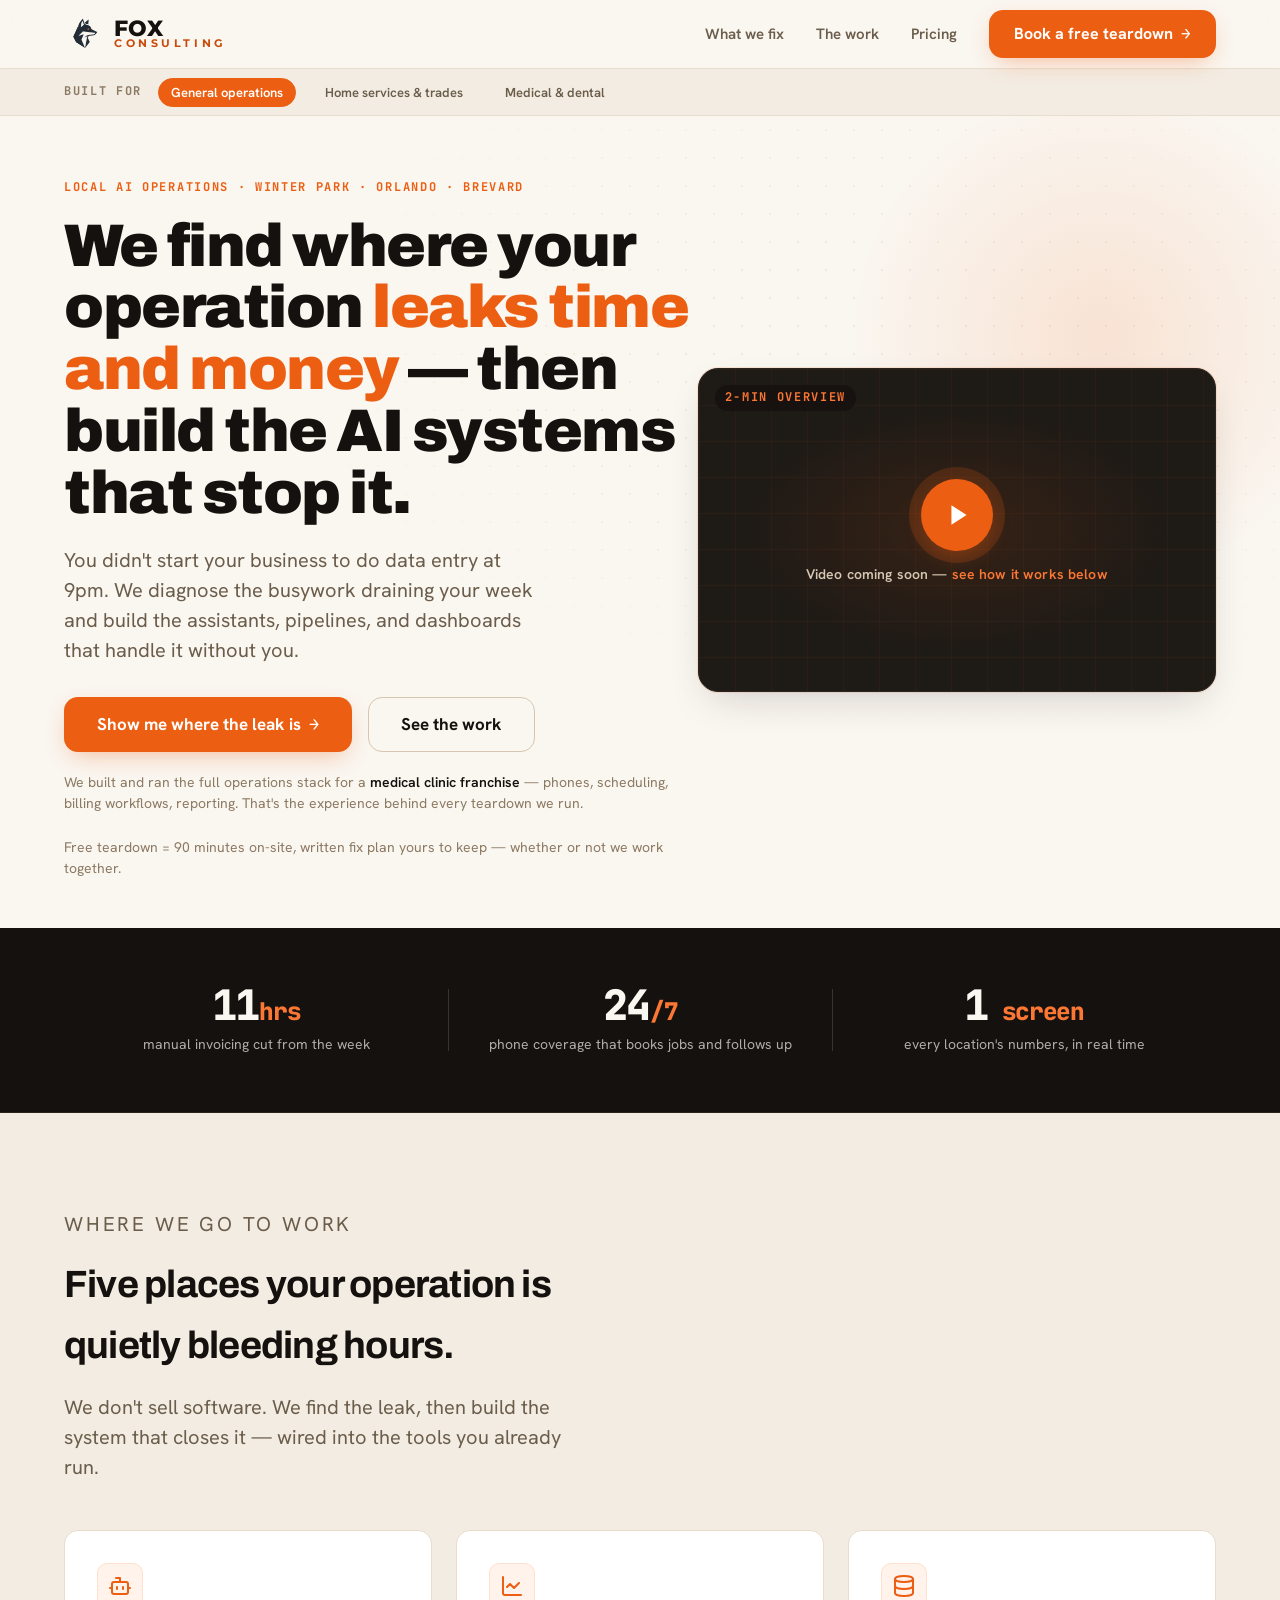
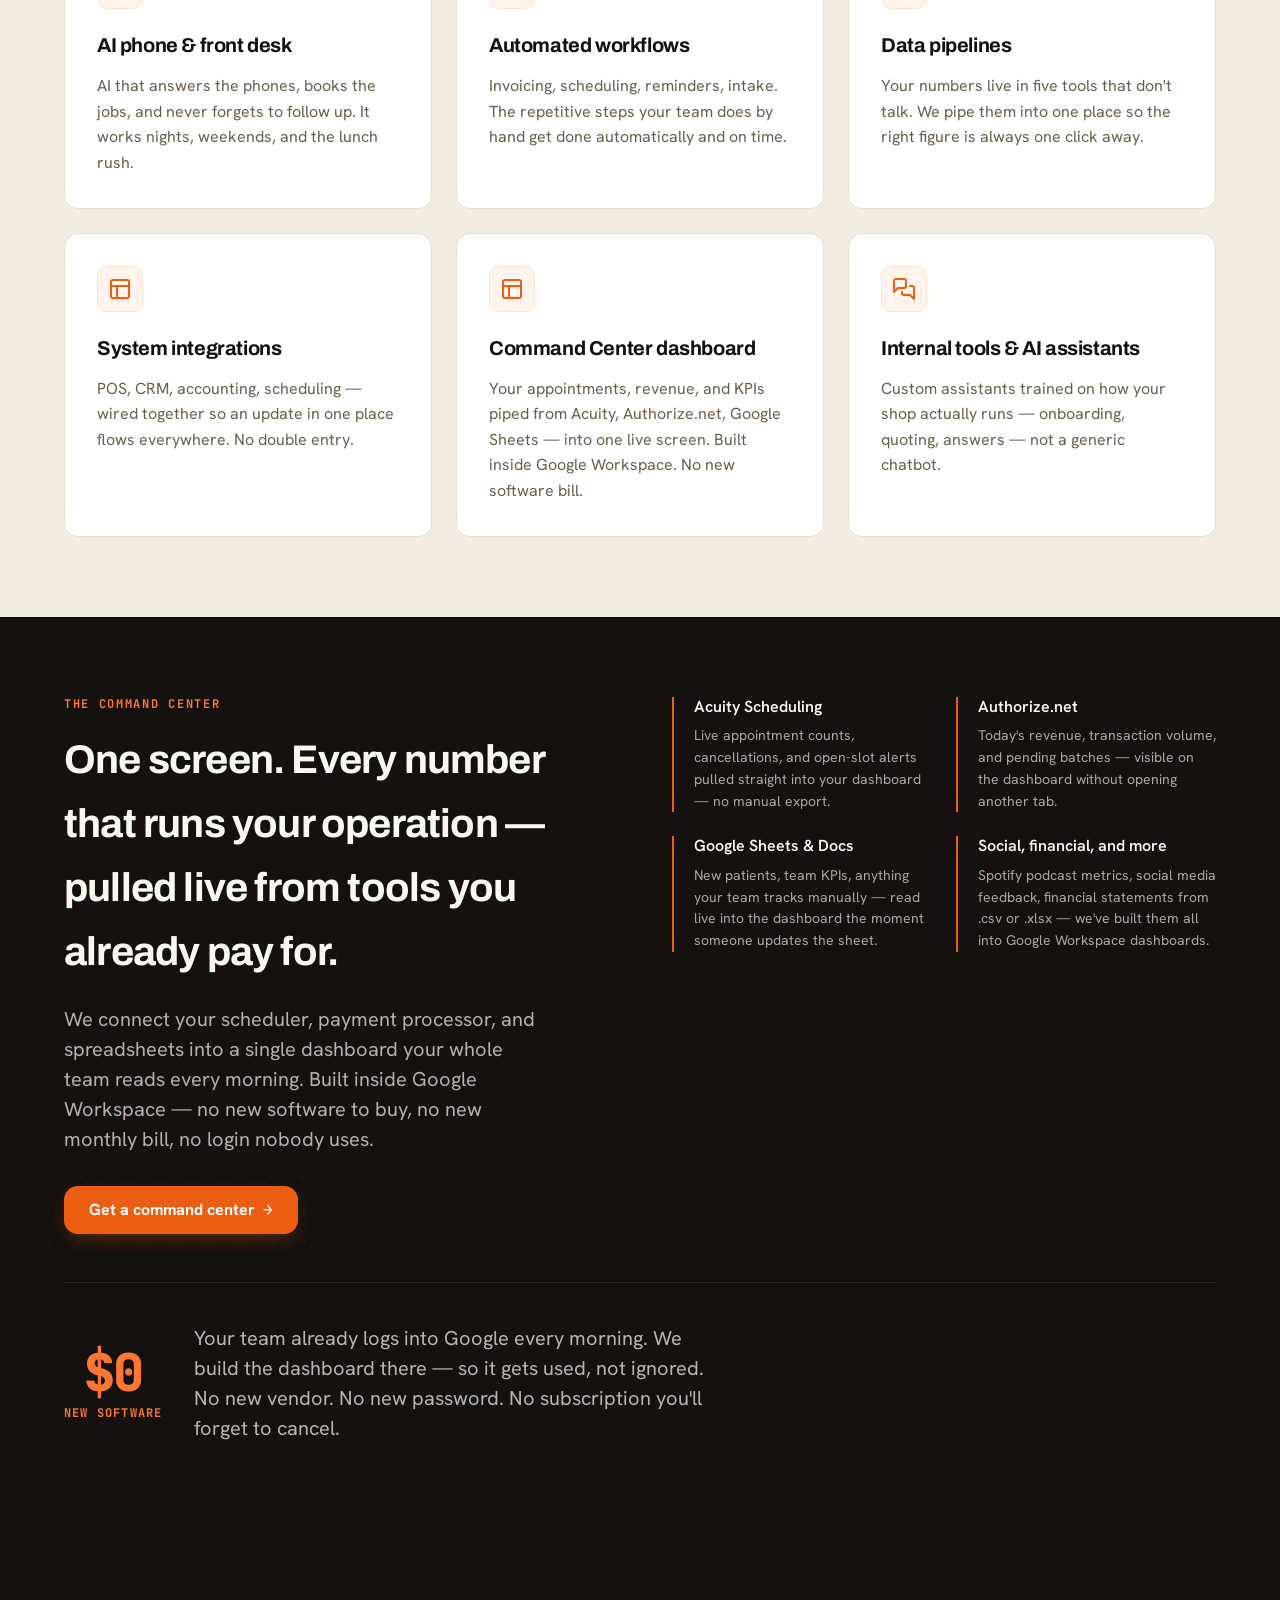
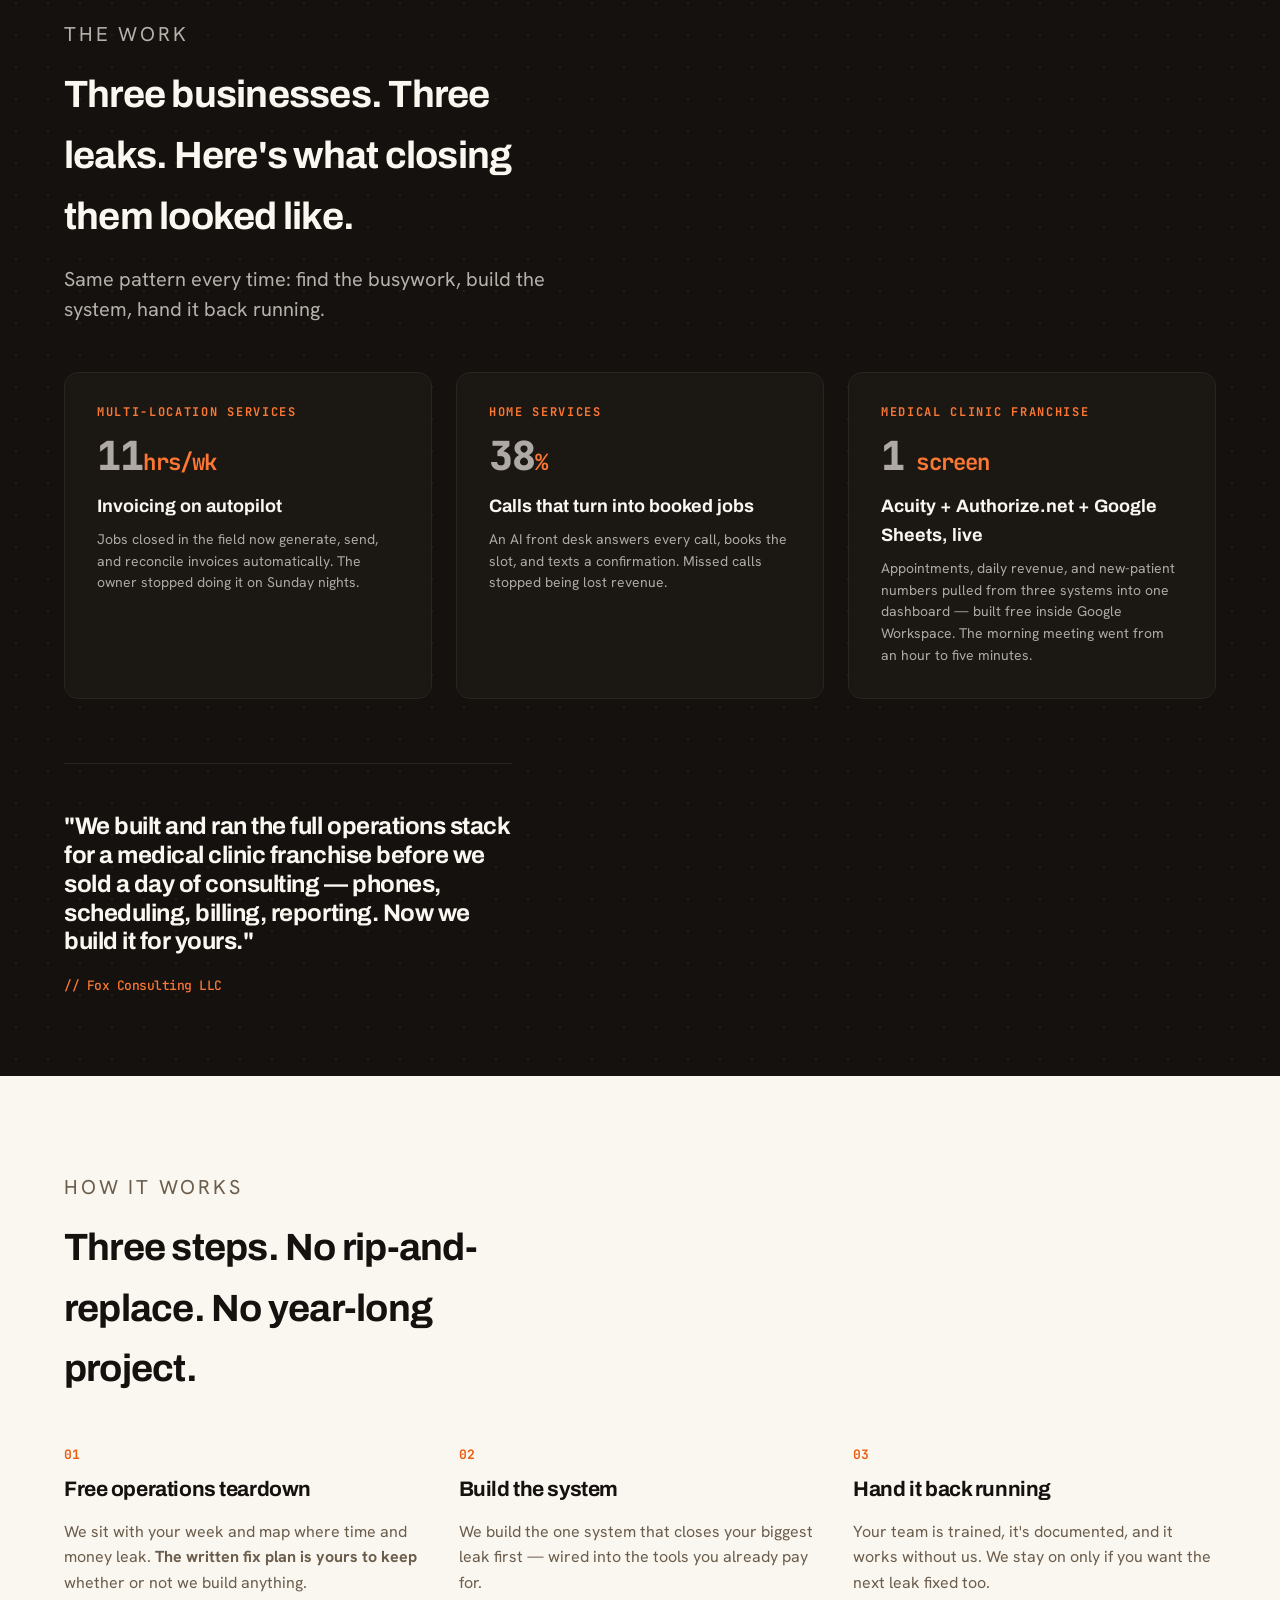
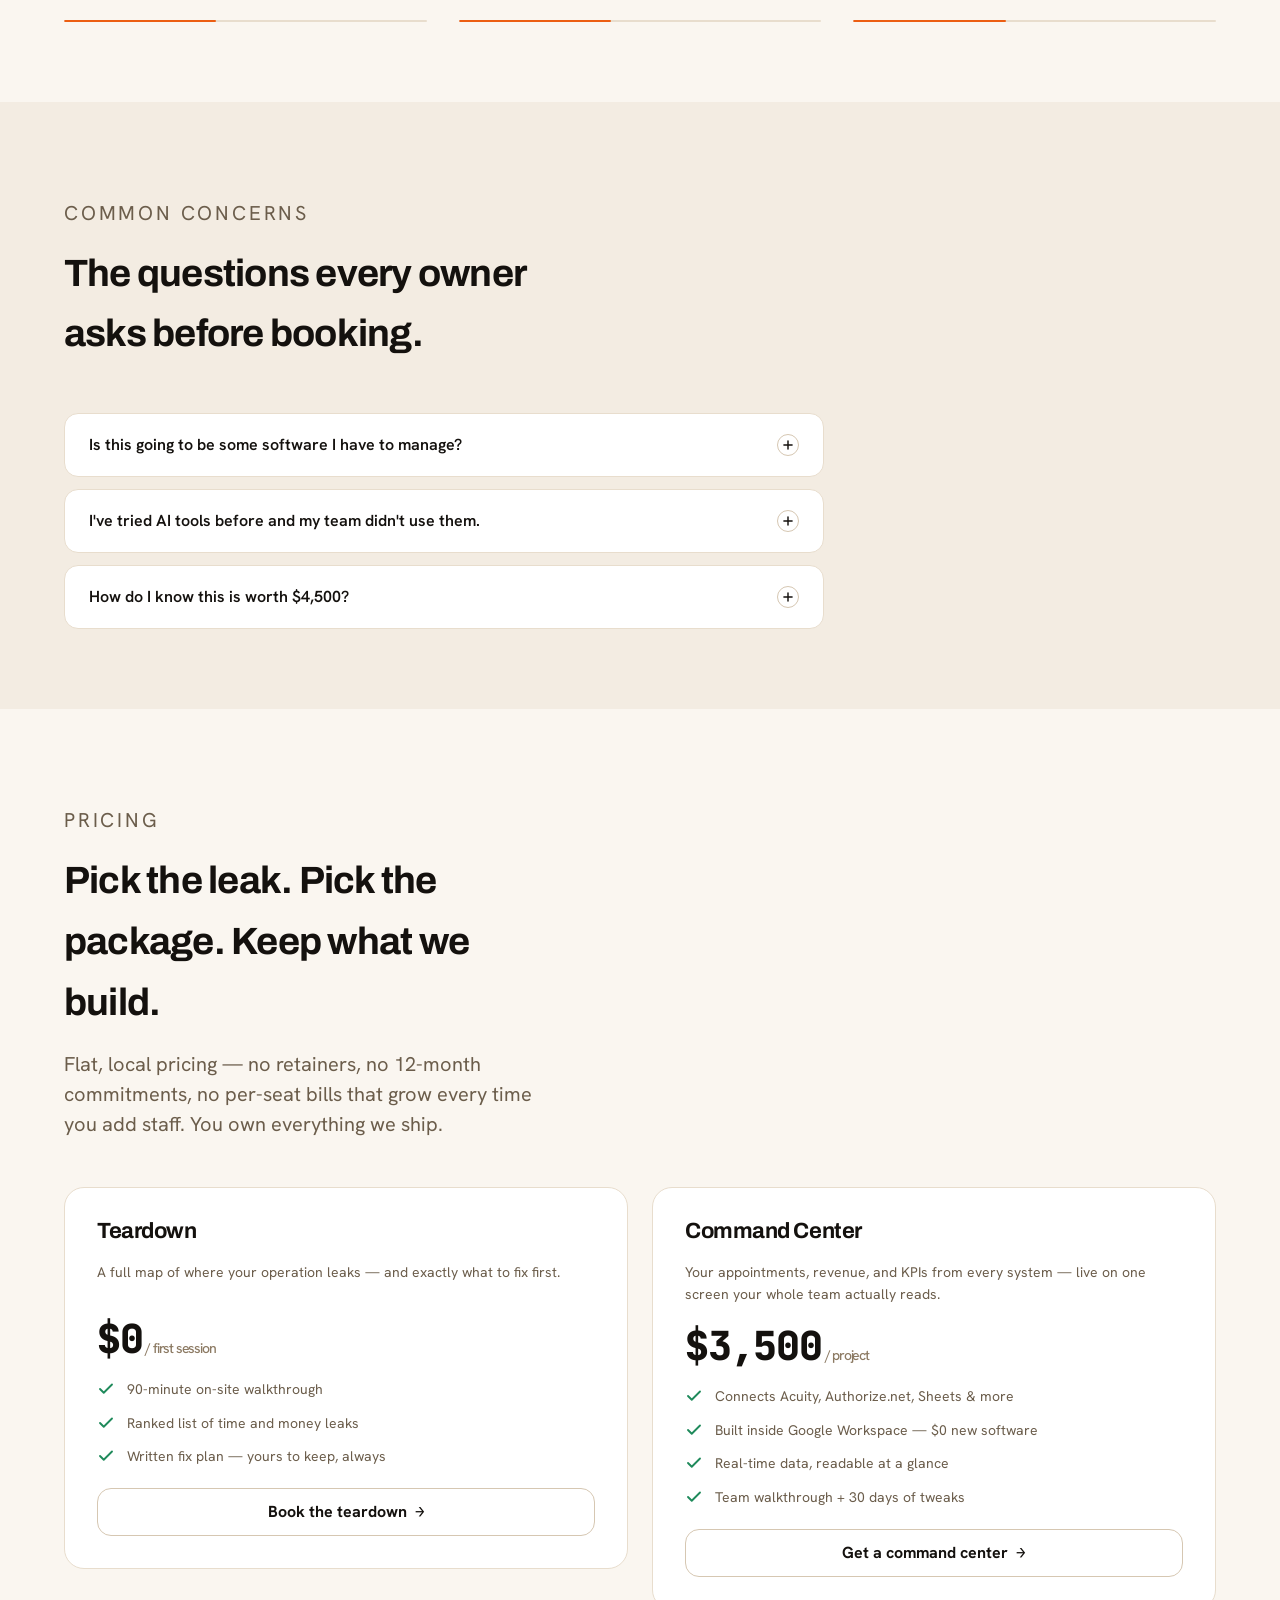
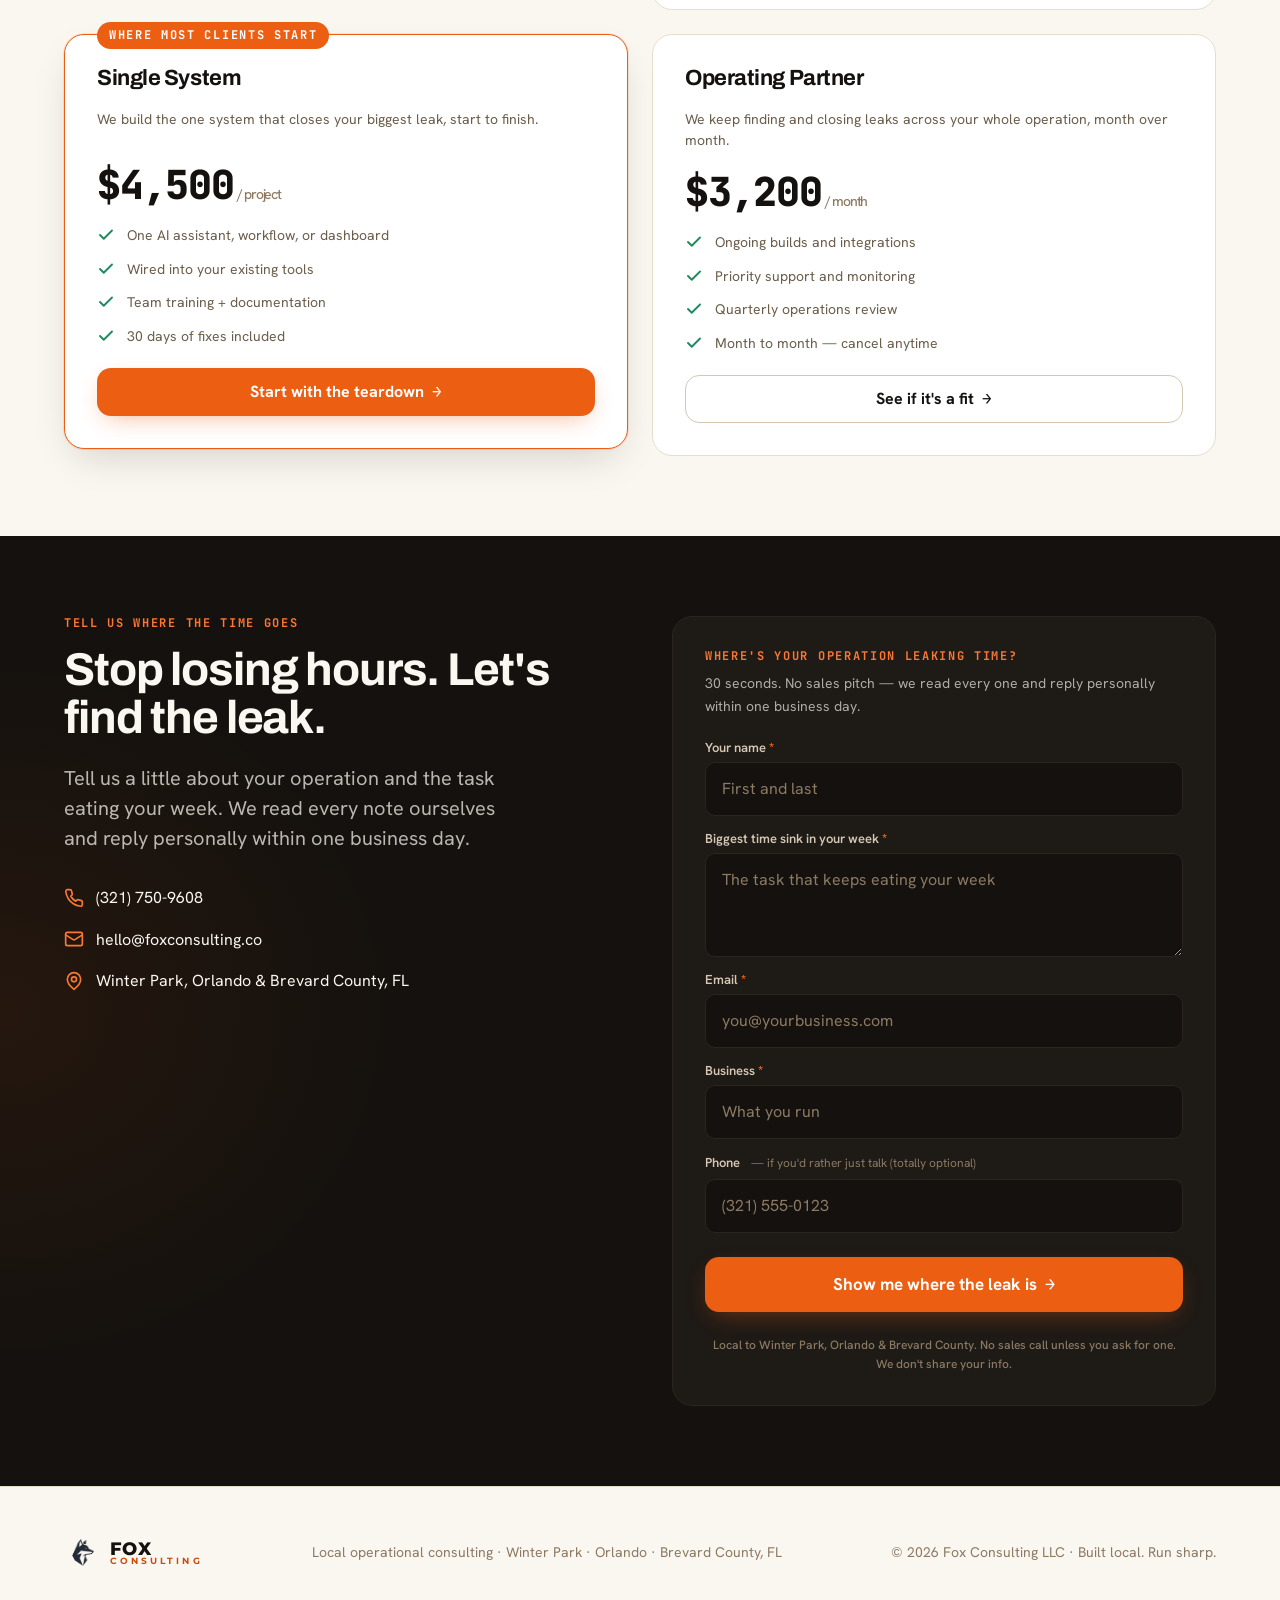
==== index.html @ 926ef81b "Add Command Center: dashboard offer, section, and pricing tier - New mid-page Command Center section" ====
<!DOCTYPE html>
<html lang="en">
<head>
  <meta charset="UTF-8">
  <meta name="viewport" content="width=device-width, initial-scale=1.0">
  <title id="pageTitle">Fox Consulting — AI-enabled operations for local businesses</title>
  <meta id="metaDesc" name="description" content="Fox Consulting finds where your operation leaks time and money, then builds the AI systems that stop it. Local to Winter Park, Orlando, and Brevard County, FL.">
  <meta property="og:title" content="Fox Consulting — stop losing hours to manual work">
  <meta property="og:description" content="We find where your operation leaks time and money, then build the AI systems that stop it. Book a free operations teardown.">
  <meta property="og:type" content="website">

  <!-- ============================================================
       ANALYTICS — paste your IDs to activate. See README at bottom
       of this file for how to get your GA4 and Meta Pixel IDs.
       ============================================================ -->
  <script>
    window.FOX_ANALYTICS = {
      GA4_ID: "",            // e.g. "G-XXXXXXXXXX"
      META_PIXEL_ID: ""      // e.g. "1234567890123456"
    };
  </script>
  <script>
    (function () {
      var cfg = window.FOX_ANALYTICS || {};
      var params = new URLSearchParams(location.search);
      // ---- Google Analytics 4 ----
      if (cfg.GA4_ID) {
        var s = document.createElement('script'); s.async = true;
        s.src = 'https://www.googletagmanager.com/gtag/js?id=' + cfg.GA4_ID;
        document.head.appendChild(s);
        window.dataLayer = window.dataLayer || [];
        window.gtag = function () { dataLayer.push(arguments); };
        gtag('js', new Date());
        gtag('config', cfg.GA4_ID);
      }
      // ---- Meta (Facebook) Pixel ----
      if (cfg.META_PIXEL_ID) {
        !function(f,b,e,v,n,t,s){if(f.fbq)return;n=f.fbq=function(){n.callMethod?n.callMethod.apply(n,arguments):n.queue.push(arguments)};if(!f._fbq)f._fbq=n;n.push=n;n.loaded=!0;n.version='2.0';n.queue=[];t=b.createElement(e);t.async=!0;t.src=v;s=b.getElementsByTagName(e)[0];s.parentNode.insertBefore(t,s)}(window,document,'script','https://connect.facebook.net/en_US/fbevents.js');
        fbq('init', cfg.META_PIXEL_ID);
        fbq('track', 'PageView');
      }
    })();
  </script>

  <!-- ============================================================
       VIDEO — paste your Loom or YouTube embed URL to activate.
       Loom:    https://www.loom.com/embed/YOUR_ID
       YouTube: https://www.youtube.com/embed/YOUR_ID
       ============================================================ -->
  <script>
    window.FOX_VIDEO_URL = ""; // e.g. "https://www.loom.com/embed/abc123"
  </script>

  <link rel="preconnect" href="https://fonts.googleapis.com">
  <link rel="preconnect" href="https://fonts.gstatic.com" crossorigin>
  <link rel="stylesheet" href="colors_and_type.css">

  <style>
    *, *::before, *::after { box-sizing: border-box; }
    html { scroll-behavior: smooth; }
    body {
      margin: 0; background: var(--bg); color: var(--fg); font: var(--text-body);
      -webkit-font-smoothing: antialiased; text-rendering: optimizeLegibility;
      overflow-x: hidden;
    }
    a { color: inherit; }
    img { max-width: 100%; display: block; }
    .wrap { width: 100%; max-width: 1200px; margin: 0 auto; padding: 0 var(--space-6); }

    .overline { font: var(--text-overline); letter-spacing: var(--tracking-overline); text-transform: uppercase; color: var(--accent); margin: 0 0 var(--space-4); }
    h1, h2, h3 { font-family: var(--font-display); margin: 0; }
    p { margin: 0; }

    /* ---- buttons ---- */
    .btn {
      display: inline-flex; align-items: center; gap: var(--space-2);
      font: 700 16px/1 var(--font-body); padding: 15px var(--space-6);
      border-radius: var(--radius-lg); border: 1px solid transparent;
      cursor: pointer; text-decoration: none;
      transition: transform .18s cubic-bezier(.2,.8,.2,1), background .18s, box-shadow .18s;
    }
    .btn-primary { background: var(--accent); color: var(--accent-fg); box-shadow: var(--shadow-accent); }
    .btn-primary:hover { background: var(--accent-hover); transform: translate(2px,-2px); box-shadow: 0 12px 32px -8px rgba(236,94,18,.55); }
    .btn-primary:active { transform: scale(.98); box-shadow: var(--shadow-sm); }
    .btn-ghost { background: transparent; color: var(--fg); border-color: var(--border-strong); }
    .btn-ghost:hover { background: var(--sand-100); }
    .btn-lg { padding: 18px var(--space-8); font-size: 17px; }
    .btn-sm { padding: 10px 18px; font-size: 14px; }
    .btn .arrow { font-family: var(--font-mono); transition: transform .18s cubic-bezier(.2,.8,.2,1); }
    .btn:hover .arrow { transform: translateX(3px); }

    :where(a,button,input,textarea,select):focus-visible { outline: 3px solid var(--ring); outline-offset: 2px; border-radius: var(--radius-sm); }

    /* ---- nav ---- */
    header.nav {
      position: sticky; top: 0; z-index: 50;
      background: color-mix(in srgb, var(--sand-50) 85%, transparent);
      backdrop-filter: blur(12px); -webkit-backdrop-filter: blur(12px);
      border-bottom: 1px solid var(--border);
    }
    .nav-inner { display: flex; align-items: center; justify-content: space-between; height: 68px; }
    .logo { display: flex; align-items: center; gap: 10px; text-decoration: none; }
    .logo img { width: 40px; height: 40px; display: block; flex: none; }
    .logo-type { font-family: var(--font-logo); line-height: .92; }
    .logo .fox { font-weight: 800; font-size: 22px; letter-spacing: .02em; color: var(--char-950); display: block; }
    .logo .consulting { font-weight: 700; font-size: 10.5px; letter-spacing: .34em; color: var(--fox-600); display: block; }
    .nav-links { display: flex; align-items: center; gap: var(--space-8); }
    .nav-links a.txt { font: 600 15px/1 var(--font-body); text-decoration: none; color: var(--fg-secondary); transition: color .15s; }
    .nav-links a.txt:hover { color: var(--fg); }
    /* mobile: CTA always visible outside hamburger */
    .nav-cta-mobile { display: none; }
    .nav-toggle { display: none; }

    /* ---- niche switcher — hidden for paid traffic ---- */
    .switch { border-bottom: 1px solid var(--border); background: var(--bg-sunken); }
    .switch-inner { display: flex; align-items: center; gap: var(--space-4); height: 46px; flex-wrap: wrap; }
    .switch .lbl { font: var(--text-overline); letter-spacing: var(--tracking-overline); text-transform: uppercase; color: var(--fg-muted); }
    .switch a { font: 600 13px/1 var(--font-body); text-decoration: none; color: var(--fg-secondary); padding: 7px 12px; border-radius: var(--radius-pill); border: 1px solid transparent; transition: all .15s; }
    .switch a:hover { color: var(--fg); background: var(--sand-200); }
    .switch a[aria-current="true"] { color: var(--accent-fg); background: var(--accent); border-color: var(--accent); }

    /* ---- hero ---- */
    .hero {
      position: relative; padding: var(--space-16) 0 var(--space-12); overflow: hidden;
    }
    /* warm dot grid */
    .hero::before {
      content:""; position:absolute; inset:0; z-index:0;
      background-image: radial-gradient(var(--sand-300) 1px, transparent 1px);
      background-size: 28px 28px; opacity:.28;
      -webkit-mask-image: radial-gradient(ellipse 80% 70% at 70% 30%, #000 20%, transparent 70%);
              mask-image: radial-gradient(ellipse 80% 70% at 70% 30%, #000 20%, transparent 70%);
      pointer-events:none;
    }
    /* warm orange glow orb behind the video */
    .hero::after {
      content:""; position:absolute; right:-80px; top:-40px; z-index:0;
      width: 520px; height: 520px; border-radius: 50%;
      background: radial-gradient(circle, rgba(236,94,18,.13) 0%, transparent 68%);
      pointer-events:none;
    }
    .hero-grid { position: relative; z-index: 1; display: grid; grid-template-columns: 1.1fr .9fr; gap: var(--space-14); align-items: center; }
    .hero h1 { font-weight: 900; font-size: clamp(36px, 5.2vw, 60px); line-height: 1.03; letter-spacing: var(--tracking-display); margin: var(--space-5) 0; }
    .hero h1 .ink { color: var(--accent); }
    .hero .lead { font: var(--text-lead); color: var(--fg-secondary); max-width: 44ch; margin-bottom: var(--space-8); }
    .hero-cta { display: flex; flex-wrap: wrap; gap: var(--space-4); align-items: center; }
    .hero-note { font: var(--text-small); color: var(--fg-muted); margin-top: var(--space-5); line-height: 1.55; }
    .hero-note b { color: var(--fg); font-weight: 600; }

    /* ---- video player ---- */
    .video-wrap {
      position: relative; border-radius: var(--radius-xl);
      background: var(--char-900); border: 1px solid var(--border-inverse);
      overflow: hidden; cursor: pointer;
      box-shadow: var(--shadow-lg), 0 0 0 1px rgba(236,94,18,.12);
      transition: transform .2s cubic-bezier(.2,.8,.2,1), box-shadow .2s;
      aspect-ratio: 16/10;
    }
    .video-wrap:hover { transform: translate(2px,-3px); box-shadow: var(--shadow-lg), 0 0 0 1px rgba(236,94,18,.28), 0 24px 48px -16px rgba(20,17,14,.3); }
    .video-poster {
      width: 100%; height: 100%; object-fit: cover; display: block; opacity: .72;
      background: linear-gradient(135deg, var(--char-900) 0%, var(--char-800) 50%, color-mix(in srgb, var(--fox-900) 60%, var(--char-900)) 100%);
    }
    /* grid lines on the poster */
    .video-poster-art {
      position: absolute; inset: 0;
      background-image:
        linear-gradient(rgba(236,94,18,.06) 1px, transparent 1px),
        linear-gradient(90deg, rgba(236,94,18,.06) 1px, transparent 1px);
      background-size: 36px 36px;
    }
    .video-poster-art::after {
      content: ""; position: absolute; inset: 0;
      background: radial-gradient(ellipse 60% 55% at 50% 50%, rgba(236,94,18,.12) 0%, transparent 70%);
    }
    .video-play {
      position: absolute; inset: 0; display: flex; flex-direction: column; align-items: center; justify-content: center; gap: var(--space-4);
    }
    .play-btn {
      width: 72px; height: 72px; border-radius: 50%;
      background: var(--accent); display: flex; align-items: center; justify-content: center;
      box-shadow: 0 0 0 12px rgba(236,94,18,.18), var(--shadow-accent);
      transition: transform .2s cubic-bezier(.2,.8,.2,1), box-shadow .2s;
      flex: none;
    }
    .video-wrap:hover .play-btn { transform: scale(1.08); box-shadow: 0 0 0 18px rgba(236,94,18,.14), 0 12px 32px -8px rgba(236,94,18,.55); }
    .play-btn svg { margin-left: 4px; }
    .video-label { font: 600 14px/1 var(--font-body); color: var(--sand-300); letter-spacing: .01em; }
    .video-label em { color: var(--fox-400); font-style: normal; }
    .video-tag {
      position: absolute; top: var(--space-4); left: var(--space-4);
      font: var(--text-overline); letter-spacing: var(--tracking-overline); text-transform: uppercase;
      color: var(--fox-400); background: rgba(20,17,14,.7); padding: 5px 10px; border-radius: var(--radius-pill);
      backdrop-filter: blur(4px);
    }

    /* ---- video modal ---- */
    .video-modal {
      display: none; position: fixed; inset: 0; z-index: 999;
      background: rgba(20,17,14,.88); backdrop-filter: blur(6px);
      align-items: center; justify-content: center; padding: var(--space-6);
    }
    .video-modal.open { display: flex; }
    .modal-inner { position: relative; width: 100%; max-width: 860px; aspect-ratio: 16/9; border-radius: var(--radius-xl); overflow: hidden; box-shadow: var(--shadow-lg); }
    .modal-inner iframe { position: absolute; inset: 0; width: 100%; height: 100%; border: 0; }
    .modal-close {
      position: absolute; top: -48px; right: 0;
      background: transparent; border: 1px solid rgba(255,255,255,.18); border-radius: var(--radius-md);
      color: var(--sand-50); cursor: pointer; padding: 8px 14px;
      font: 600 13px/1 var(--font-body); display: flex; align-items: center; gap: var(--space-2);
      transition: background .15s;
    }
    .modal-close:hover { background: rgba(255,255,255,.1); }

    /* ---- stats band (below hero) ---- */
    .stats-band { background: var(--bg-inverse); padding: var(--space-10) 0; border-bottom: 1px solid var(--char-800); }
    .stats-inner { display: flex; align-items: stretch; justify-content: center; flex-wrap: wrap; gap: 0; }
    .stat-item { flex: 1; min-width: 200px; padding: var(--space-4) var(--space-8); text-align: center; position: relative; }
    .stat-item + .stat-item::before { content:""; position:absolute; left:0; top:20%; bottom:20%; width:1px; background: var(--char-700); }
    .stat-item .num { font: 800 42px/1 var(--font-mono); letter-spacing: -.03em; color: var(--fg-inverse); }
    .stat-item .num .u { color: var(--fox-400); font-size: .58em; }
    .stat-item .lab { font: var(--text-small); color: color-mix(in srgb, var(--sand-50) 68%, transparent); margin-top: var(--space-2); }

    /* ---- sections ---- */
    section { padding: var(--space-20) 0; }
    .sec-head { max-width: 56ch; margin-bottom: var(--space-12); }
    .sec-head h2 { font-size: clamp(28px, 3.6vw, 38px); letter-spacing: var(--tracking-tight); }
    .sec-head p { font: var(--text-lead); color: var(--fg-secondary); margin-top: var(--space-4); }

    /* ---- focus areas ---- */
    .focus { background: var(--bg-sunken); }
    .cards { display: grid; grid-template-columns: repeat(3, 1fr); gap: var(--space-6); }
    .card {
      background: var(--bg-elevated); border-radius: var(--radius-lg); padding: var(--space-8);
      position: relative; overflow: hidden;
      border: 1px solid var(--border);
      transition: transform .22s cubic-bezier(.2,.8,.2,1), box-shadow .22s, border-color .22s;
    }
    /* shimmer border on hover */
    .card::before {
      content:""; position:absolute; inset:0; border-radius: inherit;
      background: linear-gradient(135deg, transparent 40%, rgba(236,94,18,.08) 100%);
      opacity:0; transition: opacity .22s;
    }
    .card:hover { transform: translate(2px,-4px); box-shadow: var(--shadow-md); border-color: var(--border-strong); }
    .card:hover::before { opacity:1; }
    .ic { width: 46px; height: 46px; border-radius: var(--radius-md); display: grid; place-items: center; margin-bottom: var(--space-5); background: var(--fox-50); color: var(--accent); border: 1px solid var(--fox-100); }
    .ic svg { width: 24px; height: 24px; }
    .card h3 { font-size: 20px; letter-spacing: var(--tracking-tight); margin-bottom: var(--space-3); }
    .card p { font: var(--text-body); color: var(--fg-secondary); }

    /* ---- proof / dark statement ---- */
    .proof { background: var(--bg-inverse); color: var(--fg-inverse); position: relative; overflow: hidden; }
    .proof::before {
      content:""; position:absolute; inset:0; pointer-events:none;
      background-image: radial-gradient(var(--char-700) 1px, transparent 1px);
      background-size: 32px 32px; opacity:.4;
    }
    .proof .wrap { position: relative; }
    .proof .overline { color: var(--fox-400); }
    .proof .sec-head h2 { color: var(--fg-inverse); }
    .proof .sec-head p { color: color-mix(in srgb, var(--sand-50) 70%, transparent); }
    .examples { display: grid; grid-template-columns: repeat(3, 1fr); gap: var(--space-6); }
    .ex { border: 1px solid var(--border-inverse); border-radius: var(--radius-lg); padding: var(--space-8); background: color-mix(in srgb, var(--char-900) 70%, transparent); backdrop-filter: blur(2px); transition: border-color .2s, transform .2s cubic-bezier(.2,.8,.2,1); }
    .ex:hover { border-color: rgba(236,94,18,.4); transform: translateY(-3px); }
    .ex .kicker { font: var(--text-overline); letter-spacing: var(--tracking-overline); text-transform: uppercase; color: var(--fox-400); }
    .ex .big { font: 800 40px/1 var(--font-mono); letter-spacing: -.02em; margin: var(--space-4) 0 var(--space-2); }
    .ex .big .u { color: var(--fox-400); font-size: .56em; font-weight: 700; }
    .ex h3 { font-size: 18px; color: var(--fg-inverse); margin: var(--space-4) 0 var(--space-2); }
    .ex p { font: var(--text-small); color: color-mix(in srgb, var(--sand-50) 66%, transparent); }
    .proof-quote { margin-top: var(--space-16); padding-top: var(--space-12); border-top: 1px solid var(--border-inverse); font: var(--text-h3); font-family: var(--font-display); font-weight: 700; letter-spacing: var(--tracking-tight); max-width: 32ch; color: var(--fg-inverse); }
    .proof-quote .by { display: block; font: var(--text-mono); color: var(--fox-400); margin-top: var(--space-5); }

    /* ---- command center section ---- */
    .cmd-ctr { background: var(--bg-inverse); color: var(--fg-inverse); position: relative; overflow: hidden; }
    .cmd-ctr::before {
      content:""; position:absolute; inset:0; pointer-events:none;
      background-image: radial-gradient(var(--char-700) 1px, transparent 1px);
      background-size: 32px 32px; opacity:.4;
    }
    .cmd-ctr .wrap { position: relative; }
    .cmd-grid { display: grid; grid-template-columns: 1fr 1fr; gap: var(--space-16); align-items: start; }
    .cmd-ctr .overline { color: var(--fox-400); }
    .cmd-ctr h2 { color: var(--fg-inverse); font-size: clamp(28px, 3.6vw, 40px); letter-spacing: var(--tracking-tight); margin: var(--space-4) 0 var(--space-5); }
    .cmd-ctr .lead { font: var(--text-lead); color: color-mix(in srgb, var(--sand-50) 70%, transparent); max-width: 44ch; margin-bottom: var(--space-8); }
    .cmd-features { display: grid; grid-template-columns: 1fr 1fr; gap: var(--space-6); }
    .cmd-feat { border-left: 2px solid var(--fox-500); padding-left: var(--space-5); }
    .cmd-feat .feat-h { font: 600 16px/1.3 var(--font-body); color: var(--fg-inverse); margin: 0 0 var(--space-2); }
    .cmd-feat .feat-p { font: var(--text-small); color: color-mix(in srgb, var(--sand-50) 66%, transparent); margin: 0; }
    .cmd-no-software {
      margin-top: var(--space-12); border-top: 1px solid var(--char-800); padding-top: var(--space-10);
      display: flex; align-items: center; gap: var(--space-8); flex-wrap: wrap;
    }
    .cmd-zero { text-align: center; }
    .cmd-zero .big { font: 800 52px/1 var(--font-mono); letter-spacing: -.03em; color: var(--fox-400); }
    .cmd-zero .lab { font: 700 12px/1 var(--font-mono); color: var(--fox-400); text-transform: uppercase; letter-spacing: .1em; margin-top: var(--space-2); }
    .cmd-no-software .body { font: var(--text-lead); color: color-mix(in srgb, var(--sand-50) 72%, transparent); max-width: 48ch; }

    /* ---- how it works ---- */
    .steps { display: grid; grid-template-columns: repeat(3, 1fr); gap: var(--space-8); }
    .step .n { font: 700 13px/1 var(--font-mono); color: var(--accent); }
    .step h3 { font-size: 21px; letter-spacing: var(--tracking-tight); margin: var(--space-3) 0; }
    .step p { color: var(--fg-secondary); }
    .step .bar { height: 2px; background: var(--border); border-radius: var(--radius-pill); margin-top: var(--space-6); position: relative; overflow: hidden; }
    .step .bar::after { content:""; position:absolute; inset:0 58% 0 0; background: var(--accent); border-radius: inherit; }

    /* ---- FAQ / objections ---- */
    .faq-section { background: var(--bg-sunken); }
    .faq-list { display: grid; gap: var(--space-3); max-width: 760px; }
    .faq-item { background: var(--bg-elevated); border: 1px solid var(--border); border-radius: var(--radius-lg); overflow: hidden; transition: border-color .15s; }
    .faq-item:hover { border-color: var(--border-strong); }
    .faq-q {
      width: 100%; text-align: left; background: none; border: none; cursor: pointer;
      display: flex; align-items: center; justify-content: space-between; gap: var(--space-4);
      padding: var(--space-5) var(--space-6); font: 600 16px/1.3 var(--font-body); color: var(--fg);
    }
    .faq-q .icon { flex: none; width: 22px; height: 22px; border-radius: 50%; border: 1px solid var(--border-strong); display: grid; place-items: center; transition: background .15s, border-color .15s; }
    .faq-q .icon svg { width: 14px; height: 14px; transition: transform .25s cubic-bezier(.2,.8,.2,1); }
    .faq-item.open .faq-q .icon { background: var(--accent); border-color: var(--accent); color: #fff; }
    .faq-item.open .faq-q .icon svg { transform: rotate(45deg); }
    .faq-a { max-height: 0; overflow: hidden; transition: max-height .32s cubic-bezier(.2,.8,.2,1); }
    .faq-a-inner { padding: 0 var(--space-6) var(--space-5); font: var(--text-body); color: var(--fg-secondary); line-height: 1.65; }
    .faq-item.open .faq-a { max-height: 300px; }

    /* ---- pricing ---- */
    .pricing { }
    .plans { display: grid; grid-template-columns: repeat(2, 1fr); gap: var(--space-6); align-items: start; }
    .plan { background: var(--bg-elevated); border: 1px solid var(--border); border-radius: var(--radius-xl); padding: var(--space-8); display: flex; flex-direction: column; gap: var(--space-5); }
    .plan.featured { border-color: var(--accent); box-shadow: var(--shadow-lg), 0 0 0 1px rgba(236,94,18,.12); position: relative; }
    .plan.featured .badge { position: absolute; top: -13px; left: var(--space-8); background: var(--accent); color: var(--accent-fg); font: var(--text-overline); letter-spacing: var(--tracking-overline); text-transform: uppercase; padding: 6px 12px; border-radius: var(--radius-pill); }
    .plan .pname { font: 700 22px/1 var(--font-display); letter-spacing: var(--tracking-tight); }
    .plan .ptag { font: var(--text-small); color: var(--fg-secondary); min-height: 2.6em; }
    .plan .price { font: 800 40px/1 var(--font-mono); letter-spacing: -.03em; }
    .plan .price .per { font: 500 14px/1 var(--font-body); color: var(--fg-muted); }
    .plan ul { list-style: none; margin: 0; padding: 0; display: grid; gap: var(--space-3); }
    .plan li { display: flex; gap: var(--space-3); font: var(--text-small); color: var(--fg-secondary); }
    .plan li svg { width: 18px; height: 18px; color: var(--success); flex: none; margin-top: 1px; }
    .plan .btn { width: 100%; justify-content: center; margin-top: auto; }

    /* ---- contact / CTA ---- */
    .contact { background: var(--bg-inverse); color: var(--fg-inverse); position: relative; overflow: hidden; }
    .contact::before {
      content:""; position:absolute; inset:0; pointer-events:none;
      background: radial-gradient(ellipse 50% 60% at 0% 50%, rgba(236,94,18,.08) 0%, transparent 65%);
    }
    .contact-grid { position: relative; display: grid; grid-template-columns: 1fr 1fr; gap: var(--space-16); align-items: start; }
    .contact .overline { color: var(--fox-400); }
    .contact h2 { color: var(--fg-inverse); font-size: clamp(30px, 4vw, 46px); letter-spacing: var(--tracking-display); line-height: 1.04; }
    .contact .lead { font: var(--text-lead); color: color-mix(in srgb, var(--sand-50) 72%, transparent); margin: var(--space-5) 0 var(--space-8); max-width: 40ch; }
    .contact .deet { display: flex; align-items: center; gap: var(--space-3); margin-bottom: var(--space-4); color: var(--fg-inverse); text-decoration: none; }
    .contact .deet svg { width: 20px; height: 20px; color: var(--fox-400); flex: none; }
    .contact .deet:hover span { text-decoration: underline; }

    /* ---- lead form ---- */
    .booking { background: var(--char-900); border: 1px solid var(--border-inverse); border-radius: var(--radius-xl); padding: var(--space-8); }
    .booking .form-kicker { font: var(--text-overline); letter-spacing: var(--tracking-overline); text-transform: uppercase; color: var(--fox-400); margin-bottom: var(--space-2); }
    .booking .form-sub { font: var(--text-small); color: color-mix(in srgb, var(--sand-50) 66%, transparent); margin-bottom: var(--space-6); line-height: 1.6; }
    form#leadForm { display: grid; gap: var(--space-4); }
    .field { display: grid; gap: var(--space-2); }
    .field label { font: 600 13px/1 var(--font-body); color: var(--sand-300); }
    .field label .req { color: var(--fox-400); }
    .field .hint { font: var(--text-caption); color: var(--sand-500); display: inline; margin-left: var(--space-2); font-weight: 400; }
    .field input, .field textarea {
      font: var(--text-body); color: var(--fg-inverse);
      background: var(--char-950); border: 1px solid var(--border-inverse);
      border-radius: var(--radius-md); padding: 13px var(--space-4); width: 100%;
      transition: border-color .15s;
    }
    .field input::placeholder, .field textarea::placeholder { color: var(--sand-500); }
    .field input:focus, .field textarea:focus { border-color: var(--accent); outline: none; }
    .field input.invalid, .field textarea.invalid { border-color: var(--danger); }
    #leadForm .btn { width: 100%; justify-content: center; margin-top: var(--space-2); }
    .form-reassure { font: var(--text-caption); color: var(--sand-500); text-align: center; margin-top: var(--space-2); line-height: 1.55; }
    .form-success { display: none; text-align: center; padding: var(--space-10) var(--space-4); }
    .form-success.show { display: block; }
    .form-success .check { width: 56px; height: 56px; border-radius: 50%; display: grid; place-items: center; margin: 0 auto var(--space-5); background: color-mix(in srgb, var(--success) 22%, transparent); color: #7BD6A8; }
    .form-success .check svg { width: 28px; height: 28px; }
    .form-success h3 { color: var(--fg-inverse); font-size: 24px; letter-spacing: var(--tracking-tight); margin-bottom: var(--space-3); }
    .form-success p { color: color-mix(in srgb, var(--sand-50) 72%, transparent); font: var(--text-body); max-width: 34ch; margin: 0 auto; }

    /* ---- footer ---- */
    footer { background: var(--bg); border-top: 1px solid var(--border); padding: var(--space-12) 0; }
    .foot { display: flex; align-items: center; justify-content: space-between; gap: var(--space-6); flex-wrap: wrap; }
    .foot small { font: var(--text-small); color: var(--fg-muted); }
    .foot .logo img { width: 36px; height: 36px; }
    .foot .logo .fox { font-size: 18px; }
    .foot .logo .consulting { font-size: 9px; }

    /* ---- scroll reveal ---- */
    .reveal { opacity: 0; transform: translateY(14px); transition: opacity .45s cubic-bezier(.2,.8,.2,1), transform .45s cubic-bezier(.2,.8,.2,1); }
    .reveal.in { opacity: 1; transform: none; }

    /* ---- floating mobile CTA (appears after hero) ---- */
    .float-cta {
      display: none; position: fixed; bottom: var(--space-5); left: 50%; transform: translateX(-50%);
      z-index: 40; white-space: nowrap;
      box-shadow: 0 8px 32px -8px rgba(20,17,14,.4), var(--shadow-accent);
      transition: opacity .3s, transform .3s cubic-bezier(.2,.8,.2,1);
      opacity: 0; pointer-events: none;
    }
    .float-cta.visible { opacity: 1; pointer-events: auto; }

    /* ---- responsive ---- */
    @media (max-width: 900px) {
      .hero-grid { grid-template-columns: 1fr; gap: var(--space-10); }
      .cards, .examples, .steps, .plans, .cmd-grid, .cmd-features { grid-template-columns: 1fr; }
      .contact-grid { grid-template-columns: 1fr; gap: var(--space-10); }
      .stats-inner { gap: var(--space-2); }
      .stat-item + .stat-item::before { display: none; }
      .stat-item { border-top: 1px solid var(--char-800); padding: var(--space-5) var(--space-4); }
      /* mobile nav: show CTA always, hamburger for links */
      .nav-cta-mobile { display: flex; }
      .nav-links { display: none; }
      .nav-links.open { display: flex; position: absolute; top: 68px; left: 0; right: 0; flex-direction: column; align-items: flex-start; gap: var(--space-5); background: var(--bg); padding: var(--space-6); border-bottom: 1px solid var(--border); z-index: 49; }
      .nav-links .btn { display: none; } /* hide the desktop CTA inside the menu */
      .nav-toggle { display: inline-grid; place-items: center; width: 44px; height: 44px; background: transparent; border: 1px solid var(--border-strong); border-radius: var(--radius-md); cursor: pointer; color: var(--fg); }
      .float-cta { display: flex; }
      .faq-list { max-width: 100%; }
    }
    @media (prefers-reduced-motion: reduce) {
      * { animation: none !important; transition: none !important; scroll-behavior: auto !important; }
      .reveal { opacity: 1; transform: none; }
      .float-cta { transition: none; }
    }
  </style>
</head>
<body>

  <!-- ===================== NAV ===================== -->
  <header class="nav">
    <div class="wrap nav-inner">
      <a class="logo" href="#top" aria-label="Fox Consulting home">
        <img src="assets/fox-mark.png" width="40" height="40" alt="">
        <span class="logo-type"><span class="fox">FOX</span><span class="consulting">CONSULTING</span></span>
      </a>
      <!-- mobile CTA always visible -->
      <a class="btn btn-primary btn-sm nav-cta-mobile" data-book href="#contact">Book teardown</a>
      <nav class="nav-links" id="navlinks">
        <a class="txt" href="#focus">What we fix</a>
        <a class="txt" href="#work">The work</a>
        <a class="txt" href="#pricing">Pricing</a>
        <a class="btn btn-primary" data-book href="#contact">Book a free teardown <span class="arrow">&rarr;</span></a>
      </nav>
      <button class="nav-toggle" id="navToggle" aria-label="Toggle menu" aria-expanded="false">
        <svg xmlns="http://www.w3.org/2000/svg" width="22" height="22" viewBox="0 0 24 24" fill="none" stroke="currentColor" stroke-width="2" stroke-linecap="round"><line x1="4" y1="7" x2="20" y2="7"/><line x1="4" y1="12" x2="20" y2="12"/><line x1="4" y1="17" x2="20" y2="17"/></svg>
      </button>
    </div>
  </header>

  <!-- ===================== NICHE SWITCHER (hidden for paid traffic) ===================== -->
  <div class="switch" id="nicheSwitcher">
    <div class="wrap switch-inner">
      <span class="lbl">Built for</span>
      <a href="?niche=general" data-niche="general">General operations</a>
      <a href="?niche=home-services" data-niche="home-services">Home services &amp; trades</a>
      <a href="?niche=medical" data-niche="medical">Medical &amp; dental</a>
    </div>
  </div>

  <!-- ===================== HERO ===================== -->
  <a id="top"></a>
  <section class="hero" id="heroSection">
    <div class="wrap hero-grid">
      <div>
        <!-- Pre-populated with general variant — JS overwrites for niche-specific -->
        <p class="overline" id="heroOverline">LOCAL AI OPERATIONS &middot; WINTER PARK &middot; ORLANDO &middot; BREVARD</p>
        <h1 id="heroH1">We find where your operation <span class="ink">leaks time and money</span> — then build the AI systems that stop it.</h1>
        <p class="lead" id="heroLead">You didn't start your business to do data entry at 9pm. We diagnose the busywork draining your week and build the assistants, pipelines, and dashboards that handle it without you.</p>
        <div class="hero-cta">
          <a class="btn btn-primary btn-lg" data-book href="#contact" id="heroCta">Show me where the leak is <span class="arrow">&rarr;</span></a>
          <a class="btn btn-ghost btn-lg" href="#work">See the work</a>
        </div>
        <p class="hero-note" id="heroNote">We built and ran the full operations stack for a <b>medical clinic franchise</b> — phones, scheduling, billing workflows, reporting. <b>That's the experience behind every teardown we run.</b><br><br><em style="font-style:normal;color:var(--fg-muted);">Free teardown = 90 minutes on-site, written fix plan yours to keep — whether or not we work together.</em></p>
      </div>

      <!-- VIDEO PLAYER -->
      <div class="video-wrap" id="videoWrap" role="button" aria-label="Watch the 2-minute overview" tabindex="0">
        <div class="video-poster-art"></div>
        <span class="video-tag">2-min overview</span>
        <div class="video-play">
          <div class="play-btn">
            <svg width="26" height="26" viewBox="0 0 24 24" fill="white"><polygon points="5 3 19 12 5 21 5 3"/></svg>
          </div>
          <span class="video-label" id="videoLabel">Watch how it works <em>&rarr;</em></span>
        </div>
      </div>
    </div>
  </section>

  <!-- video modal -->
  <div class="video-modal" id="videoModal" role="dialog" aria-modal="true" aria-label="Video player">
    <div class="modal-inner">
      <button class="modal-close" id="modalClose">Close &times;</button>
      <iframe id="videoFrame" src="" allowfullscreen allow="autoplay"></iframe>
    </div>
  </div>

  <!-- ===================== STATS BAND ===================== -->
  <div class="stats-band">
    <div class="wrap">
      <div class="stats-inner" id="statRows">
        <!-- populated by JS -->
        <div class="stat-item"><span class="num">11<span class="u">hrs</span></span><p class="lab">manual invoicing cut from the week</p></div>
        <div class="stat-item"><span class="num">24<span class="u">/7</span></span><p class="lab">phone coverage that books jobs and follows up</p></div>
        <div class="stat-item"><span class="num">1<span class="u"> screen</span></span><p class="lab">every location's numbers, in real time</p></div>
      </div>
    </div>
  </div>

  <!-- ===================== FOCUS AREAS ===================== -->
  <section class="focus" id="focus">
    <div class="wrap">
      <div class="sec-head reveal">
        <p class="overline">Where we go to work</p>
        <h2 id="focusH2">Five places your operation is quietly bleeding hours.</h2>
        <p id="focusP">We don't sell software. We find the leak, then build the system that closes it — wired into the tools you already run.</p>
      </div>
      <div class="cards" id="focusCards"></div>
    </div>
  </section>

  <!-- ===================== COMMAND CENTER ===================== -->
  <section class="cmd-ctr">
    <div class="wrap">
      <div class="cmd-grid">
        <div class="reveal">
          <p class="overline">The Command Center</p>
          <h2>One screen. Every number that runs your operation — pulled live from tools you already pay for.</h2>
          <p class="lead">We connect your scheduler, payment processor, and spreadsheets into a single dashboard your whole team reads every morning. Built inside Google Workspace — no new software to buy, no new monthly bill, no login nobody uses.</p>
          <a class="btn btn-primary" data-book href="#contact">Get a command center <span class="arrow">&rarr;</span></a>
        </div>
        <div class="cmd-features">
          <div class="cmd-feat reveal">
            <p class="feat-h">Acuity Scheduling</p>
            <p class="feat-p">Live appointment counts, cancellations, and open-slot alerts pulled straight into your dashboard — no manual export.</p>
          </div>
          <div class="cmd-feat reveal">
            <p class="feat-h">Authorize.net</p>
            <p class="feat-p">Today's revenue, transaction volume, and pending batches — visible on the dashboard without opening another tab.</p>
          </div>
          <div class="cmd-feat reveal">
            <p class="feat-h">Google Sheets & Docs</p>
            <p class="feat-p">New patients, team KPIs, anything your team tracks manually — read live into the dashboard the moment someone updates the sheet.</p>
          </div>
          <div class="cmd-feat reveal">
            <p class="feat-h">Social, financial, and more</p>
            <p class="feat-p">Spotify podcast metrics, social media feedback, financial statements from .csv or .xlsx — we've built them all into Google Workspace dashboards.</p>
          </div>
        </div>
      </div>
      <div class="cmd-no-software reveal">
        <div class="cmd-zero">
          <p class="big">$0</p>
          <p class="lab">new software</p>
        </div>
        <p class="body">Your team already logs into Google every morning. We build the dashboard there — so it gets used, not ignored. No new vendor. No new password. No subscription you'll forget to cancel.</p>
      </div>
    </div>
  </section>

  <!-- ===================== PROOF (dark) ===================== -->
  <section class="proof" id="work">
    <div class="wrap">
      <div class="sec-head reveal">
        <p class="overline">The work</p>
        <h2>Three businesses. Three leaks. Here's what closing them looked like.</h2>
        <p>Same pattern every time: find the busywork, build the system, hand it back running.</p>
      </div>
      <div class="examples" id="exampleCards"></div>
      <p class="proof-quote reveal">"<span id="proofText"></span>"<span class="by">// Fox Consulting LLC</span></p>
    </div>
  </section>

  <!-- ===================== HOW IT WORKS ===================== -->
  <section id="how">
    <div class="wrap">
      <div class="sec-head reveal">
        <p class="overline">How it works</p>
        <h2>Three steps. No rip-and-replace. No year-long project.</h2>
      </div>
      <div class="steps">
        <div class="step reveal">
          <p class="n">01</p>
          <h3>Free operations teardown</h3>
          <p>We sit with your week and map where time and money leak. <b>The written fix plan is yours to keep</b> whether or not we build anything.</p>
          <div class="bar"></div>
        </div>
        <div class="step reveal">
          <p class="n">02</p>
          <h3>Build the system</h3>
          <p>We build the one system that closes your biggest leak first — wired into the tools you already pay for.</p>
          <div class="bar"></div>
        </div>
        <div class="step reveal">
          <p class="n">03</p>
          <h3>Hand it back running</h3>
          <p>Your team is trained, it's documented, and it works without us. We stay on only if you want the next leak fixed too.</p>
          <div class="bar"></div>
        </div>
      </div>
    </div>
  </section>

  <!-- ===================== FAQ / OBJECTIONS ===================== -->
  <section class="faq-section" id="faq">
    <div class="wrap">
      <div class="sec-head reveal">
        <p class="overline">Common concerns</p>
        <h2 id="faqH2">The questions every owner asks before booking.</h2>
      </div>
      <div class="faq-list reveal" id="faqList"></div>
    </div>
  </section>

  <!-- ===================== PRICING ===================== -->
  <section id="pricing">
    <div class="wrap">
      <div class="sec-head reveal">
        <p class="overline">Pricing</p>
        <h2>Pick the leak. Pick the package. Keep what we build.</h2>
        <p>Flat, local pricing — no retainers, no 12-month commitments, no per-seat bills that grow every time you add staff. You own everything we ship.</p>
      </div>
      <div class="plans">
        <article class="plan reveal">
          <p class="pname">Teardown</p>
          <p class="ptag">A full map of where your operation leaks — and exactly what to fix first.</p>
          <p class="price">$0<span class="per"> / first session</span></p>
          <ul>
            <li><svg viewBox="0 0 24 24" fill="none" stroke="currentColor" stroke-width="2.5" stroke-linecap="round" stroke-linejoin="round"><polyline points="20 6 9 17 4 12"/></svg> 90-minute on-site walkthrough</li>
            <li><svg viewBox="0 0 24 24" fill="none" stroke="currentColor" stroke-width="2.5" stroke-linecap="round" stroke-linejoin="round"><polyline points="20 6 9 17 4 12"/></svg> Ranked list of time and money leaks</li>
            <li><svg viewBox="0 0 24 24" fill="none" stroke="currentColor" stroke-width="2.5" stroke-linecap="round" stroke-linejoin="round"><polyline points="20 6 9 17 4 12"/></svg> Written fix plan — yours to keep, always</li>
          </ul>
          <a class="btn btn-ghost" data-book href="#contact">Book the teardown <span class="arrow">&rarr;</span></a>
        </article>
        <article class="plan reveal">
          <p class="pname">Command Center</p>
          <p class="ptag">Your appointments, revenue, and KPIs from every system — live on one screen your whole team actually reads.</p>
          <p class="price">$3,500<span class="per"> / project</span></p>
          <ul>
            <li><svg viewBox="0 0 24 24" fill="none" stroke="currentColor" stroke-width="2.5" stroke-linecap="round" stroke-linejoin="round"><polyline points="20 6 9 17 4 12"/></svg> Connects Acuity, Authorize.net, Sheets &amp; more</li>
            <li><svg viewBox="0 0 24 24" fill="none" stroke="currentColor" stroke-width="2.5" stroke-linecap="round" stroke-linejoin="round"><polyline points="20 6 9 17 4 12"/></svg> Built inside Google Workspace — $0 new software</li>
            <li><svg viewBox="0 0 24 24" fill="none" stroke="currentColor" stroke-width="2.5" stroke-linecap="round" stroke-linejoin="round"><polyline points="20 6 9 17 4 12"/></svg> Real-time data, readable at a glance</li>
            <li><svg viewBox="0 0 24 24" fill="none" stroke="currentColor" stroke-width="2.5" stroke-linecap="round" stroke-linejoin="round"><polyline points="20 6 9 17 4 12"/></svg> Team walkthrough + 30 days of tweaks</li>
          </ul>
          <a class="btn btn-ghost" data-book href="#contact">Get a command center <span class="arrow">&rarr;</span></a>
        </article>
        <article class="plan featured reveal">
          <span class="badge">Where most clients start</span>
          <p class="pname">Single System</p>
          <p class="ptag">We build the one system that closes your biggest leak, start to finish.</p>
          <p class="price">$4,500<span class="per"> / project</span></p>
          <ul>
            <li><svg viewBox="0 0 24 24" fill="none" stroke="currentColor" stroke-width="2.5" stroke-linecap="round" stroke-linejoin="round"><polyline points="20 6 9 17 4 12"/></svg> One AI assistant, workflow, or dashboard</li>
            <li><svg viewBox="0 0 24 24" fill="none" stroke="currentColor" stroke-width="2.5" stroke-linecap="round" stroke-linejoin="round"><polyline points="20 6 9 17 4 12"/></svg> Wired into your existing tools</li>
            <li><svg viewBox="0 0 24 24" fill="none" stroke="currentColor" stroke-width="2.5" stroke-linecap="round" stroke-linejoin="round"><polyline points="20 6 9 17 4 12"/></svg> Team training + documentation</li>
            <li><svg viewBox="0 0 24 24" fill="none" stroke="currentColor" stroke-width="2.5" stroke-linecap="round" stroke-linejoin="round"><polyline points="20 6 9 17 4 12"/></svg> 30 days of fixes included</li>
          </ul>
          <a class="btn btn-primary" data-book href="#contact">Start with the teardown <span class="arrow">&rarr;</span></a>
        </article>
        <article class="plan reveal">
          <p class="pname">Operating Partner</p>
          <p class="ptag">We keep finding and closing leaks across your whole operation, month over month.</p>
          <p class="price">$3,200<span class="per"> / month</span></p>
          <ul>
            <li><svg viewBox="0 0 24 24" fill="none" stroke="currentColor" stroke-width="2.5" stroke-linecap="round" stroke-linejoin="round"><polyline points="20 6 9 17 4 12"/></svg> Ongoing builds and integrations</li>
            <li><svg viewBox="0 0 24 24" fill="none" stroke="currentColor" stroke-width="2.5" stroke-linecap="round" stroke-linejoin="round"><polyline points="20 6 9 17 4 12"/></svg> Priority support and monitoring</li>
            <li><svg viewBox="0 0 24 24" fill="none" stroke="currentColor" stroke-width="2.5" stroke-linecap="round" stroke-linejoin="round"><polyline points="20 6 9 17 4 12"/></svg> Quarterly operations review</li>
            <li><svg viewBox="0 0 24 24" fill="none" stroke="currentColor" stroke-width="2.5" stroke-linecap="round" stroke-linejoin="round"><polyline points="20 6 9 17 4 12"/></svg> Month to month — cancel anytime</li>
          </ul>
          <a class="btn btn-ghost" data-book href="#contact">See if it's a fit <span class="arrow">&rarr;</span></a>
        </article>
      </div>
    </div>
  </section>

  <!-- ===================== CONTACT / FORM ===================== -->
  <section class="contact" id="contact">
    <div class="wrap contact-grid">
      <div class="reveal">
        <p class="overline" id="ctaOverline">TELL US WHERE THE TIME GOES</p>
        <h2 id="ctaH2">Stop losing hours. Let's find the leak.</h2>
        <p class="lead" id="ctaLead">Tell us a little about your operation and the task eating your week. We read every note ourselves and reply personally within one business day.</p>
        <a class="deet" href="tel:+13217509608"><svg viewBox="0 0 24 24" fill="none" stroke="currentColor" stroke-width="2" stroke-linecap="round" stroke-linejoin="round"><path d="M22 16.92v3a2 2 0 0 1-2.18 2 19.79 19.79 0 0 1-8.63-3.07 19.5 19.5 0 0 1-6-6 19.79 19.79 0 0 1-3.07-8.67A2 2 0 0 1 4.11 2h3a2 2 0 0 1 2 1.72c.13.96.36 1.9.7 2.81a2 2 0 0 1-.45 2.11L8.09 9.91a16 16 0 0 0 6 6l1.27-1.27a2 2 0 0 1 2.11-.45c.91.34 1.85.57 2.81.7A2 2 0 0 1 22 16.92z"/></svg><span>(321) 750-9608</span></a>
        <a class="deet" href="mailto:hello@foxconsulting.co"><svg viewBox="0 0 24 24" fill="none" stroke="currentColor" stroke-width="2" stroke-linecap="round" stroke-linejoin="round"><rect width="20" height="16" x="2" y="4" rx="2"/><path d="m22 7-8.97 5.7a1.94 1.94 0 0 1-2.06 0L2 7"/></svg><span>hello@foxconsulting.co</span></a>
        <a class="deet" href="#"><svg viewBox="0 0 24 24" fill="none" stroke="currentColor" stroke-width="2" stroke-linecap="round" stroke-linejoin="round"><path d="M20 10c0 6-8 12-8 12s-8-6-8-12a8 8 0 0 1 16 0Z"/><circle cx="12" cy="10" r="3"/></svg><span>Winter Park, Orlando &amp; Brevard County, FL</span></a>
      </div>

      <div class="booking">
        <p class="form-kicker" id="formKicker">Where's your operation leaking time?</p>
        <p class="form-sub" id="formSub">30 seconds. No sales pitch — we read every one and reply personally within one business day.</p>
        <form id="leadForm" novalidate>
          <!-- field order: name → time sink → email → business → phone -->
          <div class="field">
            <label for="name">Your name <span class="req">*</span></label>
            <input id="name" name="name" type="text" autocomplete="name" placeholder="First and last" required>
          </div>
          <div class="field">
            <label for="headache" id="headacheLabel">Biggest time sink in your week <span class="req">*</span></label>
            <textarea id="headache" name="headache" rows="3" placeholder="The task that keeps eating your week" required></textarea>
          </div>
          <div class="field">
            <label for="email">Email <span class="req">*</span></label>
            <input id="email" name="email" type="email" autocomplete="email" placeholder="you@yourbusiness.com" required>
          </div>
          <div class="field">
            <label for="business" id="businessLabel">Business <span class="req">*</span></label>
            <input id="business" name="business" type="text" autocomplete="organization" placeholder="What you run" required>
          </div>
          <div class="field">
            <label for="phone">Phone <span class="hint">— if you'd rather just talk (totally optional)</span></label>
            <input id="phone" name="phone" type="tel" autocomplete="tel" placeholder="(321) 555-0123">
          </div>
          <input type="hidden" name="niche" id="nicheField" value="general">
          <input type="hidden" name="_utms" id="utmField" value="">
          <input type="text" name="_gotcha" tabindex="-1" autocomplete="off" style="position:absolute;left:-9999px;" aria-hidden="true">
          <button class="btn btn-primary btn-lg" type="submit" id="leadSubmit">Show me where the leak is <span class="arrow">&rarr;</span></button>
          <p class="form-reassure">Local to Winter Park, Orlando &amp; Brevard County. No sales call unless you ask for one. We don't share your info.</p>
        </form>
        <div class="form-success" id="formSuccess" role="status" aria-live="polite">
          <div class="check"><svg viewBox="0 0 24 24" fill="none" stroke="currentColor" stroke-width="2.5" stroke-linecap="round" stroke-linejoin="round"><polyline points="20 6 9 17 4 12"/></svg></div>
          <h3>Got it — we'll be in touch.</h3>
          <p id="successMsg">Thanks. We read every submission and reply personally within one business day.</p>
        </div>
      </div>
    </div>
  </section>

  <!-- ===================== FOOTER ===================== -->
  <footer>
    <div class="wrap foot">
      <a class="logo" href="#top" aria-label="Fox Consulting home">
        <img src="assets/fox-mark.png" width="36" height="36" alt="">
        <span class="logo-type"><span class="fox">FOX</span><span class="consulting">CONSULTING</span></span>
      </a>
      <small>Local operational consulting &middot; Winter Park &middot; Orlando &middot; Brevard County, FL</small>
      <small>&copy; 2026 Fox Consulting LLC &middot; Built local. Run sharp.</small>
    </div>
  </footer>

  <!-- ===================== FLOATING MOBILE CTA ===================== -->
  <a class="btn btn-primary float-cta" id="floatCta" data-book href="#contact">Book a free teardown <span class="arrow">&rarr;</span></a>

  <script>
    /* ============================================================
       CONFIG
       ============================================================ */
    var FORMSPREE_ID = "xeewoyqw";

    var ICONS = {
      phone: '<path d="M12 8V4H8"/><rect width="16" height="12" x="4" y="8" rx="2"/><path d="M2 14h2M20 14h2M15 13v2M9 13v2"/>',
      flow:  '<path d="M3 3v16a2 2 0 0 0 2 2h16"/><path d="m19 9-5 5-4-4-3 3"/>',
      pipe:  '<ellipse cx="12" cy="5" rx="9" ry="3"/><path d="M3 5v14a9 3 0 0 0 18 0V5"/><path d="M3 12a9 3 0 0 0 18 0"/>',
      grid:  '<rect width="18" height="18" x="3" y="3" rx="2"/><path d="M3 9h18M9 21V9"/>',
      chart: '<path d="M3 3v18h18"/><rect width="4" height="7" x="7" y="10"/><rect width="4" height="11" x="15" y="6"/>',
      bot:   '<path d="M14 9a2 2 0 0 1-2 2H6l-4 4V4a2 2 0 0 1 2-2h8a2 2 0 0 1 2 2z"/><path d="M18 9h2a2 2 0 0 1 2 2v11l-4-4h-6a2 2 0 0 1-2-2v-1"/>',
      truck: '<path d="M10 17h4V5H2v12h3"/><path d="M20 17h2v-3.34a4 4 0 0 0-1.17-2.83L19 9h-5v8h1"/><circle cx="7.5" cy="17.5" r="2.5"/><circle cx="17.5" cy="17.5" r="2.5"/>',
      star:  '<polygon points="12 2 15.09 8.26 22 9.27 17 14.14 18.18 21.02 12 17.77 5.82 21.02 7 14.14 2 9.27 8.91 8.26 12 2"/>',
      box:   '<path d="M21 8a2 2 0 0 0-1-1.73l-7-4a2 2 0 0 0-2 0l-7 4A2 2 0 0 0 3 8v8a2 2 0 0 0 1 1.73l7 4a2 2 0 0 0 2 0l7-4A2 2 0 0 0 21 16Z"/><path d="m3.3 7 8.7 5 8.7-5M12 22V12"/>',
      cal:   '<rect width="18" height="18" x="3" y="4" rx="2"/><path d="M16 2v4M8 2v4M3 10h18"/>',
      repeat:'<path d="m17 2 4 4-4 4"/><path d="M3 11v-1a4 4 0 0 1 4-4h14"/><path d="m7 22-4-4 4-4"/><path d="M21 13v1a4 4 0 0 1-4 4H3"/>',
      file:  '<path d="M15 2H6a2 2 0 0 0-2 2v16a2 2 0 0 0 2 2h12a2 2 0 0 0 2-2V7Z"/><path d="M14 2v5h5M9 13h6M9 17h6"/>',
      people:'<path d="M16 21v-2a4 4 0 0 0-4-4H6a4 4 0 0 0-4 4v2"/><circle cx="9" cy="7" r="4"/><path d="M22 21v-2a4 4 0 0 0-3-3.87M16 3.13a4 4 0 0 1 0 7.75"/>'
    };

    /* ============================================================
       NICHE CONTENT
       ============================================================ */
    var NICHE = {
      "general": {
        title: "Fox Consulting — AI-enabled operations for local businesses",
        meta: "Fox Consulting finds where your operation leaks time and money, then builds the AI systems that stop it. Local to Winter Park, Orlando, and Brevard County, FL.",
        overline: "LOCAL AI OPERATIONS &middot; WINTER PARK &middot; ORLANDO &middot; BREVARD",
        h1: 'We find where your operation <span class="ink">leaks time and money</span> — then build the AI systems that stop it.',
        lead: "You didn't start your business to do data entry at 9pm. We diagnose the busywork draining your week and build the assistants, pipelines, and dashboards that handle it without you.",
        cta: 'Show me where the leak is <span class="arrow">&rarr;</span>',
        note: 'We built and ran the full operations stack for a <b>medical clinic franchise</b> — phones, scheduling, billing workflows, reporting. That\'s the experience behind every teardown we run.<br><br><em style="font-style:normal;color:var(--fg-muted);">Free teardown = 90 minutes on-site, written fix plan yours to keep — whether or not we work together.</em>',
        stats: [
          { num:"11", u:"hrs", lab:"manual invoicing cut from the week" },
          { num:"24", u:"/7", lab:"phone coverage that books jobs and follows up" },
          { num:"1", u:"\xa0screen", lab:"every location's numbers, in real time" }
        ],
        focusH2: "Five places your operation is quietly bleeding hours.",
        focusP: "We don't sell software. We find the leak, then build the system that closes it — wired into the tools you already run.",
        focus: [
          { ic:"phone", h:"AI phone & front desk", p:"AI that answers the phones, books the jobs, and never forgets to follow up. It works nights, weekends, and the lunch rush." },
          { ic:"flow",  h:"Automated workflows",   p:"Invoicing, scheduling, reminders, intake. The repetitive steps your team does by hand get done automatically and on time." },
          { ic:"pipe",  h:"Data pipelines",         p:"Your numbers live in five tools that don't talk. We pipe them into one place so the right figure is always one click away." },
          { ic:"grid",  h:"System integrations",    p:"POS, CRM, accounting, scheduling — wired together so an update in one place flows everywhere. No double entry." },
          { ic:"grid",  h:"Command Center dashboard",  p:"Your appointments, revenue, and KPIs piped from Acuity, Authorize.net, Google Sheets — into one live screen. Built inside Google Workspace. No new software bill." },
          { ic:"bot",   h:"Internal tools & AI assistants", p:"Custom assistants trained on how your shop actually runs — onboarding, quoting, answers — not a generic chatbot." }
        ],
        examples: [
          { k:"Multi-location services", big:"11", u:"hrs/wk", h:"Invoicing on autopilot", p:"Jobs closed in the field now generate, send, and reconcile invoices automatically. The owner stopped doing it on Sunday nights." },
          { k:"Home services", big:"38", u:"%", h:"Calls that turn into booked jobs", p:"An AI front desk answers every call, books the slot, and texts a confirmation. Missed calls stopped being lost revenue." },
          { k:"Medical clinic franchise", big:"1", u:"\xa0screen", h:"Acuity + Authorize.net + Google Sheets, live", p:"Appointments, daily revenue, and new-patient numbers pulled from three systems into one dashboard — built free inside Google Workspace. The morning meeting went from an hour to five minutes." }
        ],
        proof: "We built and ran the full operations stack for a medical clinic franchise before we sold a day of consulting — phones, scheduling, billing, reporting. Now we build it for yours.",
        ctaOverline: "TELL US WHERE THE TIME GOES",
        ctaH2: "Stop losing hours. Let's find the leak.",
        ctaLead: "Tell us a little about your operation and the task eating your week. We read every note ourselves and reply personally within one business day.",
        formKicker: "Where's your operation leaking time?",
        bizWord: "Business", bizPlaceholder: "What you run",
        headacheLabel: "Biggest time sink in your week",
        headachePlaceholder: "The task that keeps eating your week",
        submit: 'Show me where the leak is <span class="arrow">&rarr;</span>',
        successMsg: "Thanks. We read every submission and reply personally within one business day with where we'd look first.",
        faqH2: "The questions every owner asks before booking.",
        faq: [
          { q: "Is this going to be some software I have to manage?", a: "No. We don't sell subscriptions or licenses. We build systems that run on tools you already own — your scheduler, your CRM, your phone provider. When we're done, your team runs it. We're not a vendor you depend on forever." },
          { q: "I've tried AI tools before and my team didn't use them.", a: "That's the most common thing we hear — and it's usually because the tool was built for a generic business, not yours. We build to your specific workflow, train your team on it, and don't hand it off until it's actually running. The written fix plan from the teardown is yours regardless." },
          { q: "How do I know this is worth $4,500?", a: "The teardown is free, and the written fix plan is yours to keep whether you hire us or not. Most clients find that a single recovered hour per week or one extra booked job per month more than covers a project at this price. We don't ask you to take that on faith — you'll see the math in the teardown itself." }
        ]
      },

      "home-services": {
        title: "Fox Consulting — AI phone & ops for HVAC, plumbing & roofing",
        meta: "Every missed call is a booked job gone to a competitor. Fox builds the AI phone, dispatch, and invoicing systems that stop the leak. Free teardown.",
        overline: "FOR HVAC, PLUMBING &amp; ROOFING SHOPS &middot; ORLANDO &middot; BREVARD",
        h1: 'That call you just missed? Your competitor picked it up. We build the AI that <span class="ink">answers it, books it, and sends the invoice.</span>',
        lead: "You're under a truck or up on a roof while the phone rings out to voicemail — and that caller already dialed the next company on the list. We install an AI front desk that answers every call, books the slot, and handles the paperwork.",
        cta: 'Find my missed-call leak <span class="arrow">&rarr;</span>',
        note: 'We built the full operations stack for a <b>real multi-location business</b> before we sold a day of it — phones, dispatch, billing, reporting. That\'s the experience behind every fix plan.<br><br><em style="font-style:normal;color:var(--fg-muted);">Free teardown = 90 min on-site, ranked list of where you\'re losing jobs. Yours to keep no matter what.</em>',
        stats: [
          { num:"27", u:"%", lab:"of inbound calls go unanswered at a busy trades shop — each one a job at risk" },
          { num:"9",  u:"hrs", lab:"of dispatch, quoting, and invoicing off the owner's week" },
          { num:"24", u:"/7", lab:"after-hours and overflow call coverage that books the job" }
        ],
        focusH2: "Six places your trucks are quietly leaking jobs and money.",
        focusP: "We don't sell software. We find where your calls and paperwork bleed, then wire the system that books and bills them into the tools you already run.",
        focus: [
          { ic:"phone", h:"Missed calls = lost jobs",      p:"A missed call from a homeowner with a flooded water heater is a $4,000 job that goes to whoever picks up next. AI answers every ring, qualifies the job, and books it." },
          { ic:"truck", h:"Dispatch & scheduling",         p:"Calls get slotted to the right truck by zone and skill. Customers get an automated 'tech is 20 minutes out' text. Your board stops falling apart at 10am." },
          { ic:"flow",  h:"Invoicing & collections",       p:"Jobs closed in the field generate, send, and chase their own invoices. The owner stops reconciling receipts on Sunday night." },
          { ic:"star",  h:"Review generation",             p:"A job that goes well becomes a five-star review automatically — triggered by text the moment the ticket closes. Your Google rank climbs without you nagging anyone." },
          { ic:"box",   h:"Parts & inventory",             p:"Know what's on each truck before the tech rolls. We connect purchasing and job costing so you stop eating the cost of a second trip for a part in the other van." },
          { ic:"chart", h:"Multi-truck reporting",         p:"Revenue per truck, close rate per tech, jobs booked vs. missed — on one live screen. The numbers you guess at on the drive home, in front of you every morning." }
        ],
        examples: [
          { k:"HVAC · multi-truck", big:"$11k", u:"/mo", h:"After-hours calls stopped going to voicemail", p:"A four-truck HVAC shop's nights-and-weekends overflow is now answered, booked, and confirmed automatically. Roughly eleven thousand a month in work that used to ring out." },
          { k:"Plumbing", big:"38", u:"%", h:"More calls turned into booked jobs", p:"Every call gets answered, qualified, and booked with a confirmation text — even mid-job. Inbound booking rate climbed 38% without a single new office hire." },
          { k:"Roofing & exteriors", big:"9", u:"hrs/wk", h:"The owner got his nights back", p:"Quoting, invoicing, and review requests now run off closed jobs automatically. Nine hours of after-dinner admin came off the owner's plate." }
        ],
        proof: "We built and ran the phones, dispatch, and invoicing for a real multi-location operation before we sold a day of it — so we fix your week the way an operator would, not the way a software rep would.",
        ctaOverline: "FIND THE JOBS YOUR PHONE IS LEAKING",
        ctaH2: "Find out exactly how many jobs your phone is losing.",
        ctaLead: "Tell us how your calls, dispatch, and invoicing run today. We'll come back within one business day with where your operation is bleeding work.",
        formKicker: "How many jobs is your phone leaking?",
        bizWord: "Business", bizPlaceholder: "HVAC, plumbing, roofing, etc.",
        headacheLabel: "What's costing you the most jobs?",
        headachePlaceholder: "Missed calls, dispatch chaos, slow invoicing...",
        submit: 'Find my missed-call leak <span class="arrow">&rarr;</span>',
        successMsg: "Thanks. We read every submission and reply personally within one business day with where you're losing the most jobs.",
        faqH2: "What trades owners ask before booking the teardown.",
        faq: [
          { q: "My guys won't use another app. I've been down that road.", a: "Nothing your crew touches changes. The AI front desk answers calls and routes jobs to your existing scheduler. The dashboard reads from tools you already run. We build around your workflow, not against it — and we don't hand it off until your team is actually using it." },
          { q: "I already run ServiceTitan / Housecall Pro / Jobber. Does this replace it?", a: "No. We wire into it. A booked call shows up in your dispatch board automatically. Your invoicing, job costing, and reporting pull from the same system. We add the layer that closes the leaks your platform doesn't cover — primarily the after-hours calls it can't answer and the paperwork it doesn't automate." },
          { q: "What does this actually cost, total — including the AI tools?", a: "The $4,500 project price covers the build, integration, and training. The AI and automation tools we wire in typically run $50–$150/month in platform costs — which you own, not us. Most clients recover that in the first week from reduced missed calls alone. We'll show you the math in the teardown." }
        ]
      },

      "medical": {
        title: "Fox Consulting — fix the front-desk leak at your practice",
        meta: "We find where your practice loses chair time — unbooked slots, no-shows, phone overload — then build the AI systems that stop it. Free teardown, Winter Park FL.",
        overline: "FOR DENTAL &amp; MEDICAL PRACTICES &middot; WINTER PARK &middot; ORLANDO &middot; BREVARD",
        h1: 'Every call that hits voicemail is a chair that stays empty. We build the AI systems that <span class="ink">answer the phones, fill the schedule, and chase the no-shows.</span>',
        lead: "Your front desk can't pick up every line, work the recall list, and run insurance at the same time — so calls go to voicemail and slots go empty. We build the AI phone, reminder, and reactivation systems wired into the tools you already use.",
        cta: 'Find where my chairs go empty <span class="arrow">&rarr;</span>',
        note: 'We built the full operations stack for a <b>medical clinic franchise</b> — phones, scheduling, billing workflows, multi-location reporting. That\'s not a case study. That\'s what we built.<br><br><em style="font-style:normal;color:var(--fg-muted);">Free teardown = 90 min on-site, written fix plan yours to keep. We stay on the scheduling and communications layer — not clinical records.</em>',
        stats: [
          { num:"31", u:"%", lab:"fewer no-shows after automated multi-touch reminders" },
          { num:"14", u:"hrs/wk", lab:"of front-desk phone and follow-up time handed back" },
          { num:"24", u:"/7", lab:"after-hours calls answered and booked into open chairs" }
        ],
        focusH2: "Six places your practice loses chair time every week.",
        focusP: "We don't touch clinical or diagnostic records — ever. We work the scheduling and communications layer: front desk, phone, recall, intake, and reporting.",
        focus: [
          { ic:"phone",  h:"AI phone & front desk",       p:"Answers every line during the lunch rush and after hours, books into your open slots, and texts a confirmation. Calls that used to hit voicemail become appointments." },
          { ic:"cal",    h:"No-show & reminder workflows", p:"Multi-touch text, email, and call reminders before each appointment, with one-tap confirm and reschedule. Empty chairs get backfilled from your waitlist instead of staying dark." },
          { ic:"repeat", h:"Recall & reactivation",       p:"We work your overdue-hygiene and lapsed-patient lists automatically — the outreach your front desk never gets to. Dormant patients come back without anyone combing the schedule." },
          { ic:"file",   h:"Insurance & intake paperwork", p:"New-patient forms, eligibility checks, and intake routing handled before the patient sits down. Your team stops re-keying the same information into three screens." },
          { ic:"chart",  h:"Multi-location reporting",    p:"Production, open slots, no-show rate, and recall numbers for every provider and location on one live screen. The Monday meeting goes from an hour to five minutes." },
          { ic:"people", h:"Internal staff assistant",    p:"A custom assistant trained on how your practice actually runs — insurance rules, scheduling policies, where things live — so new hires stop pulling the office manager." }
        ],
        examples: [
          { k:"Independent dental", big:"31", u:"%", h:"Reminders that actually get answered", p:"A multi-touch text-and-call reminder sequence with one-tap confirm cut no-shows and backfilled cancellations from the waitlist. The schedule stopped collapsing on Mondays." },
          { k:"Multi-provider clinic", big:"22", u:"/wk", h:"The 7pm caller stops going to voicemail", p:"An AI front desk answers overflow and after-hours calls, books into open slots, and confirms by text. Calls that used to be lost revenue became booked appointments." },
          { k:"Medical clinic franchise", big:"9", u:"hrs/wk", h:"Operations stack we built ourselves", p:"Phones, scheduling, billing workflows, and multi-location reporting — built and run by Fox before we offered it as a service. Same system, your practice." }
        ],
        proof: "We built and ran the full operations stack for a medical clinic franchise — phones, scheduling, billing, multi-location reporting. That's not a case study. That's what we built.",
        ctaOverline: "FIND THE CHAIR TIME YOU'RE LOSING",
        ctaH2: "Stop losing chair time to a phone nobody can answer.",
        ctaLead: "Tell us where your week goes — the calls, the no-shows, the recall list. We'll come back within one business day with where we'd look first.",
        formKicker: "Where's your front desk losing chair time?",
        bizWord: "Practice", bizPlaceholder: "Dental, medical, specialty, etc.",
        headacheLabel: "Where's the front desk falling behind?",
        headachePlaceholder: "No-shows, phones ringing out, recall backlog...",
        submit: 'Find where my chairs go empty <span class="arrow">&rarr;</span>',
        successMsg: "Thanks. We read every submission and reply personally within one business day with where your front desk is losing the most time.",
        faqH2: "What practice owners ask before booking.",
        faq: [
          { q: "What about patient privacy? Will this touch clinical records or PHI?", a: "No — and that's not a hedge. We work exclusively at the scheduling and communications layer: phone, appointment booking, reminders, recall outreach, and billing workflow routing. We do not connect to, transmit, or store clinical records, diagnostic data, or PHI. Your EHR stays where it is. If your compliance team wants to review what we build before it goes live, we welcome that." },
          { q: "My front desk is the personal touch. I don't want patients talking to a robot.", a: "The AI takes the overflow — the third line ringing during a root canal, the 7pm callback nobody could return, the no-show text nobody had time to send. Your team handles the people in the chair. The system handles the calls and follow-ups they were already missing. Your patients get a faster response, not a worse one." },
          { q: "We already use a PMS and a reminder add-on. Why isn't that enough?", a: "Those tools store data — they don't work your recall list, answer your overflow calls, or route your intake. We wire what you already run into one system that actually picks up, books, and follows up instead of waiting for your front desk to have a free minute. Usually we're adding capability your current stack doesn't have, not replacing it." }
        ]
      }
    };

    /* ============================================================
       PICK VARIANT — utm_medium=cpc or utm_source=google/facebook
       hides the switcher strip (paid traffic shouldn't see it)
       ============================================================ */
    function getNiche() {
      var p = new URLSearchParams(location.search);
      var n = p.get('niche');
      return NICHE[n] ? n : 'general';
    }
    var current = getNiche();
    var d = NICHE[current];

    // hide switcher for paid traffic
    (function () {
      var p = new URLSearchParams(location.search);
      var src = (p.get('utm_source') || '').toLowerCase();
      var med = (p.get('utm_medium') || '').toLowerCase();
      if (med === 'cpc' || med === 'paid' || src === 'google' || src === 'facebook' || src === 'instagram' || src === 'meta') {
        var sw = document.getElementById('nicheSwitcher');
        if (sw) sw.style.display = 'none';
      }
    })();

    /* ============================================================
       RENDER
       ============================================================ */
    function set(id, html) { var el = document.getElementById(id); if (el) el.innerHTML = html; }
    function icon(name) {
      return '<svg xmlns="http://www.w3.org/2000/svg" viewBox="0 0 24 24" fill="none" stroke="currentColor" stroke-width="2" stroke-linecap="round" stroke-linejoin="round">' + (ICONS[name] || ICONS.flow) + '</svg>';
    }

    document.title = d.title;
    var md = document.getElementById('metaDesc'); if (md) md.setAttribute('content', d.meta);

    set('heroOverline', d.overline);
    set('heroH1', d.h1);
    set('heroLead', d.lead);
    set('heroCta', d.cta);
    set('heroNote', d.note);

    // stats band
    set('statRows', d.stats.map(function(s) {
      return '<div class="stat-item"><div class="num" data-target="' + s.num.replace(/[^0-9]/g,'') + '">' + s.num + '<span class="u">' + s.u + '</span></div><p class="lab">' + s.lab + '</p></div>';
    }).join(''));

    set('focusH2', d.focusH2);
    set('focusP', d.focusP);
    set('focusCards', d.focus.map(function(f) {
      return '<article class="card reveal"><div class="ic">' + icon(f.ic) + '</div><h3>' + f.h + '</h3><p>' + f.p + '</p></article>';
    }).join(''));

    set('exampleCards', d.examples.map(function(e) {
      var unit = e.u ? '<span class="u">' + e.u + '</span>' : '';
      return '<article class="ex reveal"><p class="kicker">' + e.k + '</p><p class="big">' + e.big + unit + '</p><h3>' + e.h + '</h3><p>' + e.p + '</p></article>';
    }).join(''));
    set('proofText', d.proof);

    set('ctaOverline', d.ctaOverline);
    set('ctaH2', d.ctaH2);
    set('ctaLead', d.ctaLead);

    // niche switcher active state
    document.querySelectorAll('.switch a[data-niche]').forEach(function(a) {
      if (a.getAttribute('data-niche') === current) a.setAttribute('aria-current','true');
    });

    // FAQ
    set('faqH2', d.faqH2);
    set('faqList', d.faq.map(function(item, i) {
      return '<div class="faq-item" id="faq'+i+'">' +
        '<button class="faq-q" aria-expanded="false" aria-controls="faqA'+i+'" onclick="toggleFaq('+i+')">' +
        '<span>' + item.q + '</span>' +
        '<span class="icon"><svg viewBox="0 0 24 24" fill="none" stroke="currentColor" stroke-width="2.5" stroke-linecap="round"><line x1="12" y1="5" x2="12" y2="19"/><line x1="5" y1="12" x2="19" y2="12"/></svg></span>' +
        '</button>' +
        '<div class="faq-a" id="faqA'+i+'" role="region"><div class="faq-a-inner">' + item.a + '</div></div>' +
        '</div>';
    }).join(''));

    // form labels/copy
    set('formKicker', d.formKicker);
    set('businessLabel', d.bizWord + ' <span class="req">*</span>');
    var bizInput = document.getElementById('business'); if (bizInput) bizInput.placeholder = d.bizPlaceholder;
    set('headacheLabel', d.headacheLabel + ' <span class="req">*</span>');
    var headInput = document.getElementById('headache'); if (headInput) headInput.placeholder = d.headachePlaceholder;
    set('leadSubmit', d.submit);
    set('successMsg', d.successMsg);
    var nf = document.getElementById('nicheField'); if (nf) nf.value = current;

    // capture UTMs into the form
    (function () {
      var p = new URLSearchParams(location.search);
      var uf = document.getElementById('utmField');
      if (uf) {
        var utms = ['utm_source','utm_medium','utm_campaign','utm_content','utm_term'].map(function(k) {
          return k + '=' + (p.get(k) || '');
        }).join('&');
        uf.value = utms;
      }
    })();

    /* ============================================================
       VIDEO PLAYER
       ============================================================ */
    (function () {
      var videoUrl = window.FOX_VIDEO_URL || '';
      var wrap = document.getElementById('videoWrap');
      var modal = document.getElementById('videoModal');
      var frame = document.getElementById('videoFrame');
      var closeBtn = document.getElementById('modalClose');
      var label = document.getElementById('videoLabel');

      if (!videoUrl && label) {
        label.innerHTML = 'Video coming soon — <em>see how it works below</em>';
      }

      function openVideo() {
        if (!videoUrl) { var el = document.getElementById('how'); if (el) el.scrollIntoView({ behavior:'smooth' }); return; }
        var src = videoUrl + (videoUrl.indexOf('?') > -1 ? '&' : '?') + 'autoplay=1';
        frame.src = src;
        modal.classList.add('open');
        document.body.style.overflow = 'hidden';
      }
      function closeVideo() {
        modal.classList.remove('open');
        frame.src = '';
        document.body.style.overflow = '';
      }

      if (wrap) {
        wrap.addEventListener('click', openVideo);
        wrap.addEventListener('keydown', function(e) { if (e.key === 'Enter' || e.key === ' ') { e.preventDefault(); openVideo(); } });
      }
      if (closeBtn) closeBtn.addEventListener('click', closeVideo);
      if (modal) modal.addEventListener('click', function(e) { if (e.target === modal) closeVideo(); });
      document.addEventListener('keydown', function(e) { if (e.key === 'Escape') closeVideo(); });
    })();

    /* ============================================================
       CTA BUTTONS — scroll to form and focus it
       ============================================================ */
    function scrollToForm(e) {
      if (e) e.preventDefault();
      var sec = document.getElementById('contact');
      if (sec) sec.scrollIntoView({ behavior:'smooth', block:'start' });
      var first = document.getElementById('name');
      if (first) setTimeout(function () { first.focus({ preventScroll:true }); }, 500);
    }
    document.querySelectorAll('[data-book]').forEach(function(b) { b.addEventListener('click', scrollToForm); });

    /* ============================================================
       FAQ ACCORDION
       ============================================================ */
    function toggleFaq(i) {
      var item = document.getElementById('faq'+i);
      var btn  = item ? item.querySelector('.faq-q') : null;
      if (!item || !btn) return;
      var isOpen = item.classList.contains('open');
      // close all
      document.querySelectorAll('.faq-item.open').forEach(function(el) {
        el.classList.remove('open');
        var b = el.querySelector('.faq-q'); if (b) b.setAttribute('aria-expanded','false');
      });
      if (!isOpen) { item.classList.add('open'); btn.setAttribute('aria-expanded','true'); }
    }
    window.toggleFaq = toggleFaq;

    /* ============================================================
       LEAD FORM
       ============================================================ */
    (function () {
      var form = document.getElementById('leadForm');
      if (!form) return;
      var btn = document.getElementById('leadSubmit');

      // GA4 form_start (fires once on first focus)
      var startFired = false;
      form.addEventListener('focusin', function () {
        if (startFired) return; startFired = true;
        if (window.gtag) gtag('event', 'form_start', { niche: current });
        if (window.fbq) fbq('track', 'InitiateCheckout', { content_category: current });
      }, { once: false });

      function showSuccess() {
        window.location.assign('thankyou.html?niche=' + encodeURIComponent(current));
      }

      form.addEventListener('submit', function (e) {
        e.preventDefault();
        if (form.querySelector('[name="_gotcha"]').value) { showSuccess(); return; }
        var ok = true;
        ['name','headache','email','business'].forEach(function(id) {
          var f = document.getElementById(id);
          if (f && !f.checkValidity()) { f.classList.add('invalid'); ok = false; } else if (f) { f.classList.remove('invalid'); }
        });
        if (!ok) { form.reportValidity(); return; }
        var saved = btn ? btn.innerHTML : '';
        if (btn) { btn.disabled = true; btn.textContent = 'Sending...'; }
        if (!FORMSPREE_ID) { setTimeout(showSuccess, 500); return; }
        fetch('https://formspree.io/f/' + FORMSPREE_ID, {
          method: 'POST',
          headers: { 'Accept': 'application/json' },
          body: new FormData(form)
        }).then(function(r) {
          if (r.ok) { showSuccess(); }
          else { throw new Error('bad response'); }
        }).catch(function() {
          if (btn) { btn.disabled = false; btn.innerHTML = saved; }
          alert('Something went wrong sending that. Call or text us directly at (321) 750-9608 and we\'ll jump on it.');
        });
      });
      form.addEventListener('input', function(e) { if (e.target.classList) e.target.classList.remove('invalid'); });
    })();

    /* ============================================================
       MOBILE NAV
       ============================================================ */
    (function () {
      var t = document.getElementById('navToggle'), l = document.getElementById('navlinks');
      if (t && l) {
        t.addEventListener('click', function() { var open = l.classList.toggle('open'); t.setAttribute('aria-expanded', open ? 'true' : 'false'); });
        l.addEventListener('click', function(e) { if (e.target.tagName === 'A') { l.classList.remove('open'); t.setAttribute('aria-expanded','false'); } });
      }
    })();

    /* ============================================================
       FLOATING MOBILE CTA — appears after scrolling past hero
       ============================================================ */
    (function () {
      var cta = document.getElementById('floatCta');
      var hero = document.getElementById('heroSection');
      if (!cta || !hero || !('IntersectionObserver' in window)) return;
      var io = new IntersectionObserver(function(entries) {
        entries.forEach(function(en) { cta.classList.toggle('visible', !en.isIntersecting); });
      }, { threshold: 0.1 });
      io.observe(hero);
    })();

    /* ============================================================
       SCROLL REVEAL
       ============================================================ */
    (function () {
      var reduce = window.matchMedia('(prefers-reduced-motion: reduce)').matches;
      var els = document.querySelectorAll('.reveal');
      if (reduce || !('IntersectionObserver' in window)) { els.forEach(function(el) { el.classList.add('in'); }); return; }
      var io = new IntersectionObserver(function(entries) {
        entries.forEach(function(en) { if (en.isIntersecting) { en.target.classList.add('in'); io.unobserve(en.target); } });
      }, { threshold: 0.1 });
      els.forEach(function(el) { io.observe(el); });
    })();

  </script>
</body>
</html>
---- colors_and_type.css ----
/* ============================================================
   FOX CONSULTING LLC — Core Tokens: Color + Type
   Import this file first. Fonts load from Google Fonts;
   see fonts/README.md to bundle them locally for offline use.
   ============================================================ */

@import url('https://fonts.googleapis.com/css2?family=Archivo:wght@500;600;700;800;900&family=Hanken+Grotesk:wght@400;500;600;700;800&family=JetBrains+Mono:wght@400;500;700&family=Montserrat:wght@600;700;800&display=swap');

:root {
  /* ---------- BRAND COLOR: Fox Orange ---------- */
  --fox-50:  #FFF3EB;
  --fox-100: #FFE0CC;
  --fox-200: #FFBE94;
  --fox-300: #FF995C;
  --fox-400: #FB7733;
  --fox-500: #EC5E12;   /* PRIMARY — the fox */
  --fox-600: #C94B0A;   /* hover / ember */
  --fox-700: #A03B0A;
  --fox-800: #7A2F0D;
  --fox-900: #4D1E0A;

  /* ---------- CHAR: warm near-black ---------- */
  --char-950: #14110E;  /* primary ink / dark surfaces */
  --char-900: #1E1A16;
  --char-800: #2A251F;
  --char-700: #3A332B;
  --char-600: #524A40;

  /* ---------- SAND: warm neutrals ---------- */
  --sand-50:  #FAF6F0;  /* paper / page background */
  --sand-100: #F3ECE2;
  --sand-200: #E8DDCD;  /* hairline borders on light */
  --sand-300: #D6C7B2;
  --sand-400: #B8A488;
  --sand-500: #8C7A63;  /* muted label text */
  --sand-600: #6B5D4B;  /* secondary text */

  /* ---------- SEMANTIC (warm-tuned) ---------- */
  --success: #1F8A5B;
  --success-bg: #E4F3EC;
  --warning: #C98A00;
  --warning-bg: #FBF0D6;
  --danger:  #CF3A2B;
  --danger-bg: #FBE6E3;
  --info:    #2F6FB0;
  --info-bg: #E4EEF8;

  /* ---------- SEMANTIC ROLES ---------- */
  --bg:            var(--sand-50);
  --bg-elevated:   #FFFFFF;
  --bg-sunken:     var(--sand-100);
  --bg-inverse:    var(--char-950);
  --fg:            var(--char-950);   /* primary text */
  --fg-secondary:  var(--sand-600);   /* supporting text */
  --fg-muted:      var(--sand-500);   /* labels / meta */
  --fg-inverse:    var(--sand-50);
  --accent:        var(--fox-500);
  --accent-hover:  var(--fox-600);
  --accent-fg:     #FFFFFF;           /* text on orange */
  --border:        var(--sand-200);
  --border-strong: var(--sand-300);
  --border-inverse:var(--char-800);
  --ring:          color-mix(in oklch, var(--fox-500) 45%, transparent);

  /* ---------- TYPE FAMILIES ---------- */
  --font-display: 'Archivo', system-ui, sans-serif;       /* headlines, the "fox" energy */
  --font-body:    'Hanken Grotesk', system-ui, sans-serif;/* body + UI workhorse */
  --font-mono:    'JetBrains Mono', ui-monospace, monospace; /* data, metrics, automation */
  --font-logo:    'Montserrat', system-ui, sans-serif;    /* the FOX CONSULTING wordmark only */

  /* ---------- TYPE SCALE (fluid-ish, px) ---------- */
  --text-display: 800 64px/1.02 var(--font-display);
  --text-h1:      800 44px/1.06 var(--font-display);
  --text-h2:      700 32px/1.12 var(--font-display);
  --text-h3:      700 24px/1.2  var(--font-display);
  --text-h4:      600 19px/1.3  var(--font-body);
  --text-lead:    400 20px/1.5  var(--font-body);
  --text-body:    400 16px/1.6  var(--font-body);
  --text-small:   400 14px/1.55 var(--font-body);
  --text-caption: 500 12px/1.4  var(--font-body);
  --text-mono:    500 13px/1.5  var(--font-mono);
  --text-overline:700 12px/1.3  var(--font-mono); /* all-caps eyebrow labels */

  /* letter-spacing helpers */
  --tracking-tight:   -0.02em;
  --tracking-display: -0.025em;
  --tracking-overline: 0.14em;

  /* ---------- SPACING (4px base) ---------- */
  --space-1: 4px;   --space-2: 8px;   --space-3: 12px;  --space-4: 16px;
  --space-5: 20px;  --space-6: 24px;  --space-8: 32px;  --space-10: 40px;
  --space-12: 48px; --space-16: 64px; --space-20: 80px; --space-24: 96px;

  /* ---------- RADIUS ---------- */
  --radius-sm: 6px;
  --radius-md: 10px;
  --radius-lg: 14px;
  --radius-xl: 20px;
  --radius-2xl: 28px;
  --radius-pill: 999px;

  /* ---------- SHADOWS (warm-tinted) ---------- */
  --shadow-xs: 0 1px 2px rgba(20,17,14,.06);
  --shadow-sm: 0 2px 6px -1px rgba(20,17,14,.09);
  --shadow-md: 0 6px 18px -6px rgba(20,17,14,.14);
  --shadow-lg: 0 16px 40px -12px rgba(20,17,14,.18);
  --shadow-accent: 0 8px 24px -8px rgba(236,94,18,.45); /* glow under orange CTAs */
  --shadow-inset: inset 0 1px 0 rgba(255,255,255,.5);
}

/* ============================================================
   SEMANTIC ELEMENT DEFAULTS — opt in via .fox-prose or use vars
   ============================================================ */
.fox-type-display { font: var(--text-display); letter-spacing: var(--tracking-display); color: var(--fg); }
.fox-type-h1 { font: var(--text-h1); letter-spacing: var(--tracking-display); color: var(--fg); }
.fox-type-h2 { font: var(--text-h2); letter-spacing: var(--tracking-tight); color: var(--fg); }
.fox-type-h3 { font: var(--text-h3); letter-spacing: var(--tracking-tight); color: var(--fg); }
.fox-type-h4 { font: var(--text-h4); color: var(--fg); }
.fox-type-lead { font: var(--text-lead); color: var(--fg-secondary); }
.fox-type-body { font: var(--text-body); color: var(--fg); }
.fox-type-small { font: var(--text-small); color: var(--fg-secondary); }
.fox-type-mono { font: var(--text-mono); color: var(--fg); }
.fox-overline {
  font: var(--text-overline);
  letter-spacing: var(--tracking-overline);
  text-transform: uppercase;
  color: var(--accent);
}
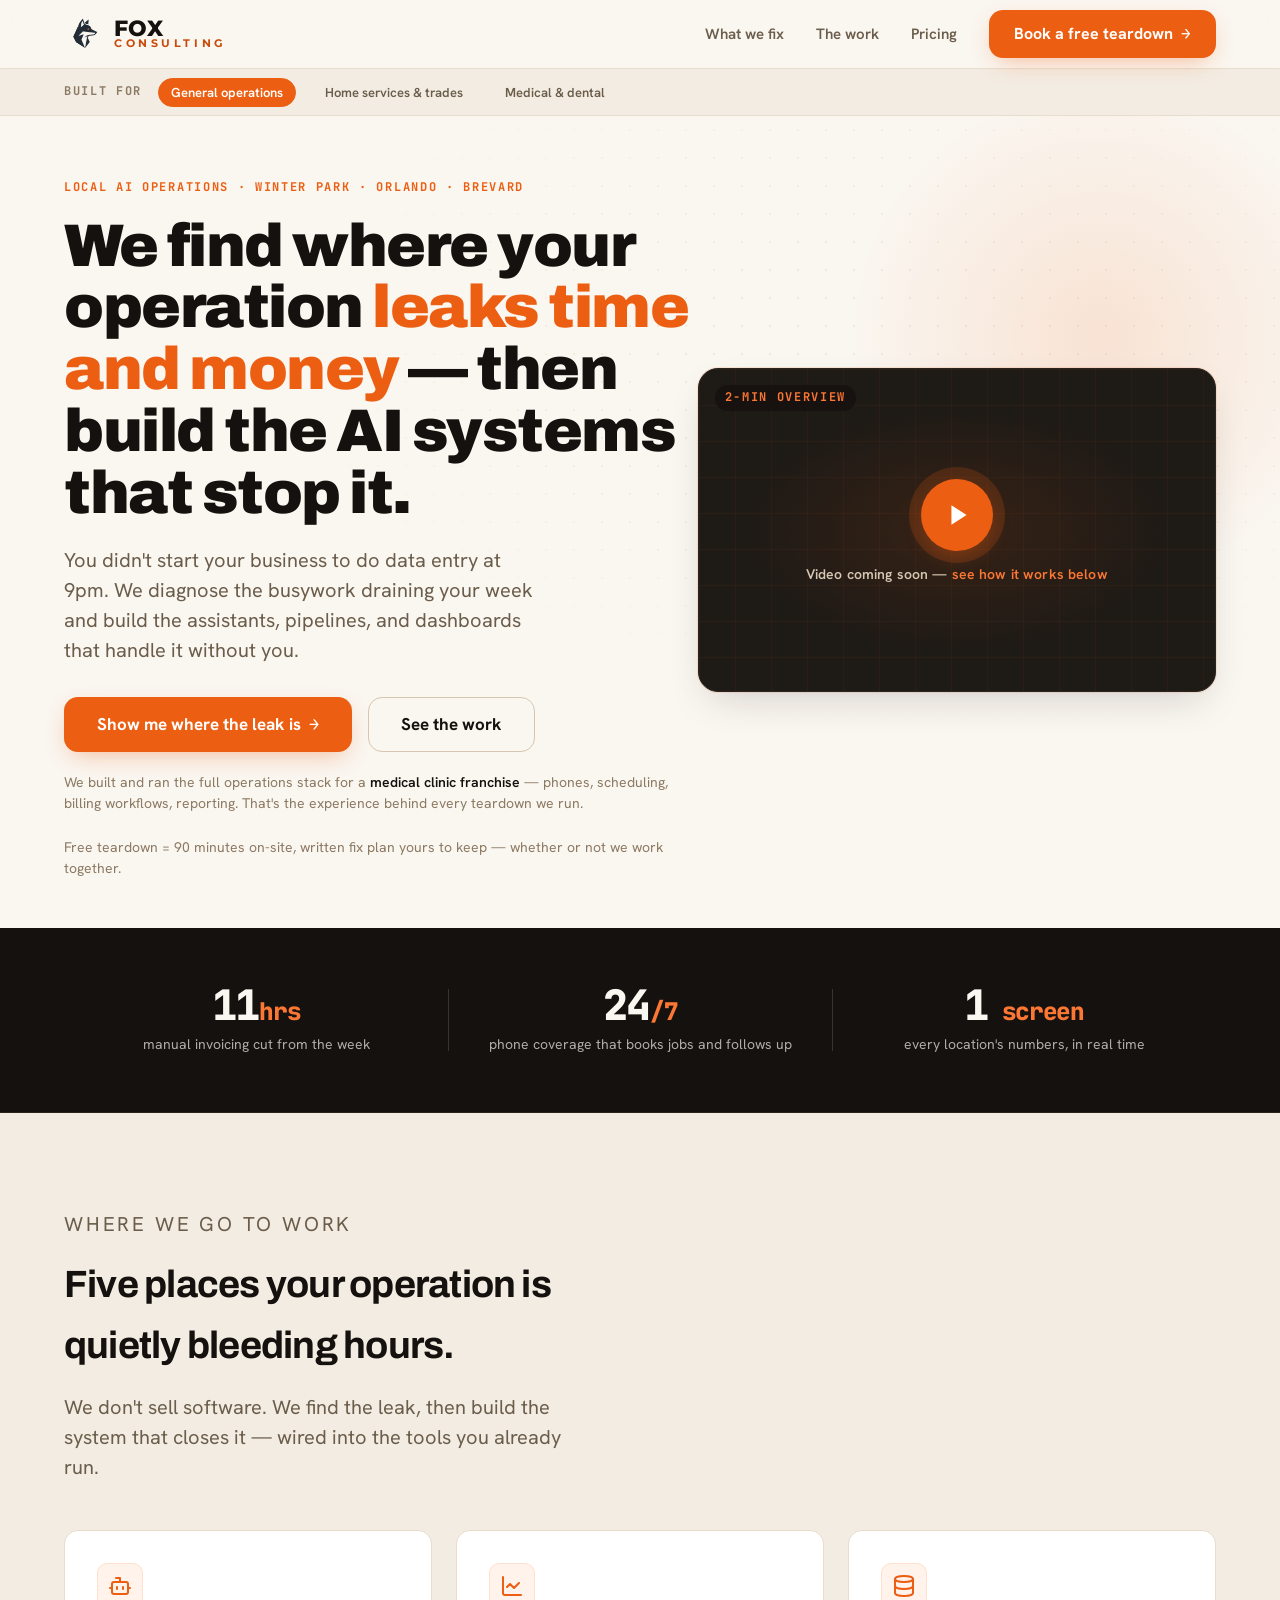
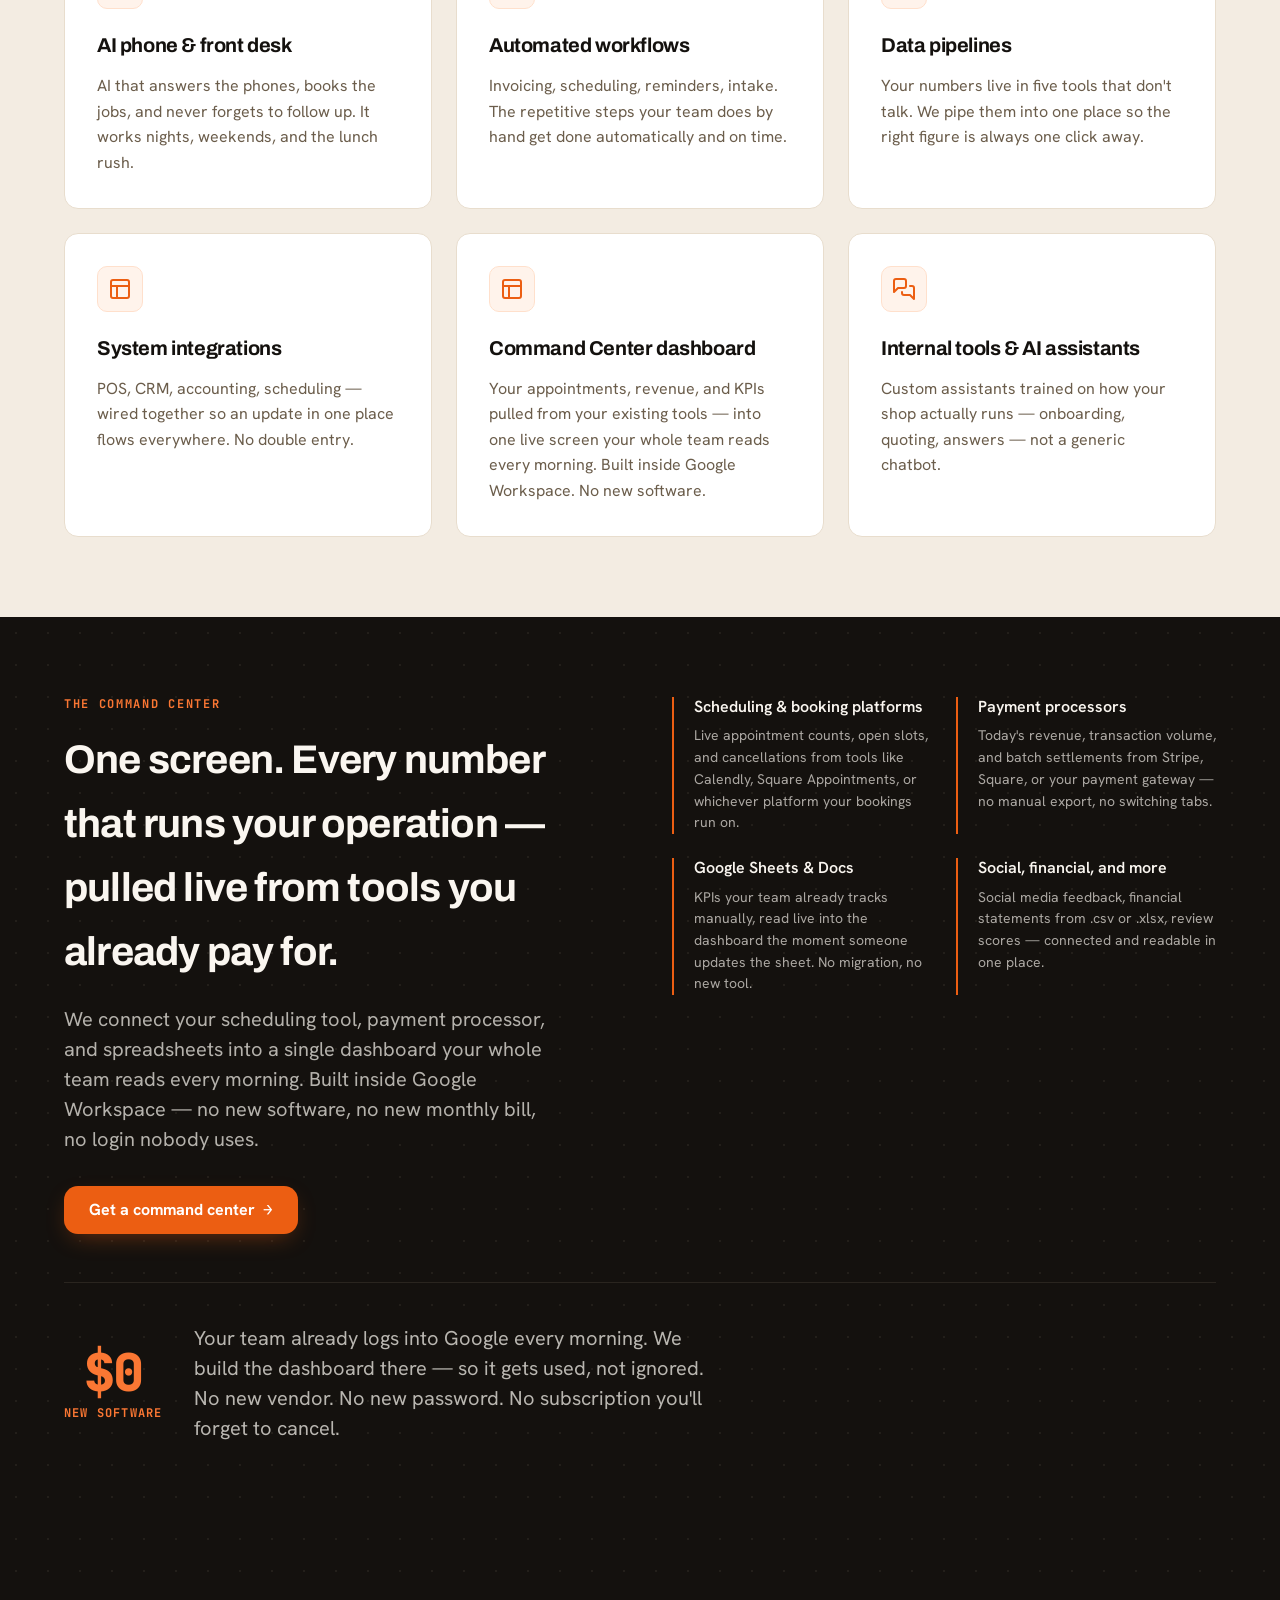
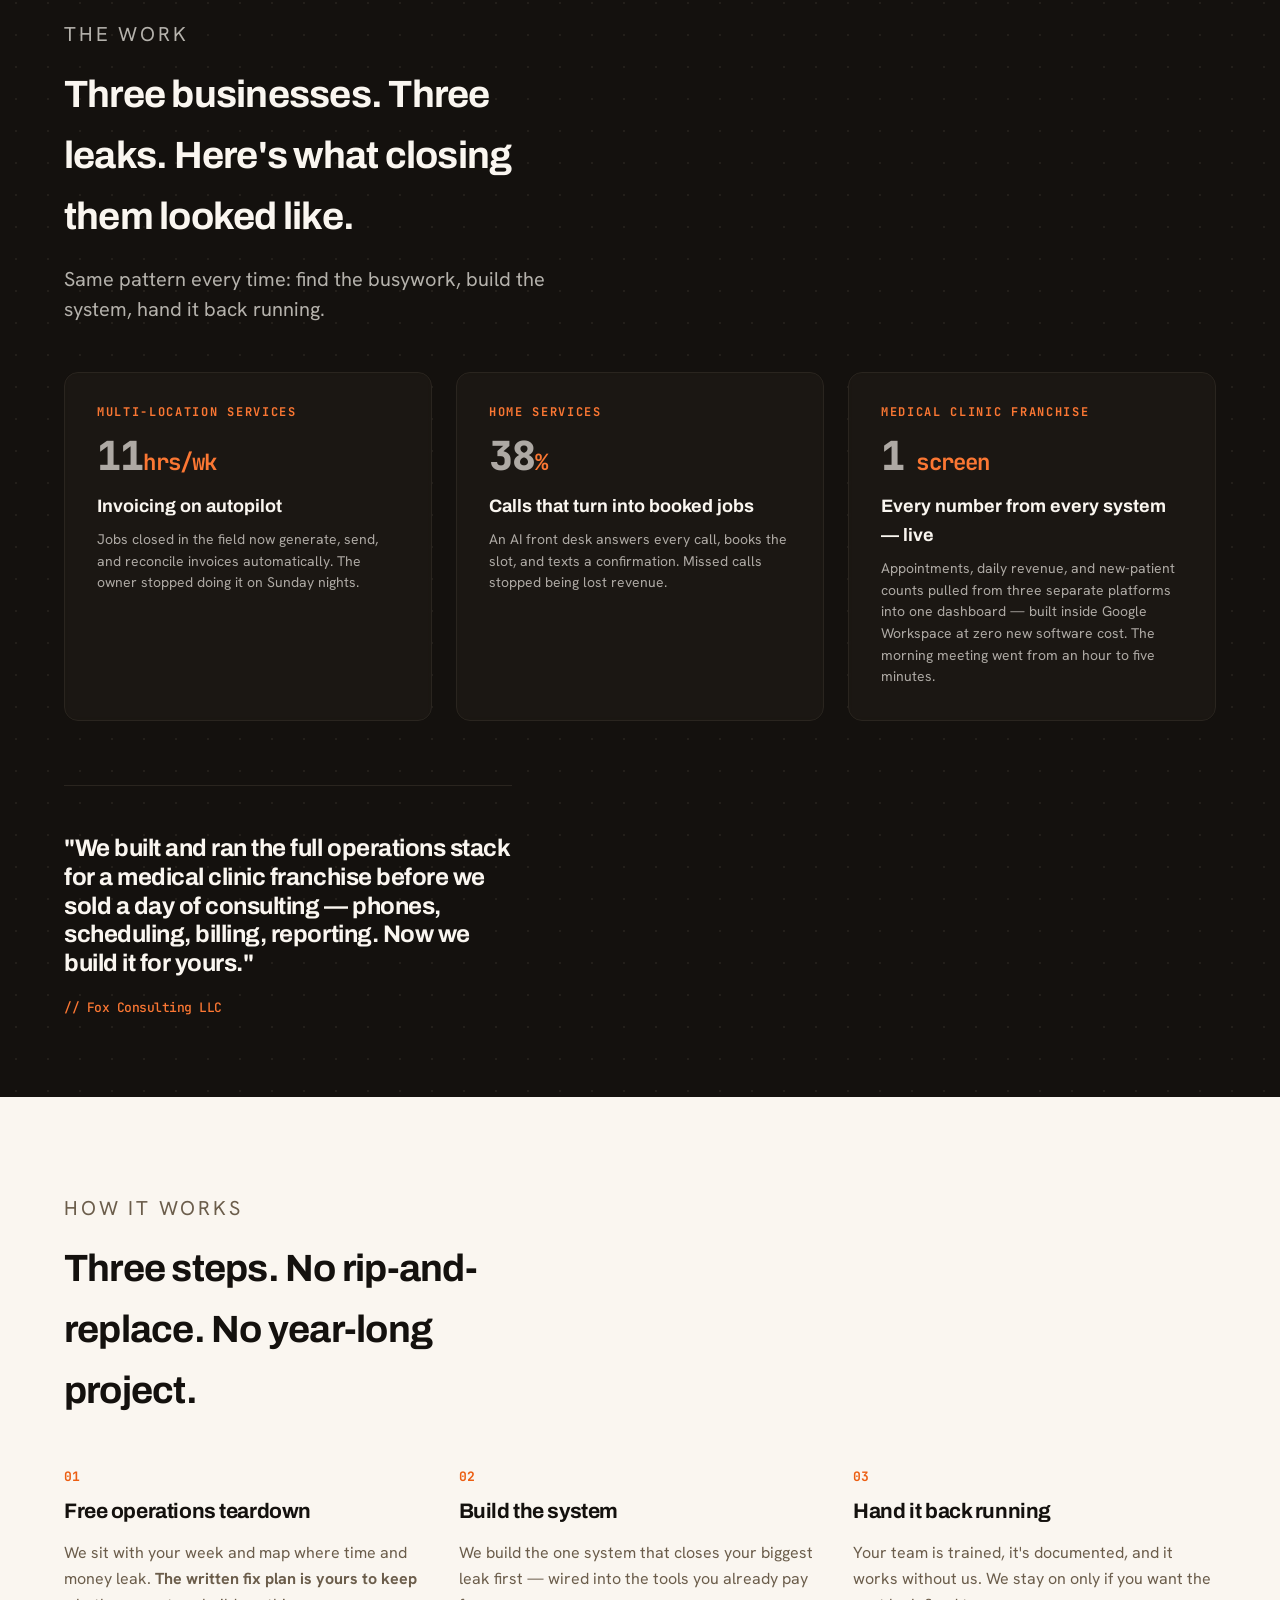
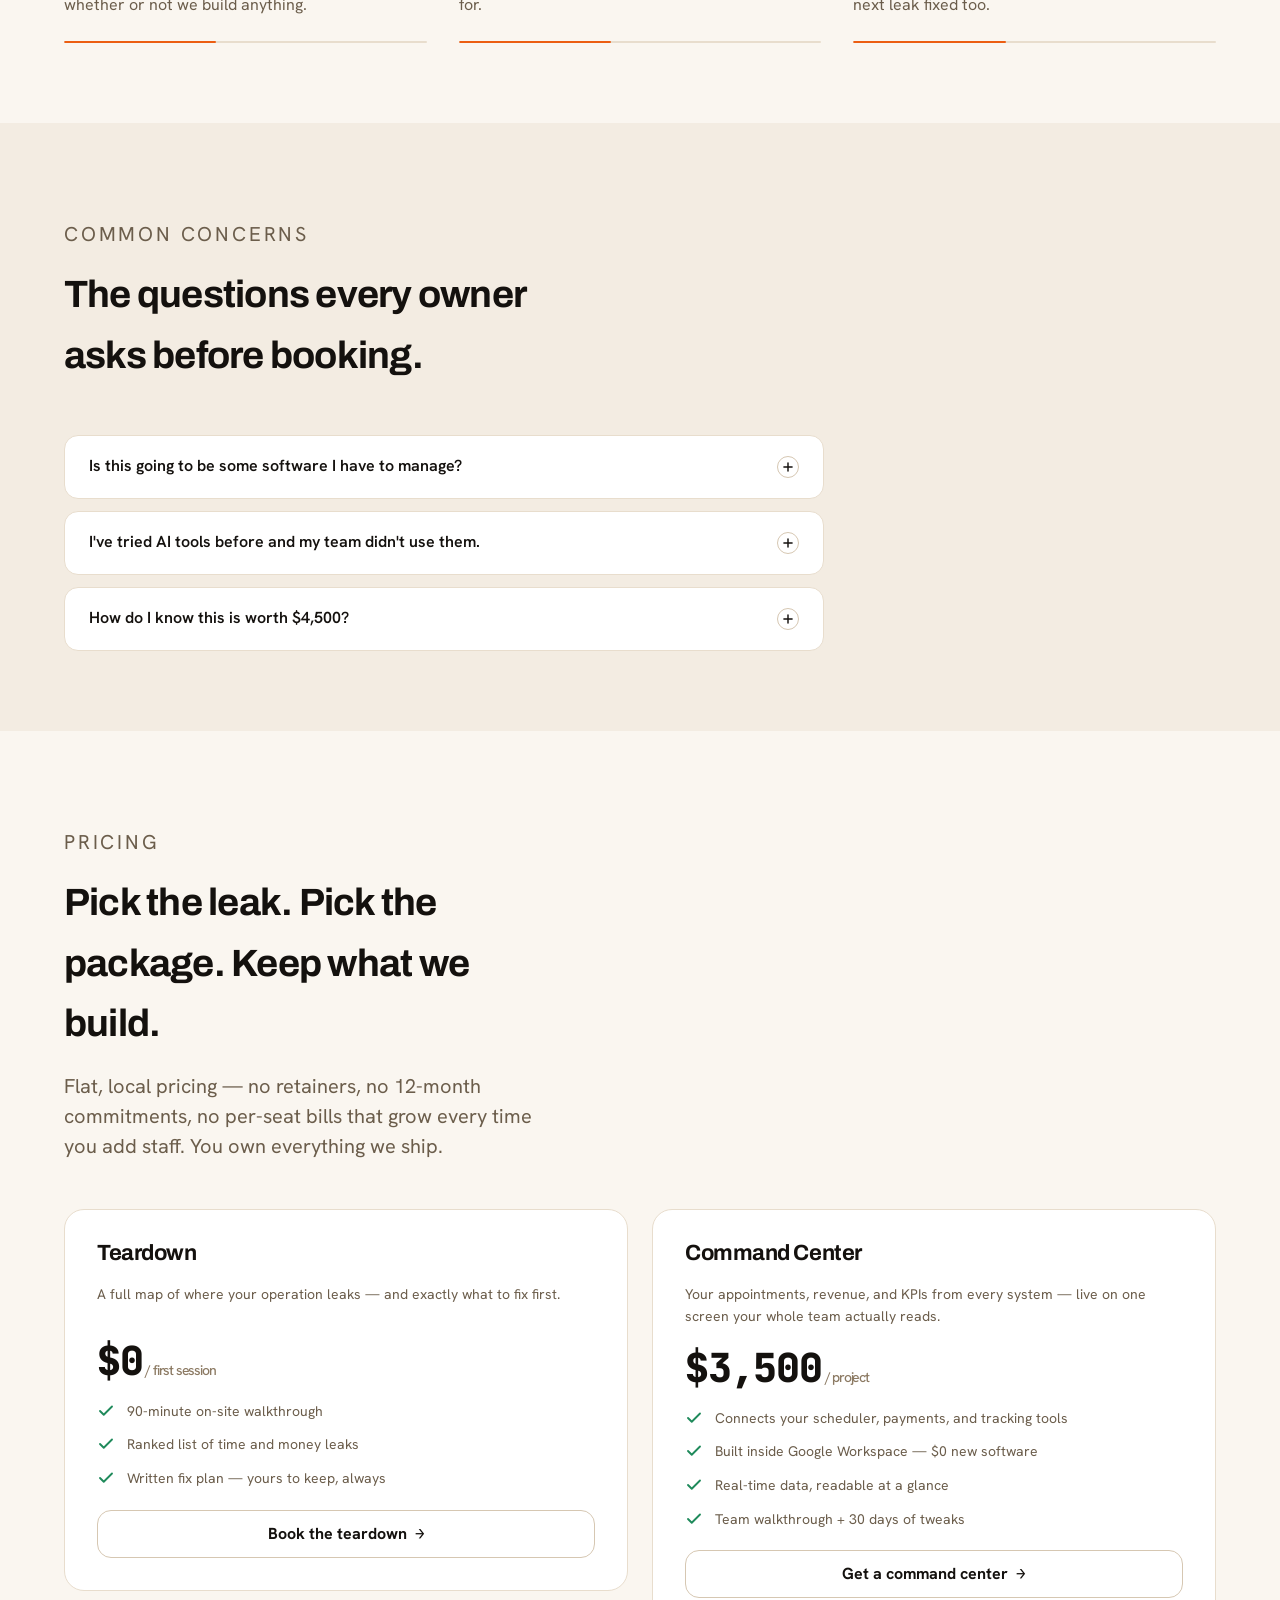
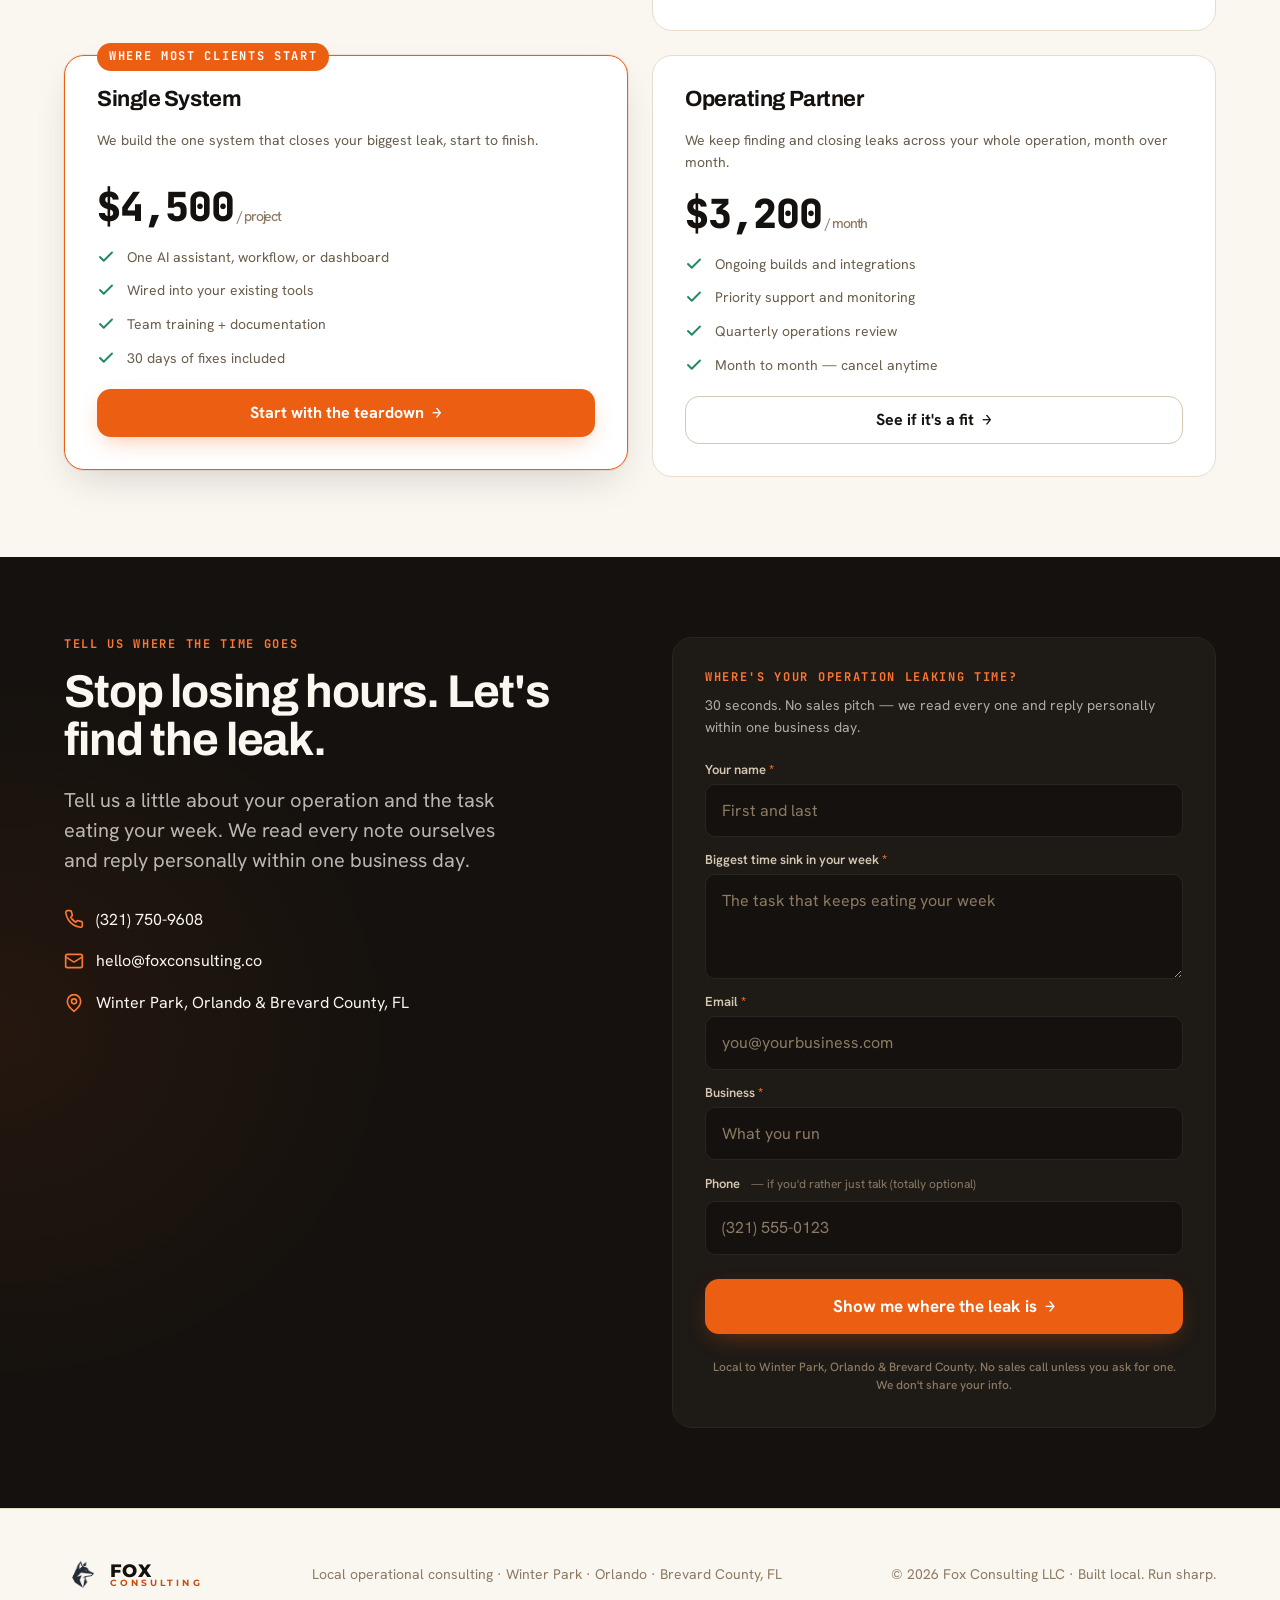
==== commit df05066a: "Make Command Center niche-aware with industry-specific integrations - Command Center section now dri" ====
--- a/index.html
+++ b/index.html
@@ -526,26 +526,11 @@
         <div class="reveal">
           <p class="overline">The Command Center</p>
           <h2>One screen. Every number that runs your operation — pulled live from tools you already pay for.</h2>
-          <p class="lead">We connect your scheduler, payment processor, and spreadsheets into a single dashboard your whole team reads every morning. Built inside Google Workspace — no new software to buy, no new monthly bill, no login nobody uses.</p>
-          <a class="btn btn-primary" data-book href="#contact">Get a command center <span class="arrow">&rarr;</span></a>
+          <p class="lead" id="cmdLead">We connect your scheduler, payment processor, and spreadsheets into a single dashboard your whole team reads every morning. Built inside Google Workspace — no new software to buy, no new monthly bill, no login nobody uses.</p>
+          <a class="btn btn-primary" data-book href="#contact" id="cmdCta">Get a command center <span class="arrow">&rarr;</span></a>
         </div>
-        <div class="cmd-features">
-          <div class="cmd-feat reveal">
-            <p class="feat-h">Acuity Scheduling</p>
-            <p class="feat-p">Live appointment counts, cancellations, and open-slot alerts pulled straight into your dashboard — no manual export.</p>
-          </div>
-          <div class="cmd-feat reveal">
-            <p class="feat-h">Authorize.net</p>
-            <p class="feat-p">Today's revenue, transaction volume, and pending batches — visible on the dashboard without opening another tab.</p>
-          </div>
-          <div class="cmd-feat reveal">
-            <p class="feat-h">Google Sheets & Docs</p>
-            <p class="feat-p">New patients, team KPIs, anything your team tracks manually — read live into the dashboard the moment someone updates the sheet.</p>
-          </div>
-          <div class="cmd-feat reveal">
-            <p class="feat-h">Social, financial, and more</p>
-            <p class="feat-p">Spotify podcast metrics, social media feedback, financial statements from .csv or .xlsx — we've built them all into Google Workspace dashboards.</p>
-          </div>
+        <div class="cmd-features" id="cmdFeatGrid">
+          <!-- populated by JS -->
         </div>
       </div>
       <div class="cmd-no-software reveal">
@@ -637,7 +622,7 @@
           <p class="ptag">Your appointments, revenue, and KPIs from every system — live on one screen your whole team actually reads.</p>
           <p class="price">$3,500<span class="per"> / project</span></p>
           <ul>
-            <li><svg viewBox="0 0 24 24" fill="none" stroke="currentColor" stroke-width="2.5" stroke-linecap="round" stroke-linejoin="round"><polyline points="20 6 9 17 4 12"/></svg> Connects Acuity, Authorize.net, Sheets &amp; more</li>
+            <li><svg viewBox="0 0 24 24" fill="none" stroke="currentColor" stroke-width="2.5" stroke-linecap="round" stroke-linejoin="round"><polyline points="20 6 9 17 4 12"/></svg> Connects your scheduler, payments, and tracking tools</li>
             <li><svg viewBox="0 0 24 24" fill="none" stroke="currentColor" stroke-width="2.5" stroke-linecap="round" stroke-linejoin="round"><polyline points="20 6 9 17 4 12"/></svg> Built inside Google Workspace — $0 new software</li>
             <li><svg viewBox="0 0 24 24" fill="none" stroke="currentColor" stroke-width="2.5" stroke-linecap="round" stroke-linejoin="round"><polyline points="20 6 9 17 4 12"/></svg> Real-time data, readable at a glance</li>
             <li><svg viewBox="0 0 24 24" fill="none" stroke="currentColor" stroke-width="2.5" stroke-linecap="round" stroke-linejoin="round"><polyline points="20 6 9 17 4 12"/></svg> Team walkthrough + 30 days of tweaks</li>
@@ -786,13 +771,13 @@
           { ic:"flow",  h:"Automated workflows",   p:"Invoicing, scheduling, reminders, intake. The repetitive steps your team does by hand get done automatically and on time." },
           { ic:"pipe",  h:"Data pipelines",         p:"Your numbers live in five tools that don't talk. We pipe them into one place so the right figure is always one click away." },
           { ic:"grid",  h:"System integrations",    p:"POS, CRM, accounting, scheduling — wired together so an update in one place flows everywhere. No double entry." },
-          { ic:"grid",  h:"Command Center dashboard",  p:"Your appointments, revenue, and KPIs piped from Acuity, Authorize.net, Google Sheets — into one live screen. Built inside Google Workspace. No new software bill." },
+          { ic:"grid",  h:"Command Center dashboard",  p:"Your appointments, revenue, and KPIs pulled from your existing tools — into one live screen your whole team reads every morning. Built inside Google Workspace. No new software." },
           { ic:"bot",   h:"Internal tools & AI assistants", p:"Custom assistants trained on how your shop actually runs — onboarding, quoting, answers — not a generic chatbot." }
         ],
         examples: [
           { k:"Multi-location services", big:"11", u:"hrs/wk", h:"Invoicing on autopilot", p:"Jobs closed in the field now generate, send, and reconcile invoices automatically. The owner stopped doing it on Sunday nights." },
           { k:"Home services", big:"38", u:"%", h:"Calls that turn into booked jobs", p:"An AI front desk answers every call, books the slot, and texts a confirmation. Missed calls stopped being lost revenue." },
-          { k:"Medical clinic franchise", big:"1", u:"\xa0screen", h:"Acuity + Authorize.net + Google Sheets, live", p:"Appointments, daily revenue, and new-patient numbers pulled from three systems into one dashboard — built free inside Google Workspace. The morning meeting went from an hour to five minutes." }
+          { k:"Medical clinic franchise", big:"1", u:"\xa0screen", h:"Every number from every system — live", p:"Appointments, daily revenue, and new-patient counts pulled from three separate platforms into one dashboard — built inside Google Workspace at zero new software cost. The morning meeting went from an hour to five minutes." }
         ],
         proof: "We built and ran the full operations stack for a medical clinic franchise before we sold a day of consulting — phones, scheduling, billing, reporting. Now we build it for yours.",
         ctaOverline: "TELL US WHERE THE TIME GOES",
@@ -809,7 +794,16 @@
           { q: "Is this going to be some software I have to manage?", a: "No. We don't sell subscriptions or licenses. We build systems that run on tools you already own — your scheduler, your CRM, your phone provider. When we're done, your team runs it. We're not a vendor you depend on forever." },
           { q: "I've tried AI tools before and my team didn't use them.", a: "That's the most common thing we hear — and it's usually because the tool was built for a generic business, not yours. We build to your specific workflow, train your team on it, and don't hand it off until it's actually running. The written fix plan from the teardown is yours regardless." },
           { q: "How do I know this is worth $4,500?", a: "The teardown is free, and the written fix plan is yours to keep whether you hire us or not. Most clients find that a single recovered hour per week or one extra booked job per month more than covers a project at this price. We don't ask you to take that on faith — you'll see the math in the teardown itself." }
-        ]
+        ],
+        cmdCenter: {
+          lead: "We connect your scheduling tool, payment processor, and spreadsheets into a single dashboard your whole team reads every morning. Built inside Google Workspace — no new software, no new monthly bill, no login nobody uses.",
+          features: [
+            { h: "Scheduling & booking platforms", p: "Live appointment counts, open slots, and cancellations from tools like Calendly, Square Appointments, or whichever platform your bookings run on." },
+            { h: "Payment processors", p: "Today's revenue, transaction volume, and batch settlements from Stripe, Square, or your payment gateway — no manual export, no switching tabs." },
+            { h: "Google Sheets & Docs", p: "KPIs your team already tracks manually, read live into the dashboard the moment someone updates the sheet. No migration, no new tool." },
+            { h: "Social, financial, and more", p: "Social media feedback, financial statements from .csv or .xlsx, review scores — connected and readable in one place." }
+          ]
+        }
       },
 
       "home-services": {
@@ -833,7 +827,7 @@
           { ic:"flow",  h:"Invoicing & collections",       p:"Jobs closed in the field generate, send, and chase their own invoices. The owner stops reconciling receipts on Sunday night." },
           { ic:"star",  h:"Review generation",             p:"A job that goes well becomes a five-star review automatically — triggered by text the moment the ticket closes. Your Google rank climbs without you nagging anyone." },
           { ic:"box",   h:"Parts & inventory",             p:"Know what's on each truck before the tech rolls. We connect purchasing and job costing so you stop eating the cost of a second trip for a part in the other van." },
-          { ic:"chart", h:"Multi-truck reporting",         p:"Revenue per truck, close rate per tech, jobs booked vs. missed — on one live screen. The numbers you guess at on the drive home, in front of you every morning." }
+          { ic:"grid",  h:"Command Center dashboard",        p:"Revenue per truck, close rate per tech, and jobs booked vs. missed — pulled from your field service platform into one live screen. Built inside Google Workspace. No new software." }
         ],
         examples: [
           { k:"HVAC · multi-truck", big:"$11k", u:"/mo", h:"After-hours calls stopped going to voicemail", p:"A four-truck HVAC shop's nights-and-weekends overflow is now answered, booked, and confirmed automatically. Roughly eleven thousand a month in work that used to ring out." },
@@ -855,7 +849,16 @@
           { q: "My guys won't use another app. I've been down that road.", a: "Nothing your crew touches changes. The AI front desk answers calls and routes jobs to your existing scheduler. The dashboard reads from tools you already run. We build around your workflow, not against it — and we don't hand it off until your team is actually using it." },
           { q: "I already run ServiceTitan / Housecall Pro / Jobber. Does this replace it?", a: "No. We wire into it. A booked call shows up in your dispatch board automatically. Your invoicing, job costing, and reporting pull from the same system. We add the layer that closes the leaks your platform doesn't cover — primarily the after-hours calls it can't answer and the paperwork it doesn't automate." },
           { q: "What does this actually cost, total — including the AI tools?", a: "The $4,500 project price covers the build, integration, and training. The AI and automation tools we wire in typically run $50–$150/month in platform costs — which you own, not us. Most clients recover that in the first week from reduced missed calls alone. We'll show you the math in the teardown." }
-        ]
+        ],
+        cmdCenter: {
+          lead: "We connect your field service platform, payment system, and job tracking into a single screen every dispatcher and owner reads every morning. Built inside Google Workspace — nothing new to buy, nothing new to log into.",
+          features: [
+            { h: "Field service platforms", p: "Live job counts, open slots, and tech utilization from ServiceTitan, Housecall Pro, Jobber, or whichever platform your dispatch runs on." },
+            { h: "Payment & invoicing", p: "Revenue collected today, open invoices, and aging receivables from Stripe, Square, or QuickBooks — without opening another tab." },
+            { h: "Google Sheets job tracking", p: "Parts inventory, lead sources, or any custom metric your team tracks in a sheet — pulled live into the dashboard automatically." },
+            { h: "Review & call analytics", p: "Google Business profile reviews, missed-call counts, and booking conversion rates — one screen, updated daily." }
+          ]
+        }
       },
 
       "medical": {
@@ -878,7 +881,7 @@
           { ic:"cal",    h:"No-show & reminder workflows", p:"Multi-touch text, email, and call reminders before each appointment, with one-tap confirm and reschedule. Empty chairs get backfilled from your waitlist instead of staying dark." },
           { ic:"repeat", h:"Recall & reactivation",       p:"We work your overdue-hygiene and lapsed-patient lists automatically — the outreach your front desk never gets to. Dormant patients come back without anyone combing the schedule." },
           { ic:"file",   h:"Insurance & intake paperwork", p:"New-patient forms, eligibility checks, and intake routing handled before the patient sits down. Your team stops re-keying the same information into three screens." },
-          { ic:"chart",  h:"Multi-location reporting",    p:"Production, open slots, no-show rate, and recall numbers for every provider and location on one live screen. The Monday meeting goes from an hour to five minutes." },
+          { ic:"grid",   h:"Command Center dashboard",     p:"Production, open slots, no-show rate, and recall numbers for every provider and location — pulled from your practice management system into one live screen. Built inside Google Workspace. No new software." },
           { ic:"people", h:"Internal staff assistant",    p:"A custom assistant trained on how your practice actually runs — insurance rules, scheduling policies, where things live — so new hires stop pulling the office manager." }
         ],
         examples: [
@@ -901,7 +904,16 @@
           { q: "What about patient privacy? Will this touch clinical records or PHI?", a: "No — and that's not a hedge. We work exclusively at the scheduling and communications layer: phone, appointment booking, reminders, recall outreach, and billing workflow routing. We do not connect to, transmit, or store clinical records, diagnostic data, or PHI. Your EHR stays where it is. If your compliance team wants to review what we build before it goes live, we welcome that." },
           { q: "My front desk is the personal touch. I don't want patients talking to a robot.", a: "The AI takes the overflow — the third line ringing during a root canal, the 7pm callback nobody could return, the no-show text nobody had time to send. Your team handles the people in the chair. The system handles the calls and follow-ups they were already missing. Your patients get a faster response, not a worse one." },
           { q: "We already use a PMS and a reminder add-on. Why isn't that enough?", a: "Those tools store data — they don't work your recall list, answer your overflow calls, or route your intake. We wire what you already run into one system that actually picks up, books, and follows up instead of waiting for your front desk to have a free minute. Usually we're adding capability your current stack doesn't have, not replacing it." }
-        ]
+        ],
+        cmdCenter: {
+          lead: "We connect your practice management system, billing platform, and tracking sheets into a single screen your front desk and office manager read every morning. Built inside Google Workspace — no new software, no new login, no new monthly bill.",
+          features: [
+            { h: "Practice management systems", p: "Appointments booked, open slots, no-show rate, and provider production from platforms like Jane, NexHealth, Kareo, or your existing PMS." },
+            { h: "Billing & collections", p: "Charges posted, payments collected, and outstanding claims — pulled from your billing system or payment processor without a manual report." },
+            { h: "Google Sheets & intake data", p: "New patient counts, referral sources, or recall lists your team tracks manually — read live into the dashboard the moment the sheet updates." },
+            { h: "Multi-location rollups", p: "Production, open capacity, and no-show rate for every provider and location on one screen — no more pulling separate reports from separate tabs." }
+          ]
+        }
       }
     };
 
@@ -982,6 +994,14 @@
         '<div class="faq-a" id="faqA'+i+'" role="region"><div class="faq-a-inner">' + item.a + '</div></div>' +
         '</div>';
     }).join(''));
+
+    // command center section
+    if (d.cmdCenter) {
+      set('cmdLead', d.cmdCenter.lead);
+      set('cmdFeatGrid', d.cmdCenter.features.map(function(f) {
+        return '<div class="cmd-feat reveal"><p class="feat-h">' + f.h + '</p><p class="feat-p">' + f.p + '</p></div>';
+      }).join(''));
+    }
 
     // form labels/copy
     set('formKicker', d.formKicker);
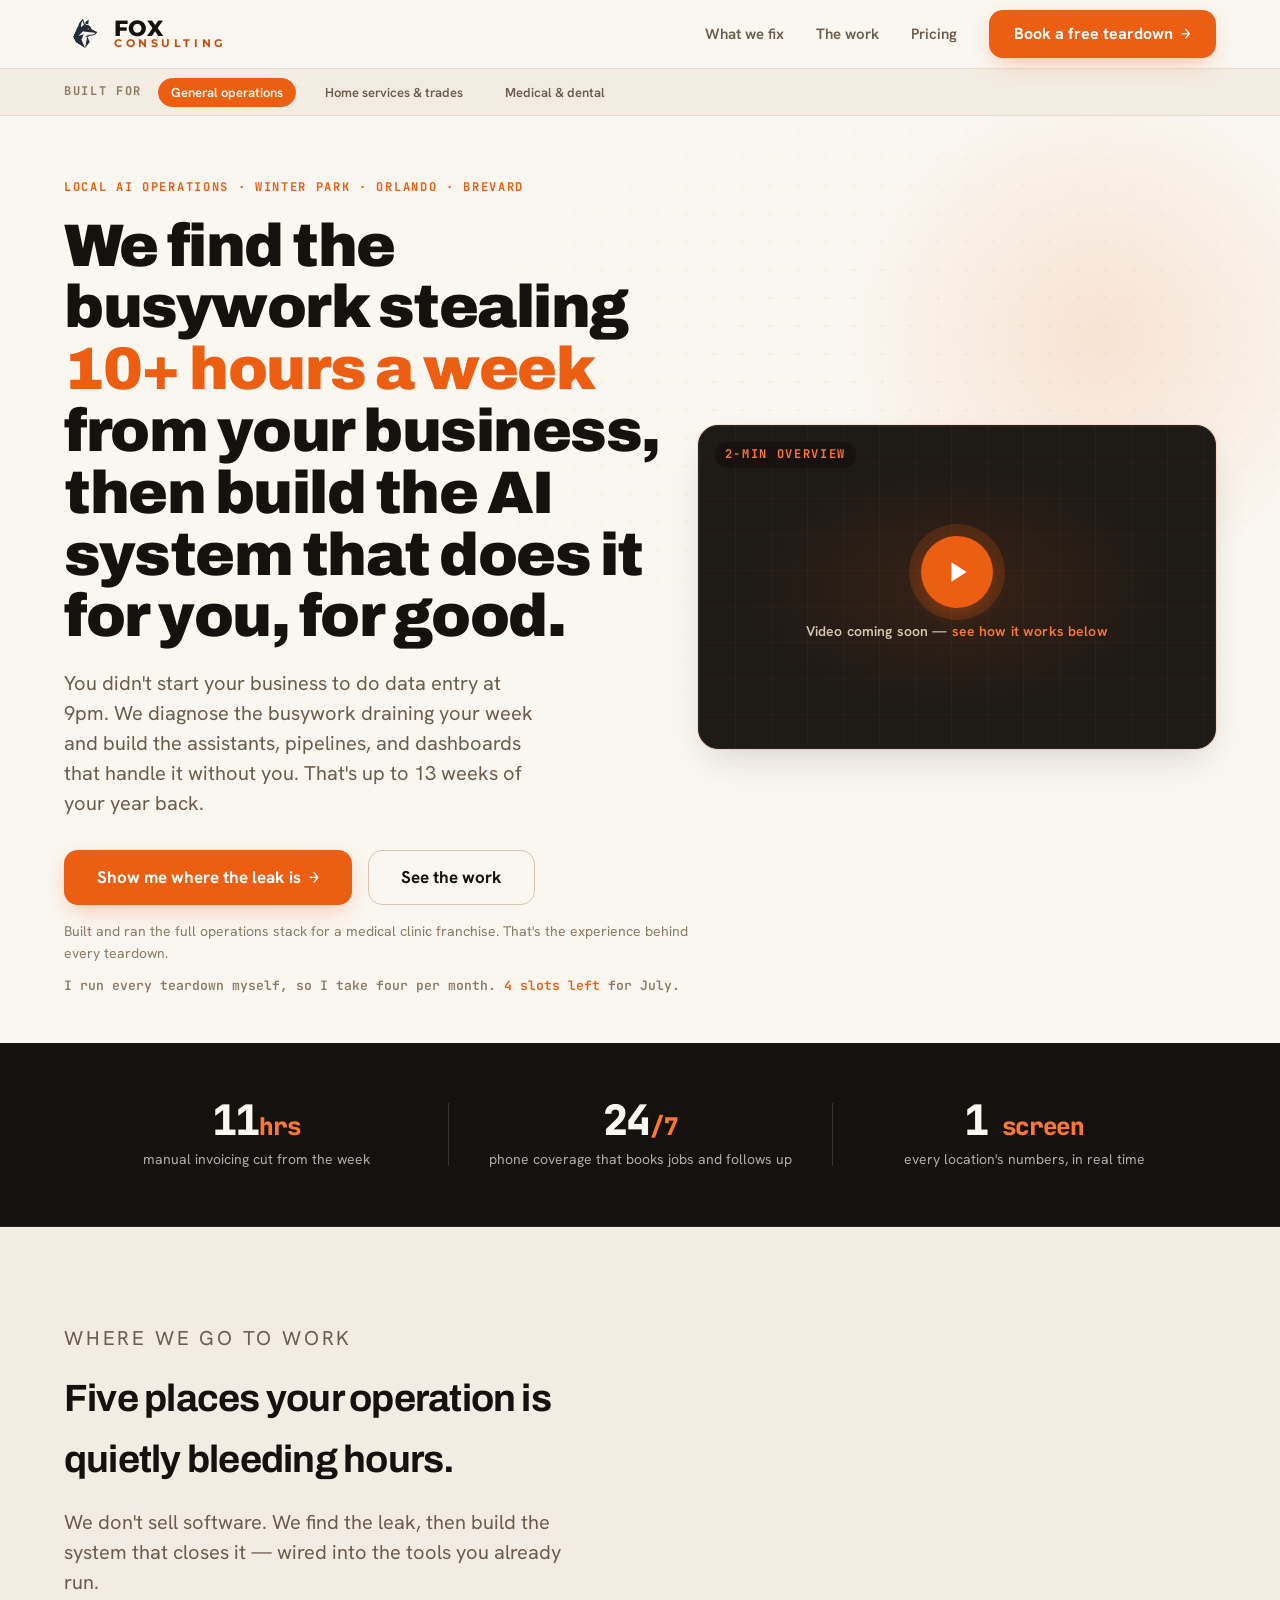
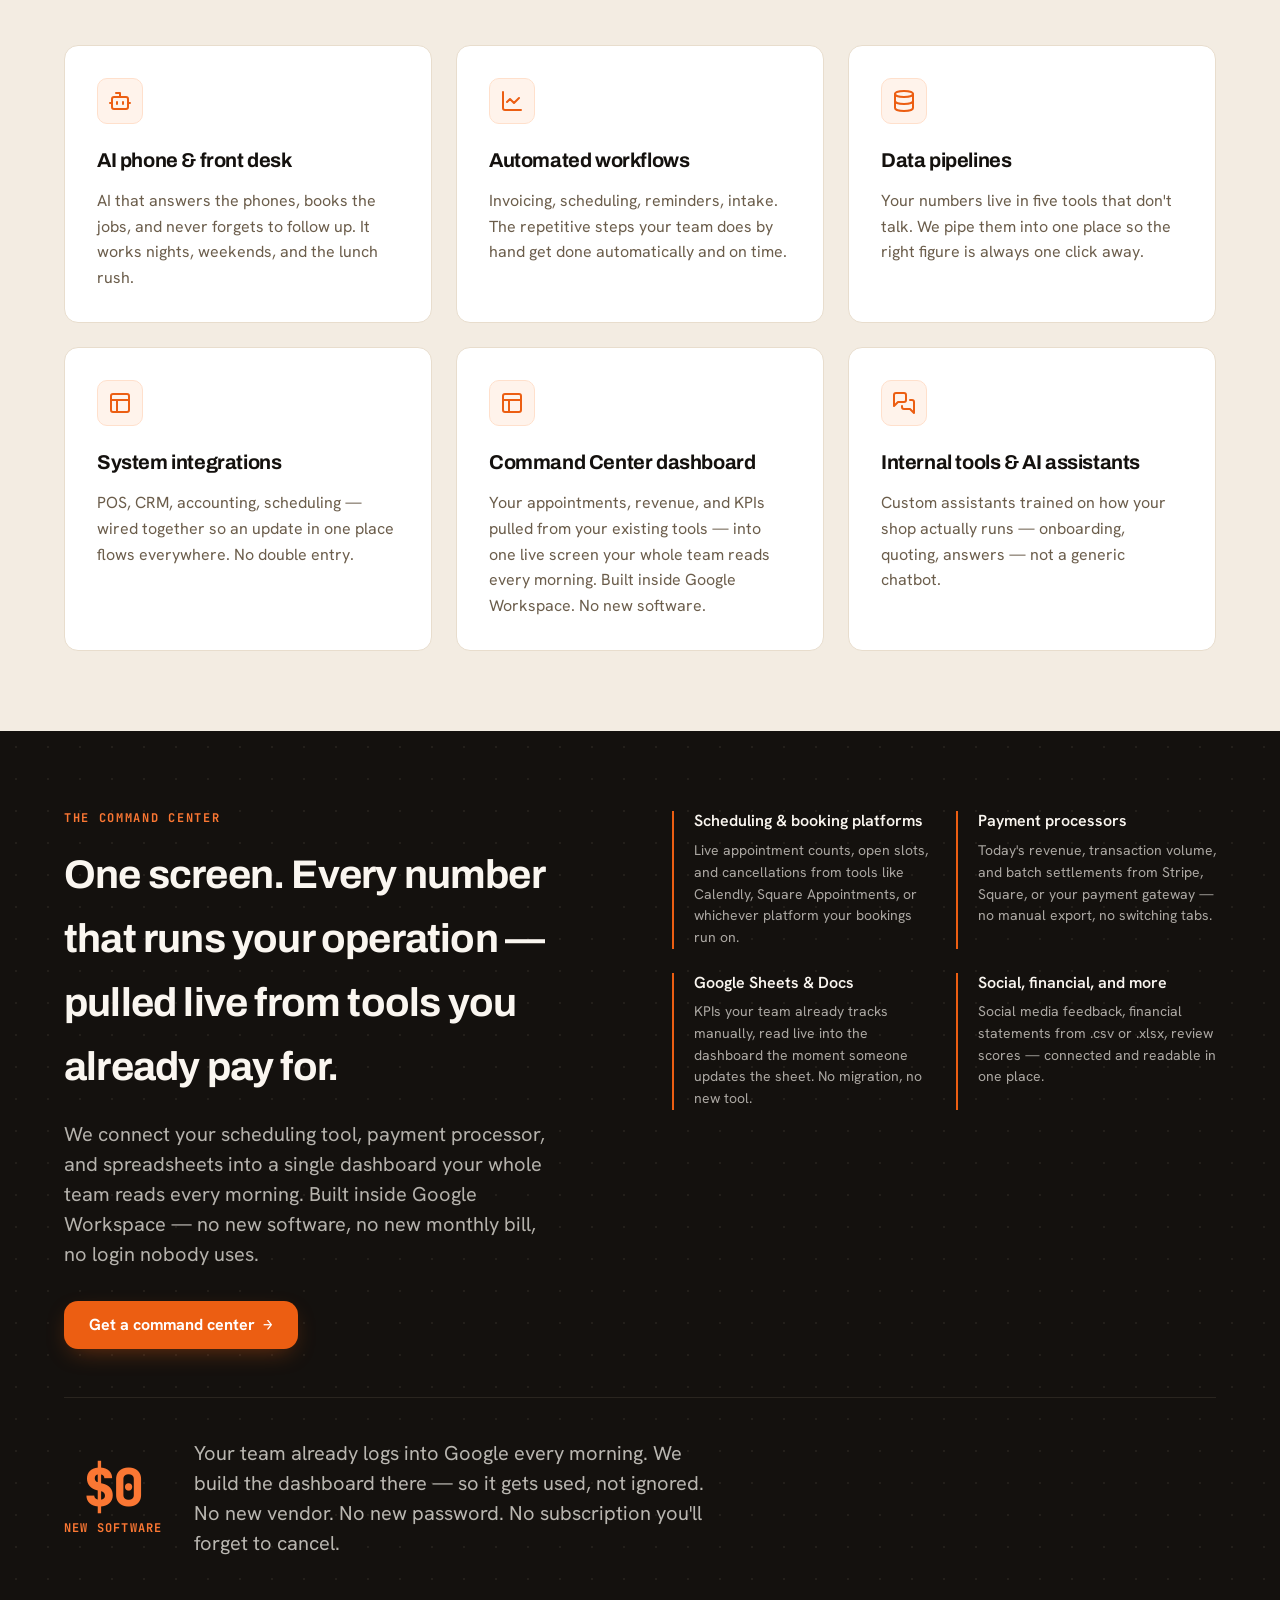
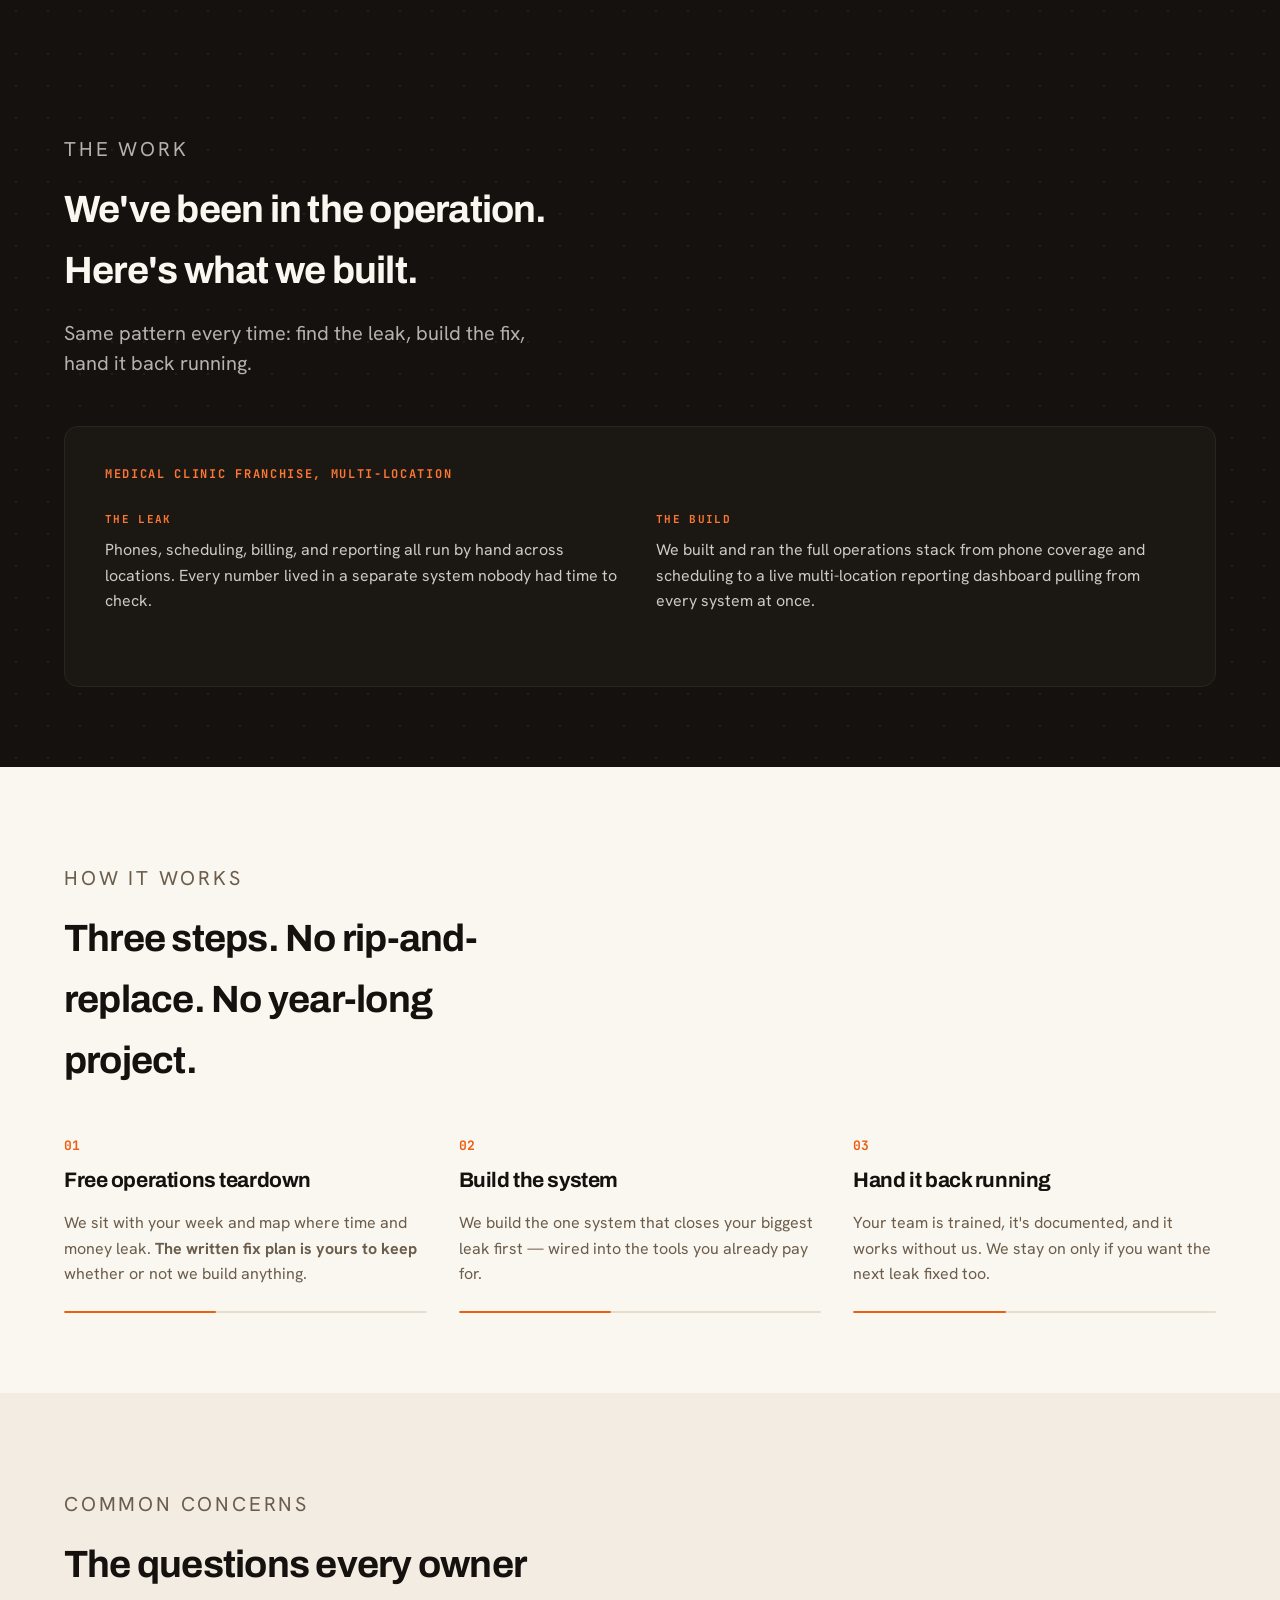
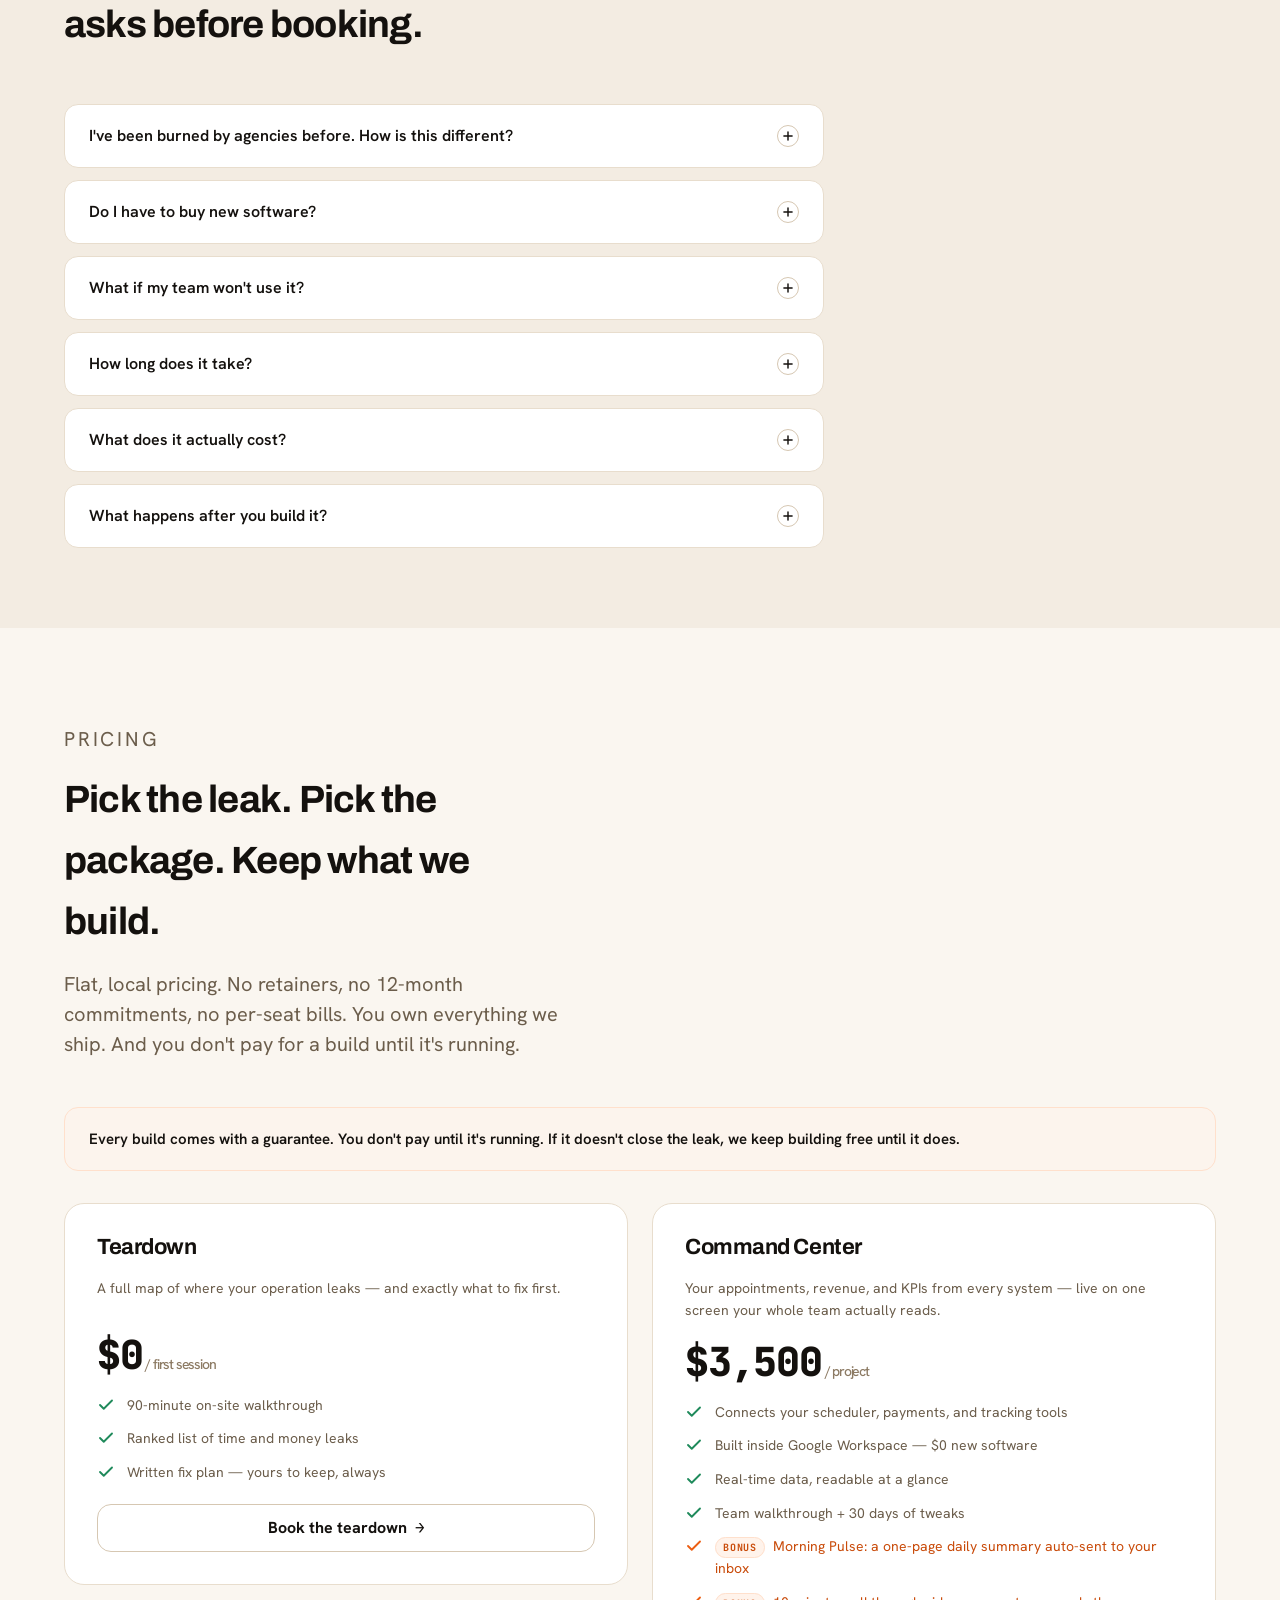
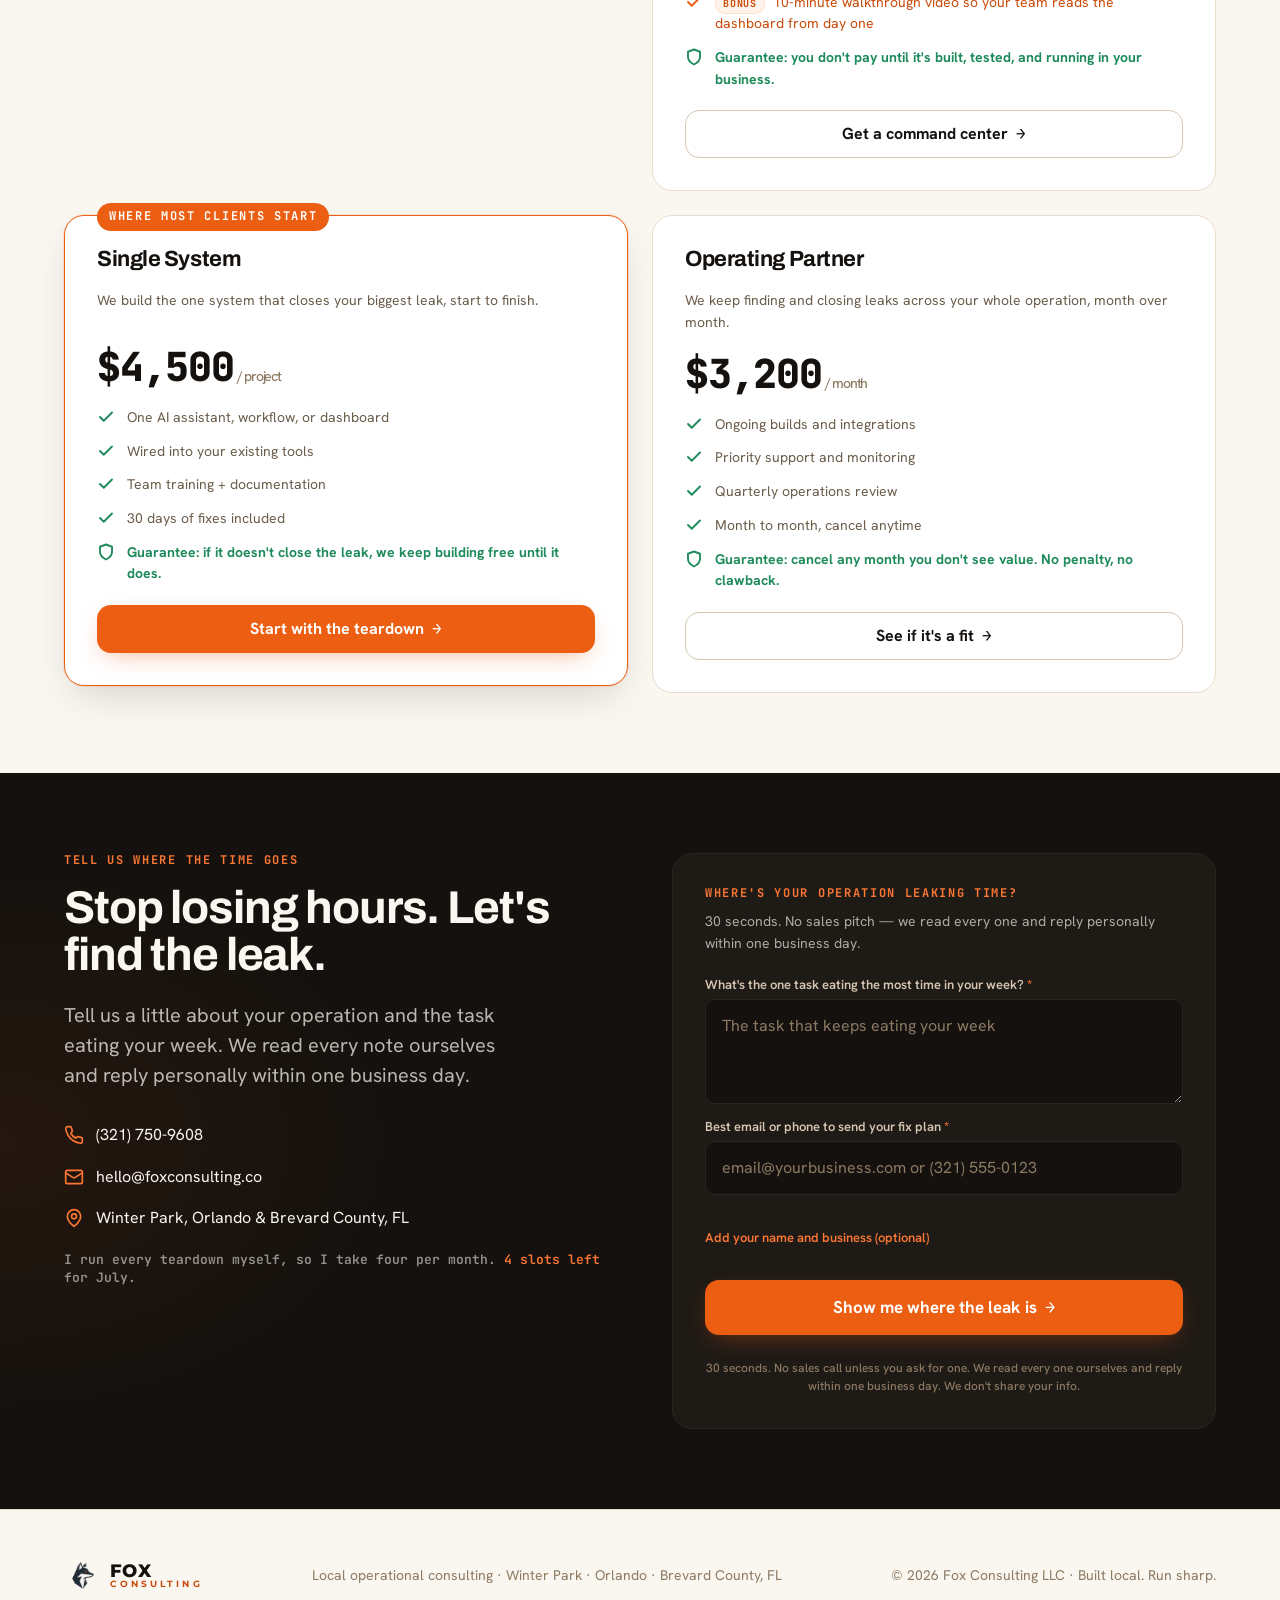
==== commit f355efb0: "Implement full CRO build spec: proof, guarantees, FAQ, hero, scarcity, form Items 1-10 from spec: 1." ====
--- a/index.html
+++ b/index.html
@@ -378,6 +378,39 @@
     .form-success h3 { color: var(--fg-inverse); font-size: 24px; letter-spacing: var(--tracking-tight); margin-bottom: var(--space-3); }
     .form-success p { color: color-mix(in srgb, var(--sand-50) 72%, transparent); font: var(--text-body); max-width: 34ch; margin: 0 auto; }
 
+    /* ---- case study cards ---- */
+    .case-card { border: 1px solid var(--border-inverse); border-radius: var(--radius-lg); padding: var(--space-10); background: color-mix(in srgb, var(--char-900) 70%, transparent); transition: border-color .2s; }
+    .case-card:hover { border-color: rgba(236,94,18,.4); }
+    .case-industry { font: var(--text-overline); letter-spacing: var(--tracking-overline); text-transform: uppercase; color: var(--fox-400); display: block; margin-bottom: var(--space-8); }
+    .case-fields { display: grid; grid-template-columns: 1fr 1fr; gap: var(--space-8); margin-bottom: var(--space-8); }
+    .case-label { font: 700 11px/1 var(--font-mono); text-transform: uppercase; letter-spacing: .12em; color: var(--fox-400); margin: 0 0 var(--space-3); }
+    .case-value { font: var(--text-body); color: color-mix(in srgb, var(--sand-50) 80%, transparent); margin: 0; line-height: 1.6; }
+    .case-result { border-top: 1px solid var(--border-inverse); padding-top: var(--space-8); margin-top: var(--space-2); }
+    .case-result-num { font: 800 38px/1.1 var(--font-mono); color: var(--fg-inverse); margin: var(--space-3) 0 0; letter-spacing: -.02em; }
+    .case-quote { border-left: 2px solid var(--fox-500); margin: var(--space-8) 0 0; padding-left: var(--space-6); font: var(--text-lead); color: color-mix(in srgb, var(--sand-50) 78%, transparent); font-style: normal; }
+    .case-quote cite { display: block; font: var(--text-mono); color: var(--fox-400); margin-top: var(--space-3); font-style: normal; }
+
+    /* ---- guarantee ---- */
+    .guarantee-banner { background: color-mix(in srgb, var(--fox-50) 55%, transparent); border: 1px solid var(--fox-100); border-radius: var(--radius-lg); padding: var(--space-5) var(--space-6); margin-bottom: var(--space-8); }
+    .guarantee-banner p { font: 600 15px/1.5 var(--font-body); color: var(--fg); margin: 0; }
+    .plan .guarantee-line { color: var(--success); font-weight: 700; }
+    .plan .bonus-li { color: var(--fox-600); }
+    .plan .bonus-li svg { color: var(--fox-500); }
+    .bonus-tag { font: 700 10px/1 var(--font-mono); text-transform: uppercase; letter-spacing: .08em; background: var(--fox-50); color: var(--fox-600); border: 1px solid var(--fox-100); border-radius: var(--radius-pill); padding: 3px 7px; margin-right: 4px; flex: none; }
+
+    /* ---- hero proof strip + scarcity ---- */
+    .hero-proof-strip { font: var(--text-small); color: var(--fg-muted); margin-top: var(--space-4); }
+    .scarcity { font: 600 13px/1.4 var(--font-mono); color: var(--fg-muted); margin-top: var(--space-3); }
+    .scarcity .slots { color: var(--accent); }
+    .contact-scarcity { font: 600 13px/1.4 var(--font-mono); color: color-mix(in srgb, var(--sand-50) 56%, transparent); margin-top: var(--space-5); }
+    .contact-scarcity .slots { color: var(--fox-400); }
+
+    /* ---- optional form fields ---- */
+    .form-optional { margin-top: var(--space-2); border: none; padding: 0; }
+    .form-optional summary { font: 600 13px/1 var(--font-body); color: var(--fox-400); cursor: pointer; padding: var(--space-3) 0; list-style: none; }
+    .form-optional summary::-webkit-details-marker { display: none; }
+    .form-optional-body { display: grid; gap: var(--space-4); padding-top: var(--space-3); }
+
     /* ---- footer ---- */
     footer { background: var(--bg); border-top: 1px solid var(--border); padding: var(--space-12) 0; }
     .foot { display: flex; align-items: center; justify-content: space-between; gap: var(--space-6); flex-wrap: wrap; }
@@ -403,7 +436,7 @@
     /* ---- responsive ---- */
     @media (max-width: 900px) {
       .hero-grid { grid-template-columns: 1fr; gap: var(--space-10); }
-      .cards, .examples, .steps, .plans, .cmd-grid, .cmd-features { grid-template-columns: 1fr; }
+      .cards, .examples, .steps, .plans, .cmd-grid, .cmd-features, .case-fields { grid-template-columns: 1fr; }
       .contact-grid { grid-template-columns: 1fr; gap: var(--space-10); }
       .stats-inner { gap: var(--space-2); }
       .stat-item + .stat-item::before { display: none; }
@@ -470,7 +503,8 @@
           <a class="btn btn-primary btn-lg" data-book href="#contact" id="heroCta">Show me where the leak is <span class="arrow">&rarr;</span></a>
           <a class="btn btn-ghost btn-lg" href="#work">See the work</a>
         </div>
-        <p class="hero-note" id="heroNote">We built and ran the full operations stack for a <b>medical clinic franchise</b> — phones, scheduling, billing workflows, reporting. <b>That's the experience behind every teardown we run.</b><br><br><em style="font-style:normal;color:var(--fg-muted);">Free teardown = 90 minutes on-site, written fix plan yours to keep — whether or not we work together.</em></p>
+        <p class="hero-proof-strip" id="heroNote">Built and ran the full operations stack for a medical clinic franchise. That's the experience behind every teardown.</p>
+        <p class="scarcity" id="heroScarcity"></p>
       </div>
 
       <!-- VIDEO PLAYER -->
@@ -548,11 +582,10 @@
     <div class="wrap">
       <div class="sec-head reveal">
         <p class="overline">The work</p>
-        <h2>Three businesses. Three leaks. Here's what closing them looked like.</h2>
-        <p>Same pattern every time: find the busywork, build the system, hand it back running.</p>
-      </div>
-      <div class="examples" id="exampleCards"></div>
-      <p class="proof-quote reveal">"<span id="proofText"></span>"<span class="by">// Fox Consulting LLC</span></p>
+        <h2>We've been in the operation. Here's what we built.</h2>
+        <p>Same pattern every time: find the leak, build the fix, hand it back running.</p>
+      </div>
+      <div id="caseGrid"></div>
     </div>
   </section>
 
@@ -603,7 +636,10 @@
       <div class="sec-head reveal">
         <p class="overline">Pricing</p>
         <h2>Pick the leak. Pick the package. Keep what we build.</h2>
-        <p>Flat, local pricing — no retainers, no 12-month commitments, no per-seat bills that grow every time you add staff. You own everything we ship.</p>
+        <p>Flat, local pricing. No retainers, no 12-month commitments, no per-seat bills. You own everything we ship. And you don't pay for a build until it's running.</p>
+      </div>
+      <div class="guarantee-banner reveal">
+        <p>Every build comes with a guarantee. You don't pay until it's running. If it doesn't close the leak, we keep building free until it does.</p>
       </div>
       <div class="plans">
         <article class="plan reveal">
@@ -626,6 +662,9 @@
             <li><svg viewBox="0 0 24 24" fill="none" stroke="currentColor" stroke-width="2.5" stroke-linecap="round" stroke-linejoin="round"><polyline points="20 6 9 17 4 12"/></svg> Built inside Google Workspace — $0 new software</li>
             <li><svg viewBox="0 0 24 24" fill="none" stroke="currentColor" stroke-width="2.5" stroke-linecap="round" stroke-linejoin="round"><polyline points="20 6 9 17 4 12"/></svg> Real-time data, readable at a glance</li>
             <li><svg viewBox="0 0 24 24" fill="none" stroke="currentColor" stroke-width="2.5" stroke-linecap="round" stroke-linejoin="round"><polyline points="20 6 9 17 4 12"/></svg> Team walkthrough + 30 days of tweaks</li>
+            <li class="bonus-li"><svg viewBox="0 0 24 24" fill="none" stroke="currentColor" stroke-width="2.5" stroke-linecap="round" stroke-linejoin="round"><polyline points="20 6 9 17 4 12"/></svg><span><span class="bonus-tag">Bonus</span> Morning Pulse: a one-page daily summary auto-sent to your inbox</span></li>
+            <li class="bonus-li"><svg viewBox="0 0 24 24" fill="none" stroke="currentColor" stroke-width="2.5" stroke-linecap="round" stroke-linejoin="round"><polyline points="20 6 9 17 4 12"/></svg><span><span class="bonus-tag">Bonus</span> 10-minute walkthrough video so your team reads the dashboard from day one</span></li>
+            <li class="guarantee-line"><svg viewBox="0 0 24 24" fill="none" stroke="currentColor" stroke-width="2.5" stroke-linecap="round" stroke-linejoin="round"><path d="M12 22s8-4 8-10V5l-8-3-8 3v7c0 6 8 10 8 10z"/></svg> Guarantee: you don't pay until it's built, tested, and running in your business.</li>
           </ul>
           <a class="btn btn-ghost" data-book href="#contact">Get a command center <span class="arrow">&rarr;</span></a>
         </article>
@@ -639,6 +678,7 @@
             <li><svg viewBox="0 0 24 24" fill="none" stroke="currentColor" stroke-width="2.5" stroke-linecap="round" stroke-linejoin="round"><polyline points="20 6 9 17 4 12"/></svg> Wired into your existing tools</li>
             <li><svg viewBox="0 0 24 24" fill="none" stroke="currentColor" stroke-width="2.5" stroke-linecap="round" stroke-linejoin="round"><polyline points="20 6 9 17 4 12"/></svg> Team training + documentation</li>
             <li><svg viewBox="0 0 24 24" fill="none" stroke="currentColor" stroke-width="2.5" stroke-linecap="round" stroke-linejoin="round"><polyline points="20 6 9 17 4 12"/></svg> 30 days of fixes included</li>
+            <li class="guarantee-line"><svg viewBox="0 0 24 24" fill="none" stroke="currentColor" stroke-width="2.5" stroke-linecap="round" stroke-linejoin="round"><path d="M12 22s8-4 8-10V5l-8-3-8 3v7c0 6 8 10 8 10z"/></svg> Guarantee: if it doesn't close the leak, we keep building free until it does.</li>
           </ul>
           <a class="btn btn-primary" data-book href="#contact">Start with the teardown <span class="arrow">&rarr;</span></a>
         </article>
@@ -650,7 +690,8 @@
             <li><svg viewBox="0 0 24 24" fill="none" stroke="currentColor" stroke-width="2.5" stroke-linecap="round" stroke-linejoin="round"><polyline points="20 6 9 17 4 12"/></svg> Ongoing builds and integrations</li>
             <li><svg viewBox="0 0 24 24" fill="none" stroke="currentColor" stroke-width="2.5" stroke-linecap="round" stroke-linejoin="round"><polyline points="20 6 9 17 4 12"/></svg> Priority support and monitoring</li>
             <li><svg viewBox="0 0 24 24" fill="none" stroke="currentColor" stroke-width="2.5" stroke-linecap="round" stroke-linejoin="round"><polyline points="20 6 9 17 4 12"/></svg> Quarterly operations review</li>
-            <li><svg viewBox="0 0 24 24" fill="none" stroke="currentColor" stroke-width="2.5" stroke-linecap="round" stroke-linejoin="round"><polyline points="20 6 9 17 4 12"/></svg> Month to month — cancel anytime</li>
+            <li><svg viewBox="0 0 24 24" fill="none" stroke="currentColor" stroke-width="2.5" stroke-linecap="round" stroke-linejoin="round"><polyline points="20 6 9 17 4 12"/></svg> Month to month, cancel anytime</li>
+            <li class="guarantee-line"><svg viewBox="0 0 24 24" fill="none" stroke="currentColor" stroke-width="2.5" stroke-linecap="round" stroke-linejoin="round"><path d="M12 22s8-4 8-10V5l-8-3-8 3v7c0 6 8 10 8 10z"/></svg> Guarantee: cancel any month you don't see value. No penalty, no clawback.</li>
           </ul>
           <a class="btn btn-ghost" data-book href="#contact">See if it's a fit <span class="arrow">&rarr;</span></a>
         </article>
@@ -668,38 +709,39 @@
         <a class="deet" href="tel:+13217509608"><svg viewBox="0 0 24 24" fill="none" stroke="currentColor" stroke-width="2" stroke-linecap="round" stroke-linejoin="round"><path d="M22 16.92v3a2 2 0 0 1-2.18 2 19.79 19.79 0 0 1-8.63-3.07 19.5 19.5 0 0 1-6-6 19.79 19.79 0 0 1-3.07-8.67A2 2 0 0 1 4.11 2h3a2 2 0 0 1 2 1.72c.13.96.36 1.9.7 2.81a2 2 0 0 1-.45 2.11L8.09 9.91a16 16 0 0 0 6 6l1.27-1.27a2 2 0 0 1 2.11-.45c.91.34 1.85.57 2.81.7A2 2 0 0 1 22 16.92z"/></svg><span>(321) 750-9608</span></a>
         <a class="deet" href="mailto:hello@foxconsulting.co"><svg viewBox="0 0 24 24" fill="none" stroke="currentColor" stroke-width="2" stroke-linecap="round" stroke-linejoin="round"><rect width="20" height="16" x="2" y="4" rx="2"/><path d="m22 7-8.97 5.7a1.94 1.94 0 0 1-2.06 0L2 7"/></svg><span>hello@foxconsulting.co</span></a>
         <a class="deet" href="#"><svg viewBox="0 0 24 24" fill="none" stroke="currentColor" stroke-width="2" stroke-linecap="round" stroke-linejoin="round"><path d="M20 10c0 6-8 12-8 12s-8-6-8-12a8 8 0 0 1 16 0Z"/><circle cx="12" cy="10" r="3"/></svg><span>Winter Park, Orlando &amp; Brevard County, FL</span></a>
+        <p class="contact-scarcity" id="contactScarcity"></p>
       </div>
 
       <div class="booking">
         <p class="form-kicker" id="formKicker">Where's your operation leaking time?</p>
         <p class="form-sub" id="formSub">30 seconds. No sales pitch — we read every one and reply personally within one business day.</p>
         <form id="leadForm" novalidate>
-          <!-- field order: name → time sink → email → business → phone -->
           <div class="field">
-            <label for="name">Your name <span class="req">*</span></label>
-            <input id="name" name="name" type="text" autocomplete="name" placeholder="First and last" required>
+            <label for="timesink">What's the one task eating the most time in your week? <span class="req">*</span></label>
+            <textarea id="timesink" name="timesink" rows="3" placeholder="The task that keeps eating your week" required></textarea>
           </div>
           <div class="field">
-            <label for="headache" id="headacheLabel">Biggest time sink in your week <span class="req">*</span></label>
-            <textarea id="headache" name="headache" rows="3" placeholder="The task that keeps eating your week" required></textarea>
+            <label for="contact">Best email or phone to send your fix plan <span class="req">*</span></label>
+            <input id="contact" name="contact" type="text" autocomplete="email" placeholder="email@yourbusiness.com or (321) 555-0123" required>
           </div>
-          <div class="field">
-            <label for="email">Email <span class="req">*</span></label>
-            <input id="email" name="email" type="email" autocomplete="email" placeholder="you@yourbusiness.com" required>
-          </div>
-          <div class="field">
-            <label for="business" id="businessLabel">Business <span class="req">*</span></label>
-            <input id="business" name="business" type="text" autocomplete="organization" placeholder="What you run" required>
-          </div>
-          <div class="field">
-            <label for="phone">Phone <span class="hint">— if you'd rather just talk (totally optional)</span></label>
-            <input id="phone" name="phone" type="tel" autocomplete="tel" placeholder="(321) 555-0123">
-          </div>
+          <details class="form-optional">
+            <summary>Add your name and business (optional)</summary>
+            <div class="form-optional-body">
+              <div class="field">
+                <label for="name">Your name</label>
+                <input id="name" name="name" type="text" autocomplete="name" placeholder="First and last">
+              </div>
+              <div class="field">
+                <label for="business">Business</label>
+                <input id="business" name="business" type="text" autocomplete="organization" placeholder="What you run">
+              </div>
+            </div>
+          </details>
           <input type="hidden" name="niche" id="nicheField" value="general">
           <input type="hidden" name="_utms" id="utmField" value="">
           <input type="text" name="_gotcha" tabindex="-1" autocomplete="off" style="position:absolute;left:-9999px;" aria-hidden="true">
           <button class="btn btn-primary btn-lg" type="submit" id="leadSubmit">Show me where the leak is <span class="arrow">&rarr;</span></button>
-          <p class="form-reassure">Local to Winter Park, Orlando &amp; Brevard County. No sales call unless you ask for one. We don't share your info.</p>
+          <p class="form-reassure">30 seconds. No sales call unless you ask for one. We read every one ourselves and reply within one business day. We don't share your info.</p>
         </form>
         <div class="form-success" id="formSuccess" role="status" aria-live="polite">
           <div class="check"><svg viewBox="0 0 24 24" fill="none" stroke="currentColor" stroke-width="2.5" stroke-linecap="round" stroke-linejoin="round"><polyline points="20 6 9 17 4 12"/></svg></div>
@@ -730,6 +772,29 @@
        CONFIG
        ============================================================ */
     var FORMSPREE_ID = "xeewoyqw";
+
+    /* ============================================================
+       CASE STUDIES — fill in result and quote as you close clients.
+       Leave result/quote as "" to hide those elements entirely.
+       ============================================================ */
+    var CASES = [
+      {
+        industry: "Medical clinic franchise, multi-location",
+        leak: "Phones, scheduling, billing, and reporting all run by hand across locations. Every number lived in a separate system nobody had time to check.",
+        build: "We built and ran the full operations stack from phone coverage and scheduling to a live multi-location reporting dashboard pulling from every system at once.",
+        result: "", // e.g. "11 hrs/week of manual admin eliminated across every location"
+        quote: "",  // e.g. "We finally know what's happening at every location before 9am."
+        quoteName: "" // e.g. "Maria, Practice Director"
+      }
+    ];
+
+    /* ============================================================
+       SCARCITY — update N and Month each month. No auto-countdown.
+       ============================================================ */
+    var SCARCITY = {
+      n: "4",          // slots remaining this month
+      month: "July"    // current month name
+    };
 
     var ICONS = {
       phone: '<path d="M12 8V4H8"/><rect width="16" height="12" x="4" y="8" rx="2"/><path d="M2 14h2M20 14h2M15 13v2M9 13v2"/>',
@@ -755,10 +820,10 @@
         title: "Fox Consulting — AI-enabled operations for local businesses",
         meta: "Fox Consulting finds where your operation leaks time and money, then builds the AI systems that stop it. Local to Winter Park, Orlando, and Brevard County, FL.",
         overline: "LOCAL AI OPERATIONS &middot; WINTER PARK &middot; ORLANDO &middot; BREVARD",
-        h1: 'We find where your operation <span class="ink">leaks time and money</span> — then build the AI systems that stop it.',
-        lead: "You didn't start your business to do data entry at 9pm. We diagnose the busywork draining your week and build the assistants, pipelines, and dashboards that handle it without you.",
+        h1: 'We find the busywork stealing <span class="ink">10+ hours a week</span> from your business, then build the AI system that does it for you, for good.',
+        lead: "You didn't start your business to do data entry at 9pm. We diagnose the busywork draining your week and build the assistants, pipelines, and dashboards that handle it without you. That's up to 13 weeks of your year back.",
         cta: 'Show me where the leak is <span class="arrow">&rarr;</span>',
-        note: 'We built and ran the full operations stack for a <b>medical clinic franchise</b> — phones, scheduling, billing workflows, reporting. That\'s the experience behind every teardown we run.<br><br><em style="font-style:normal;color:var(--fg-muted);">Free teardown = 90 minutes on-site, written fix plan yours to keep — whether or not we work together.</em>',
+        note: 'Built and ran the full operations stack for a medical clinic franchise. That\'s the experience behind every teardown.',
         stats: [
           { num:"11", u:"hrs", lab:"manual invoicing cut from the week" },
           { num:"24", u:"/7", lab:"phone coverage that books jobs and follows up" },
@@ -791,9 +856,12 @@
         successMsg: "Thanks. We read every submission and reply personally within one business day with where we'd look first.",
         faqH2: "The questions every owner asks before booking.",
         faq: [
-          { q: "Is this going to be some software I have to manage?", a: "No. We don't sell subscriptions or licenses. We build systems that run on tools you already own — your scheduler, your CRM, your phone provider. When we're done, your team runs it. We're not a vendor you depend on forever." },
-          { q: "I've tried AI tools before and my team didn't use them.", a: "That's the most common thing we hear — and it's usually because the tool was built for a generic business, not yours. We build to your specific workflow, train your team on it, and don't hand it off until it's actually running. The written fix plan from the teardown is yours regardless." },
-          { q: "How do I know this is worth $4,500?", a: "The teardown is free, and the written fix plan is yours to keep whether you hire us or not. Most clients find that a single recovered hour per week or one extra booked job per month more than covers a project at this price. We don't ask you to take that on faith — you'll see the math in the teardown itself." }
+          { q: "I've been burned by agencies before. How is this different?", a: "Fair. Three differences: you don't pay for a build until it's running, you own everything we ship (no lock-in), and we're local and accountable. If it doesn't close the leak, we keep working until it does." },
+          { q: "Do I have to buy new software?", a: "No. We build inside the Google Workspace you already pay for. No new vendor, no new password, no subscription to forget to cancel." },
+          { q: "What if my team won't use it?", a: "We build it where your team already logs in every morning, and we train them on it. If it doesn't get used, it doesn't count as done." },
+          { q: "How long does it take?", a: "Most single systems are live in about two weeks. The teardown itself is 90 minutes, and you leave with the written fix plan that day." },
+          { q: "What does it actually cost?", a: "Flat project pricing, no retainers. Command Center is $3,500, a Single System is $4,500, ongoing partnership is $3,200/month. See pricing below." },
+          { q: "What happens after you build it?", a: "It's documented and runs without us. Your team owns it. We only stay on if you want the next leak fixed too." }
         ],
         cmdCenter: {
           lead: "We connect your scheduling tool, payment processor, and spreadsheets into a single dashboard your whole team reads every morning. Built inside Google Workspace — no new software, no new monthly bill, no login nobody uses.",
@@ -811,9 +879,9 @@
         meta: "Every missed call is a booked job gone to a competitor. Fox builds the AI phone, dispatch, and invoicing systems that stop the leak. Free teardown.",
         overline: "FOR HVAC, PLUMBING &amp; ROOFING SHOPS &middot; ORLANDO &middot; BREVARD",
         h1: 'That call you just missed? Your competitor picked it up. We build the AI that <span class="ink">answers it, books it, and sends the invoice.</span>',
-        lead: "You're under a truck or up on a roof while the phone rings out to voicemail — and that caller already dialed the next company on the list. We install an AI front desk that answers every call, books the slot, and handles the paperwork.",
+        lead: "You're under a truck or up on a roof while the phone rings out to voicemail, and that caller already dialed the next company on the list. We build the AI front desk that answers every call, books the slot, and handles the paperwork. That's jobs back in your week, for good.",
         cta: 'Find my missed-call leak <span class="arrow">&rarr;</span>',
-        note: 'We built the full operations stack for a <b>real multi-location business</b> before we sold a day of it — phones, dispatch, billing, reporting. That\'s the experience behind every fix plan.<br><br><em style="font-style:normal;color:var(--fg-muted);">Free teardown = 90 min on-site, ranked list of where you\'re losing jobs. Yours to keep no matter what.</em>',
+        note: 'Built and ran the full operations stack for a real multi-location business. That\'s the experience behind every fix plan.',
         stats: [
           { num:"27", u:"%", lab:"of inbound calls go unanswered at a busy trades shop — each one a job at risk" },
           { num:"9",  u:"hrs", lab:"of dispatch, quoting, and invoicing off the owner's week" },
@@ -842,13 +910,16 @@
         bizWord: "Business", bizPlaceholder: "HVAC, plumbing, roofing, etc.",
         headacheLabel: "What's costing you the most jobs?",
         headachePlaceholder: "Missed calls, dispatch chaos, slow invoicing...",
-        submit: 'Find my missed-call leak <span class="arrow">&rarr;</span>',
+        submit: 'Show me where the leak is <span class="arrow">&rarr;</span>',
         successMsg: "Thanks. We read every submission and reply personally within one business day with where you're losing the most jobs.",
-        faqH2: "What trades owners ask before booking the teardown.",
+        faqH2: "The questions every owner asks before booking.",
         faq: [
-          { q: "My guys won't use another app. I've been down that road.", a: "Nothing your crew touches changes. The AI front desk answers calls and routes jobs to your existing scheduler. The dashboard reads from tools you already run. We build around your workflow, not against it — and we don't hand it off until your team is actually using it." },
-          { q: "I already run ServiceTitan / Housecall Pro / Jobber. Does this replace it?", a: "No. We wire into it. A booked call shows up in your dispatch board automatically. Your invoicing, job costing, and reporting pull from the same system. We add the layer that closes the leaks your platform doesn't cover — primarily the after-hours calls it can't answer and the paperwork it doesn't automate." },
-          { q: "What does this actually cost, total — including the AI tools?", a: "The $4,500 project price covers the build, integration, and training. The AI and automation tools we wire in typically run $50–$150/month in platform costs — which you own, not us. Most clients recover that in the first week from reduced missed calls alone. We'll show you the math in the teardown." }
+          { q: "I've been burned by agencies before. How is this different?", a: "Fair. Three differences: you don't pay for a build until it's running, you own everything we ship (no lock-in), and we're local and accountable. If it doesn't close the leak, we keep working until it does." },
+          { q: "Do I have to buy new software?", a: "No. We build inside the Google Workspace you already pay for. No new vendor, no new password, no subscription to forget to cancel." },
+          { q: "What if my team won't use it?", a: "We build it where your team already logs in every morning, and we train them on it. If it doesn't get used, it doesn't count as done." },
+          { q: "How long does it take?", a: "Most single systems are live in about two weeks. The teardown itself is 90 minutes, and you leave with the written fix plan that day." },
+          { q: "What does it actually cost?", a: "Flat project pricing, no retainers. Command Center is $3,500, a Single System is $4,500, ongoing partnership is $3,200/month. See pricing below." },
+          { q: "What happens after you build it?", a: "It's documented and runs without us. Your team owns it. We only stay on if you want the next leak fixed too." }
         ],
         cmdCenter: {
           lead: "We connect your field service platform, payment system, and job tracking into a single screen every dispatcher and owner reads every morning. Built inside Google Workspace — nothing new to buy, nothing new to log into.",
@@ -866,9 +937,9 @@
         meta: "We find where your practice loses chair time — unbooked slots, no-shows, phone overload — then build the AI systems that stop it. Free teardown, Winter Park FL.",
         overline: "FOR DENTAL &amp; MEDICAL PRACTICES &middot; WINTER PARK &middot; ORLANDO &middot; BREVARD",
         h1: 'Every call that hits voicemail is a chair that stays empty. We build the AI systems that <span class="ink">answer the phones, fill the schedule, and chase the no-shows.</span>',
-        lead: "Your front desk can't pick up every line, work the recall list, and run insurance at the same time — so calls go to voicemail and slots go empty. We build the AI phone, reminder, and reactivation systems wired into the tools you already use.",
+        lead: "Your front desk can't pick up every line, work the recall list, and run insurance at the same time, so calls go to voicemail and slots go empty. We build the AI phone, reminder, and reactivation systems wired into the tools you already use. That's fewer empty chairs and less overtime, every week.",
         cta: 'Find where my chairs go empty <span class="arrow">&rarr;</span>',
-        note: 'We built the full operations stack for a <b>medical clinic franchise</b> — phones, scheduling, billing workflows, multi-location reporting. That\'s not a case study. That\'s what we built.<br><br><em style="font-style:normal;color:var(--fg-muted);">Free teardown = 90 min on-site, written fix plan yours to keep. We stay on the scheduling and communications layer — not clinical records.</em>',
+        note: 'Built and ran the full operations stack for a medical clinic franchise. That\'s not a case study. That\'s what we built.',
         stats: [
           { num:"31", u:"%", lab:"fewer no-shows after automated multi-touch reminders" },
           { num:"14", u:"hrs/wk", lab:"of front-desk phone and follow-up time handed back" },
@@ -897,13 +968,16 @@
         bizWord: "Practice", bizPlaceholder: "Dental, medical, specialty, etc.",
         headacheLabel: "Where's the front desk falling behind?",
         headachePlaceholder: "No-shows, phones ringing out, recall backlog...",
-        submit: 'Find where my chairs go empty <span class="arrow">&rarr;</span>',
+        submit: 'Show me where the leak is <span class="arrow">&rarr;</span>',
         successMsg: "Thanks. We read every submission and reply personally within one business day with where your front desk is losing the most time.",
-        faqH2: "What practice owners ask before booking.",
+        faqH2: "The questions every owner asks before booking.",
         faq: [
-          { q: "What about patient privacy? Will this touch clinical records or PHI?", a: "No — and that's not a hedge. We work exclusively at the scheduling and communications layer: phone, appointment booking, reminders, recall outreach, and billing workflow routing. We do not connect to, transmit, or store clinical records, diagnostic data, or PHI. Your EHR stays where it is. If your compliance team wants to review what we build before it goes live, we welcome that." },
-          { q: "My front desk is the personal touch. I don't want patients talking to a robot.", a: "The AI takes the overflow — the third line ringing during a root canal, the 7pm callback nobody could return, the no-show text nobody had time to send. Your team handles the people in the chair. The system handles the calls and follow-ups they were already missing. Your patients get a faster response, not a worse one." },
-          { q: "We already use a PMS and a reminder add-on. Why isn't that enough?", a: "Those tools store data — they don't work your recall list, answer your overflow calls, or route your intake. We wire what you already run into one system that actually picks up, books, and follows up instead of waiting for your front desk to have a free minute. Usually we're adding capability your current stack doesn't have, not replacing it." }
+          { q: "I've been burned by agencies before. How is this different?", a: "Fair. Three differences: you don't pay for a build until it's running, you own everything we ship (no lock-in), and we're local and accountable. If it doesn't close the leak, we keep working until it does." },
+          { q: "Do I have to buy new software?", a: "No. We build inside the Google Workspace you already pay for. No new vendor, no new password, no subscription to forget to cancel." },
+          { q: "What if my team won't use it?", a: "We build it where your team already logs in every morning, and we train them on it. If it doesn't get used, it doesn't count as done." },
+          { q: "How long does it take?", a: "Most single systems are live in about two weeks. The teardown itself is 90 minutes, and you leave with the written fix plan that day." },
+          { q: "What does it actually cost?", a: "Flat project pricing, no retainers. Command Center is $3,500, a Single System is $4,500, ongoing partnership is $3,200/month. See pricing below." },
+          { q: "What happens after you build it?", a: "It's documented and runs without us. Your team owns it. We only stay on if you want the next leak fixed too." }
         ],
         cmdCenter: {
           lead: "We connect your practice management system, billing platform, and tracking sheets into a single screen your front desk and office manager read every morning. Built inside Google Workspace — no new software, no new login, no new monthly bill.",
@@ -1003,12 +1077,33 @@
       }).join(''));
     }
 
-    // form labels/copy
+    // case studies
+    (function () {
+      var ck = '<svg viewBox="0 0 24 24" fill="none" stroke="currentColor" stroke-width="2.5" stroke-linecap="round" stroke-linejoin="round" style="width:18px;height:18px;color:var(--success);flex:none;margin-top:1px"><polyline points="20 6 9 17 4 12"/></svg>';
+      var html = CASES.map(function(c) {
+        var result = c.result ? '<div class="case-result reveal"><p class="case-label">The result</p><p class="case-result-num">' + c.result + '</p></div>' : '';
+        var quote = (c.quote && c.quoteName) ? '<blockquote class="case-quote reveal">' + ck + ' "' + c.quote + '"<cite>' + c.quoteName + '</cite></blockquote>' : '';
+        return '<article class="case-card reveal">' +
+          '<span class="case-industry">' + c.industry + '</span>' +
+          '<div class="case-fields">' +
+            '<div><p class="case-label">The leak</p><p class="case-value">' + c.leak + '</p></div>' +
+            '<div><p class="case-label">The build</p><p class="case-value">' + c.build + '</p></div>' +
+          '</div>' +
+          result + quote +
+          '</article>';
+      }).join('');
+      set('caseGrid', html);
+    })();
+
+    // scarcity lines
+    (function () {
+      var txt = 'I run every teardown myself, so I take four per month. <span class="slots">' + SCARCITY.n + ' slots left</span> for ' + SCARCITY.month + '.';
+      set('heroScarcity', txt);
+      set('contactScarcity', txt);
+    })();
+
+    // form copy
     set('formKicker', d.formKicker);
-    set('businessLabel', d.bizWord + ' <span class="req">*</span>');
-    var bizInput = document.getElementById('business'); if (bizInput) bizInput.placeholder = d.bizPlaceholder;
-    set('headacheLabel', d.headacheLabel + ' <span class="req">*</span>');
-    var headInput = document.getElementById('headache'); if (headInput) headInput.placeholder = d.headachePlaceholder;
     set('leadSubmit', d.submit);
     set('successMsg', d.successMsg);
     var nf = document.getElementById('nicheField'); if (nf) nf.value = current;
@@ -1069,7 +1164,7 @@
       if (e) e.preventDefault();
       var sec = document.getElementById('contact');
       if (sec) sec.scrollIntoView({ behavior:'smooth', block:'start' });
-      var first = document.getElementById('name');
+      var first = document.getElementById('timesink');
       if (first) setTimeout(function () { first.focus({ preventScroll:true }); }, 500);
     }
     document.querySelectorAll('[data-book]').forEach(function(b) { b.addEventListener('click', scrollToForm); });
@@ -1115,11 +1210,11 @@
         e.preventDefault();
         if (form.querySelector('[name="_gotcha"]').value) { showSuccess(); return; }
         var ok = true;
-        ['name','headache','email','business'].forEach(function(id) {
+        ['timesink','contact'].forEach(function(id) {
           var f = document.getElementById(id);
-          if (f && !f.checkValidity()) { f.classList.add('invalid'); ok = false; } else if (f) { f.classList.remove('invalid'); }
+          if (f && !f.value.trim()) { f.classList.add('invalid'); ok = false; } else if (f) { f.classList.remove('invalid'); }
         });
-        if (!ok) { form.reportValidity(); return; }
+        if (!ok) { var inv = form.querySelector('.invalid'); if (inv) inv.focus(); return; }
         var saved = btn ? btn.innerHTML : '';
         if (btn) { btn.disabled = true; btn.textContent = 'Sending...'; }
         if (!FORMSPREE_ID) { setTimeout(showSuccess, 500); return; }
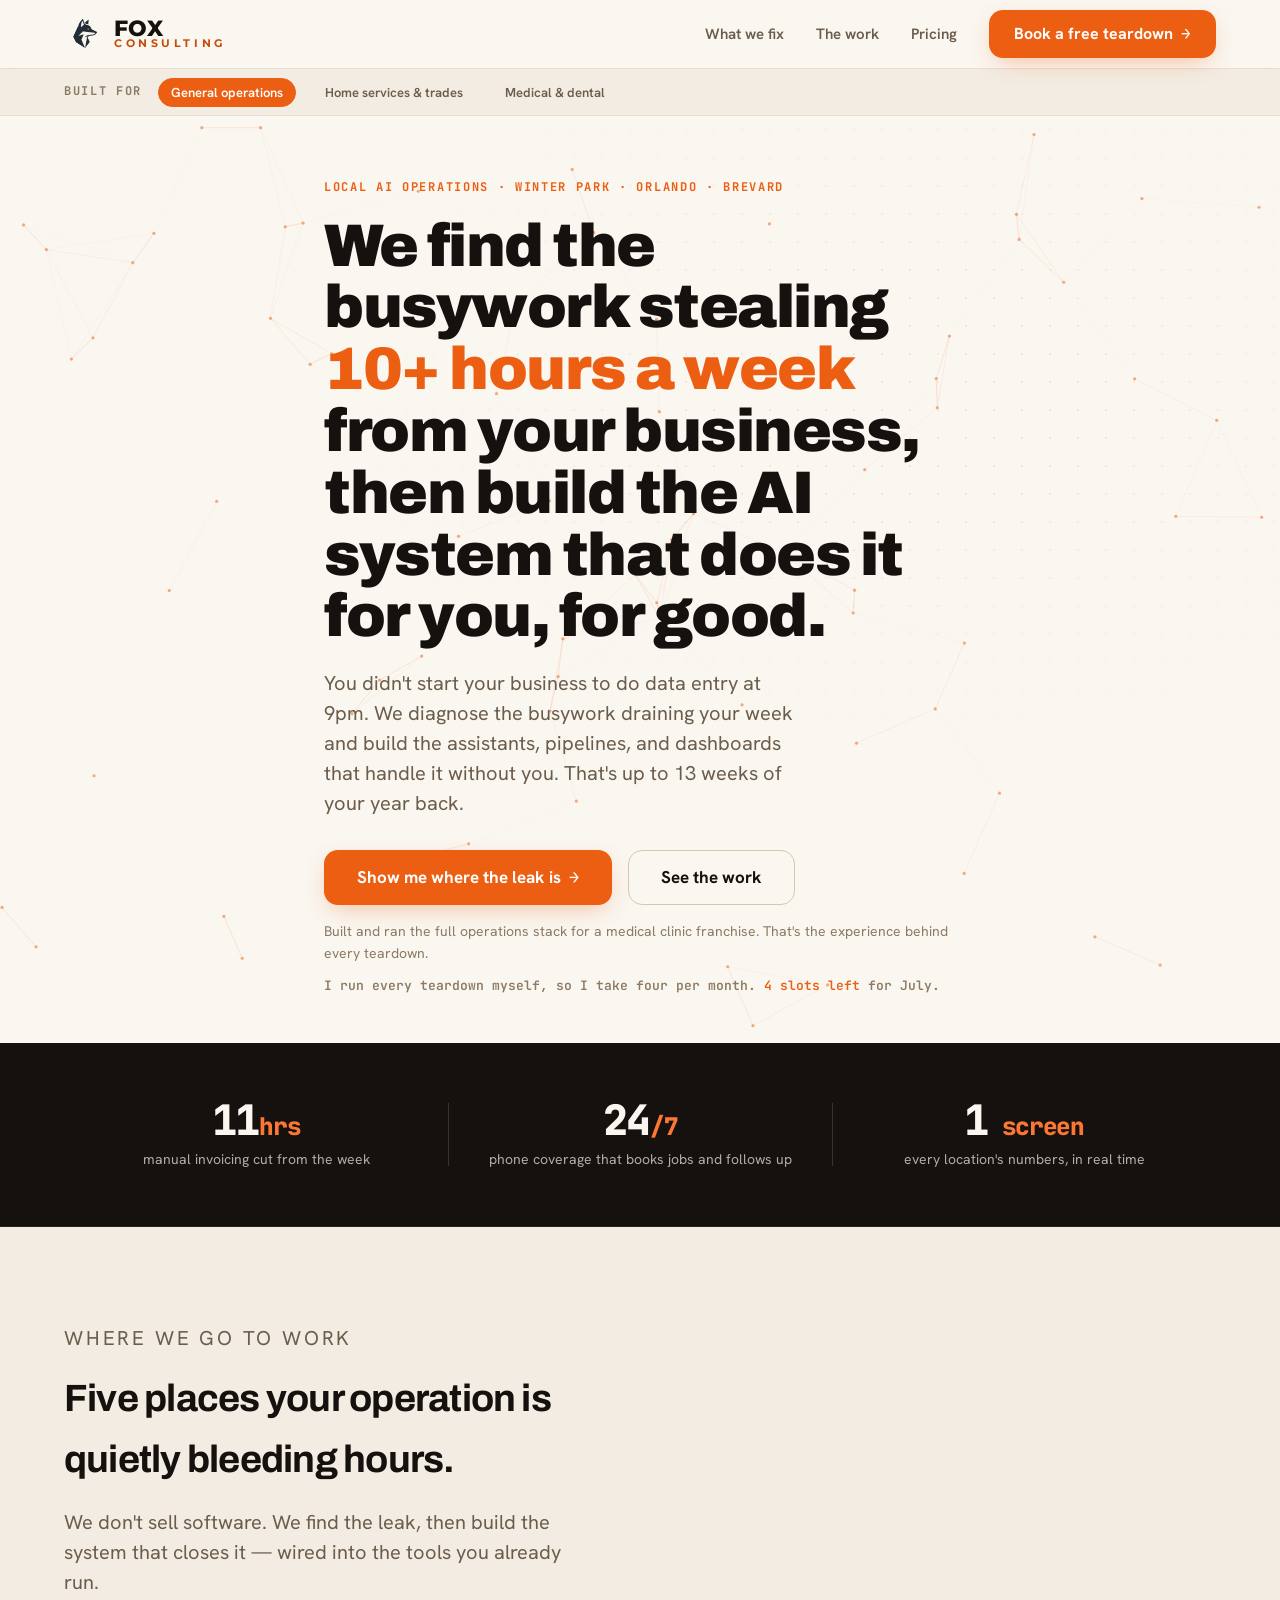
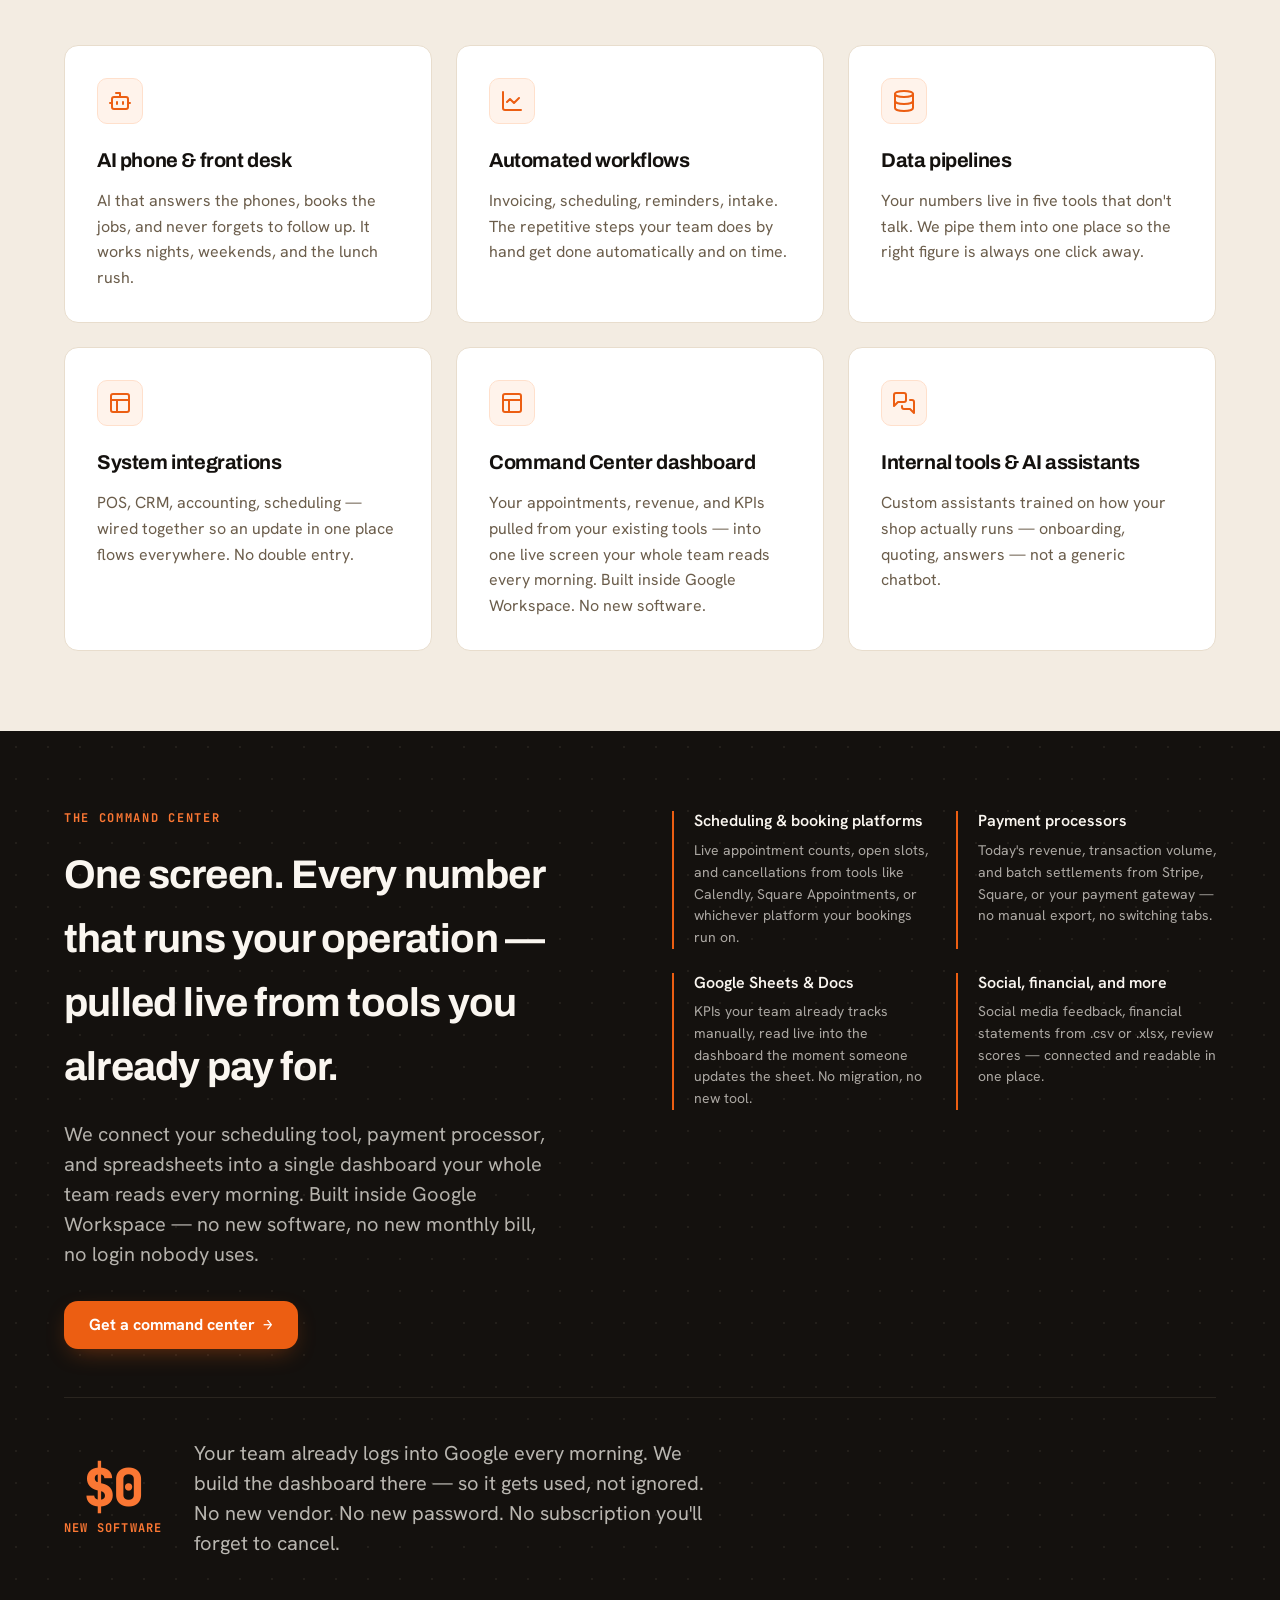
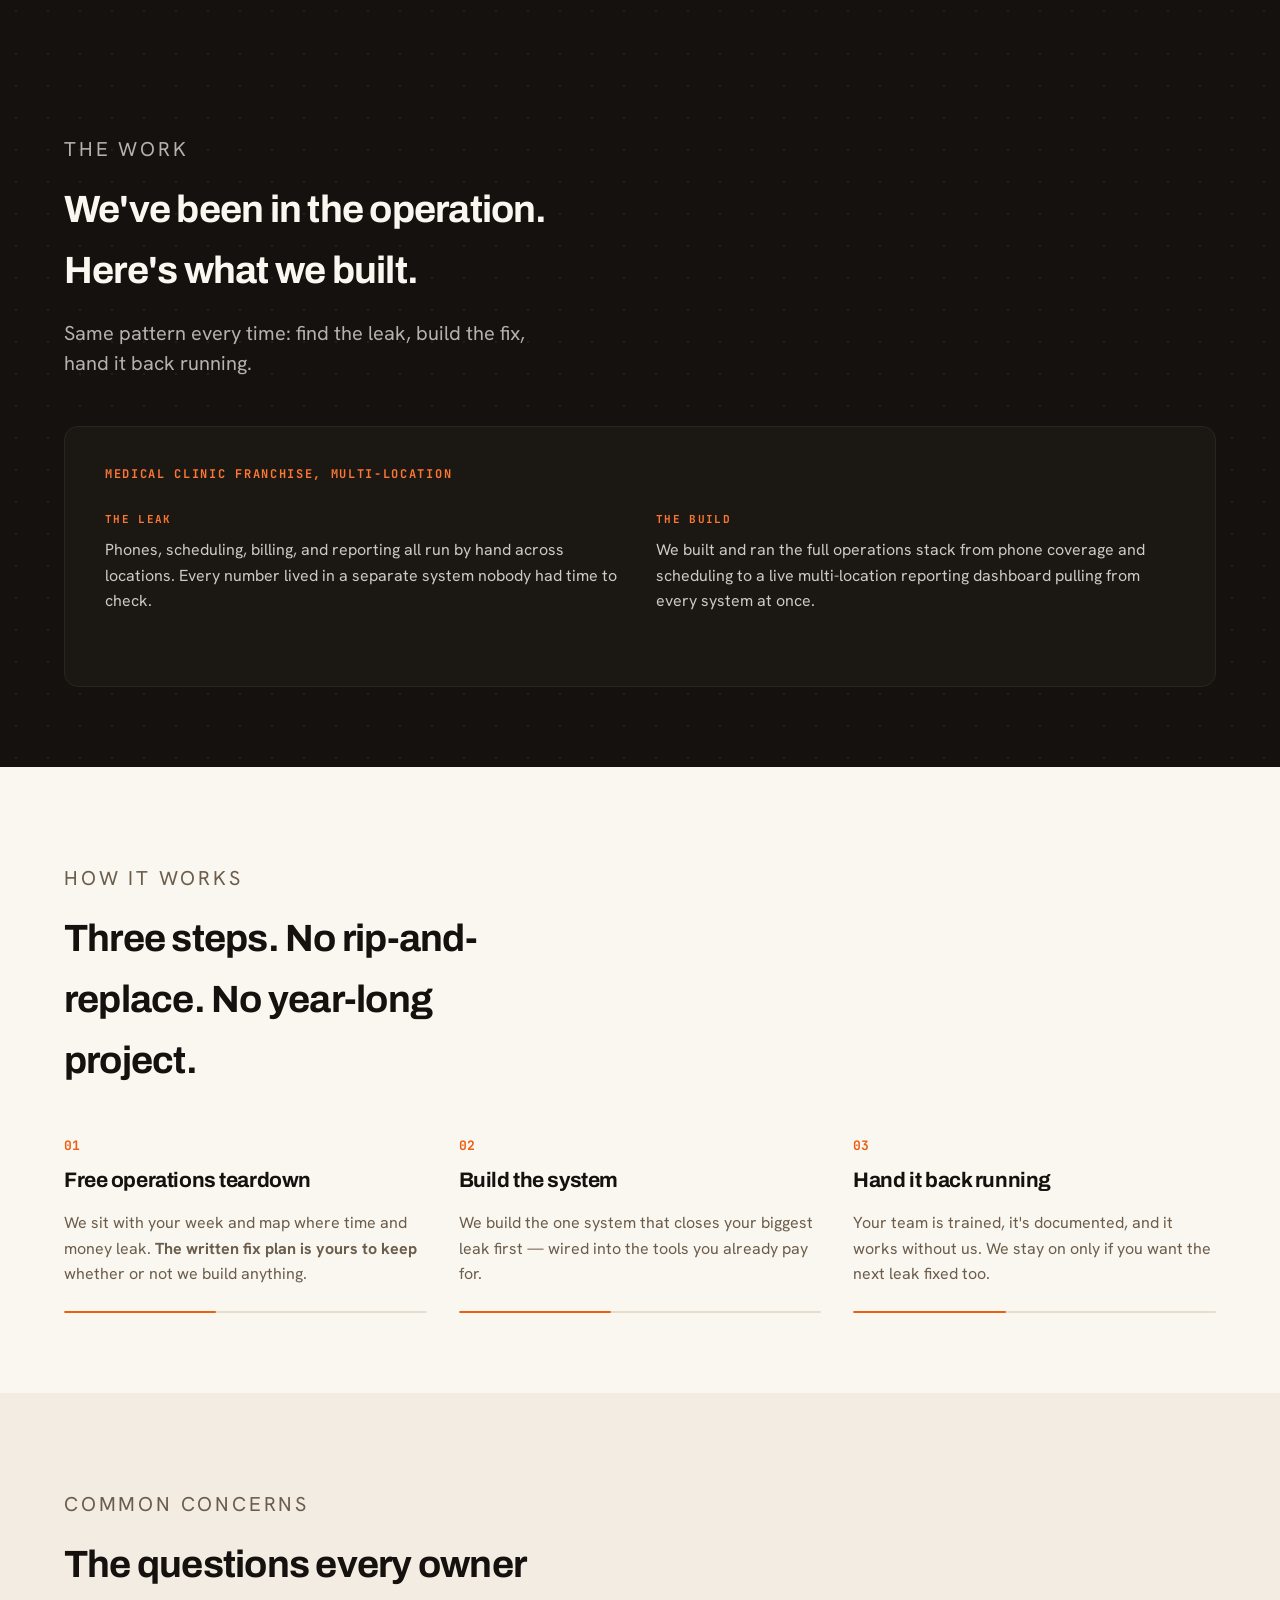
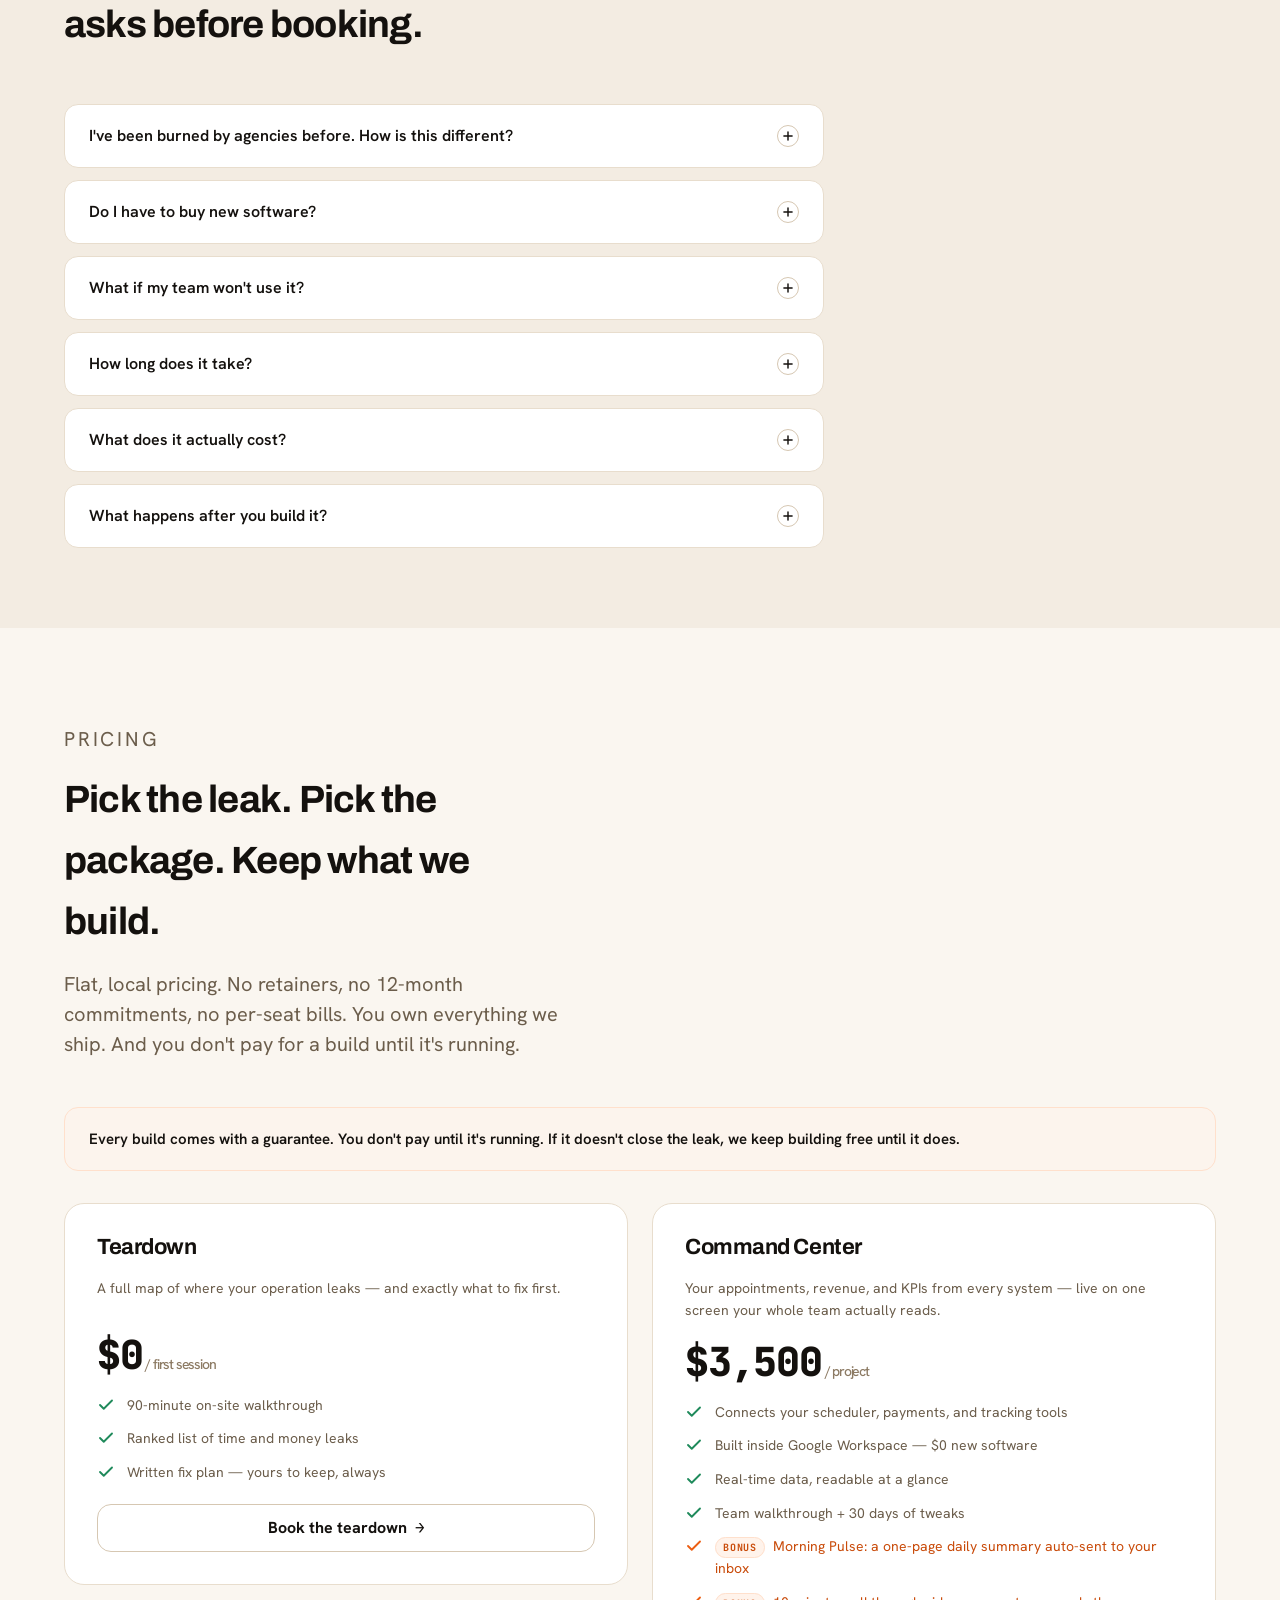
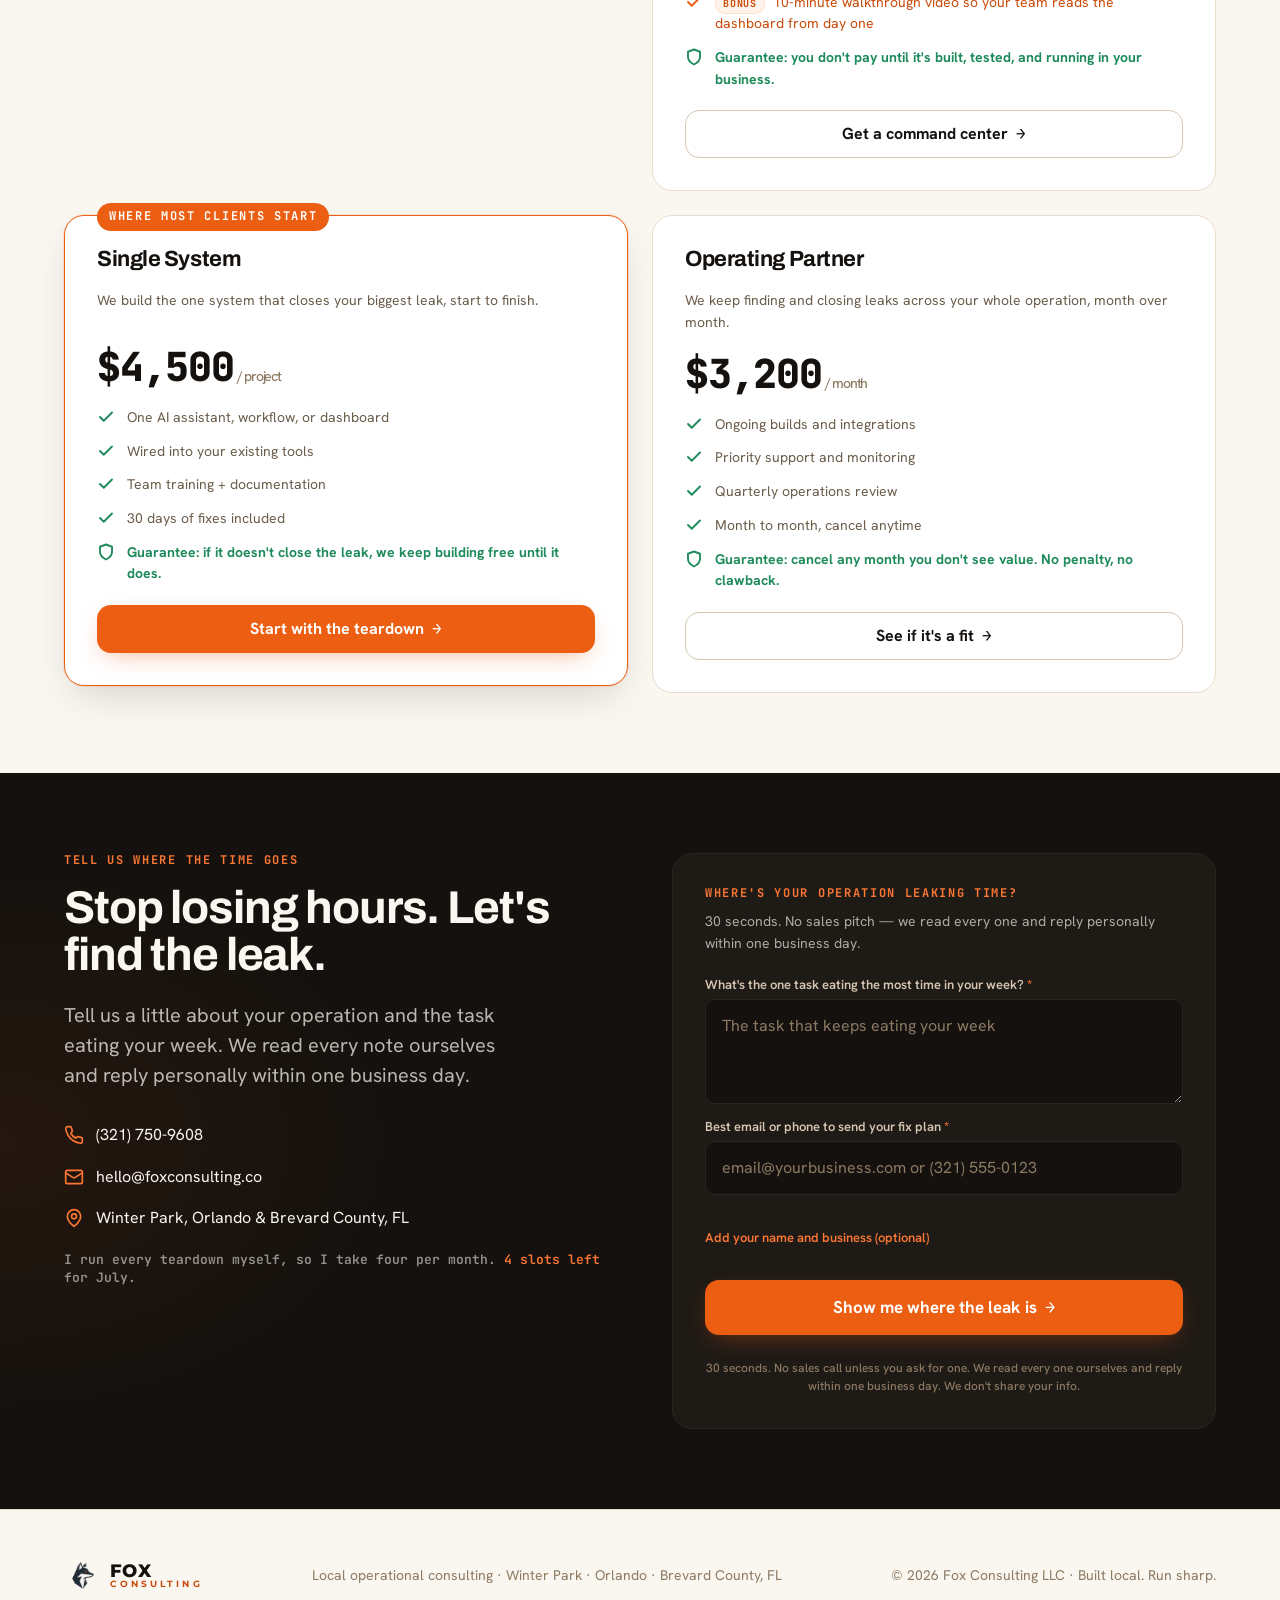
==== commit f7d22cc9: "Round 2: remove video, add canvas particle hero, fix dead set() calls - R5: Remove VIDEO PLAYER JS b" ====
--- a/index.html
+++ b/index.html
@@ -42,15 +42,6 @@
     })();
   </script>
 
-  <!-- ============================================================
-       VIDEO — paste your Loom or YouTube embed URL to activate.
-       Loom:    https://www.loom.com/embed/YOUR_ID
-       YouTube: https://www.youtube.com/embed/YOUR_ID
-       ============================================================ -->
-  <script>
-    window.FOX_VIDEO_URL = ""; // e.g. "https://www.loom.com/embed/abc123"
-  </script>
-
   <link rel="preconnect" href="https://fonts.googleapis.com">
   <link rel="preconnect" href="https://fonts.gstatic.com" crossorigin>
   <link rel="stylesheet" href="colors_and_type.css">
@@ -132,85 +123,18 @@
               mask-image: radial-gradient(ellipse 80% 70% at 70% 30%, #000 20%, transparent 70%);
       pointer-events:none;
     }
-    /* warm orange glow orb behind the video */
-    .hero::after {
-      content:""; position:absolute; right:-80px; top:-40px; z-index:0;
-      width: 520px; height: 520px; border-radius: 50%;
-      background: radial-gradient(circle, rgba(236,94,18,.13) 0%, transparent 68%);
-      pointer-events:none;
-    }
-    .hero-grid { position: relative; z-index: 1; display: grid; grid-template-columns: 1.1fr .9fr; gap: var(--space-14); align-items: center; }
+    /* canvas particle background */
+    #hero-bg { position: absolute; inset: 0; width: 100%; height: 100%; z-index: 0; pointer-events: none; }
+    .hero > *:not(#hero-bg) { position: relative; z-index: 1; }
+    @media (prefers-reduced-motion: reduce) { #hero-bg { opacity: 0.4; } }
+
+    .hero-grid { position: relative; z-index: 1; max-width: 680px; }
     .hero h1 { font-weight: 900; font-size: clamp(36px, 5.2vw, 60px); line-height: 1.03; letter-spacing: var(--tracking-display); margin: var(--space-5) 0; }
     .hero h1 .ink { color: var(--accent); }
     .hero .lead { font: var(--text-lead); color: var(--fg-secondary); max-width: 44ch; margin-bottom: var(--space-8); }
     .hero-cta { display: flex; flex-wrap: wrap; gap: var(--space-4); align-items: center; }
     .hero-note { font: var(--text-small); color: var(--fg-muted); margin-top: var(--space-5); line-height: 1.55; }
     .hero-note b { color: var(--fg); font-weight: 600; }
-
-    /* ---- video player ---- */
-    .video-wrap {
-      position: relative; border-radius: var(--radius-xl);
-      background: var(--char-900); border: 1px solid var(--border-inverse);
-      overflow: hidden; cursor: pointer;
-      box-shadow: var(--shadow-lg), 0 0 0 1px rgba(236,94,18,.12);
-      transition: transform .2s cubic-bezier(.2,.8,.2,1), box-shadow .2s;
-      aspect-ratio: 16/10;
-    }
-    .video-wrap:hover { transform: translate(2px,-3px); box-shadow: var(--shadow-lg), 0 0 0 1px rgba(236,94,18,.28), 0 24px 48px -16px rgba(20,17,14,.3); }
-    .video-poster {
-      width: 100%; height: 100%; object-fit: cover; display: block; opacity: .72;
-      background: linear-gradient(135deg, var(--char-900) 0%, var(--char-800) 50%, color-mix(in srgb, var(--fox-900) 60%, var(--char-900)) 100%);
-    }
-    /* grid lines on the poster */
-    .video-poster-art {
-      position: absolute; inset: 0;
-      background-image:
-        linear-gradient(rgba(236,94,18,.06) 1px, transparent 1px),
-        linear-gradient(90deg, rgba(236,94,18,.06) 1px, transparent 1px);
-      background-size: 36px 36px;
-    }
-    .video-poster-art::after {
-      content: ""; position: absolute; inset: 0;
-      background: radial-gradient(ellipse 60% 55% at 50% 50%, rgba(236,94,18,.12) 0%, transparent 70%);
-    }
-    .video-play {
-      position: absolute; inset: 0; display: flex; flex-direction: column; align-items: center; justify-content: center; gap: var(--space-4);
-    }
-    .play-btn {
-      width: 72px; height: 72px; border-radius: 50%;
-      background: var(--accent); display: flex; align-items: center; justify-content: center;
-      box-shadow: 0 0 0 12px rgba(236,94,18,.18), var(--shadow-accent);
-      transition: transform .2s cubic-bezier(.2,.8,.2,1), box-shadow .2s;
-      flex: none;
-    }
-    .video-wrap:hover .play-btn { transform: scale(1.08); box-shadow: 0 0 0 18px rgba(236,94,18,.14), 0 12px 32px -8px rgba(236,94,18,.55); }
-    .play-btn svg { margin-left: 4px; }
-    .video-label { font: 600 14px/1 var(--font-body); color: var(--sand-300); letter-spacing: .01em; }
-    .video-label em { color: var(--fox-400); font-style: normal; }
-    .video-tag {
-      position: absolute; top: var(--space-4); left: var(--space-4);
-      font: var(--text-overline); letter-spacing: var(--tracking-overline); text-transform: uppercase;
-      color: var(--fox-400); background: rgba(20,17,14,.7); padding: 5px 10px; border-radius: var(--radius-pill);
-      backdrop-filter: blur(4px);
-    }
-
-    /* ---- video modal ---- */
-    .video-modal {
-      display: none; position: fixed; inset: 0; z-index: 999;
-      background: rgba(20,17,14,.88); backdrop-filter: blur(6px);
-      align-items: center; justify-content: center; padding: var(--space-6);
-    }
-    .video-modal.open { display: flex; }
-    .modal-inner { position: relative; width: 100%; max-width: 860px; aspect-ratio: 16/9; border-radius: var(--radius-xl); overflow: hidden; box-shadow: var(--shadow-lg); }
-    .modal-inner iframe { position: absolute; inset: 0; width: 100%; height: 100%; border: 0; }
-    .modal-close {
-      position: absolute; top: -48px; right: 0;
-      background: transparent; border: 1px solid rgba(255,255,255,.18); border-radius: var(--radius-md);
-      color: var(--sand-50); cursor: pointer; padding: 8px 14px;
-      font: 600 13px/1 var(--font-body); display: flex; align-items: center; gap: var(--space-2);
-      transition: background .15s;
-    }
-    .modal-close:hover { background: rgba(255,255,255,.1); }
 
     /* ---- stats band (below hero) ---- */
     .stats-band { background: var(--bg-inverse); padding: var(--space-10) 0; border-bottom: 1px solid var(--char-800); }
@@ -493,41 +417,19 @@
   <!-- ===================== HERO ===================== -->
   <a id="top"></a>
   <section class="hero" id="heroSection">
+    <canvas id="hero-bg" aria-hidden="true"></canvas>
     <div class="wrap hero-grid">
-      <div>
-        <!-- Pre-populated with general variant — JS overwrites for niche-specific -->
-        <p class="overline" id="heroOverline">LOCAL AI OPERATIONS &middot; WINTER PARK &middot; ORLANDO &middot; BREVARD</p>
-        <h1 id="heroH1">We find where your operation <span class="ink">leaks time and money</span> — then build the AI systems that stop it.</h1>
-        <p class="lead" id="heroLead">You didn't start your business to do data entry at 9pm. We diagnose the busywork draining your week and build the assistants, pipelines, and dashboards that handle it without you.</p>
-        <div class="hero-cta">
-          <a class="btn btn-primary btn-lg" data-book href="#contact" id="heroCta">Show me where the leak is <span class="arrow">&rarr;</span></a>
-          <a class="btn btn-ghost btn-lg" href="#work">See the work</a>
-        </div>
-        <p class="hero-proof-strip" id="heroNote">Built and ran the full operations stack for a medical clinic franchise. That's the experience behind every teardown.</p>
-        <p class="scarcity" id="heroScarcity"></p>
-      </div>
-
-      <!-- VIDEO PLAYER -->
-      <div class="video-wrap" id="videoWrap" role="button" aria-label="Watch the 2-minute overview" tabindex="0">
-        <div class="video-poster-art"></div>
-        <span class="video-tag">2-min overview</span>
-        <div class="video-play">
-          <div class="play-btn">
-            <svg width="26" height="26" viewBox="0 0 24 24" fill="white"><polygon points="5 3 19 12 5 21 5 3"/></svg>
-          </div>
-          <span class="video-label" id="videoLabel">Watch how it works <em>&rarr;</em></span>
-        </div>
-      </div>
+      <p class="overline" id="heroOverline">LOCAL AI OPERATIONS &middot; WINTER PARK &middot; ORLANDO &middot; BREVARD</p>
+      <h1 id="heroH1">We find the busywork stealing <span class="ink">10+ hours a week</span> from your business, then build the AI system that does it for you, for good.</h1>
+      <p class="lead" id="heroLead">You didn't start your business to do data entry at 9pm. We diagnose the busywork draining your week and build the assistants, pipelines, and dashboards that handle it without you. That's up to 13 weeks of your year back.</p>
+      <div class="hero-cta">
+        <a class="btn btn-primary btn-lg" data-book href="#contact" id="heroCta">Show me where the leak is <span class="arrow">&rarr;</span></a>
+        <a class="btn btn-ghost btn-lg" href="#work">See the work</a>
+      </div>
+      <p class="hero-proof-strip" id="heroNote">Built and ran the full operations stack for a medical clinic franchise. That's the experience behind every teardown.</p>
+      <p class="scarcity" id="heroScarcity"></p>
     </div>
   </section>
-
-  <!-- video modal -->
-  <div class="video-modal" id="videoModal" role="dialog" aria-modal="true" aria-label="Video player">
-    <div class="modal-inner">
-      <button class="modal-close" id="modalClose">Close &times;</button>
-      <iframe id="videoFrame" src="" allowfullscreen allow="autoplay"></iframe>
-    </div>
-  </div>
 
   <!-- ===================== STATS BAND ===================== -->
   <div class="stats-band">
@@ -1042,12 +944,6 @@
       return '<article class="card reveal"><div class="ic">' + icon(f.ic) + '</div><h3>' + f.h + '</h3><p>' + f.p + '</p></article>';
     }).join(''));
 
-    set('exampleCards', d.examples.map(function(e) {
-      var unit = e.u ? '<span class="u">' + e.u + '</span>' : '';
-      return '<article class="ex reveal"><p class="kicker">' + e.k + '</p><p class="big">' + e.big + unit + '</p><h3>' + e.h + '</h3><p>' + e.p + '</p></article>';
-    }).join(''));
-    set('proofText', d.proof);
-
     set('ctaOverline', d.ctaOverline);
     set('ctaH2', d.ctaH2);
     set('ctaLead', d.ctaLead);
@@ -1118,43 +1014,6 @@
         }).join('&');
         uf.value = utms;
       }
-    })();
-
-    /* ============================================================
-       VIDEO PLAYER
-       ============================================================ */
-    (function () {
-      var videoUrl = window.FOX_VIDEO_URL || '';
-      var wrap = document.getElementById('videoWrap');
-      var modal = document.getElementById('videoModal');
-      var frame = document.getElementById('videoFrame');
-      var closeBtn = document.getElementById('modalClose');
-      var label = document.getElementById('videoLabel');
-
-      if (!videoUrl && label) {
-        label.innerHTML = 'Video coming soon — <em>see how it works below</em>';
-      }
-
-      function openVideo() {
-        if (!videoUrl) { var el = document.getElementById('how'); if (el) el.scrollIntoView({ behavior:'smooth' }); return; }
-        var src = videoUrl + (videoUrl.indexOf('?') > -1 ? '&' : '?') + 'autoplay=1';
-        frame.src = src;
-        modal.classList.add('open');
-        document.body.style.overflow = 'hidden';
-      }
-      function closeVideo() {
-        modal.classList.remove('open');
-        frame.src = '';
-        document.body.style.overflow = '';
-      }
-
-      if (wrap) {
-        wrap.addEventListener('click', openVideo);
-        wrap.addEventListener('keydown', function(e) { if (e.key === 'Enter' || e.key === ' ') { e.preventDefault(); openVideo(); } });
-      }
-      if (closeBtn) closeBtn.addEventListener('click', closeVideo);
-      if (modal) modal.addEventListener('click', function(e) { if (e.target === modal) closeVideo(); });
-      document.addEventListener('keydown', function(e) { if (e.key === 'Escape') closeVideo(); });
     })();
 
     /* ============================================================
@@ -1271,5 +1130,89 @@
     })();
 
   </script>
+  <script>
+  (function () {
+    var canvas = document.getElementById('hero-bg');
+    if (!canvas) return;
+    var ctx = canvas.getContext('2d');
+    var ACCENT = getComputedStyle(document.documentElement)
+                   .getPropertyValue('--accent') || '#EC5E12';
+    ACCENT = ACCENT.trim() || '#EC5E12';
+
+    var reduce = window.matchMedia('(prefers-reduced-motion: reduce)').matches;
+    var DPR = Math.min(window.devicePixelRatio || 1, 2);
+    var hero = canvas.parentElement;
+    var particles = [];
+    var mouse = { x: -9999, y: -9999 };
+    var raf = null, running = false;
+
+    function size() {
+      var w = hero.clientWidth, h = hero.clientHeight;
+      canvas.width = w * DPR; canvas.height = h * DPR;
+      canvas.style.width = w + 'px'; canvas.style.height = h + 'px';
+      ctx.setTransform(DPR, 0, 0, DPR, 0, 0);
+      var target = Math.min(90, Math.floor((w * h) / 16000));
+      if (w < 700) target = Math.floor(target * 0.5);
+      particles = [];
+      for (var i = 0; i < target; i++) {
+        particles.push({
+          x: Math.random() * w, y: Math.random() * h,
+          vx: (Math.random() - 0.5) * 0.3, vy: (Math.random() - 0.5) * 0.3
+        });
+      }
+    }
+
+    function frame() {
+      var w = hero.clientWidth, h = hero.clientHeight;
+      ctx.clearRect(0, 0, w, h);
+      for (var i = 0; i < particles.length; i++) {
+        var p = particles[i];
+        p.x += p.vx; p.y += p.vy;
+        if (p.x < 0 || p.x > w) p.vx *= -1;
+        if (p.y < 0 || p.y > h) p.vy *= -1;
+        var dxm = p.x - mouse.x, dym = p.y - mouse.y;
+        var dm = Math.sqrt(dxm * dxm + dym * dym);
+        if (dm < 120 && dm > 0) { p.x += (dxm / dm) * 0.6; p.y += (dym / dm) * 0.6; }
+        ctx.beginPath();
+        ctx.arc(p.x, p.y, 1.6, 0, Math.PI * 2);
+        ctx.fillStyle = ACCENT; ctx.globalAlpha = 0.5; ctx.fill();
+      }
+      for (var a = 0; a < particles.length; a++) {
+        for (var b = a + 1; b < particles.length; b++) {
+          var dx = particles[a].x - particles[b].x, dy = particles[a].y - particles[b].y;
+          var d = Math.sqrt(dx * dx + dy * dy);
+          if (d < 130) {
+            ctx.beginPath();
+            ctx.moveTo(particles[a].x, particles[a].y);
+            ctx.lineTo(particles[b].x, particles[b].y);
+            ctx.strokeStyle = ACCENT; ctx.globalAlpha = (1 - d / 130) * 0.18;
+            ctx.lineWidth = 1; ctx.stroke();
+          }
+        }
+      }
+      ctx.globalAlpha = 1;
+      raf = requestAnimationFrame(frame);
+    }
+
+    function start() { if (!running && !reduce) { running = true; frame(); } }
+    function stop() { running = false; if (raf) cancelAnimationFrame(raf); }
+
+    size();
+    if (reduce) { frame(); }
+    else {
+      window.addEventListener('resize', function () { size(); });
+      hero.addEventListener('mousemove', function (e) {
+        var r = hero.getBoundingClientRect();
+        mouse.x = e.clientX - r.left; mouse.y = e.clientY - r.top;
+      });
+      hero.addEventListener('mouseleave', function () { mouse.x = -9999; mouse.y = -9999; });
+      if ('IntersectionObserver' in window) {
+        new IntersectionObserver(function (es) {
+          es[0].isIntersecting ? start() : stop();
+        }, { threshold: 0.05 }).observe(hero);
+      } else { start(); }
+    }
+  })();
+  </script>
 </body>
 </html>
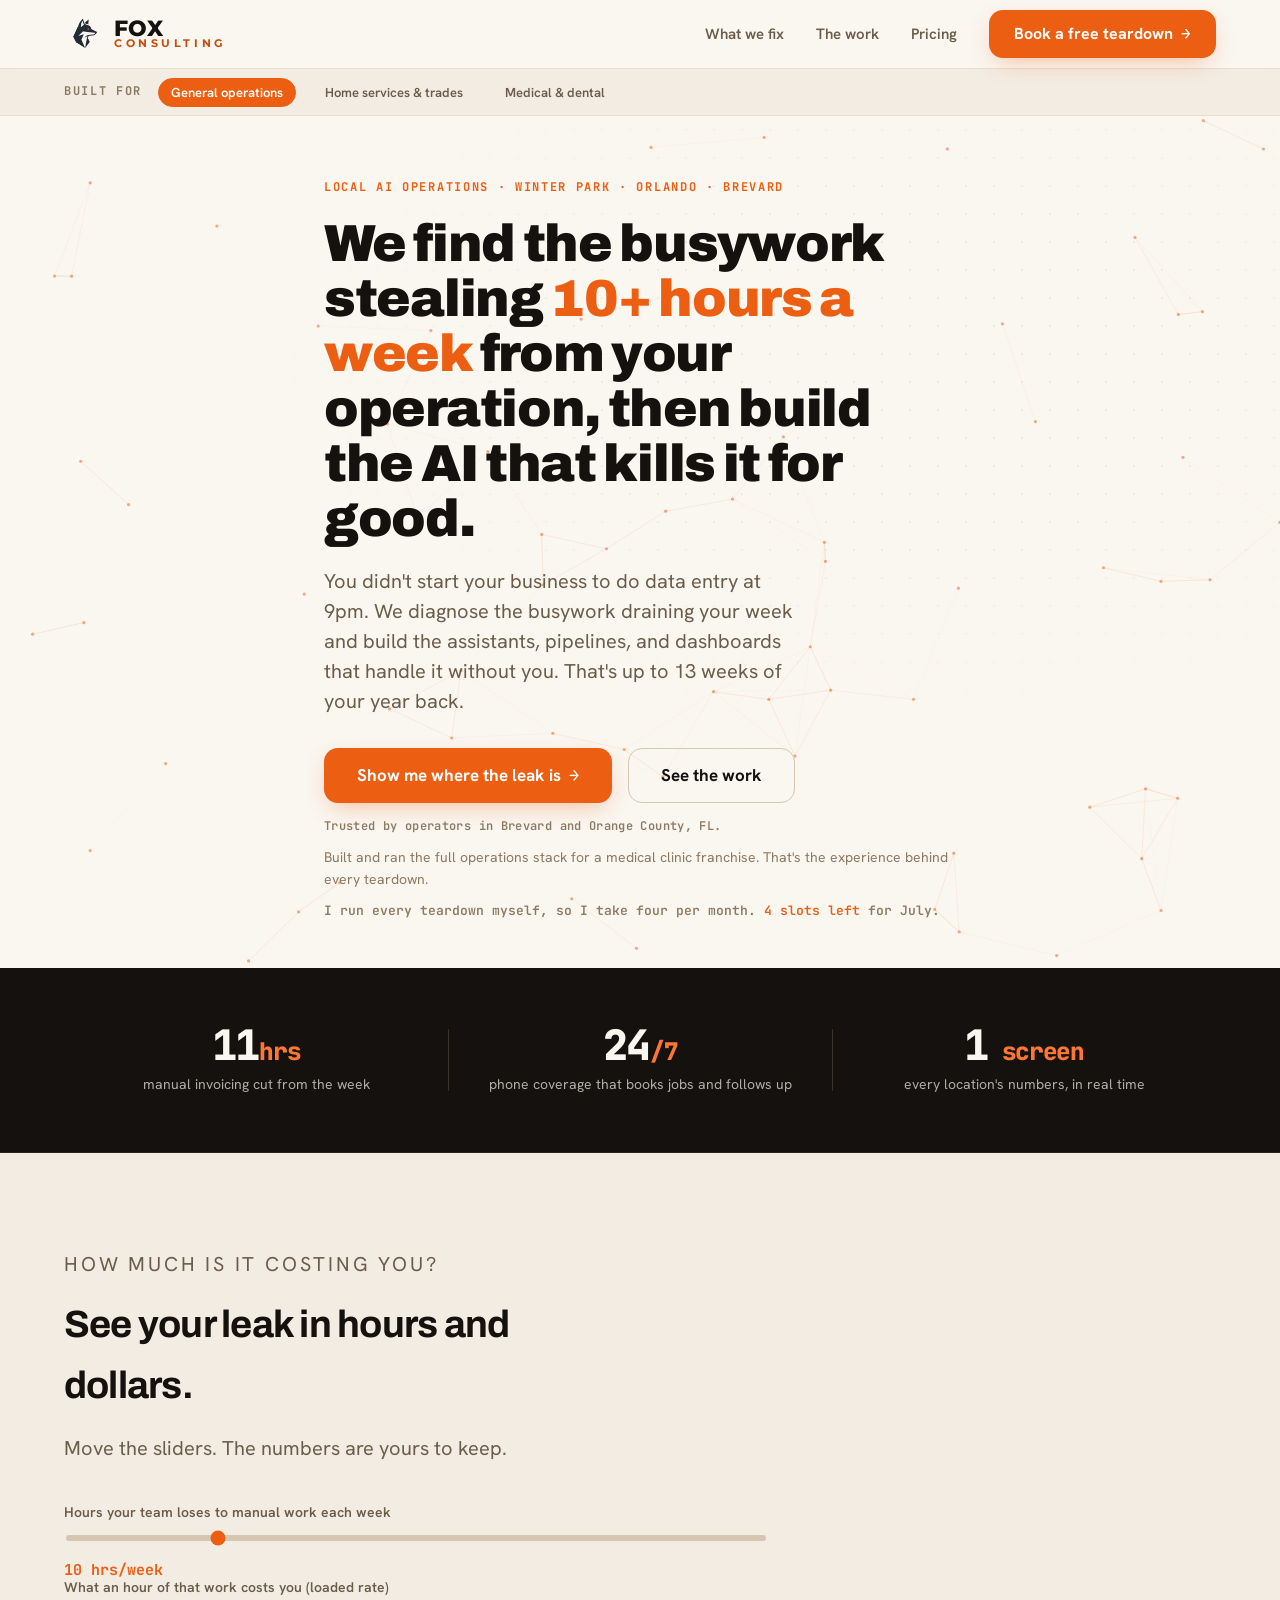
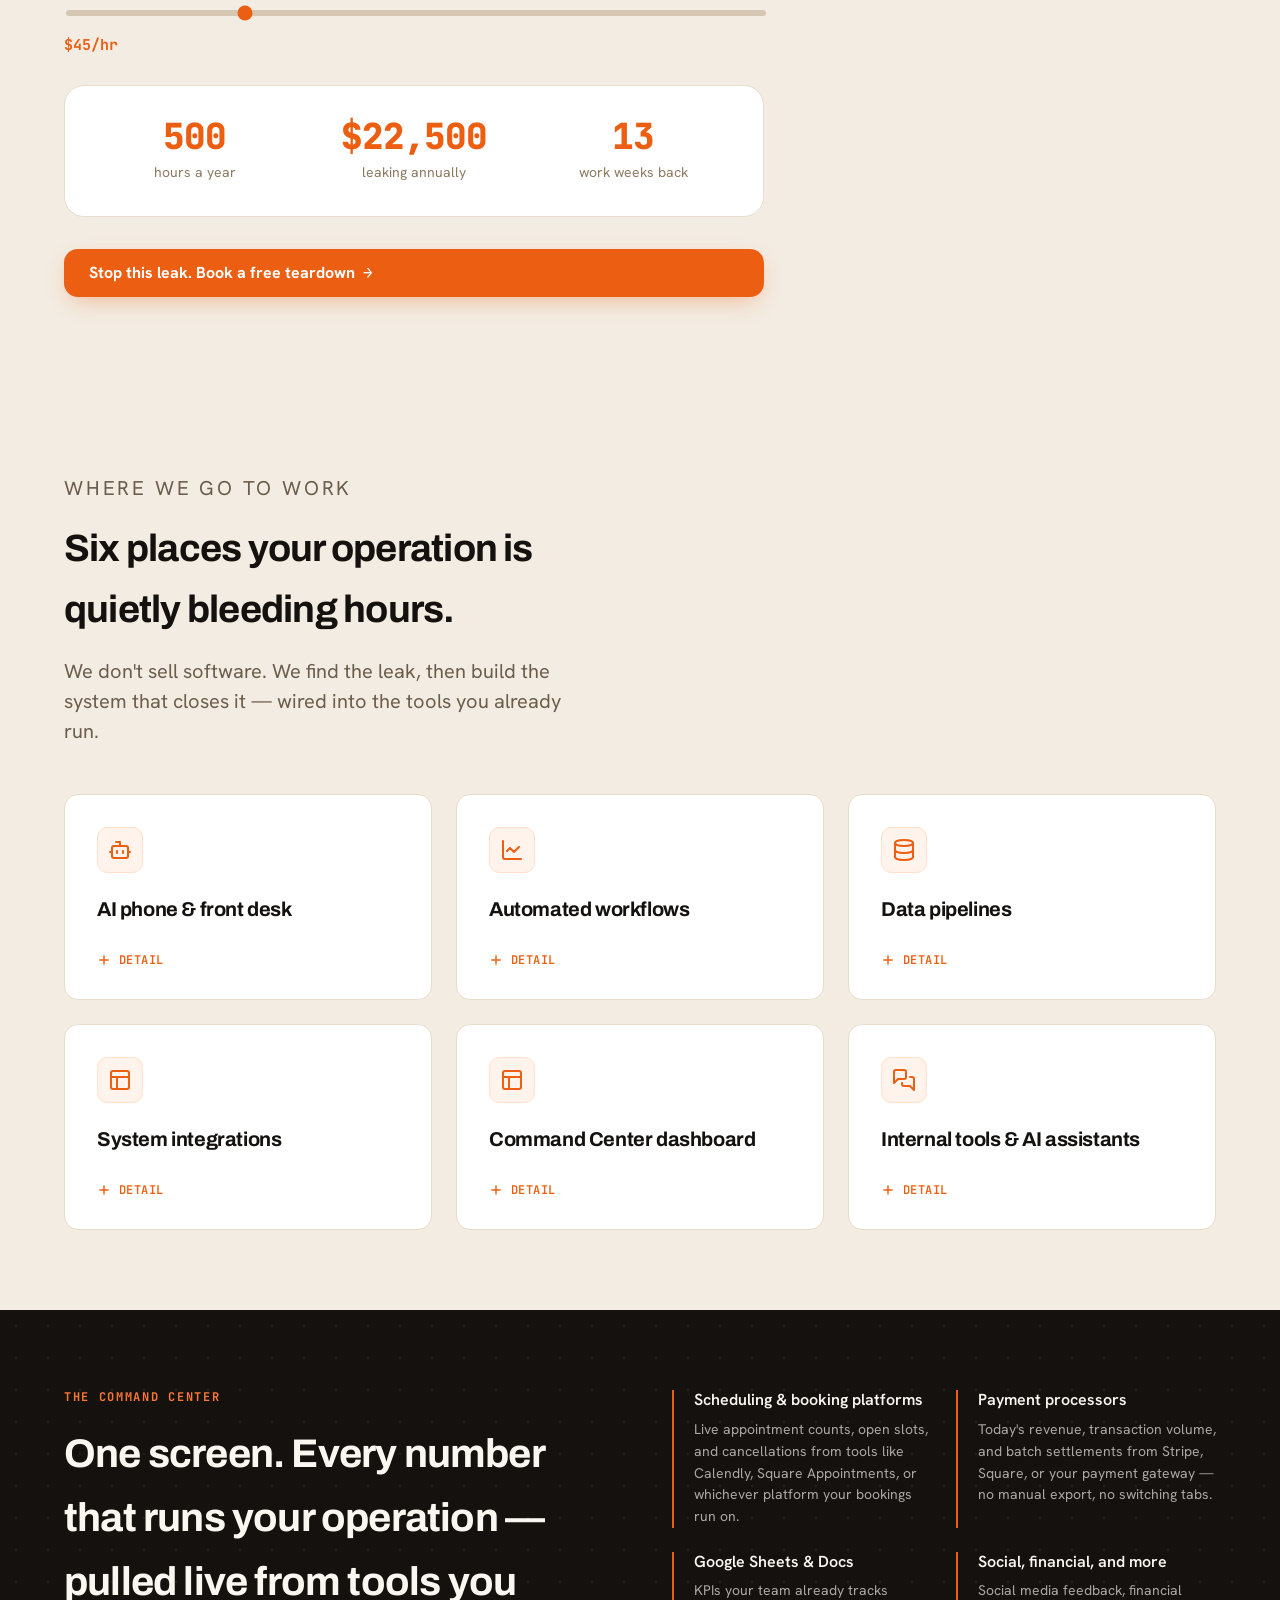
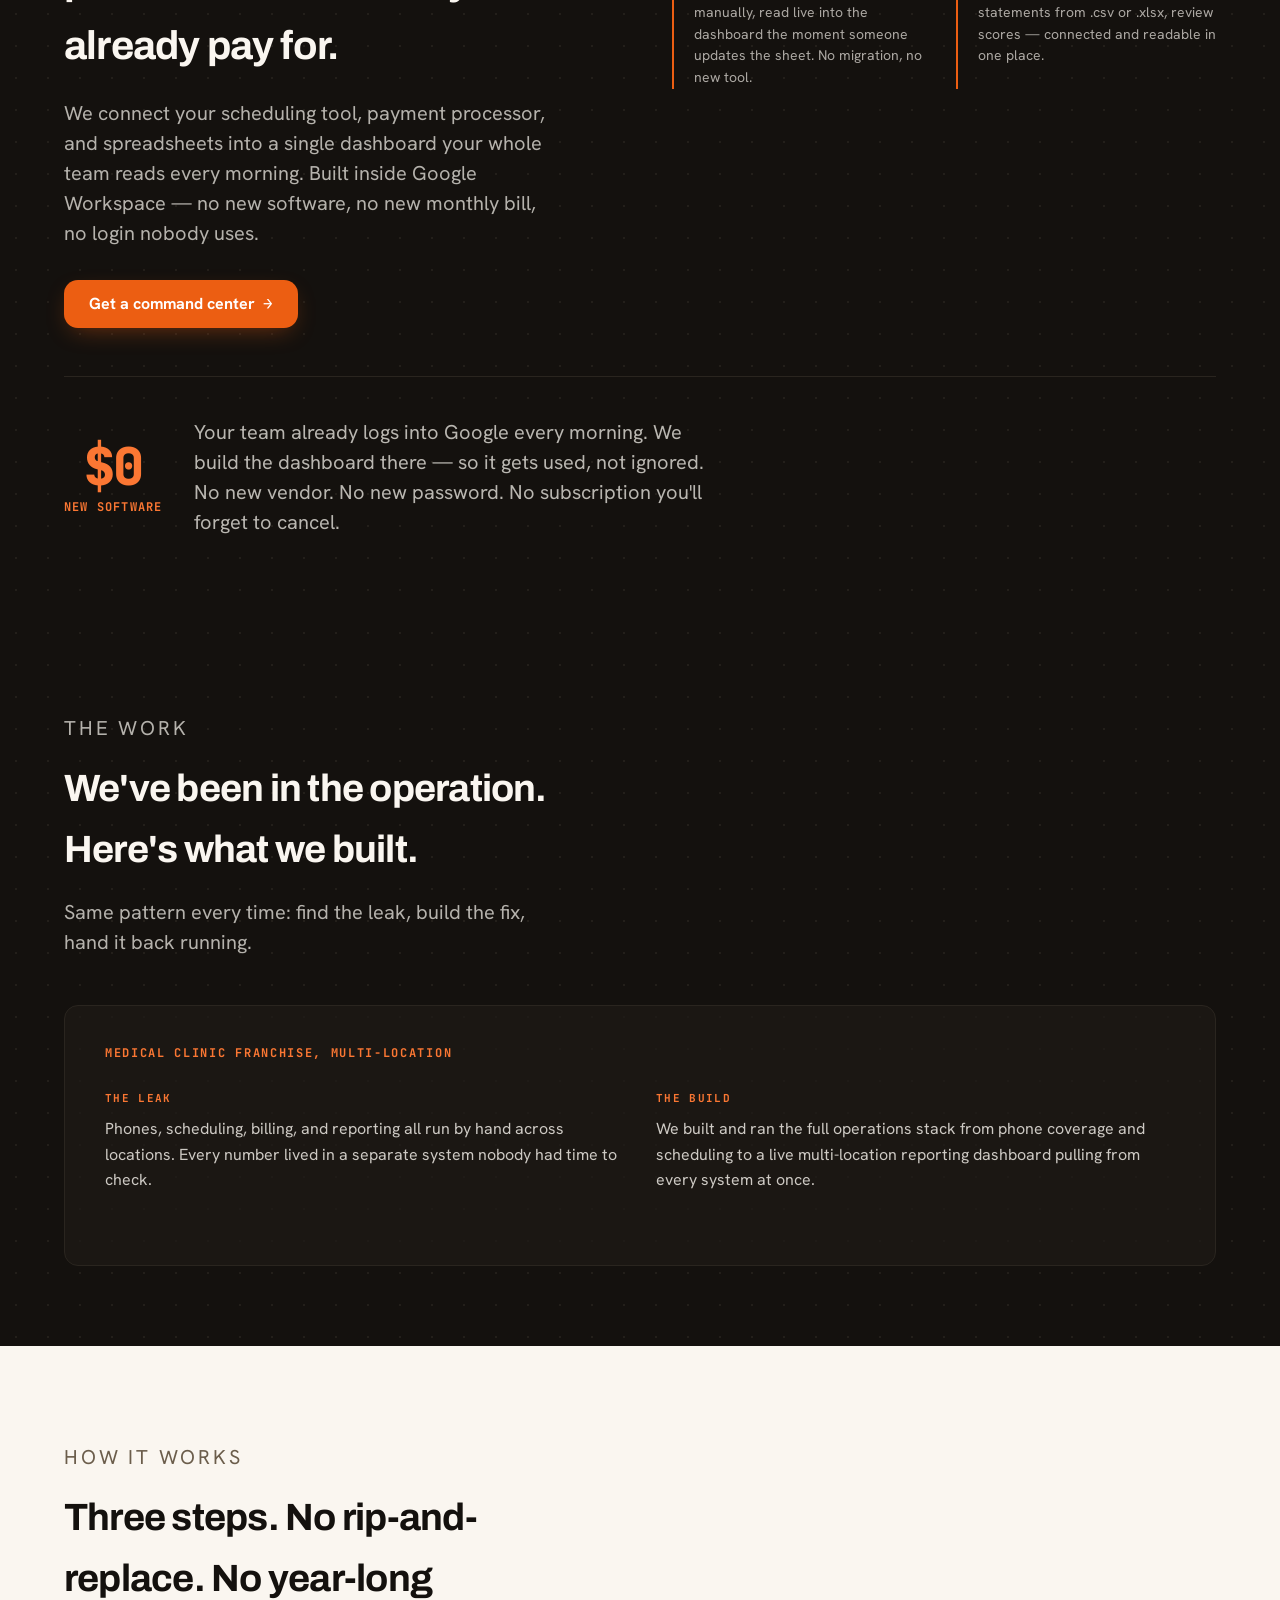
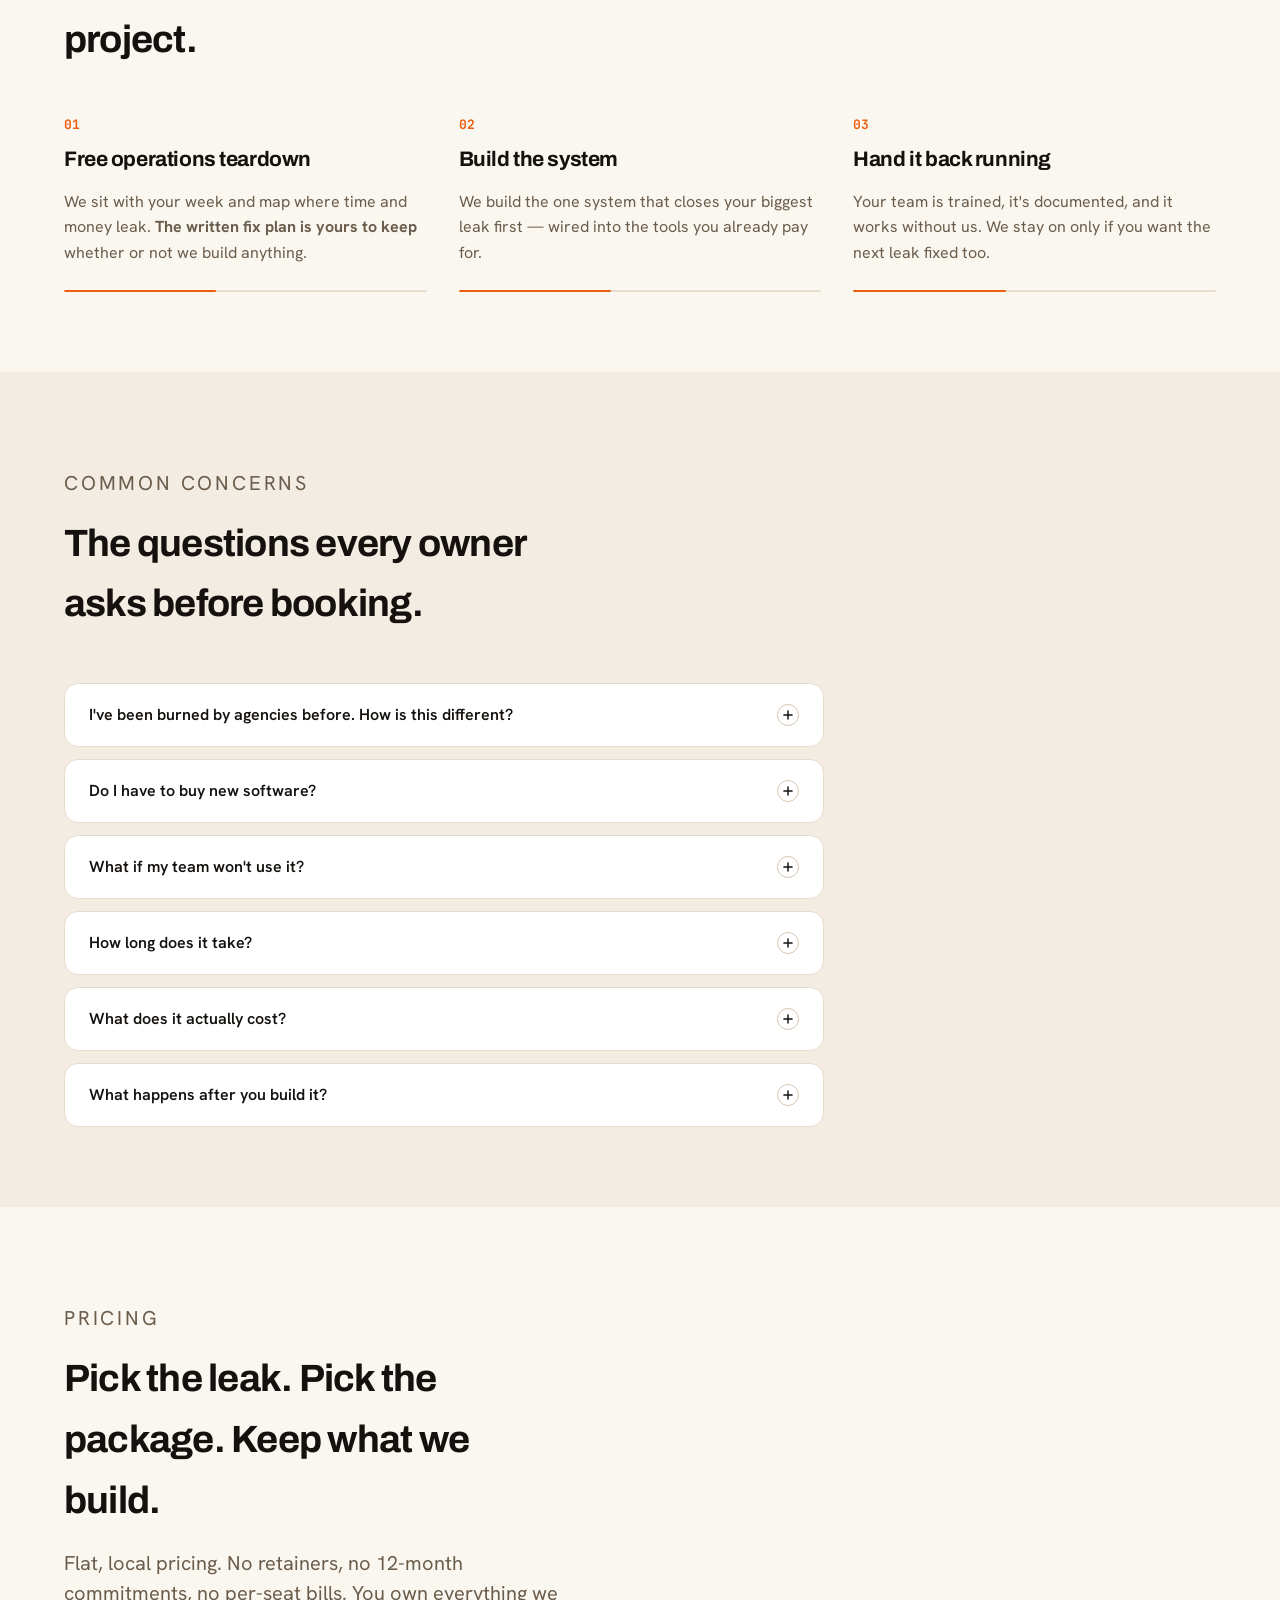
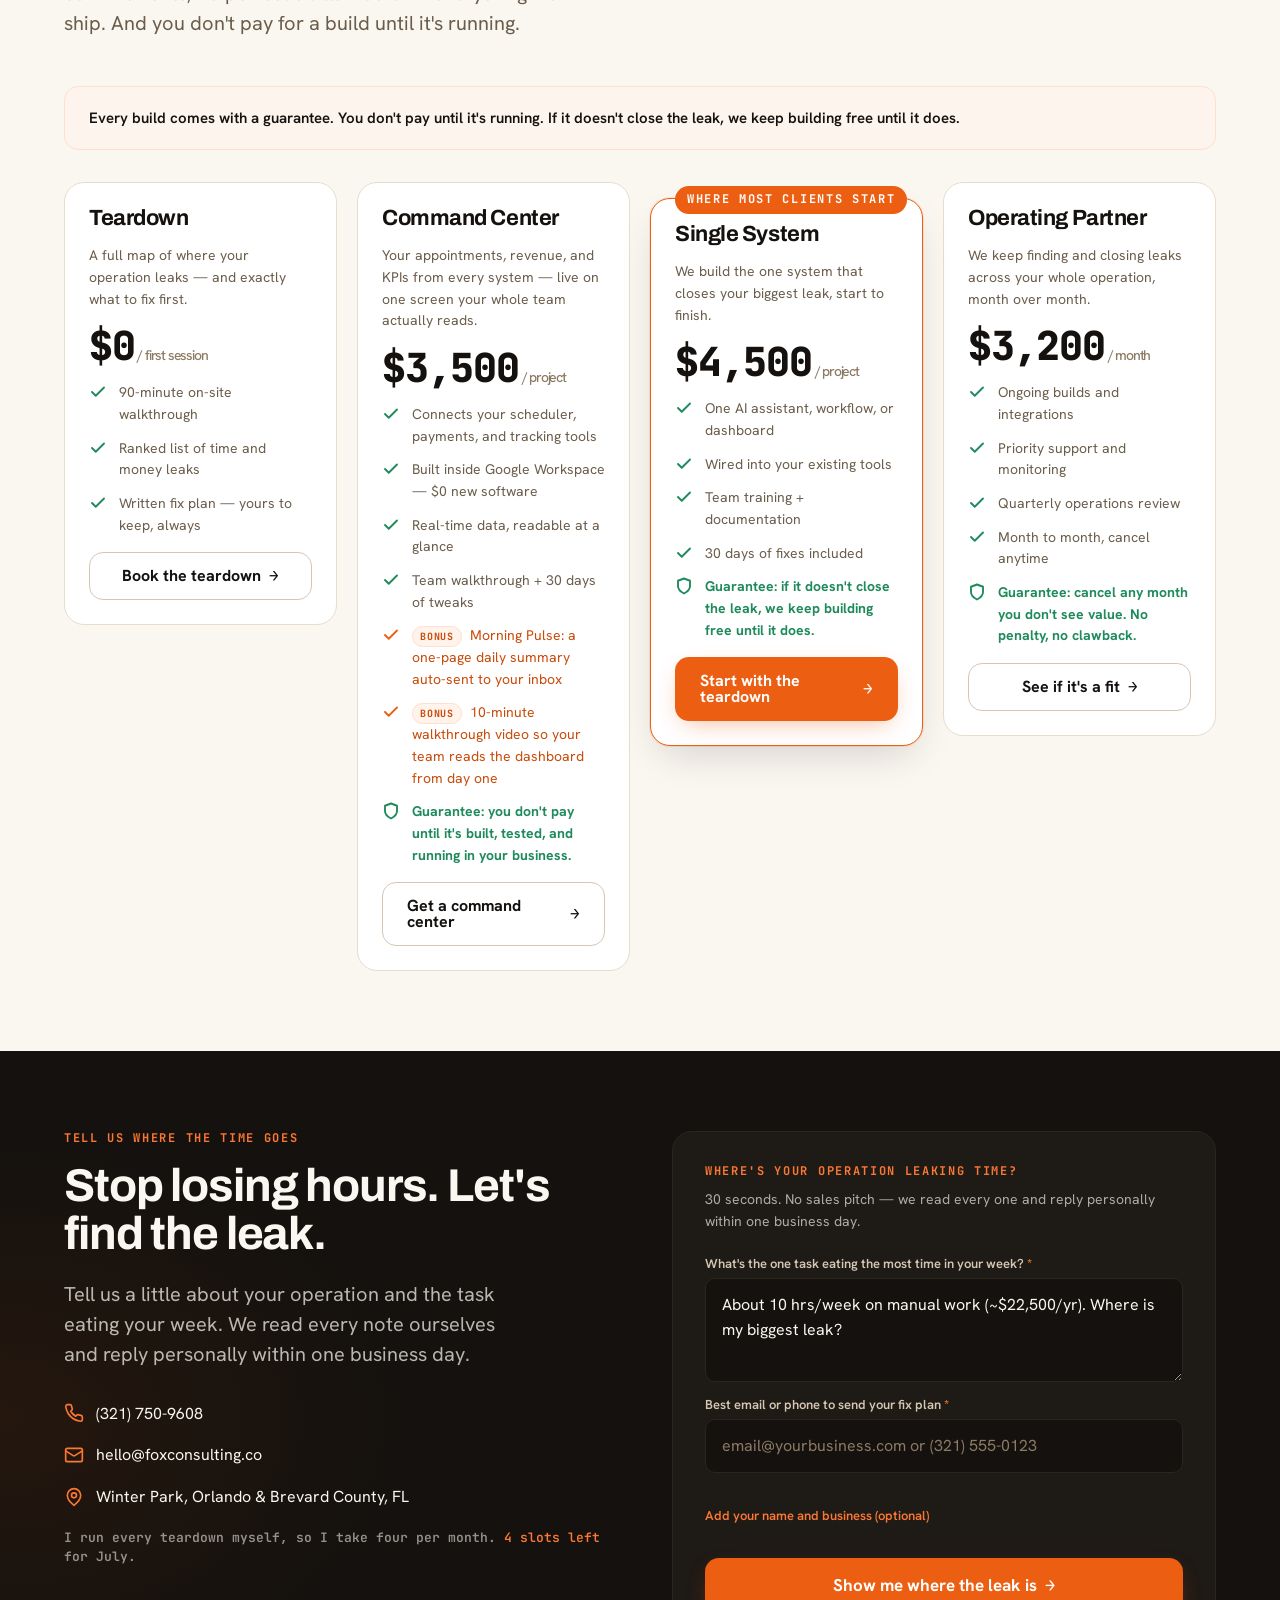
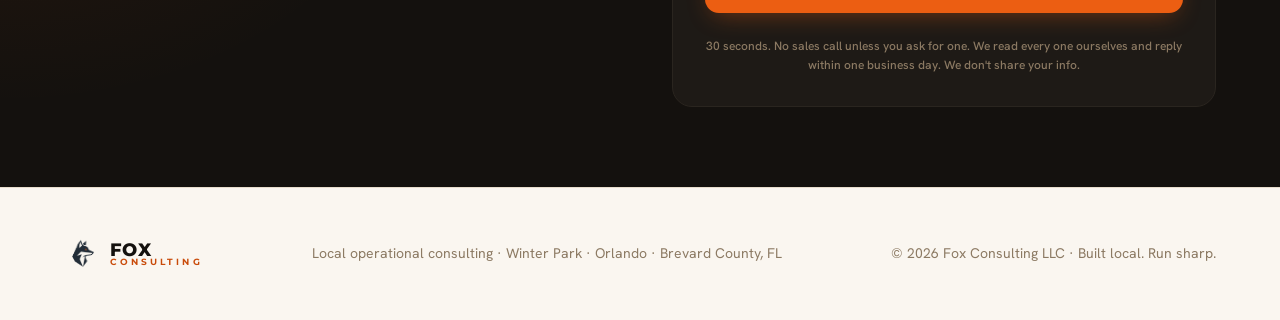
==== commit 0bba7aea: "Round 3: niche SPA switching, hero fold, calculator, pricing row, card expand P2 (Path B): refactor " ====
--- a/index.html
+++ b/index.html
@@ -129,7 +129,7 @@
     @media (prefers-reduced-motion: reduce) { #hero-bg { opacity: 0.4; } }
 
     .hero-grid { position: relative; z-index: 1; max-width: 680px; }
-    .hero h1 { font-weight: 900; font-size: clamp(36px, 5.2vw, 60px); line-height: 1.03; letter-spacing: var(--tracking-display); margin: var(--space-5) 0; }
+    .hero h1 { font-weight: 900; font-size: clamp(32px, 4.4vw, 52px); line-height: 1.06; letter-spacing: var(--tracking-display); margin: var(--space-5) 0; }
     .hero h1 .ink { color: var(--accent); }
     .hero .lead { font: var(--text-lead); color: var(--fg-secondary); max-width: 44ch; margin-bottom: var(--space-8); }
     .hero-cta { display: flex; flex-wrap: wrap; gap: var(--space-4); align-items: center; }
@@ -246,12 +246,46 @@
     .faq-a-inner { padding: 0 var(--space-6) var(--space-5); font: var(--text-body); color: var(--fg-secondary); line-height: 1.65; }
     .faq-item.open .faq-a { max-height: 300px; }
 
+    /* ---- time leak calculator ---- */
+    .calc-section { background: var(--bg-sunken); }
+    .calc-wrap { max-width: 700px; }
+    .calc-body { display: grid; gap: var(--space-8); }
+    .calc-sliders { display: grid; gap: var(--space-7); }
+    .calc-label { display: grid; gap: var(--space-3); cursor: default; }
+    .calc-lbl-text { font: 600 14px/1.3 var(--font-body); color: var(--fg-secondary); }
+    .calc-label input[type=range] {
+      -webkit-appearance: none; appearance: none;
+      width: 100%; height: 6px; border-radius: var(--radius-pill);
+      background: var(--border-strong); cursor: pointer; outline: none;
+      accent-color: var(--accent);
+    }
+    .calc-label input[type=range]:focus-visible { outline: 2px solid var(--accent); outline-offset: 4px; }
+    .calc-output { font: 700 15px/1 var(--font-mono); color: var(--accent); display: block; margin-top: var(--space-2); }
+    .calc-result {
+      display: grid; grid-template-columns: repeat(3, 1fr);
+      gap: var(--space-6);
+      background: var(--bg-elevated); border: 1px solid var(--border);
+      border-radius: var(--radius-xl); padding: var(--space-8);
+      text-align: center;
+    }
+    .calc-stat strong { display: block; font: 800 36px/1 var(--font-mono); letter-spacing: -.03em; color: var(--accent); }
+    .calc-stat span { font: var(--text-small); color: var(--fg-muted); margin-top: var(--space-2); display: block; }
+
+    /* ---- focus area cards — interactive expand ---- */
+    .card { cursor: pointer; }
+    .card .card-expand { display: flex; align-items: center; gap: var(--space-2); margin-top: var(--space-4); font: 600 12px/1 var(--font-mono); color: var(--accent); letter-spacing: .04em; text-transform: uppercase; }
+    .card .card-expand svg { width: 14px; height: 14px; transition: transform .2s; flex: none; }
+    .card.open .card-expand svg { transform: rotate(45deg); }
+    .card .card-detail { max-height: 0; overflow: hidden; transition: max-height .3s cubic-bezier(.2,.8,.2,1); }
+    .card.open .card-detail { max-height: 200px; }
+    .card.open { border-color: rgba(236,94,18,.35); box-shadow: var(--shadow-md); }
+
     /* ---- pricing ---- */
     .pricing { }
-    .plans { display: grid; grid-template-columns: repeat(2, 1fr); gap: var(--space-6); align-items: start; }
-    .plan { background: var(--bg-elevated); border: 1px solid var(--border); border-radius: var(--radius-xl); padding: var(--space-8); display: flex; flex-direction: column; gap: var(--space-5); }
-    .plan.featured { border-color: var(--accent); box-shadow: var(--shadow-lg), 0 0 0 1px rgba(236,94,18,.12); position: relative; }
-    .plan.featured .badge { position: absolute; top: -13px; left: var(--space-8); background: var(--accent); color: var(--accent-fg); font: var(--text-overline); letter-spacing: var(--tracking-overline); text-transform: uppercase; padding: 6px 12px; border-radius: var(--radius-pill); }
+    .plans { display: grid; grid-template-columns: repeat(4, 1fr); gap: var(--space-5); align-items: start; }
+    .plan { background: var(--bg-elevated); border: 1px solid var(--border); border-radius: var(--radius-xl); padding: var(--space-6); display: flex; flex-direction: column; gap: var(--space-4); }
+    .plan.featured { border-color: var(--accent); box-shadow: var(--shadow-lg), 0 0 0 1px rgba(236,94,18,.12); position: relative; margin-top: var(--space-4); }
+    .plan.featured .badge { position: absolute; top: -13px; left: var(--space-6); background: var(--accent); color: var(--accent-fg); font: var(--text-overline); letter-spacing: var(--tracking-overline); text-transform: uppercase; padding: 6px 12px; border-radius: var(--radius-pill); }
     .plan .pname { font: 700 22px/1 var(--font-display); letter-spacing: var(--tracking-tight); }
     .plan .ptag { font: var(--text-small); color: var(--fg-secondary); min-height: 2.6em; }
     .plan .price { font: 800 40px/1 var(--font-mono); letter-spacing: -.03em; }
@@ -322,8 +356,11 @@
     .plan .bonus-li svg { color: var(--fox-500); }
     .bonus-tag { font: 700 10px/1 var(--font-mono); text-transform: uppercase; letter-spacing: .08em; background: var(--fox-50); color: var(--fox-600); border: 1px solid var(--fox-100); border-radius: var(--radius-pill); padding: 3px 7px; margin-right: 4px; flex: none; }
 
+    /* ---- hero trust strip ---- */
+    .hero-trust { font: 600 12px/1.3 var(--font-mono); color: var(--fg-muted); margin-top: var(--space-4); letter-spacing: .03em; }
+
     /* ---- hero proof strip + scarcity ---- */
-    .hero-proof-strip { font: var(--text-small); color: var(--fg-muted); margin-top: var(--space-4); }
+    .hero-proof-strip { font: var(--text-small); color: var(--fg-muted); margin-top: var(--space-3); }
     .scarcity { font: 600 13px/1.4 var(--font-mono); color: var(--fg-muted); margin-top: var(--space-3); }
     .scarcity .slots { color: var(--accent); }
     .contact-scarcity { font: 600 13px/1.4 var(--font-mono); color: color-mix(in srgb, var(--sand-50) 56%, transparent); margin-top: var(--space-5); }
@@ -358,10 +395,15 @@
     .float-cta.visible { opacity: 1; pointer-events: auto; }
 
     /* ---- responsive ---- */
+    @media (max-width: 1100px) {
+      .plans { grid-template-columns: repeat(2, 1fr); gap: var(--space-6); }
+      .plan.featured { margin-top: 0; }
+    }
     @media (max-width: 900px) {
       .hero-grid { grid-template-columns: 1fr; gap: var(--space-10); }
       .cards, .examples, .steps, .plans, .cmd-grid, .cmd-features, .case-fields { grid-template-columns: 1fr; }
       .contact-grid { grid-template-columns: 1fr; gap: var(--space-10); }
+      .calc-result { grid-template-columns: 1fr; gap: var(--space-4); }
       .stats-inner { gap: var(--space-2); }
       .stat-item + .stat-item::before { display: none; }
       .stat-item { border-top: 1px solid var(--char-800); padding: var(--space-5) var(--space-4); }
@@ -426,6 +468,7 @@
         <a class="btn btn-primary btn-lg" data-book href="#contact" id="heroCta">Show me where the leak is <span class="arrow">&rarr;</span></a>
         <a class="btn btn-ghost btn-lg" href="#work">See the work</a>
       </div>
+      <p class="hero-trust" id="heroTrust">Trusted by operators in Brevard and Orange County, FL.</p>
       <p class="hero-proof-strip" id="heroNote">Built and ran the full operations stack for a medical clinic franchise. That's the experience behind every teardown.</p>
       <p class="scarcity" id="heroScarcity"></p>
     </div>
@@ -443,12 +486,54 @@
     </div>
   </div>
 
+  <!-- ===================== TIME LEAK CALCULATOR ===================== -->
+  <section id="leak-calc" class="calc-section">
+    <div class="wrap">
+      <div class="calc-wrap reveal">
+        <div class="sec-head" style="margin-bottom:var(--space-10)">
+          <p class="overline">How much is it costing you?</p>
+          <h2>See your leak in hours and dollars.</h2>
+          <p>Move the sliders. The numbers are yours to keep.</p>
+        </div>
+        <div class="calc-body">
+          <div class="calc-sliders">
+            <label class="calc-label">
+              <span class="calc-lbl-text">Hours your team loses to manual work each week</span>
+              <input type="range" id="lc-hours" min="2" max="40" value="10" step="1" aria-label="Hours per week on manual work">
+              <output id="lc-hours-out" class="calc-output">10 hrs/week</output>
+            </label>
+            <label class="calc-label">
+              <span class="calc-lbl-text">What an hour of that work costs you (loaded rate)</span>
+              <input type="range" id="lc-rate" min="20" max="120" value="45" step="5" aria-label="Hourly cost of manual work">
+              <output id="lc-rate-out" class="calc-output">$45/hr</output>
+            </label>
+          </div>
+          <div class="calc-result">
+            <div class="calc-stat">
+              <strong id="lc-year-hours">500</strong>
+              <span>hours a year</span>
+            </div>
+            <div class="calc-stat">
+              <strong id="lc-year-cost">$22,500</strong>
+              <span>leaking annually</span>
+            </div>
+            <div class="calc-stat">
+              <strong id="lc-weeks">12</strong>
+              <span>work weeks back</span>
+            </div>
+          </div>
+          <a href="#contact" class="btn btn-primary" id="lc-cta">Stop this leak. Book a free teardown <span class="arrow">&rarr;</span></a>
+        </div>
+      </div>
+    </div>
+  </section>
+
   <!-- ===================== FOCUS AREAS ===================== -->
   <section class="focus" id="focus">
     <div class="wrap">
       <div class="sec-head reveal">
         <p class="overline">Where we go to work</p>
-        <h2 id="focusH2">Five places your operation is quietly bleeding hours.</h2>
+        <h2 id="focusH2">Six places your operation is quietly bleeding hours.</h2>
         <p id="focusP">We don't sell software. We find the leak, then build the system that closes it — wired into the tools you already run.</p>
       </div>
       <div class="cards" id="focusCards"></div>
@@ -722,7 +807,7 @@
         title: "Fox Consulting — AI-enabled operations for local businesses",
         meta: "Fox Consulting finds where your operation leaks time and money, then builds the AI systems that stop it. Local to Winter Park, Orlando, and Brevard County, FL.",
         overline: "LOCAL AI OPERATIONS &middot; WINTER PARK &middot; ORLANDO &middot; BREVARD",
-        h1: 'We find the busywork stealing <span class="ink">10+ hours a week</span> from your business, then build the AI system that does it for you, for good.',
+        h1: 'We find the busywork stealing <span class="ink">10+ hours a week</span> from your operation, then build the AI that kills it for good.',
         lead: "You didn't start your business to do data entry at 9pm. We diagnose the busywork draining your week and build the assistants, pipelines, and dashboards that handle it without you. That's up to 13 weeks of your year back.",
         cta: 'Show me where the leak is <span class="arrow">&rarr;</span>',
         note: 'Built and ran the full operations stack for a medical clinic franchise. That\'s the experience behind every teardown.',
@@ -731,7 +816,7 @@
           { num:"24", u:"/7", lab:"phone coverage that books jobs and follows up" },
           { num:"1", u:"\xa0screen", lab:"every location's numbers, in real time" }
         ],
-        focusH2: "Five places your operation is quietly bleeding hours.",
+        focusH2: "Six places your operation is quietly bleeding hours.",
         focusP: "We don't sell software. We find the leak, then build the system that closes it — wired into the tools you already run.",
         focus: [
           { ic:"phone", h:"AI phone & front desk", p:"AI that answers the phones, books the jobs, and never forgets to follow up. It works nights, weekends, and the lunch rush." },
@@ -789,7 +874,7 @@
           { num:"9",  u:"hrs", lab:"of dispatch, quoting, and invoicing off the owner's week" },
           { num:"24", u:"/7", lab:"after-hours and overflow call coverage that books the job" }
         ],
-        focusH2: "Six places your trucks are quietly leaking jobs and money.",
+        focusH2: "Six places your trucks are leaking jobs and money.",
         focusP: "We don't sell software. We find where your calls and paperwork bleed, then wire the system that books and bills them into the tools you already run.",
         focus: [
           { ic:"phone", h:"Missed calls = lost jobs",      p:"A missed call from a homeowner with a flooded water heater is a $4,000 job that goes to whoever picks up next. AI answers every ring, qualifies the job, and books it." },
@@ -902,8 +987,6 @@
       var n = p.get('niche');
       return NICHE[n] ? n : 'general';
     }
-    var current = getNiche();
-    var d = NICHE[current];
 
     // hide switcher for paid traffic
     (function () {
@@ -917,63 +1000,99 @@
     })();
 
     /* ============================================================
-       RENDER
+       RENDER — callable on load and on niche tab switch
        ============================================================ */
     function set(id, html) { var el = document.getElementById(id); if (el) el.innerHTML = html; }
     function icon(name) {
       return '<svg xmlns="http://www.w3.org/2000/svg" viewBox="0 0 24 24" fill="none" stroke="currentColor" stroke-width="2" stroke-linecap="round" stroke-linejoin="round">' + (ICONS[name] || ICONS.flow) + '</svg>';
     }
 
-    document.title = d.title;
-    var md = document.getElementById('metaDesc'); if (md) md.setAttribute('content', d.meta);
-
-    set('heroOverline', d.overline);
-    set('heroH1', d.h1);
-    set('heroLead', d.lead);
-    set('heroCta', d.cta);
-    set('heroNote', d.note);
-
-    // stats band
-    set('statRows', d.stats.map(function(s) {
-      return '<div class="stat-item"><div class="num" data-target="' + s.num.replace(/[^0-9]/g,'') + '">' + s.num + '<span class="u">' + s.u + '</span></div><p class="lab">' + s.lab + '</p></div>';
-    }).join(''));
-
-    set('focusH2', d.focusH2);
-    set('focusP', d.focusP);
-    set('focusCards', d.focus.map(function(f) {
-      return '<article class="card reveal"><div class="ic">' + icon(f.ic) + '</div><h3>' + f.h + '</h3><p>' + f.p + '</p></article>';
-    }).join(''));
-
-    set('ctaOverline', d.ctaOverline);
-    set('ctaH2', d.ctaH2);
-    set('ctaLead', d.ctaLead);
-
-    // niche switcher active state
-    document.querySelectorAll('.switch a[data-niche]').forEach(function(a) {
-      if (a.getAttribute('data-niche') === current) a.setAttribute('aria-current','true');
-    });
-
-    // FAQ
-    set('faqH2', d.faqH2);
-    set('faqList', d.faq.map(function(item, i) {
-      return '<div class="faq-item" id="faq'+i+'">' +
-        '<button class="faq-q" aria-expanded="false" aria-controls="faqA'+i+'" onclick="toggleFaq('+i+')">' +
-        '<span>' + item.q + '</span>' +
-        '<span class="icon"><svg viewBox="0 0 24 24" fill="none" stroke="currentColor" stroke-width="2.5" stroke-linecap="round"><line x1="12" y1="5" x2="12" y2="19"/><line x1="5" y1="12" x2="19" y2="12"/></svg></span>' +
-        '</button>' +
-        '<div class="faq-a" id="faqA'+i+'" role="region"><div class="faq-a-inner">' + item.a + '</div></div>' +
-        '</div>';
-    }).join(''));
-
-    // command center section
-    if (d.cmdCenter) {
-      set('cmdLead', d.cmdCenter.lead);
-      set('cmdFeatGrid', d.cmdCenter.features.map(function(f) {
-        return '<div class="cmd-feat reveal"><p class="feat-h">' + f.h + '</p><p class="feat-p">' + f.p + '</p></div>';
+    function renderNiche(niche) {
+      var d = NICHE[niche] || NICHE['general'];
+
+      document.title = d.title;
+      var md = document.getElementById('metaDesc'); if (md) md.setAttribute('content', d.meta);
+
+      set('heroOverline', d.overline);
+      set('heroH1', d.h1);
+      set('heroLead', d.lead);
+      set('heroCta', d.cta);
+      set('heroNote', d.note);
+
+      // stats band
+      set('statRows', d.stats.map(function(s) {
+        return '<div class="stat-item"><div class="num" data-target="' + s.num.replace(/[^0-9]/g,'') + '">' + s.num + '<span class="u">' + s.u + '</span></div><p class="lab">' + s.lab + '</p></div>';
       }).join(''));
-    }
-
-    // case studies
+
+      set('focusH2', d.focusH2);
+      set('focusP', d.focusP);
+      set('focusCards', d.focus.map(function(f) {
+        return '<article class="card reveal"><div class="ic">' + icon(f.ic) + '</div>' +
+          '<h3>' + f.h + '</h3>' +
+          '<div class="card-detail"><p>' + f.p + '</p></div>' +
+          '<span class="card-expand" aria-hidden="true">' +
+            '<svg viewBox="0 0 24 24" fill="none" stroke="currentColor" stroke-width="2.5" stroke-linecap="round"><line x1="12" y1="5" x2="12" y2="19"/><line x1="5" y1="12" x2="19" y2="12"/></svg>' +
+            'Detail' +
+          '</span>' +
+          '</article>';
+      }).join(''));
+
+      // wire card expand after render
+      setTimeout(function () {
+        document.querySelectorAll('#focusCards .card').forEach(function(card) {
+          if (!card.dataset.expandBound) {
+            card.dataset.expandBound = '1';
+            card.addEventListener('click', function () { card.classList.toggle('open'); });
+            card.addEventListener('keydown', function (e) {
+              if (e.key === 'Enter' || e.key === ' ') { e.preventDefault(); card.classList.toggle('open'); }
+            });
+            card.setAttribute('tabindex', '0');
+            card.setAttribute('role', 'button');
+          }
+        });
+      }, 0);
+
+      set('ctaOverline', d.ctaOverline);
+      set('ctaH2', d.ctaH2);
+      set('ctaLead', d.ctaLead);
+
+      // niche switcher active state
+      document.querySelectorAll('.switch a[data-niche]').forEach(function(a) {
+        if (a.getAttribute('data-niche') === niche) {
+          a.setAttribute('aria-current', 'true');
+        } else {
+          a.removeAttribute('aria-current');
+        }
+      });
+
+      // FAQ
+      set('faqH2', d.faqH2);
+      set('faqList', d.faq.map(function(item, i) {
+        return '<div class="faq-item" id="faq'+i+'">' +
+          '<button class="faq-q" aria-expanded="false" aria-controls="faqA'+i+'" onclick="toggleFaq('+i+')">' +
+          '<span>' + item.q + '</span>' +
+          '<span class="icon"><svg viewBox="0 0 24 24" fill="none" stroke="currentColor" stroke-width="2.5" stroke-linecap="round"><line x1="12" y1="5" x2="12" y2="19"/><line x1="5" y1="12" x2="19" y2="12"/></svg></span>' +
+          '</button>' +
+          '<div class="faq-a" id="faqA'+i+'" role="region"><div class="faq-a-inner">' + item.a + '</div></div>' +
+          '</div>';
+      }).join(''));
+
+      // command center section
+      if (d.cmdCenter) {
+        set('cmdLead', d.cmdCenter.lead);
+        set('cmdFeatGrid', d.cmdCenter.features.map(function(f) {
+          return '<div class="cmd-feat reveal"><p class="feat-h">' + f.h + '</p><p class="feat-p">' + f.p + '</p></div>';
+        }).join(''));
+      }
+
+      // form copy
+      set('formKicker', d.formKicker);
+      set('leadSubmit', d.submit);
+      set('successMsg', d.successMsg);
+      var nf = document.getElementById('nicheField'); if (nf) nf.value = niche;
+    }
+
+    // case studies — rendered once (not niche-specific)
     (function () {
       var ck = '<svg viewBox="0 0 24 24" fill="none" stroke="currentColor" stroke-width="2.5" stroke-linecap="round" stroke-linejoin="round" style="width:18px;height:18px;color:var(--success);flex:none;margin-top:1px"><polyline points="20 6 9 17 4 12"/></svg>';
       var html = CASES.map(function(c) {
@@ -991,18 +1110,16 @@
       set('caseGrid', html);
     })();
 
-    // scarcity lines
+    // scarcity lines — rendered once
     (function () {
       var txt = 'I run every teardown myself, so I take four per month. <span class="slots">' + SCARCITY.n + ' slots left</span> for ' + SCARCITY.month + '.';
       set('heroScarcity', txt);
       set('contactScarcity', txt);
     })();
 
-    // form copy
-    set('formKicker', d.formKicker);
-    set('leadSubmit', d.submit);
-    set('successMsg', d.successMsg);
-    var nf = document.getElementById('nicheField'); if (nf) nf.value = current;
+    // initial render
+    var current = getNiche();
+    renderNiche(current);
 
     // capture UTMs into the form
     (function () {
@@ -1015,6 +1132,17 @@
         uf.value = utms;
       }
     })();
+
+    // niche tab SPA switching — update content without full page reload
+    document.querySelectorAll('.switch a[data-niche]').forEach(function(a) {
+      a.addEventListener('click', function(e) {
+        e.preventDefault();
+        var n = a.getAttribute('data-niche');
+        history.pushState({ niche: n }, '', '?niche=' + n);
+        renderNiche(n);
+        window.scrollTo({ top: 0, behavior: 'smooth' });
+      });
+    });
 
     /* ============================================================
        CTA BUTTONS — scroll to form and focus it
@@ -1129,6 +1257,34 @@
       els.forEach(function(el) { io.observe(el); });
     })();
 
+  </script>
+  <script>
+  /* ---- Time Leak Calculator ---- */
+  (function () {
+    var h = document.getElementById('lc-hours');
+    var r = document.getElementById('lc-rate');
+    if (!h || !r) return;
+    var fmt = function (n) { return '$' + Math.round(n).toLocaleString(); };
+    function update() {
+      var hrs = +h.value, rate = +r.value;
+      var yearHours = hrs * 50;
+      var yearCost = yearHours * rate;
+      var weeks = Math.round(yearHours / 40);
+      document.getElementById('lc-hours-out').textContent = hrs + ' hrs/week';
+      document.getElementById('lc-rate-out').textContent = '$' + rate + '/hr';
+      document.getElementById('lc-year-hours').textContent = yearHours.toLocaleString();
+      document.getElementById('lc-year-cost').textContent = fmt(yearCost);
+      document.getElementById('lc-weeks').textContent = weeks;
+      var note = document.querySelector('#contact textarea');
+      if (note && !note.dataset.touched) {
+        note.value = 'About ' + hrs + ' hrs/week on manual work (~' + fmt(yearCost) + '/yr). Where is my biggest leak?';
+      }
+    }
+    [h, r].forEach(function (el) { el.addEventListener('input', update); });
+    var note = document.querySelector('#contact textarea');
+    if (note) note.addEventListener('input', function () { note.dataset.touched = '1'; });
+    update();
+  })();
   </script>
   <script>
   (function () {
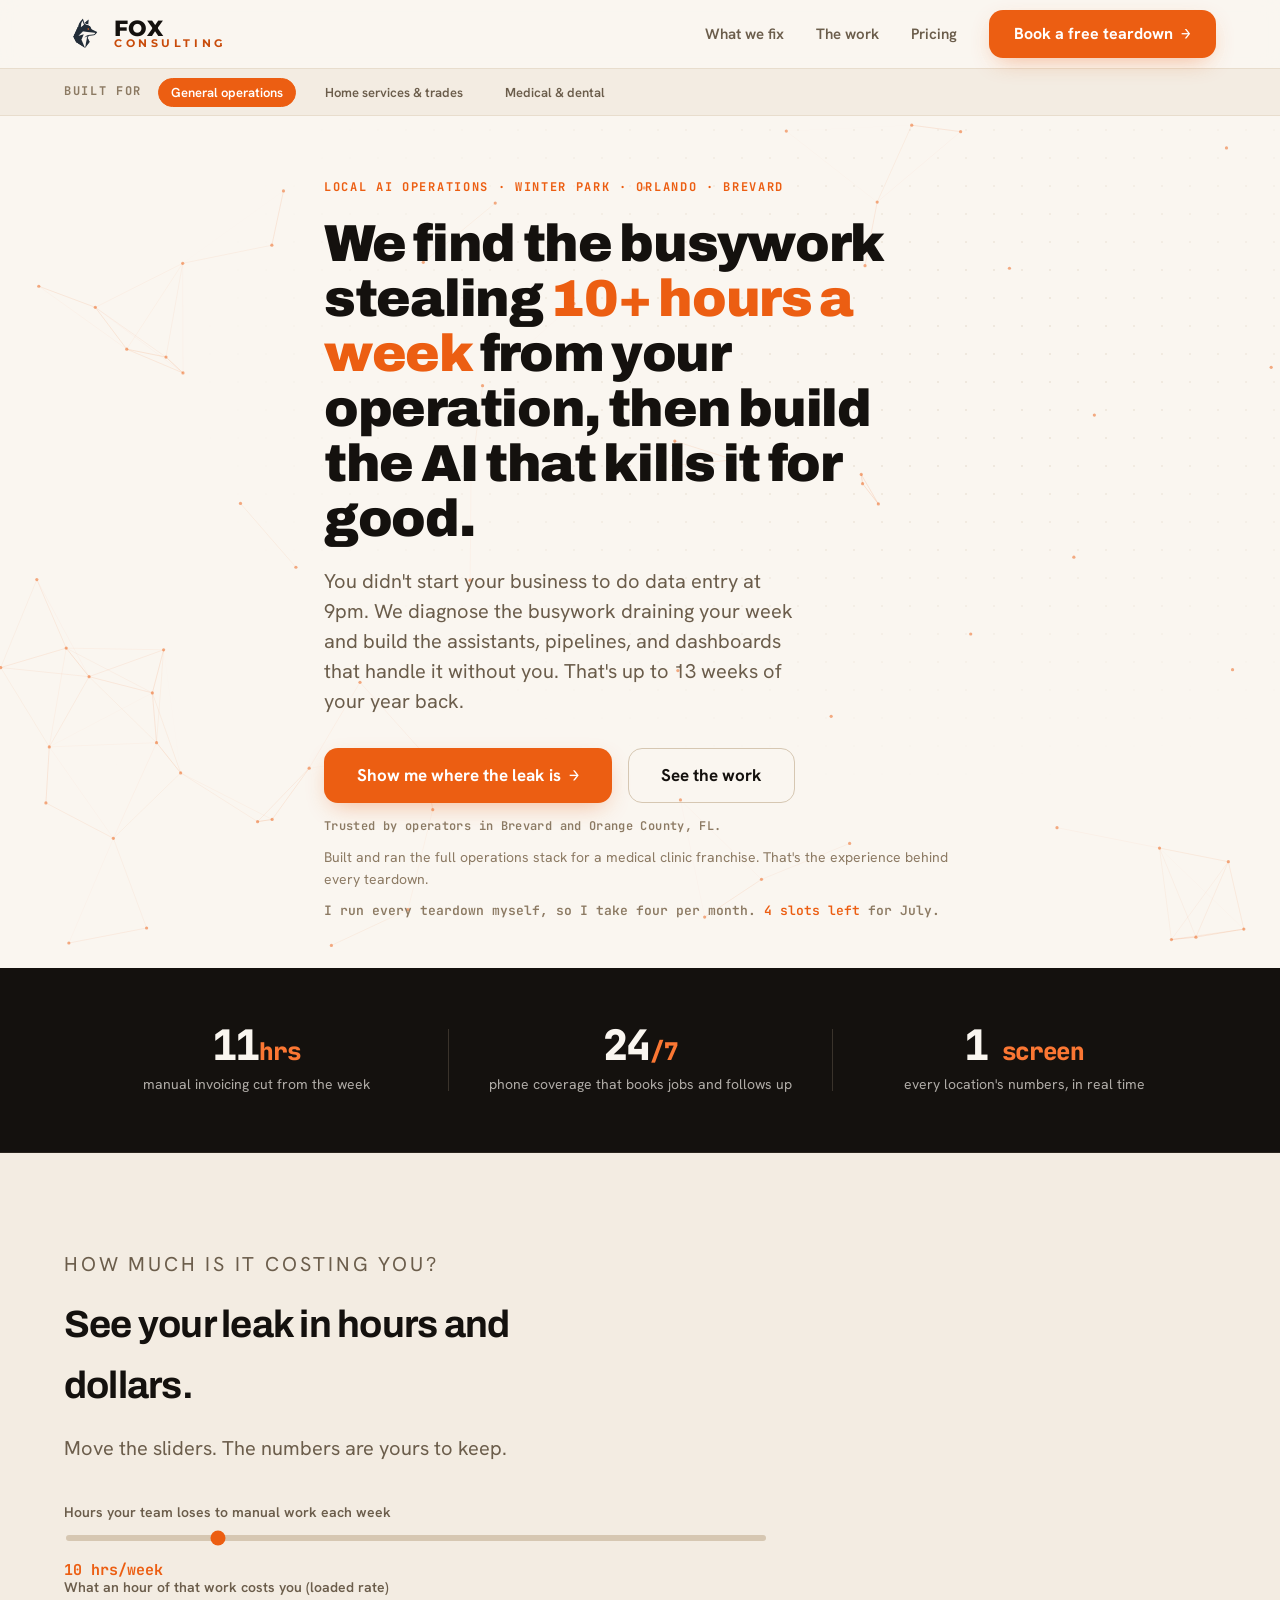
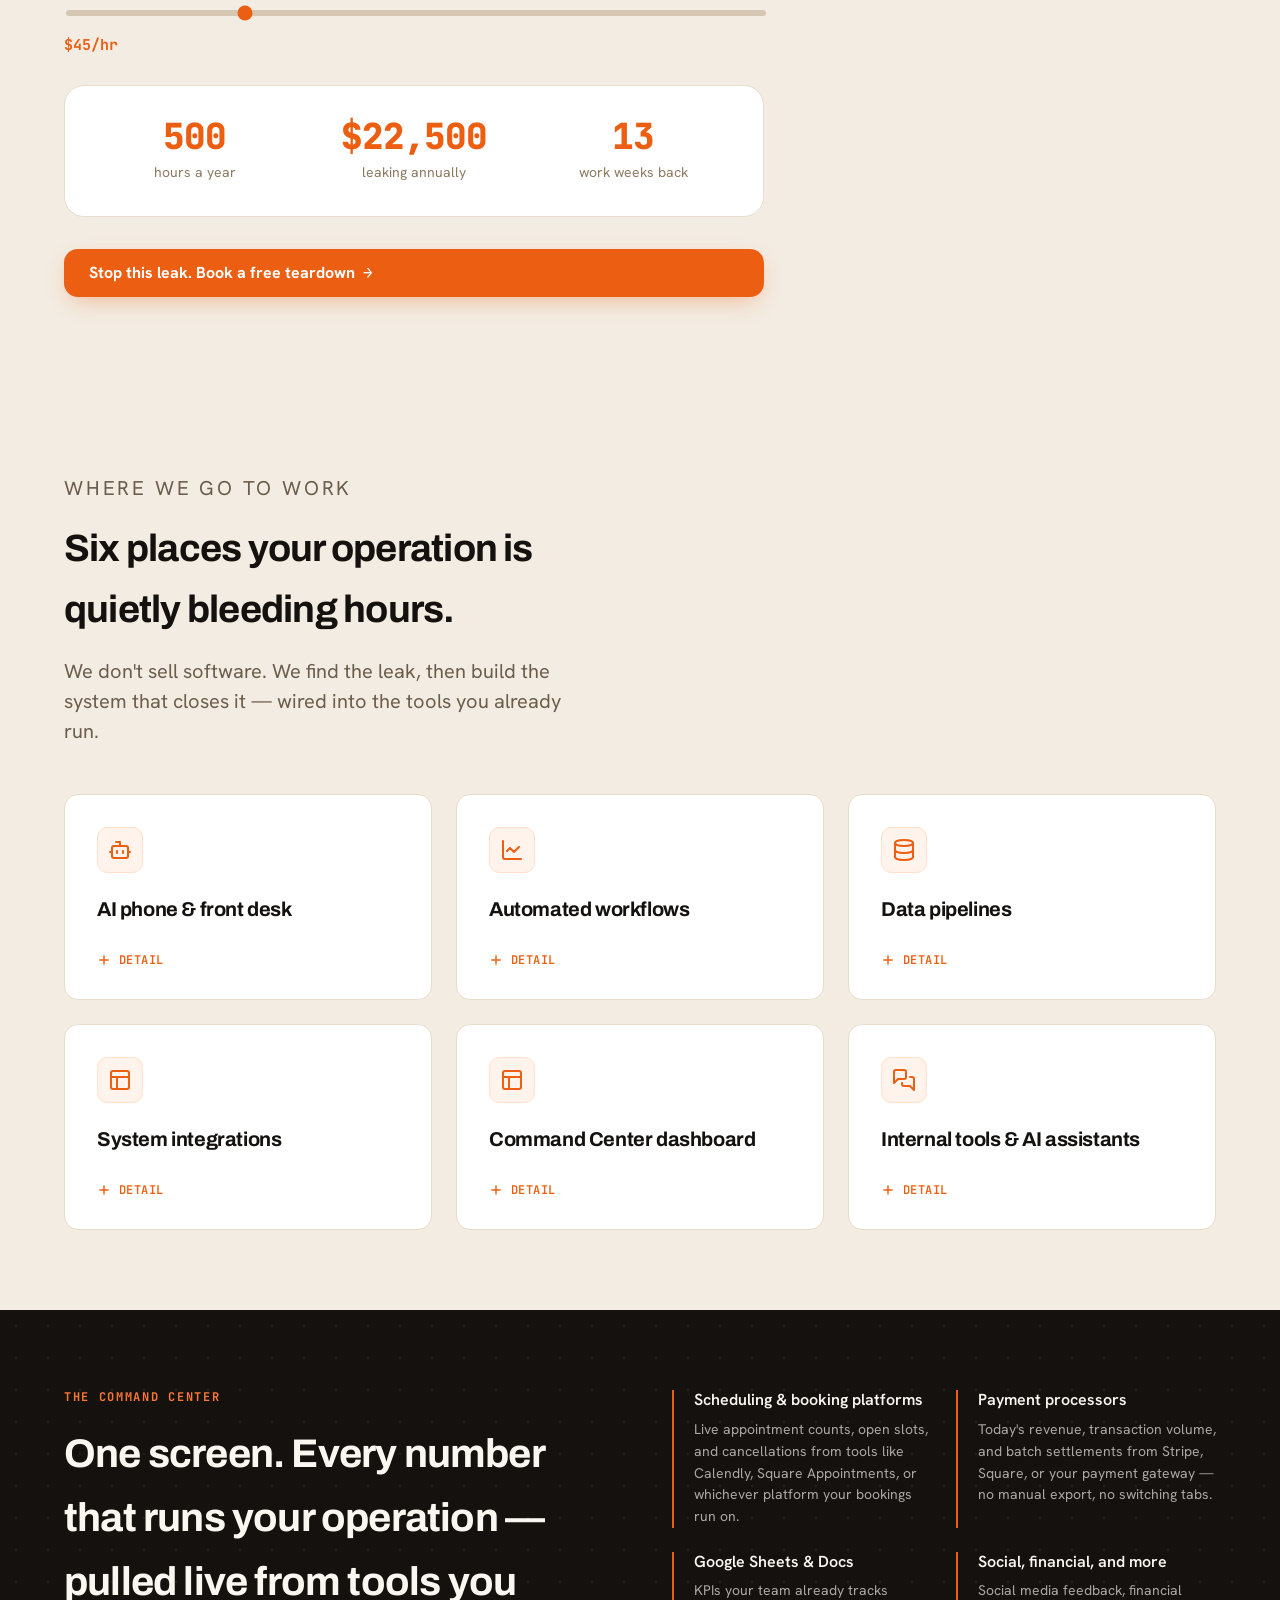
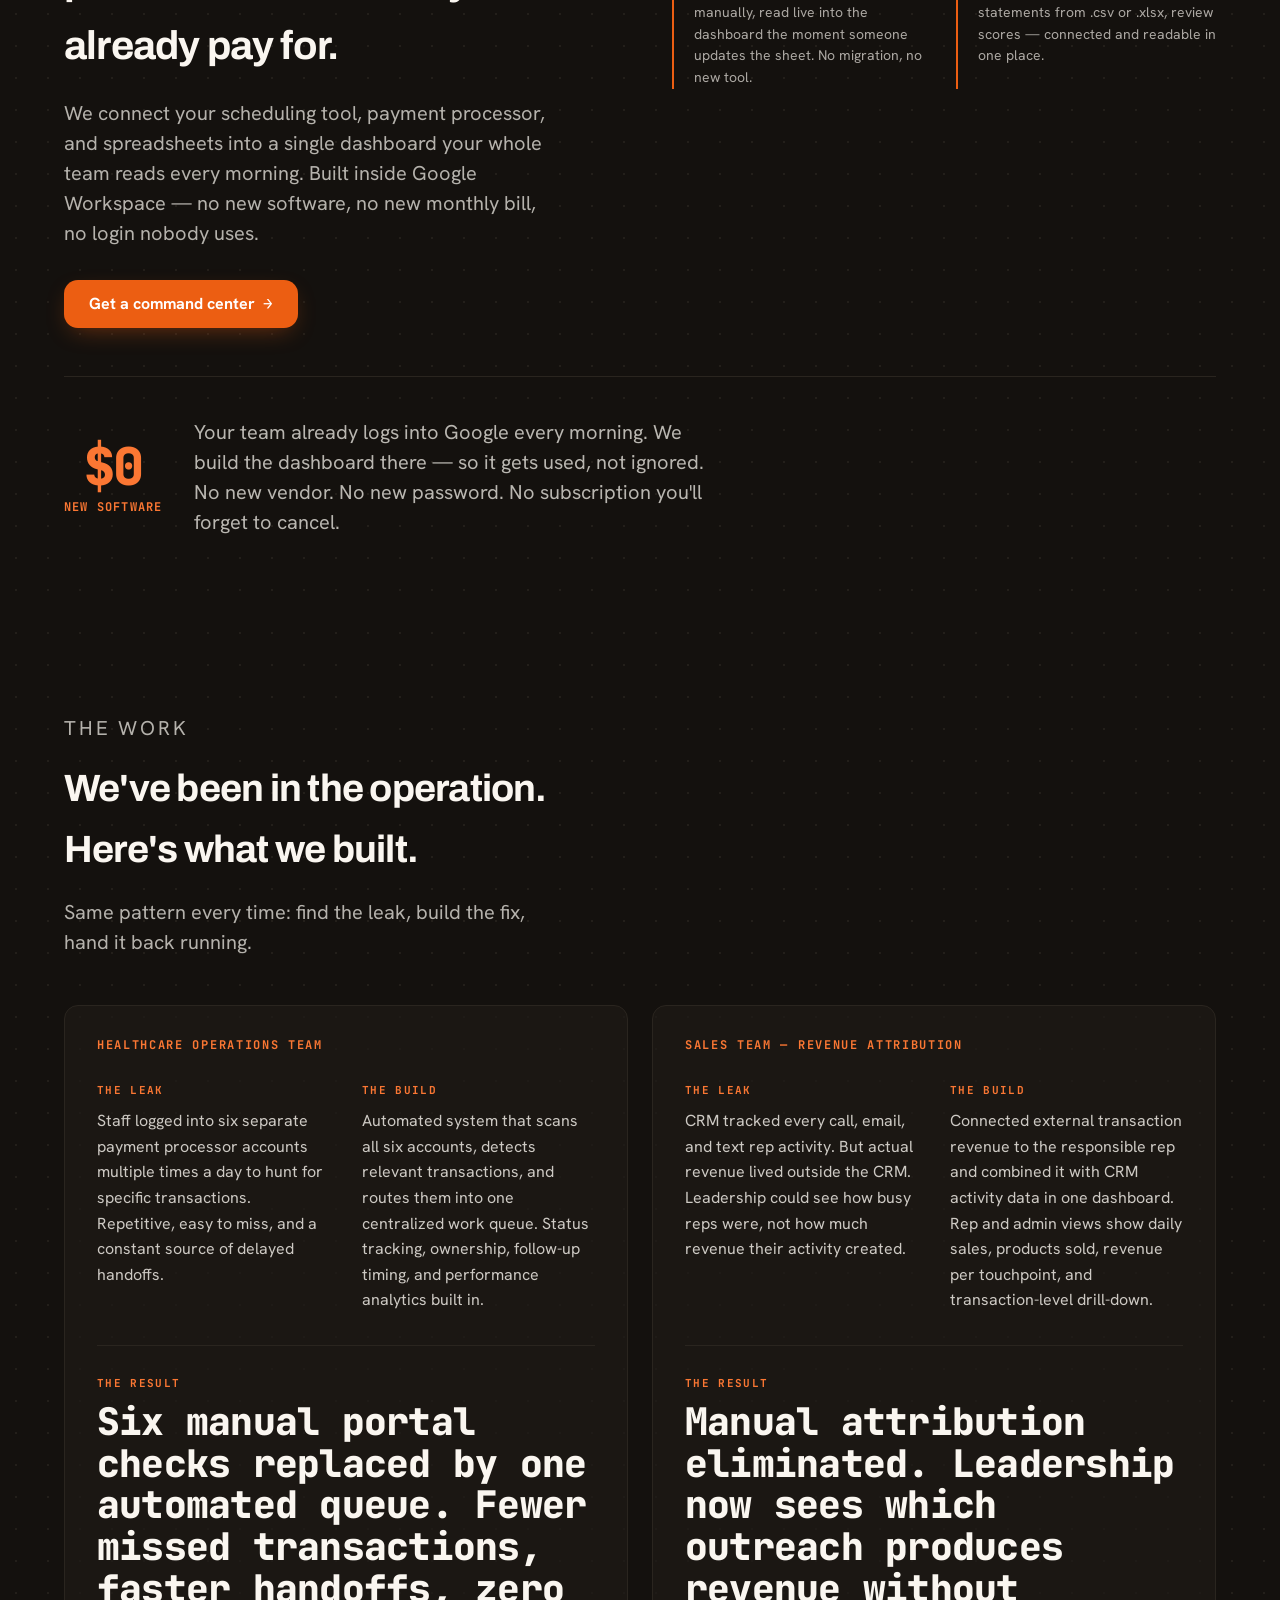
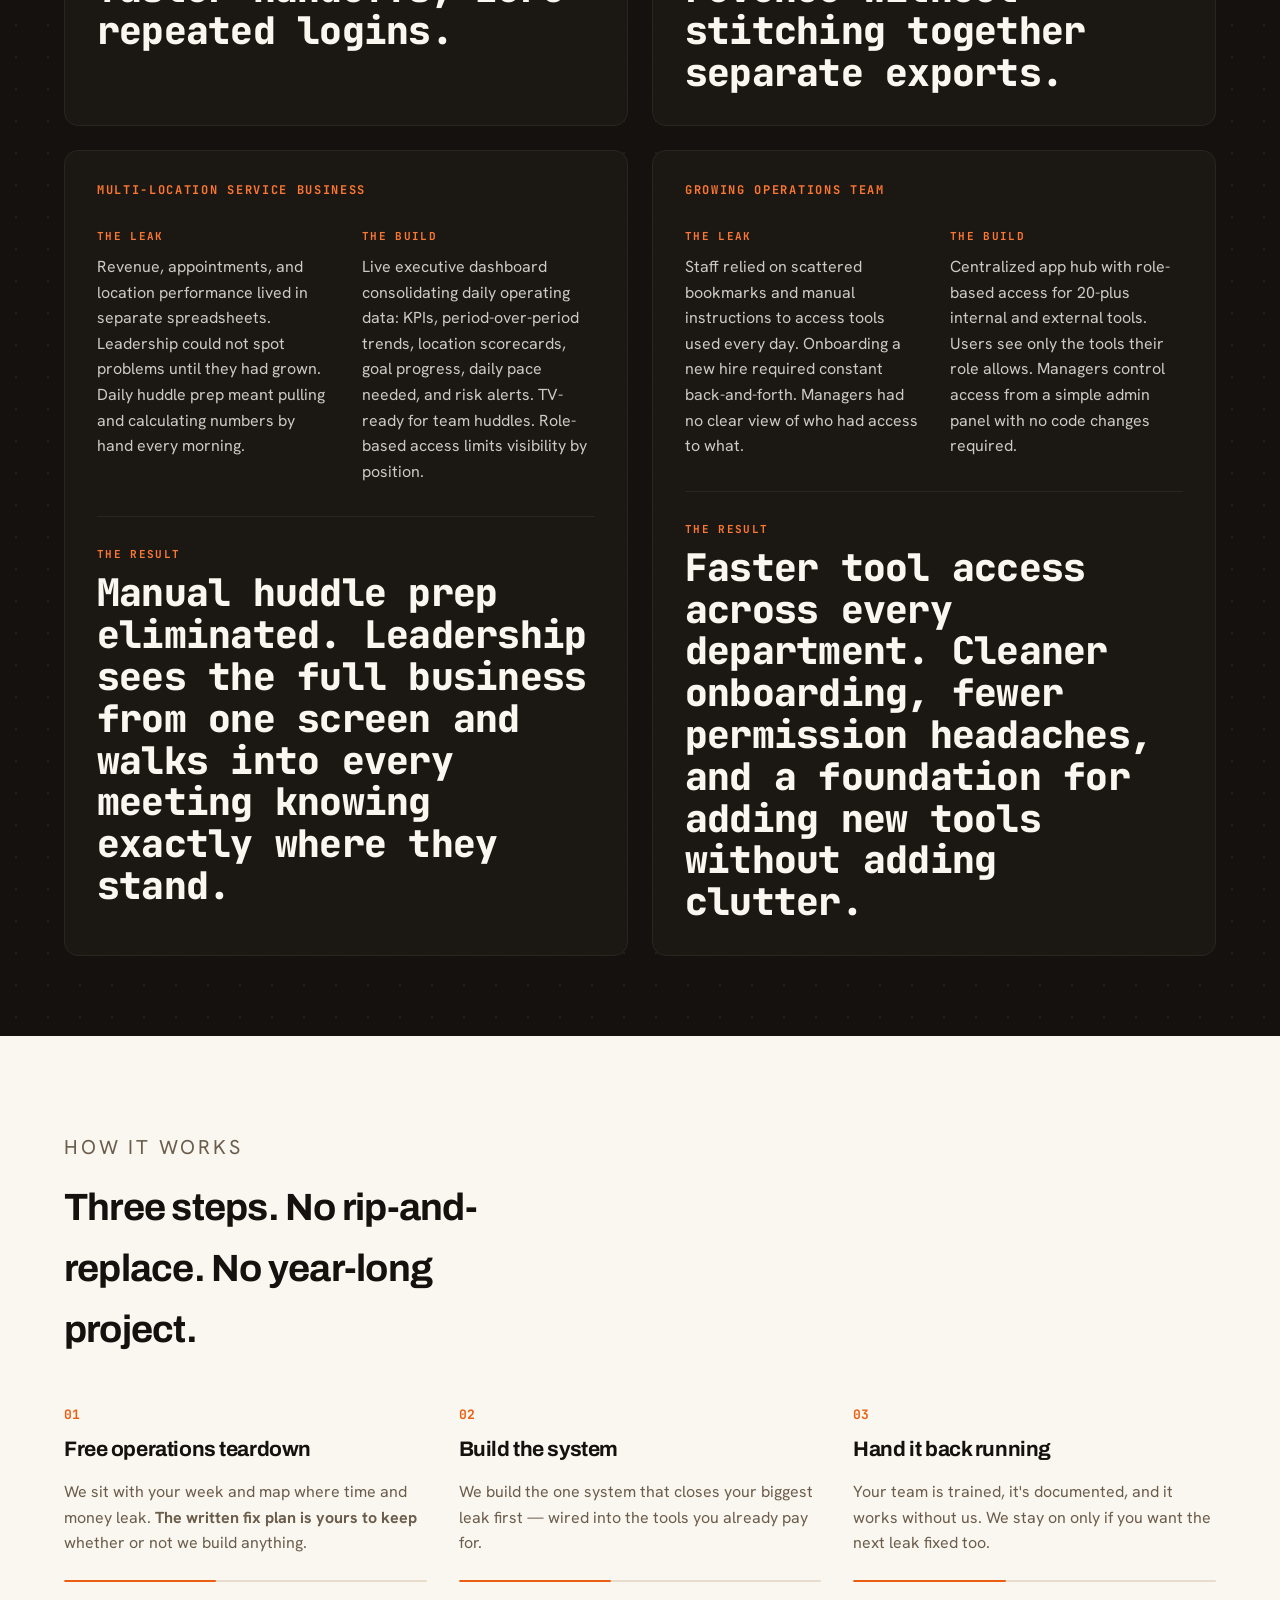
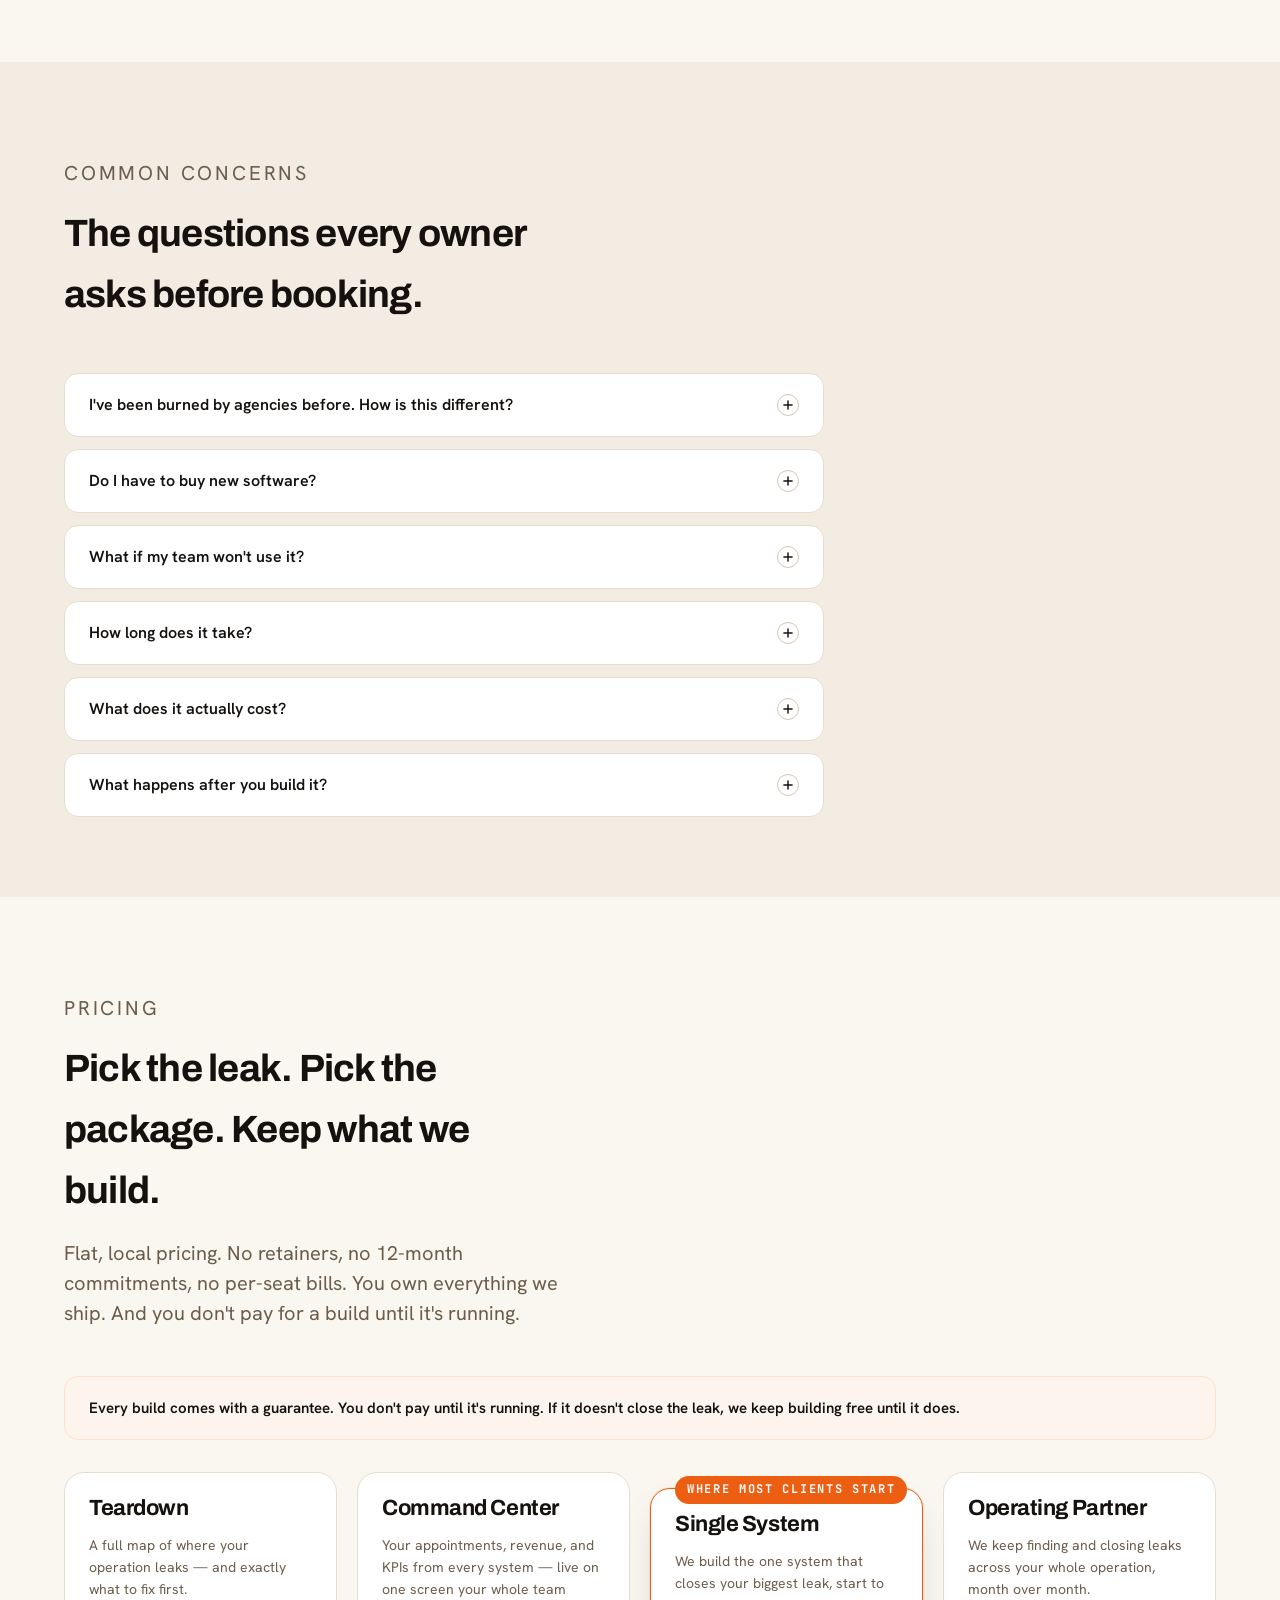
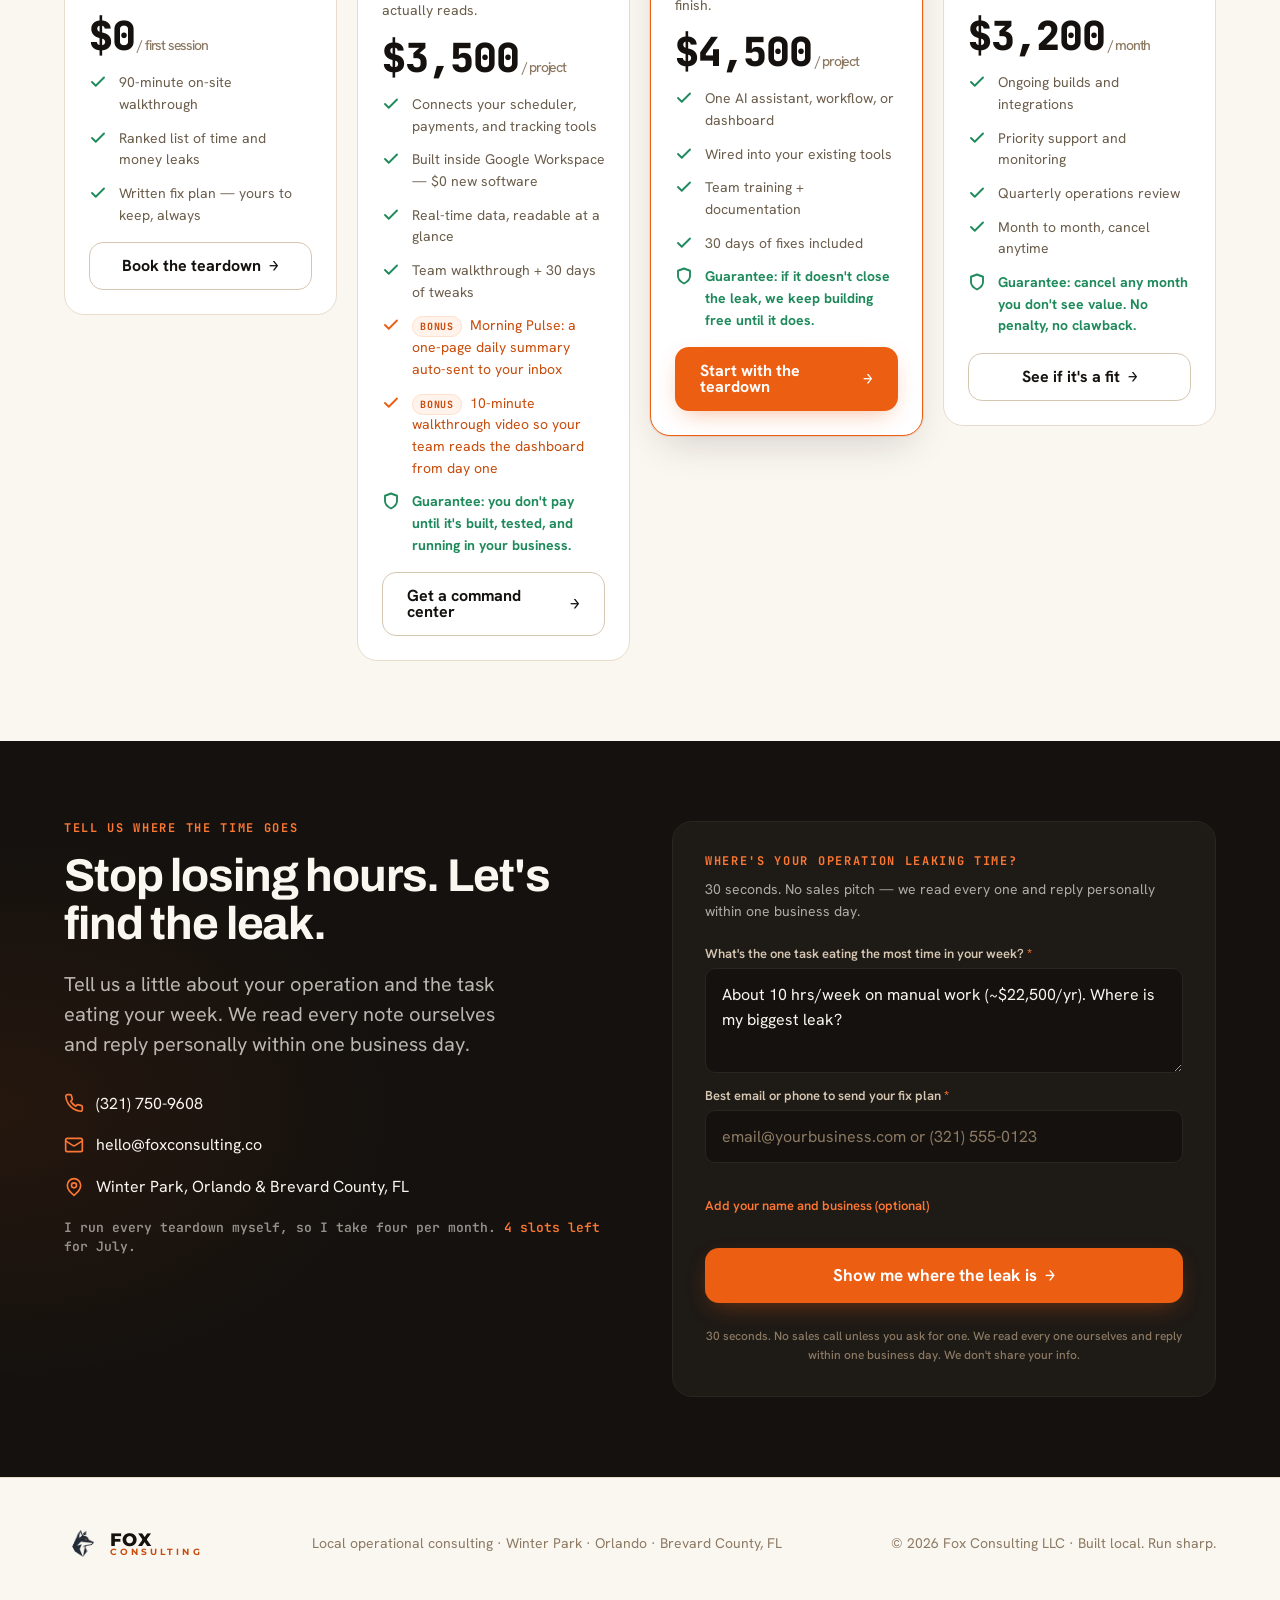
==== commit e9a76327: "Add four real case studies with results; 2-column case grid Replace placeholder medical clinic case " ====
--- a/index.html
+++ b/index.html
@@ -337,7 +337,8 @@
     .form-success p { color: color-mix(in srgb, var(--sand-50) 72%, transparent); font: var(--text-body); max-width: 34ch; margin: 0 auto; }
 
     /* ---- case study cards ---- */
-    .case-card { border: 1px solid var(--border-inverse); border-radius: var(--radius-lg); padding: var(--space-10); background: color-mix(in srgb, var(--char-900) 70%, transparent); transition: border-color .2s; }
+    #caseGrid { display: grid; grid-template-columns: 1fr 1fr; gap: var(--space-6); }
+    .case-card { border: 1px solid var(--border-inverse); border-radius: var(--radius-lg); padding: var(--space-8); background: color-mix(in srgb, var(--char-900) 70%, transparent); transition: border-color .2s; }
     .case-card:hover { border-color: rgba(236,94,18,.4); }
     .case-industry { font: var(--text-overline); letter-spacing: var(--tracking-overline); text-transform: uppercase; color: var(--fox-400); display: block; margin-bottom: var(--space-8); }
     .case-fields { display: grid; grid-template-columns: 1fr 1fr; gap: var(--space-8); margin-bottom: var(--space-8); }
@@ -401,7 +402,7 @@
     }
     @media (max-width: 900px) {
       .hero-grid { grid-template-columns: 1fr; gap: var(--space-10); }
-      .cards, .examples, .steps, .plans, .cmd-grid, .cmd-features, .case-fields { grid-template-columns: 1fr; }
+      .cards, .examples, .steps, .plans, .cmd-grid, .cmd-features, .case-fields, #caseGrid { grid-template-columns: 1fr; }
       .contact-grid { grid-template-columns: 1fr; gap: var(--space-10); }
       .calc-result { grid-template-columns: 1fr; gap: var(--space-4); }
       .stats-inner { gap: var(--space-2); }
@@ -761,17 +762,41 @@
     var FORMSPREE_ID = "xeewoyqw";
 
     /* ============================================================
-       CASE STUDIES — fill in result and quote as you close clients.
-       Leave result/quote as "" to hide those elements entirely.
+       CASE STUDIES — add quote/quoteName when you have them.
+       Leave those fields as "" to hide them.
        ============================================================ */
     var CASES = [
       {
-        industry: "Medical clinic franchise, multi-location",
-        leak: "Phones, scheduling, billing, and reporting all run by hand across locations. Every number lived in a separate system nobody had time to check.",
-        build: "We built and ran the full operations stack from phone coverage and scheduling to a live multi-location reporting dashboard pulling from every system at once.",
-        result: "", // e.g. "11 hrs/week of manual admin eliminated across every location"
-        quote: "",  // e.g. "We finally know what's happening at every location before 9am."
-        quoteName: "" // e.g. "Maria, Practice Director"
+        industry: "Healthcare operations team",
+        leak: "Staff logged into six separate payment processor accounts multiple times a day to hunt for specific transactions. Repetitive, easy to miss, and a constant source of delayed handoffs.",
+        build: "Automated system that scans all six accounts, detects relevant transactions, and routes them into one centralized work queue. Status tracking, ownership, follow-up timing, and performance analytics built in.",
+        result: "Six manual portal checks replaced by one automated queue. Fewer missed transactions, faster handoffs, zero repeated logins.",
+        quote: "",
+        quoteName: ""
+      },
+      {
+        industry: "Sales team — revenue attribution",
+        leak: "CRM tracked every call, email, and text rep activity. But actual revenue lived outside the CRM. Leadership could see how busy reps were, not how much revenue their activity created.",
+        build: "Connected external transaction revenue to the responsible rep and combined it with CRM activity data in one dashboard. Rep and admin views show daily sales, products sold, revenue per touchpoint, and transaction-level drill-down.",
+        result: "Manual attribution eliminated. Leadership now sees which outreach produces revenue without stitching together separate exports.",
+        quote: "",
+        quoteName: ""
+      },
+      {
+        industry: "Multi-location service business",
+        leak: "Revenue, appointments, and location performance lived in separate spreadsheets. Leadership could not spot problems until they had grown. Daily huddle prep meant pulling and calculating numbers by hand every morning.",
+        build: "Live executive dashboard consolidating daily operating data: KPIs, period-over-period trends, location scorecards, goal progress, daily pace needed, and risk alerts. TV-ready for team huddles. Role-based access limits visibility by position.",
+        result: "Manual huddle prep eliminated. Leadership sees the full business from one screen and walks into every meeting knowing exactly where they stand.",
+        quote: "",
+        quoteName: ""
+      },
+      {
+        industry: "Growing operations team",
+        leak: "Staff relied on scattered bookmarks and manual instructions to access tools used every day. Onboarding a new hire required constant back-and-forth. Managers had no clear view of who had access to what.",
+        build: "Centralized app hub with role-based access for 20-plus internal and external tools. Users see only the tools their role allows. Managers control access from a simple admin panel with no code changes required.",
+        result: "Faster tool access across every department. Cleaner onboarding, fewer permission headaches, and a foundation for adding new tools without adding clutter.",
+        quote: "",
+        quoteName: ""
       }
     ];
 
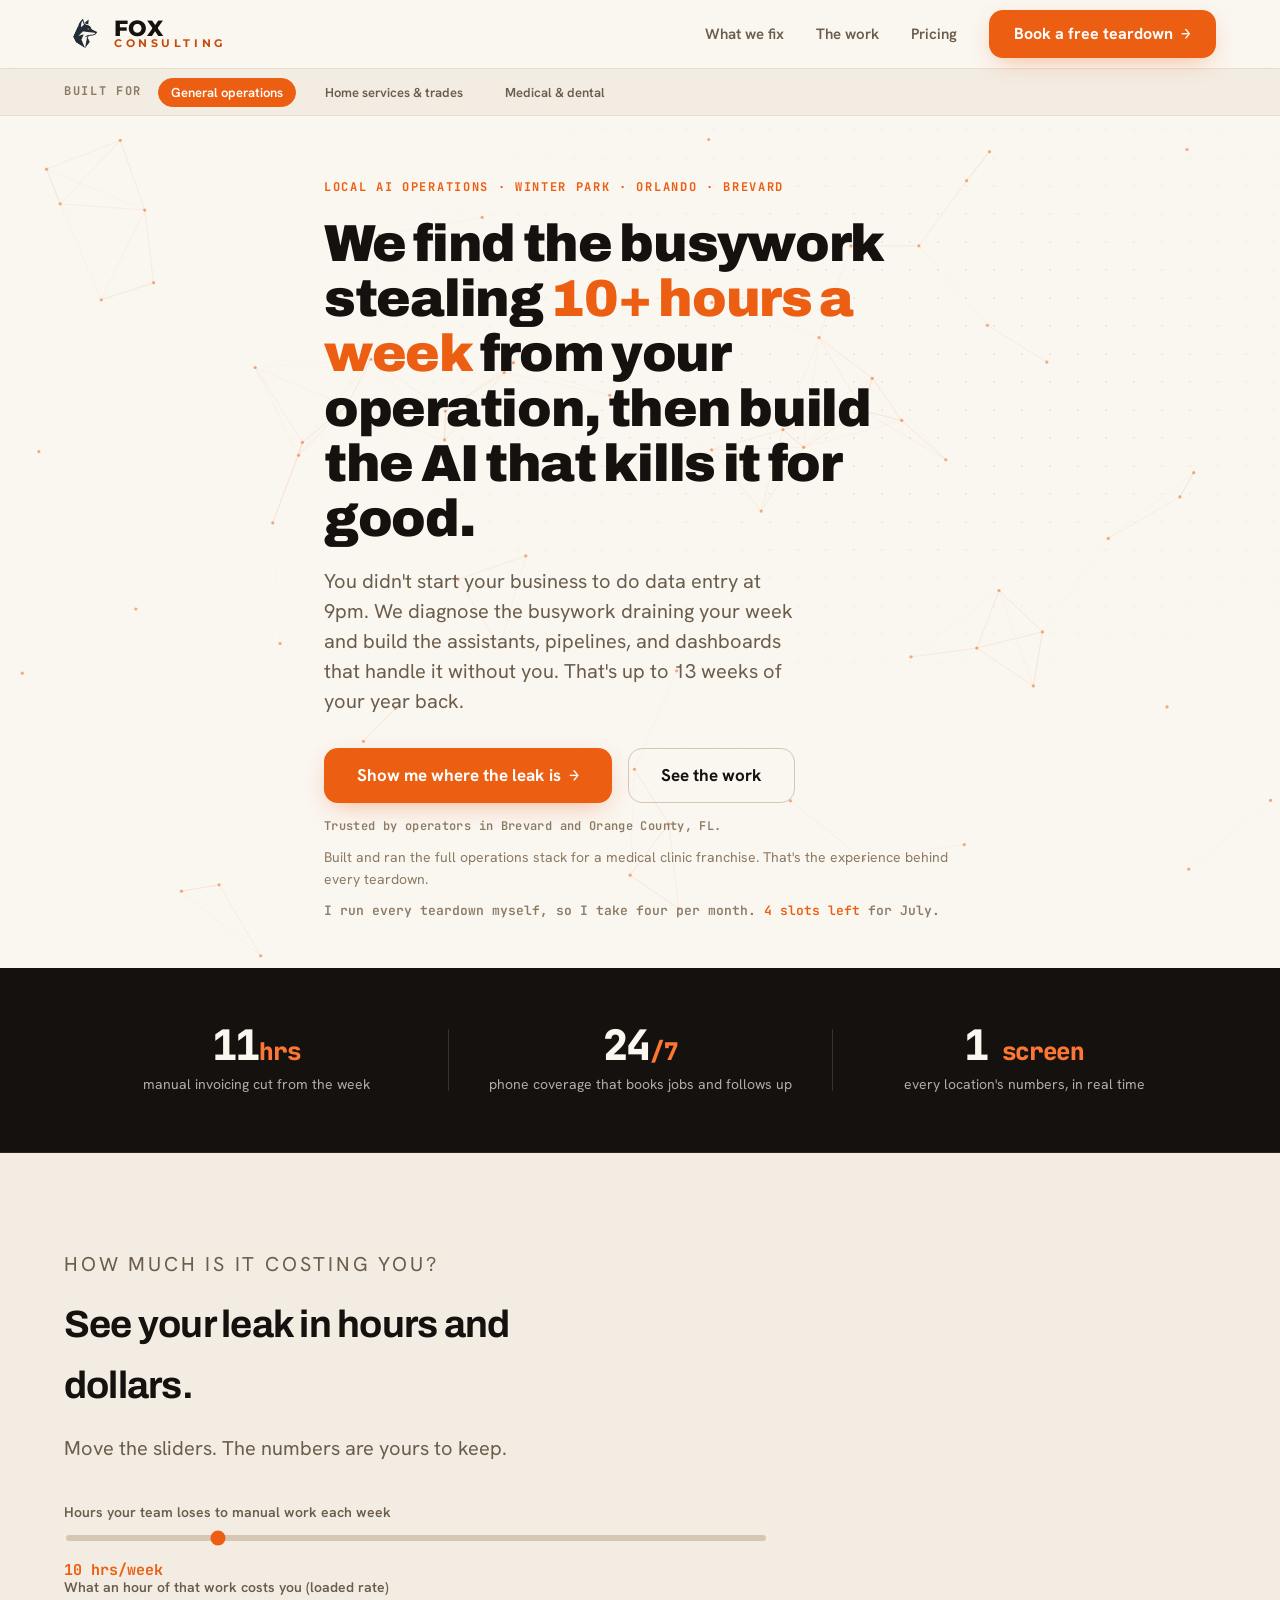
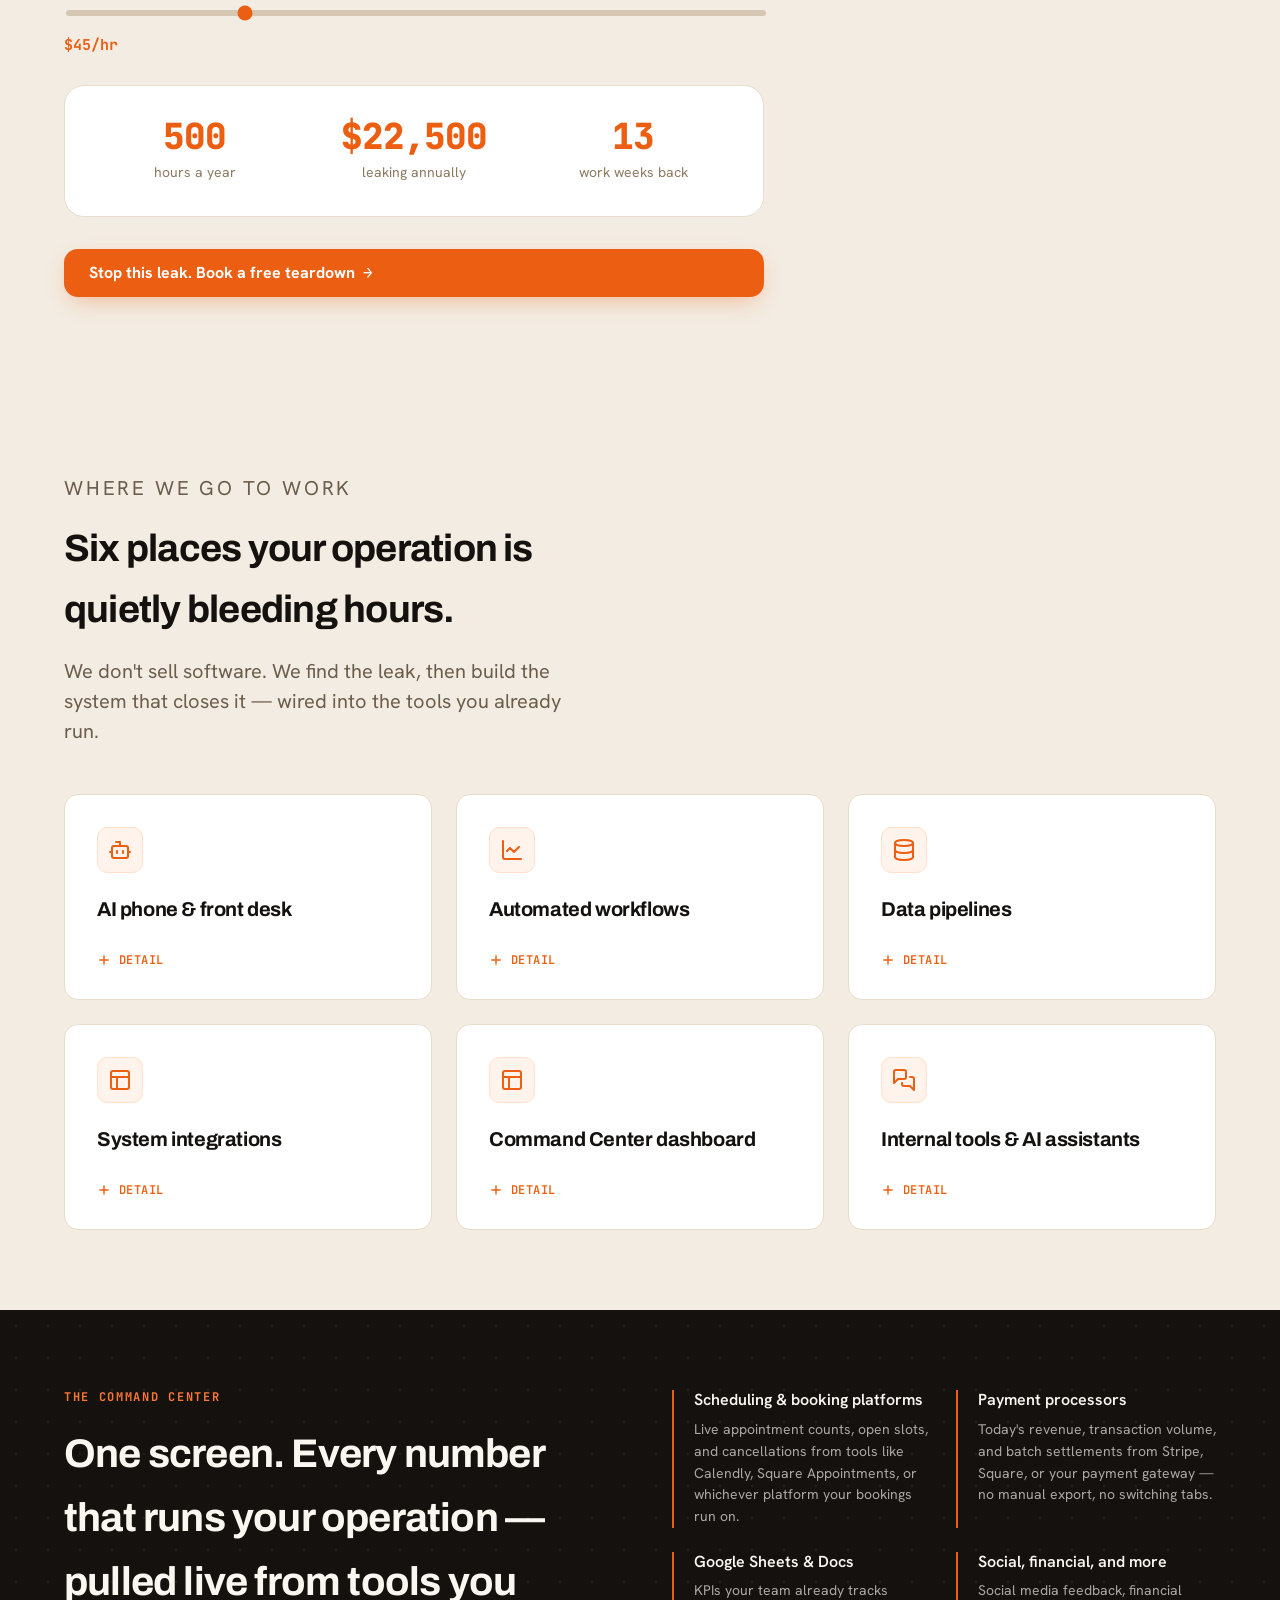
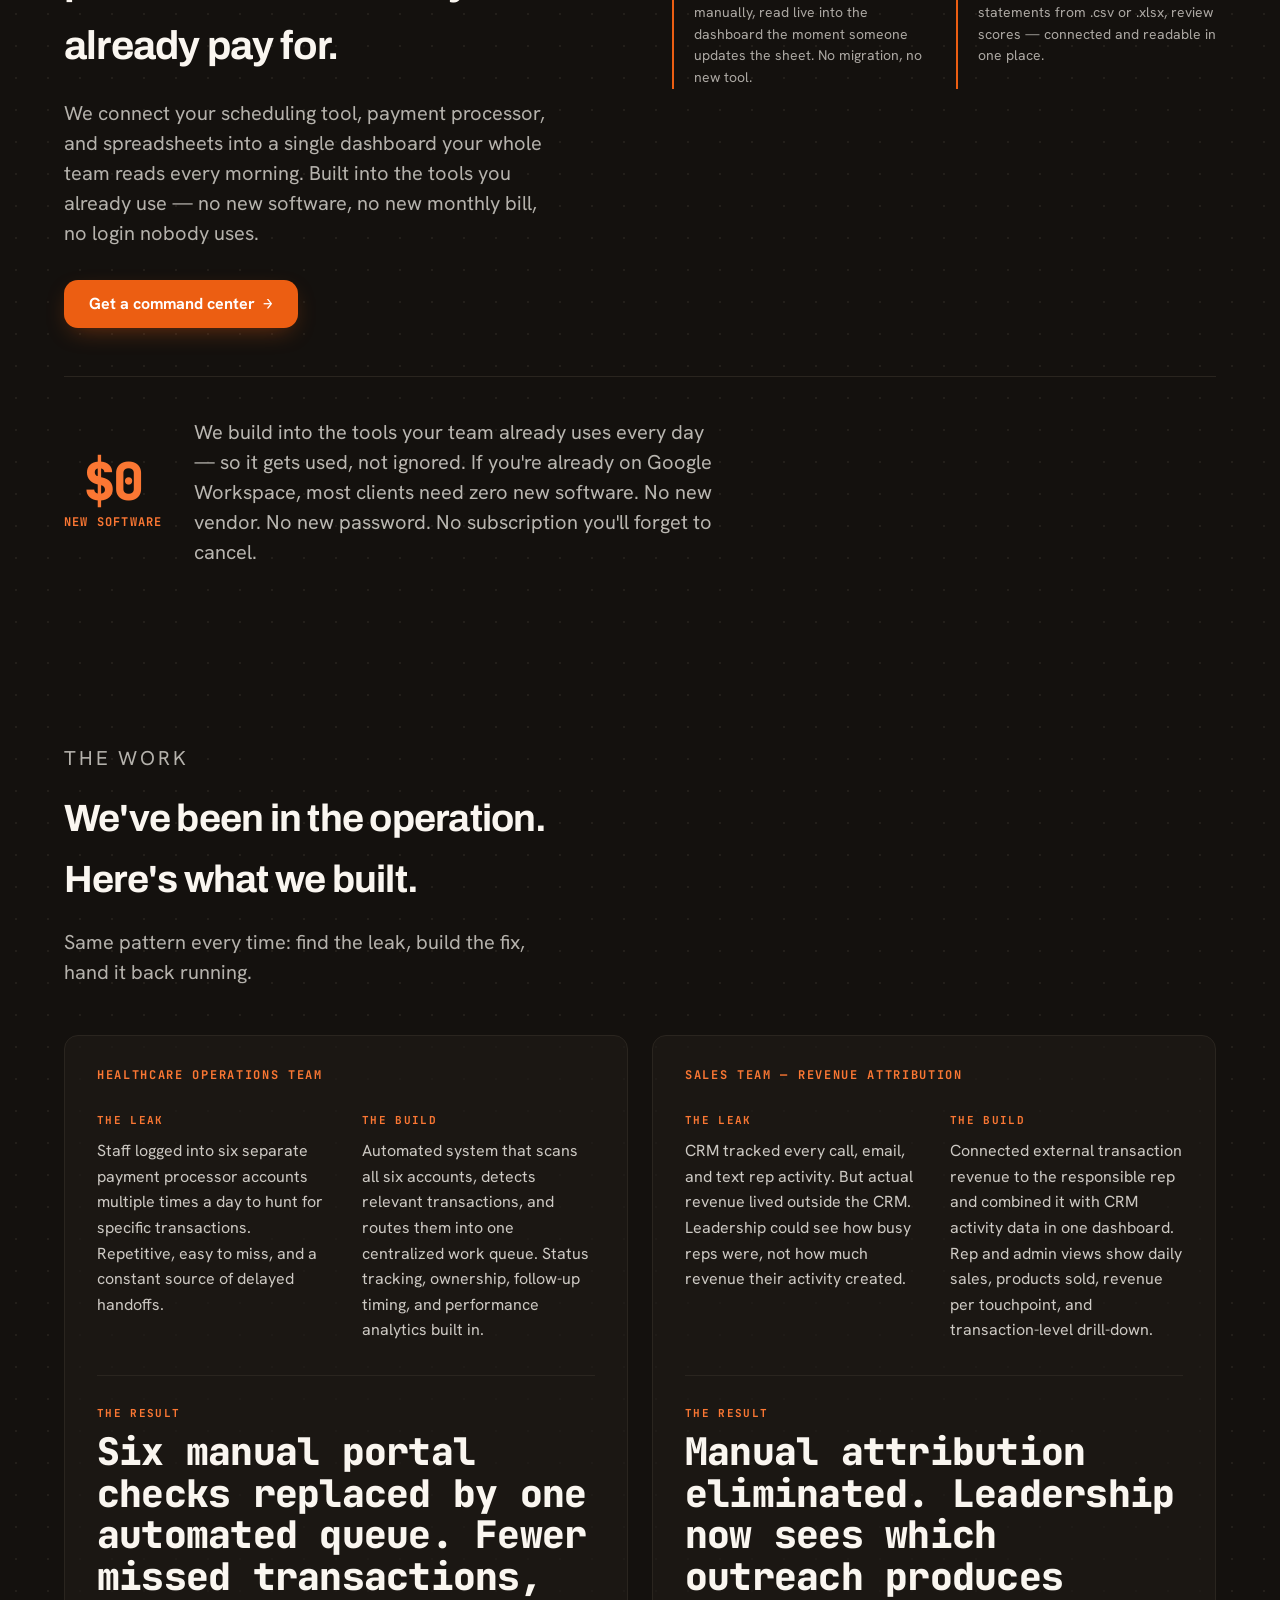
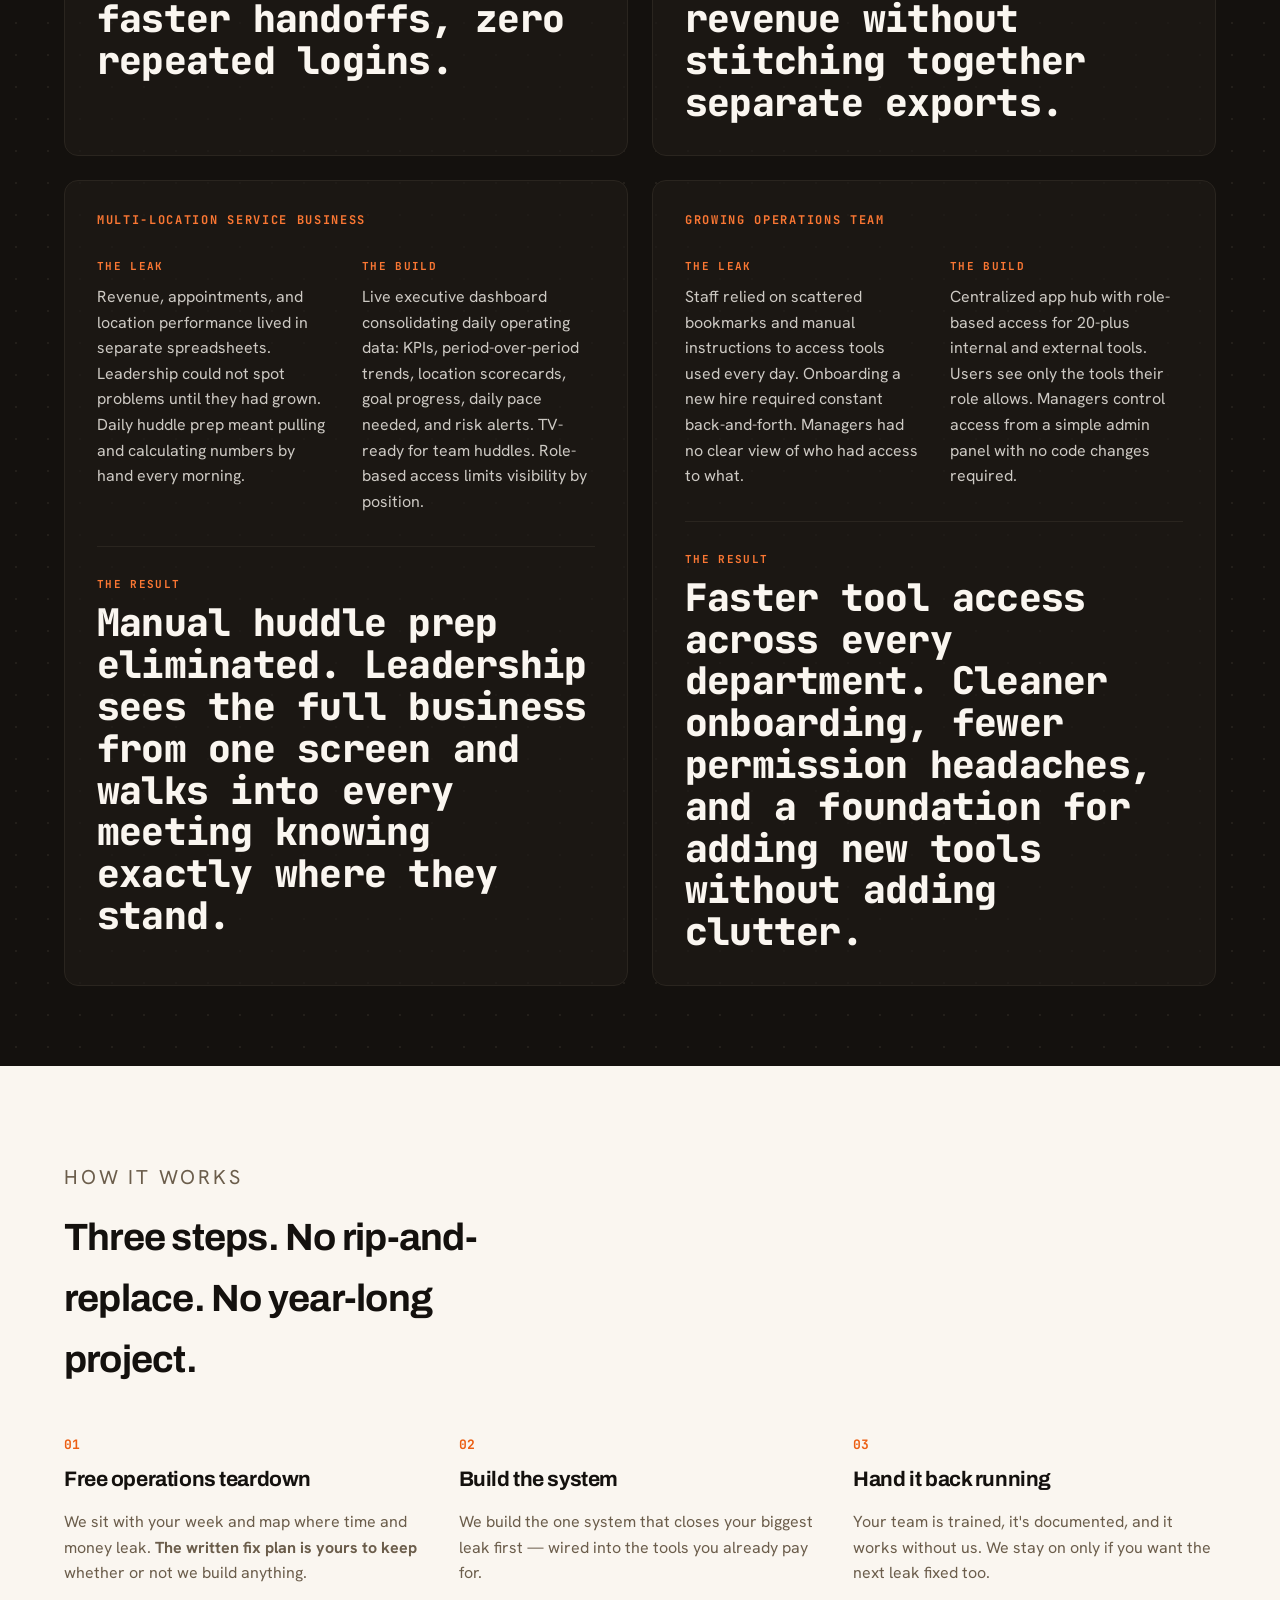
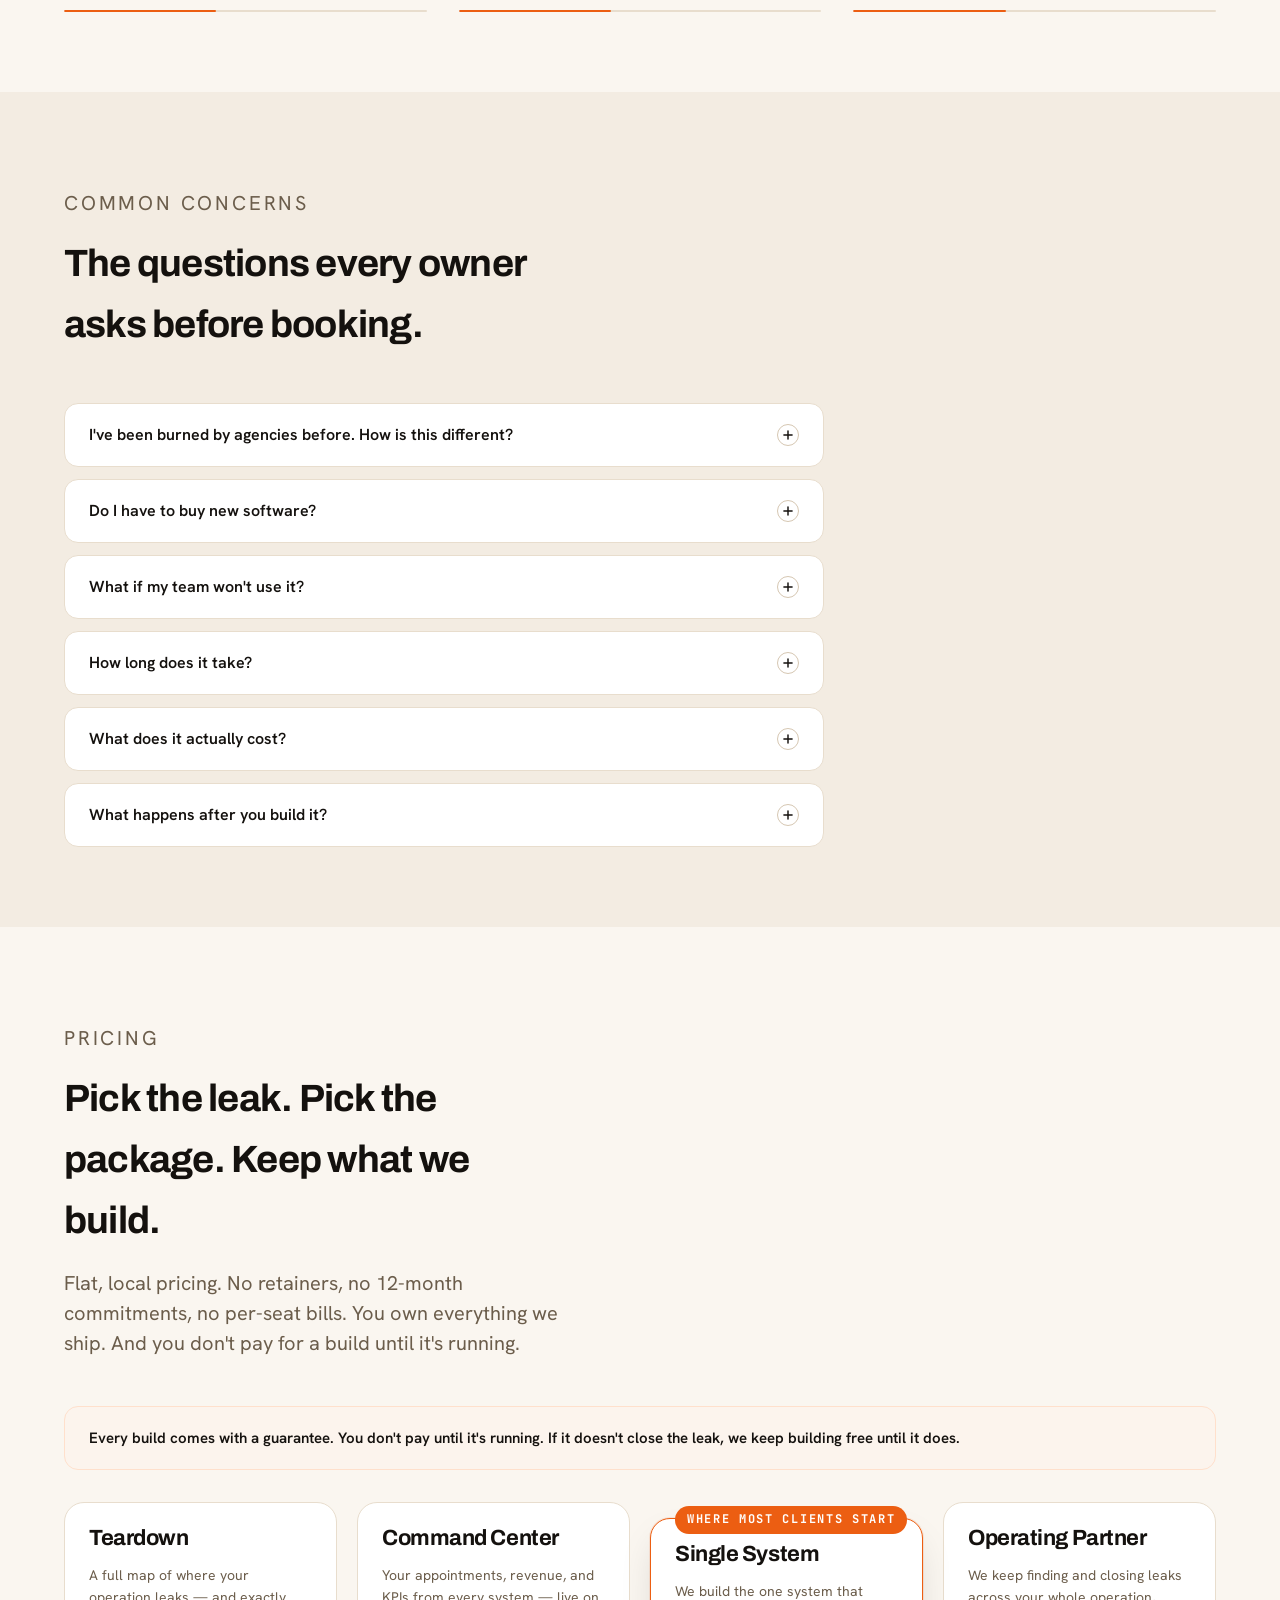
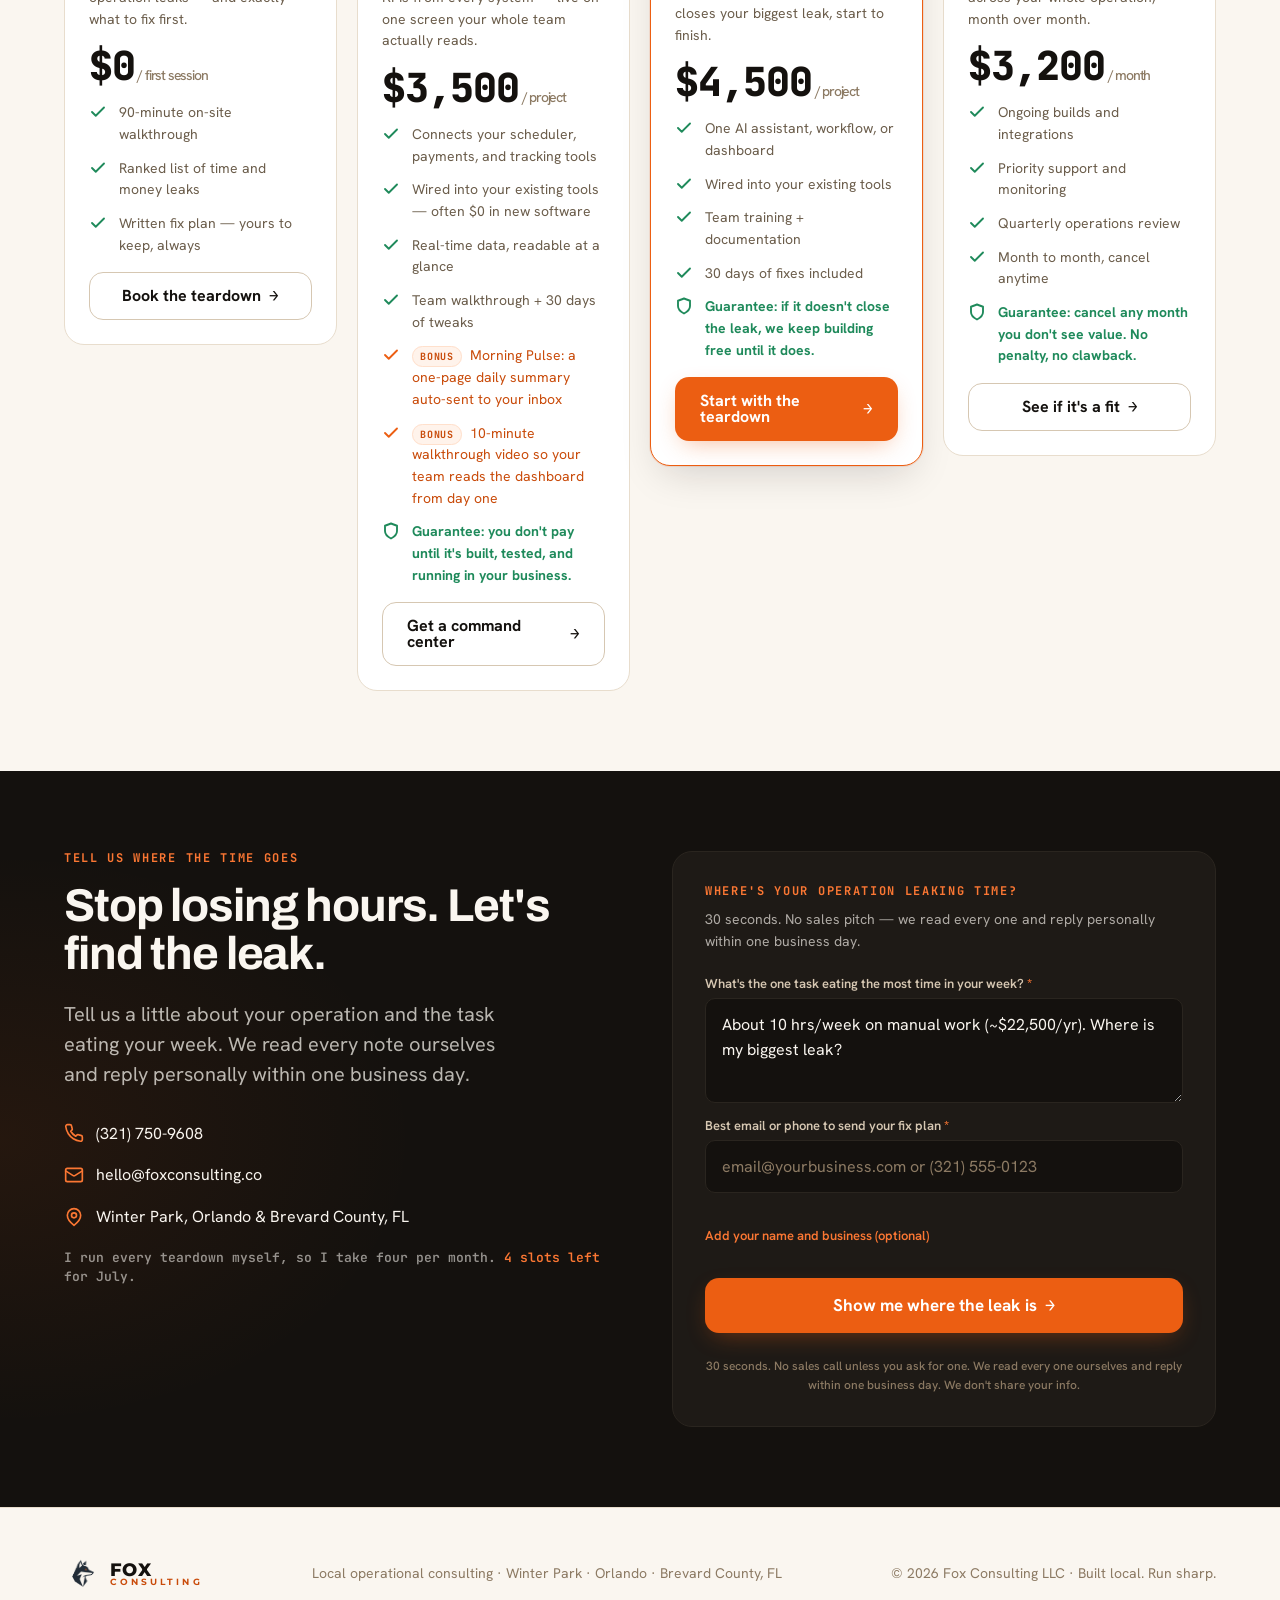
==== commit d5390208: "Fix Google Workspace over-claim throughout copy Replace all "built inside Google Workspace" blanket " ====
--- a/index.html
+++ b/index.html
@@ -548,7 +548,7 @@
         <div class="reveal">
           <p class="overline">The Command Center</p>
           <h2>One screen. Every number that runs your operation — pulled live from tools you already pay for.</h2>
-          <p class="lead" id="cmdLead">We connect your scheduler, payment processor, and spreadsheets into a single dashboard your whole team reads every morning. Built inside Google Workspace — no new software to buy, no new monthly bill, no login nobody uses.</p>
+          <p class="lead" id="cmdLead">We connect your scheduler, payment processor, and spreadsheets into a single dashboard your whole team reads every morning. Built into the tools you already use — no new software to buy, no new monthly bill, no login nobody uses.</p>
           <a class="btn btn-primary" data-book href="#contact" id="cmdCta">Get a command center <span class="arrow">&rarr;</span></a>
         </div>
         <div class="cmd-features" id="cmdFeatGrid">
@@ -560,7 +560,7 @@
           <p class="big">$0</p>
           <p class="lab">new software</p>
         </div>
-        <p class="body">Your team already logs into Google every morning. We build the dashboard there — so it gets used, not ignored. No new vendor. No new password. No subscription you'll forget to cancel.</p>
+        <p class="body">We build into the tools your team already uses every day — so it gets used, not ignored. If you're already on Google Workspace, most clients need zero new software. No new vendor. No new password. No subscription you'll forget to cancel.</p>
       </div>
     </div>
   </section>
@@ -647,7 +647,7 @@
           <p class="price">$3,500<span class="per"> / project</span></p>
           <ul>
             <li><svg viewBox="0 0 24 24" fill="none" stroke="currentColor" stroke-width="2.5" stroke-linecap="round" stroke-linejoin="round"><polyline points="20 6 9 17 4 12"/></svg> Connects your scheduler, payments, and tracking tools</li>
-            <li><svg viewBox="0 0 24 24" fill="none" stroke="currentColor" stroke-width="2.5" stroke-linecap="round" stroke-linejoin="round"><polyline points="20 6 9 17 4 12"/></svg> Built inside Google Workspace — $0 new software</li>
+            <li><svg viewBox="0 0 24 24" fill="none" stroke="currentColor" stroke-width="2.5" stroke-linecap="round" stroke-linejoin="round"><polyline points="20 6 9 17 4 12"/></svg> Wired into your existing tools — often $0 in new software</li>
             <li><svg viewBox="0 0 24 24" fill="none" stroke="currentColor" stroke-width="2.5" stroke-linecap="round" stroke-linejoin="round"><polyline points="20 6 9 17 4 12"/></svg> Real-time data, readable at a glance</li>
             <li><svg viewBox="0 0 24 24" fill="none" stroke="currentColor" stroke-width="2.5" stroke-linecap="round" stroke-linejoin="round"><polyline points="20 6 9 17 4 12"/></svg> Team walkthrough + 30 days of tweaks</li>
             <li class="bonus-li"><svg viewBox="0 0 24 24" fill="none" stroke="currentColor" stroke-width="2.5" stroke-linecap="round" stroke-linejoin="round"><polyline points="20 6 9 17 4 12"/></svg><span><span class="bonus-tag">Bonus</span> Morning Pulse: a one-page daily summary auto-sent to your inbox</span></li>
@@ -848,13 +848,13 @@
           { ic:"flow",  h:"Automated workflows",   p:"Invoicing, scheduling, reminders, intake. The repetitive steps your team does by hand get done automatically and on time." },
           { ic:"pipe",  h:"Data pipelines",         p:"Your numbers live in five tools that don't talk. We pipe them into one place so the right figure is always one click away." },
           { ic:"grid",  h:"System integrations",    p:"POS, CRM, accounting, scheduling — wired together so an update in one place flows everywhere. No double entry." },
-          { ic:"grid",  h:"Command Center dashboard",  p:"Your appointments, revenue, and KPIs pulled from your existing tools — into one live screen your whole team reads every morning. Built inside Google Workspace. No new software." },
+          { ic:"grid",  h:"Command Center dashboard",  p:"Your appointments, revenue, and KPIs pulled from your existing tools — into one live screen your whole team reads every morning. Built into what you already use. No new software required." },
           { ic:"bot",   h:"Internal tools & AI assistants", p:"Custom assistants trained on how your shop actually runs — onboarding, quoting, answers — not a generic chatbot." }
         ],
         examples: [
           { k:"Multi-location services", big:"11", u:"hrs/wk", h:"Invoicing on autopilot", p:"Jobs closed in the field now generate, send, and reconcile invoices automatically. The owner stopped doing it on Sunday nights." },
           { k:"Home services", big:"38", u:"%", h:"Calls that turn into booked jobs", p:"An AI front desk answers every call, books the slot, and texts a confirmation. Missed calls stopped being lost revenue." },
-          { k:"Medical clinic franchise", big:"1", u:"\xa0screen", h:"Every number from every system — live", p:"Appointments, daily revenue, and new-patient counts pulled from three separate platforms into one dashboard — built inside Google Workspace at zero new software cost. The morning meeting went from an hour to five minutes." }
+          { k:"Medical clinic franchise", big:"1", u:"\xa0screen", h:"Every number from every system — live", p:"Appointments, daily revenue, and new-patient counts pulled from three separate platforms into one dashboard — wired into their existing tools at zero new software cost. The morning meeting went from an hour to five minutes." }
         ],
         proof: "We built and ran the full operations stack for a medical clinic franchise before we sold a day of consulting — phones, scheduling, billing, reporting. Now we build it for yours.",
         ctaOverline: "TELL US WHERE THE TIME GOES",
@@ -869,14 +869,14 @@
         faqH2: "The questions every owner asks before booking.",
         faq: [
           { q: "I've been burned by agencies before. How is this different?", a: "Fair. Three differences: you don't pay for a build until it's running, you own everything we ship (no lock-in), and we're local and accountable. If it doesn't close the leak, we keep working until it does." },
-          { q: "Do I have to buy new software?", a: "No. We build inside the Google Workspace you already pay for. No new vendor, no new password, no subscription to forget to cancel." },
+          { q: "Do I have to buy new software?", a: "Usually not. We build into the tools your team already uses. If you're on Google Workspace, most clients need zero new software or subscriptions. Either way, we start with what you have." },
           { q: "What if my team won't use it?", a: "We build it where your team already logs in every morning, and we train them on it. If it doesn't get used, it doesn't count as done." },
           { q: "How long does it take?", a: "Most single systems are live in about two weeks. The teardown itself is 90 minutes, and you leave with the written fix plan that day." },
           { q: "What does it actually cost?", a: "Flat project pricing, no retainers. Command Center is $3,500, a Single System is $4,500, ongoing partnership is $3,200/month. See pricing below." },
           { q: "What happens after you build it?", a: "It's documented and runs without us. Your team owns it. We only stay on if you want the next leak fixed too." }
         ],
         cmdCenter: {
-          lead: "We connect your scheduling tool, payment processor, and spreadsheets into a single dashboard your whole team reads every morning. Built inside Google Workspace — no new software, no new monthly bill, no login nobody uses.",
+          lead: "We connect your scheduling tool, payment processor, and spreadsheets into a single dashboard your whole team reads every morning. Built into the tools you already use — no new software, no new monthly bill, no login nobody uses.",
           features: [
             { h: "Scheduling & booking platforms", p: "Live appointment counts, open slots, and cancellations from tools like Calendly, Square Appointments, or whichever platform your bookings run on." },
             { h: "Payment processors", p: "Today's revenue, transaction volume, and batch settlements from Stripe, Square, or your payment gateway — no manual export, no switching tabs." },
@@ -907,7 +907,7 @@
           { ic:"flow",  h:"Invoicing & collections",       p:"Jobs closed in the field generate, send, and chase their own invoices. The owner stops reconciling receipts on Sunday night." },
           { ic:"star",  h:"Review generation",             p:"A job that goes well becomes a five-star review automatically — triggered by text the moment the ticket closes. Your Google rank climbs without you nagging anyone." },
           { ic:"box",   h:"Parts & inventory",             p:"Know what's on each truck before the tech rolls. We connect purchasing and job costing so you stop eating the cost of a second trip for a part in the other van." },
-          { ic:"grid",  h:"Command Center dashboard",        p:"Revenue per truck, close rate per tech, and jobs booked vs. missed — pulled from your field service platform into one live screen. Built inside Google Workspace. No new software." }
+          { ic:"grid",  h:"Command Center dashboard",        p:"Revenue per truck, close rate per tech, and jobs booked vs. missed — pulled from your field service platform into one live screen. Built into what you already use. No new software required." }
         ],
         examples: [
           { k:"HVAC · multi-truck", big:"$11k", u:"/mo", h:"After-hours calls stopped going to voicemail", p:"A four-truck HVAC shop's nights-and-weekends overflow is now answered, booked, and confirmed automatically. Roughly eleven thousand a month in work that used to ring out." },
@@ -927,14 +927,14 @@
         faqH2: "The questions every owner asks before booking.",
         faq: [
           { q: "I've been burned by agencies before. How is this different?", a: "Fair. Three differences: you don't pay for a build until it's running, you own everything we ship (no lock-in), and we're local and accountable. If it doesn't close the leak, we keep working until it does." },
-          { q: "Do I have to buy new software?", a: "No. We build inside the Google Workspace you already pay for. No new vendor, no new password, no subscription to forget to cancel." },
+          { q: "Do I have to buy new software?", a: "Usually not. We build into the tools your team already uses. If you're on Google Workspace, most clients need zero new software or subscriptions. Either way, we start with what you have." },
           { q: "What if my team won't use it?", a: "We build it where your team already logs in every morning, and we train them on it. If it doesn't get used, it doesn't count as done." },
           { q: "How long does it take?", a: "Most single systems are live in about two weeks. The teardown itself is 90 minutes, and you leave with the written fix plan that day." },
           { q: "What does it actually cost?", a: "Flat project pricing, no retainers. Command Center is $3,500, a Single System is $4,500, ongoing partnership is $3,200/month. See pricing below." },
           { q: "What happens after you build it?", a: "It's documented and runs without us. Your team owns it. We only stay on if you want the next leak fixed too." }
         ],
         cmdCenter: {
-          lead: "We connect your field service platform, payment system, and job tracking into a single screen every dispatcher and owner reads every morning. Built inside Google Workspace — nothing new to buy, nothing new to log into.",
+          lead: "We connect your field service platform, payment system, and job tracking into a single screen every dispatcher and owner reads every morning. Built into the tools you already run — nothing new to buy, nothing new to log into.",
           features: [
             { h: "Field service platforms", p: "Live job counts, open slots, and tech utilization from ServiceTitan, Housecall Pro, Jobber, or whichever platform your dispatch runs on." },
             { h: "Payment & invoicing", p: "Revenue collected today, open invoices, and aging receivables from Stripe, Square, or QuickBooks — without opening another tab." },
@@ -964,7 +964,7 @@
           { ic:"cal",    h:"No-show & reminder workflows", p:"Multi-touch text, email, and call reminders before each appointment, with one-tap confirm and reschedule. Empty chairs get backfilled from your waitlist instead of staying dark." },
           { ic:"repeat", h:"Recall & reactivation",       p:"We work your overdue-hygiene and lapsed-patient lists automatically — the outreach your front desk never gets to. Dormant patients come back without anyone combing the schedule." },
           { ic:"file",   h:"Insurance & intake paperwork", p:"New-patient forms, eligibility checks, and intake routing handled before the patient sits down. Your team stops re-keying the same information into three screens." },
-          { ic:"grid",   h:"Command Center dashboard",     p:"Production, open slots, no-show rate, and recall numbers for every provider and location — pulled from your practice management system into one live screen. Built inside Google Workspace. No new software." },
+          { ic:"grid",   h:"Command Center dashboard",     p:"Production, open slots, no-show rate, and recall numbers for every provider and location — pulled from your practice management system into one live screen. Built into what you already use. No new software required." },
           { ic:"people", h:"Internal staff assistant",    p:"A custom assistant trained on how your practice actually runs — insurance rules, scheduling policies, where things live — so new hires stop pulling the office manager." }
         ],
         examples: [
@@ -985,14 +985,14 @@
         faqH2: "The questions every owner asks before booking.",
         faq: [
           { q: "I've been burned by agencies before. How is this different?", a: "Fair. Three differences: you don't pay for a build until it's running, you own everything we ship (no lock-in), and we're local and accountable. If it doesn't close the leak, we keep working until it does." },
-          { q: "Do I have to buy new software?", a: "No. We build inside the Google Workspace you already pay for. No new vendor, no new password, no subscription to forget to cancel." },
+          { q: "Do I have to buy new software?", a: "Usually not. We build into the tools your team already uses. If you're on Google Workspace, most clients need zero new software or subscriptions. Either way, we start with what you have." },
           { q: "What if my team won't use it?", a: "We build it where your team already logs in every morning, and we train them on it. If it doesn't get used, it doesn't count as done." },
           { q: "How long does it take?", a: "Most single systems are live in about two weeks. The teardown itself is 90 minutes, and you leave with the written fix plan that day." },
           { q: "What does it actually cost?", a: "Flat project pricing, no retainers. Command Center is $3,500, a Single System is $4,500, ongoing partnership is $3,200/month. See pricing below." },
           { q: "What happens after you build it?", a: "It's documented and runs without us. Your team owns it. We only stay on if you want the next leak fixed too." }
         ],
         cmdCenter: {
-          lead: "We connect your practice management system, billing platform, and tracking sheets into a single screen your front desk and office manager read every morning. Built inside Google Workspace — no new software, no new login, no new monthly bill.",
+          lead: "We connect your practice management system, billing platform, and tracking sheets into a single screen your front desk and office manager read every morning. Built into the tools you already use — no new software, no new login, no new monthly bill.",
           features: [
             { h: "Practice management systems", p: "Appointments booked, open slots, no-show rate, and provider production from platforms like Jane, NexHealth, Kareo, or your existing PMS." },
             { h: "Billing & collections", p: "Charges posted, payments collected, and outstanding claims — pulled from your billing system or payment processor without a manual report." },
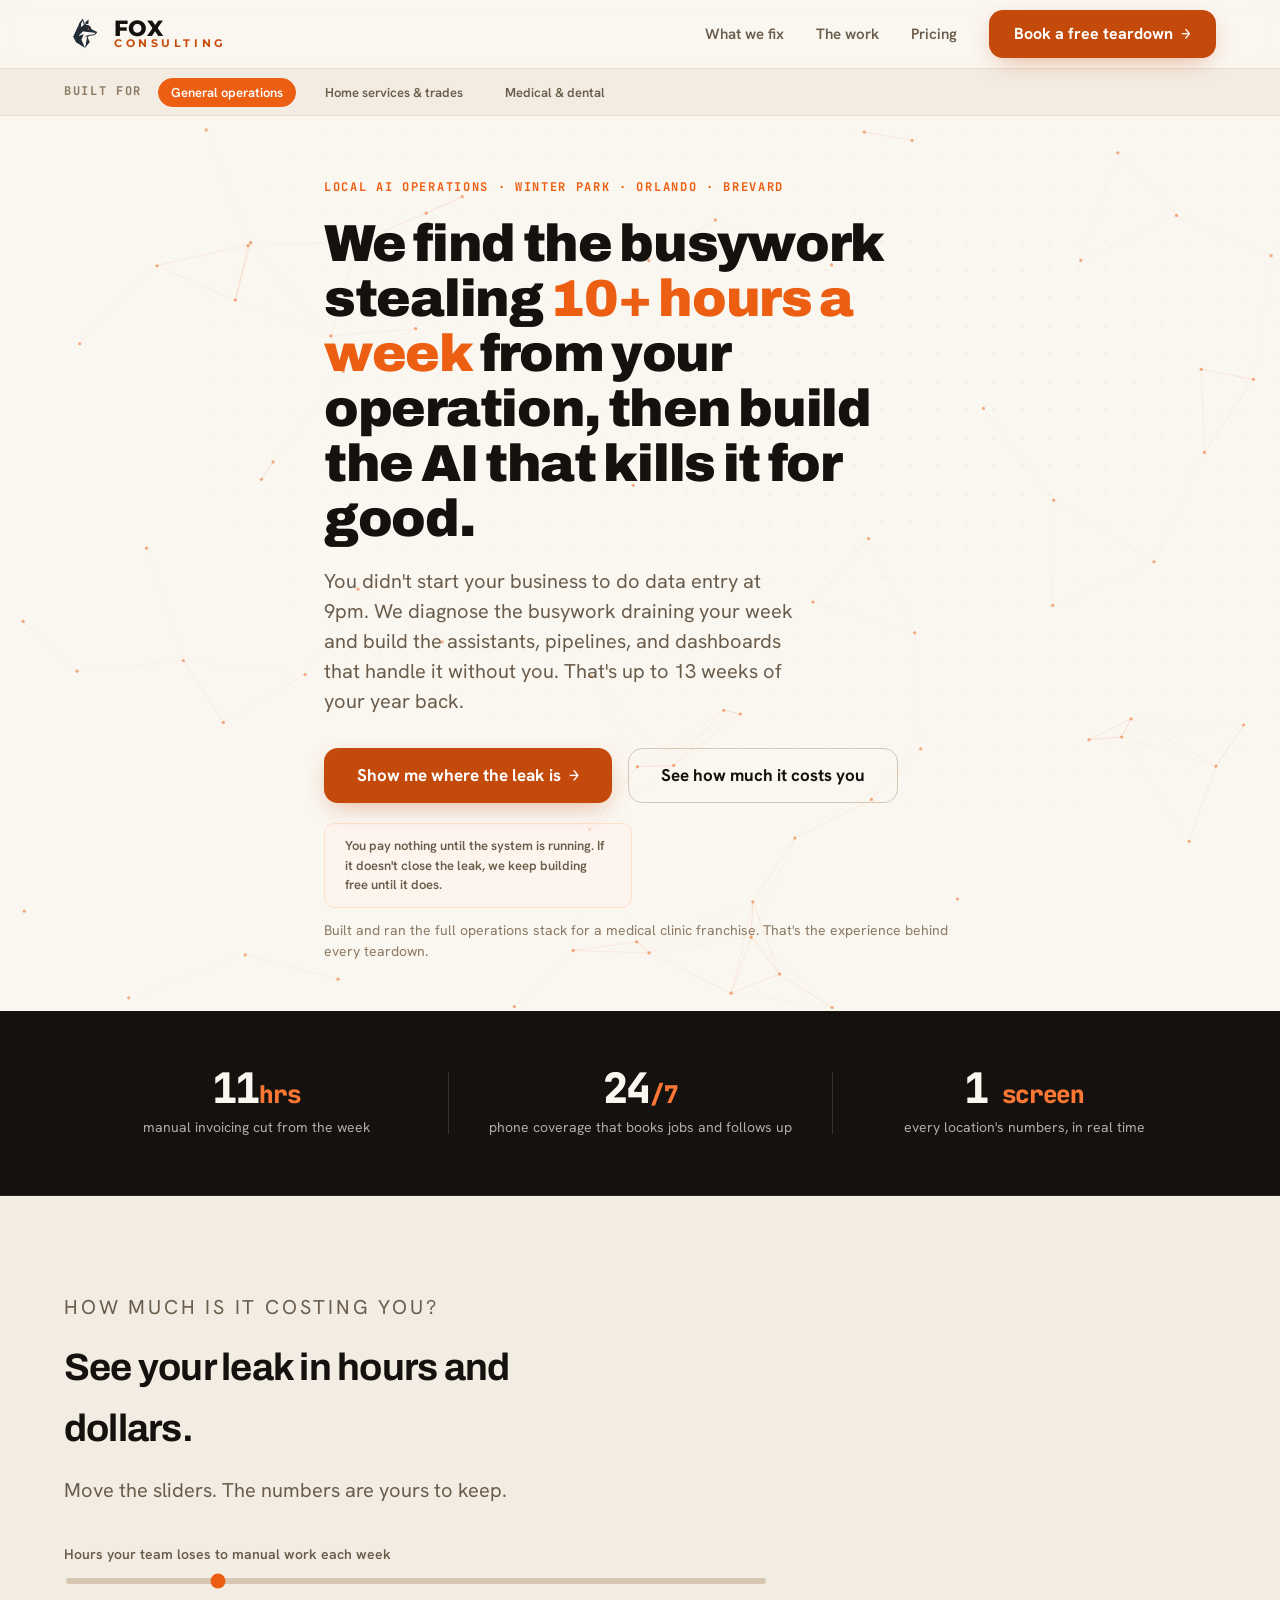
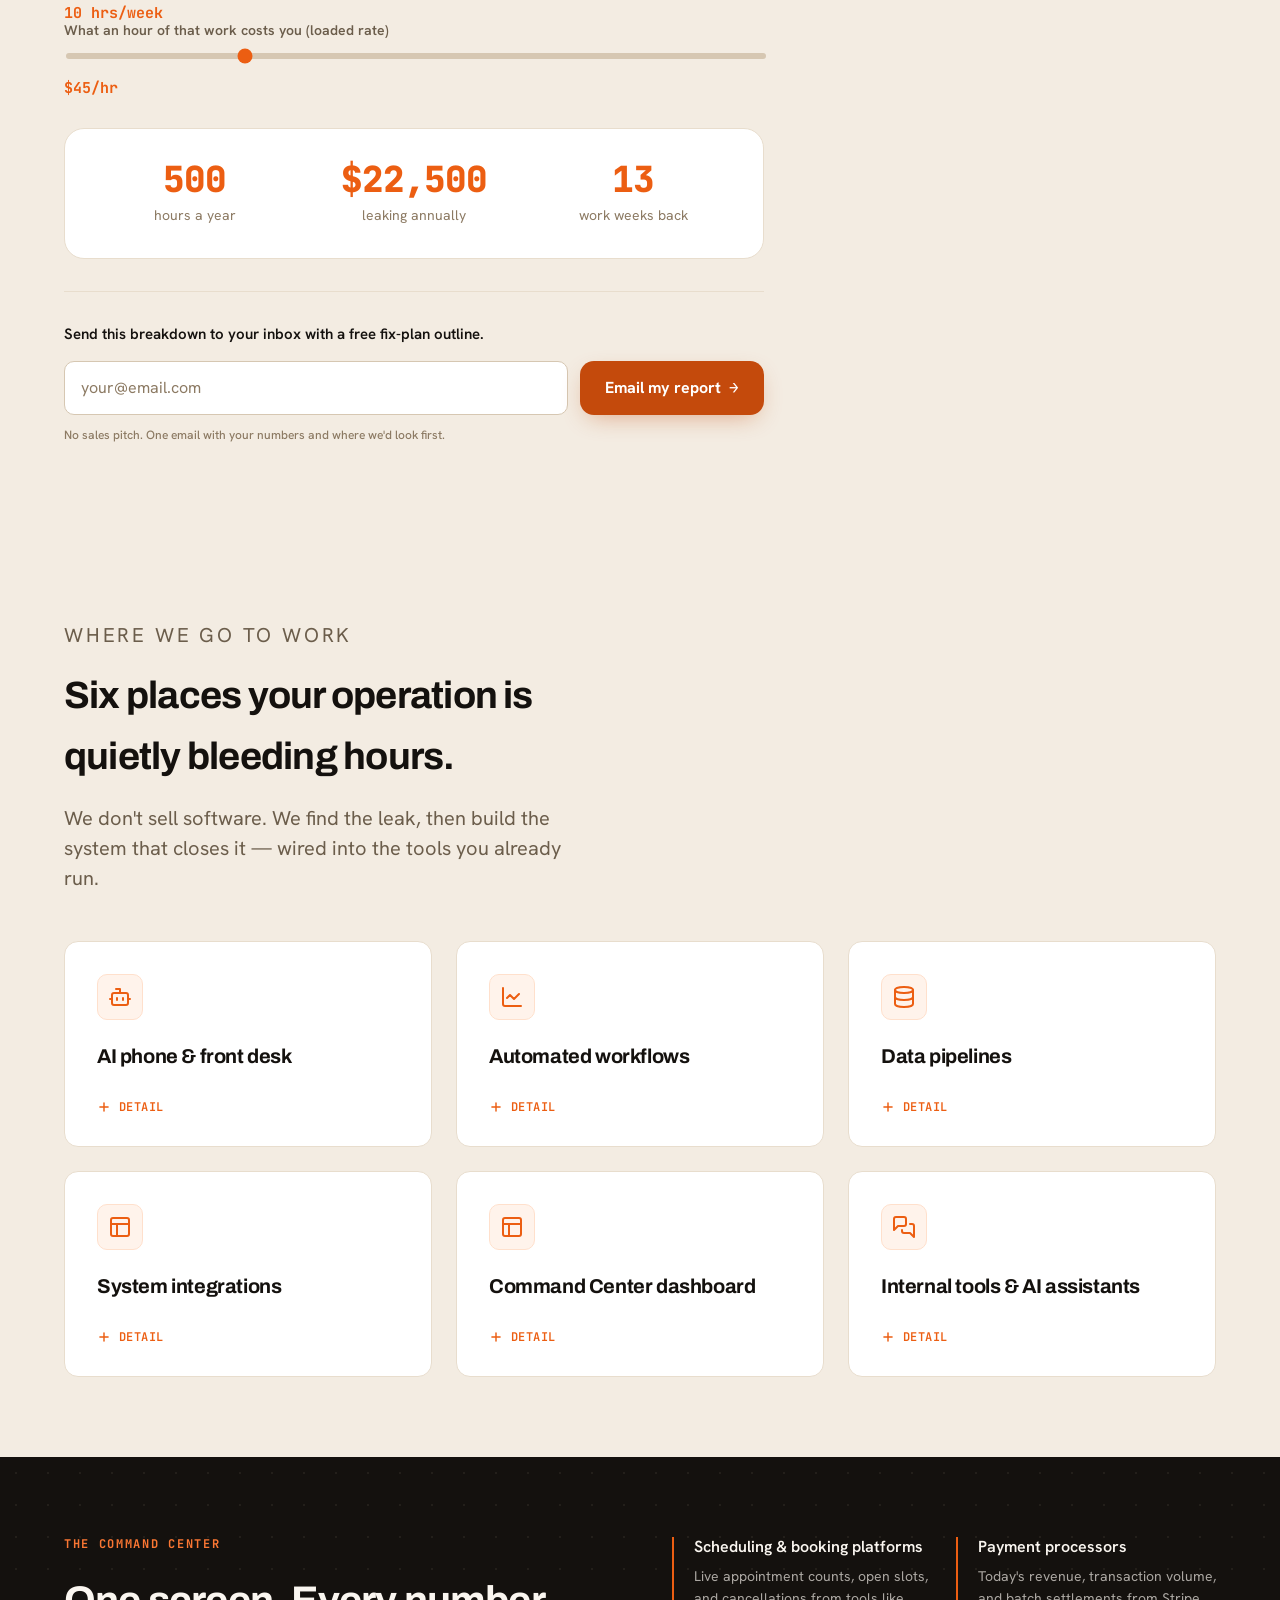
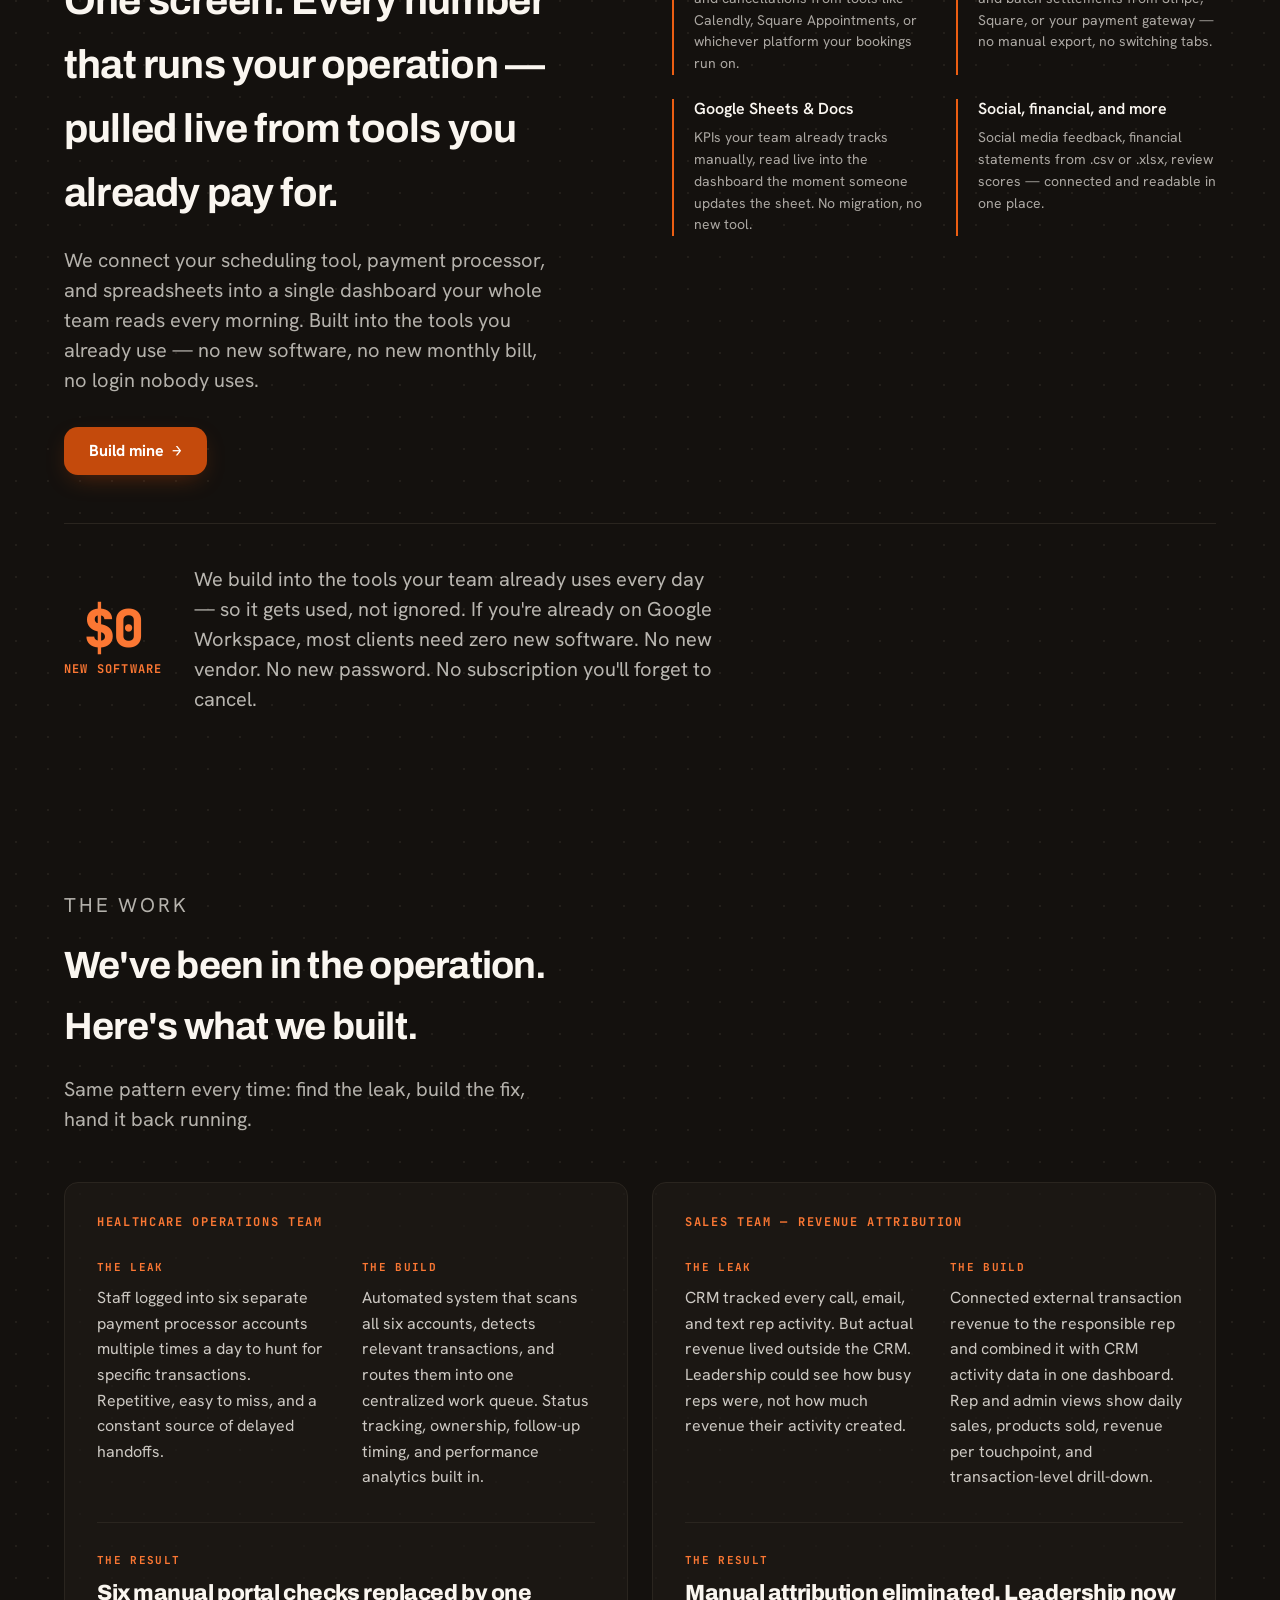
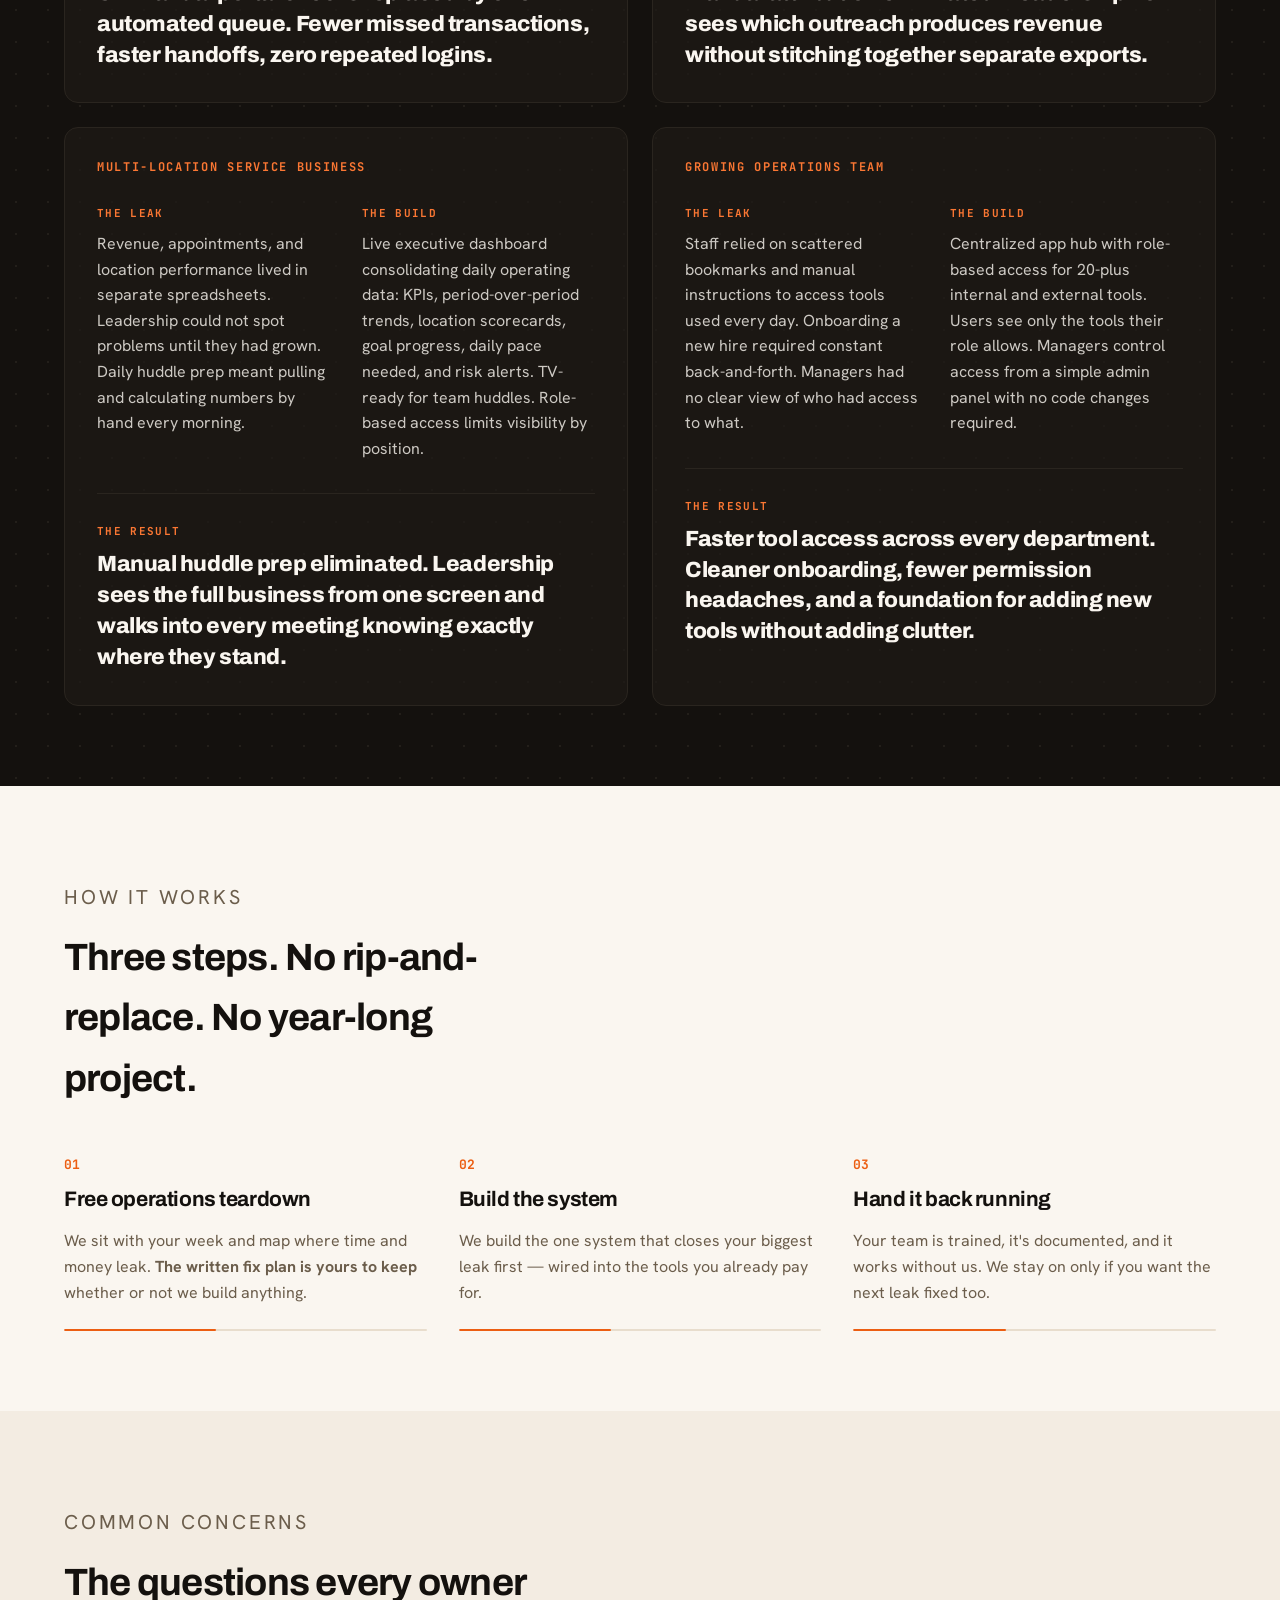
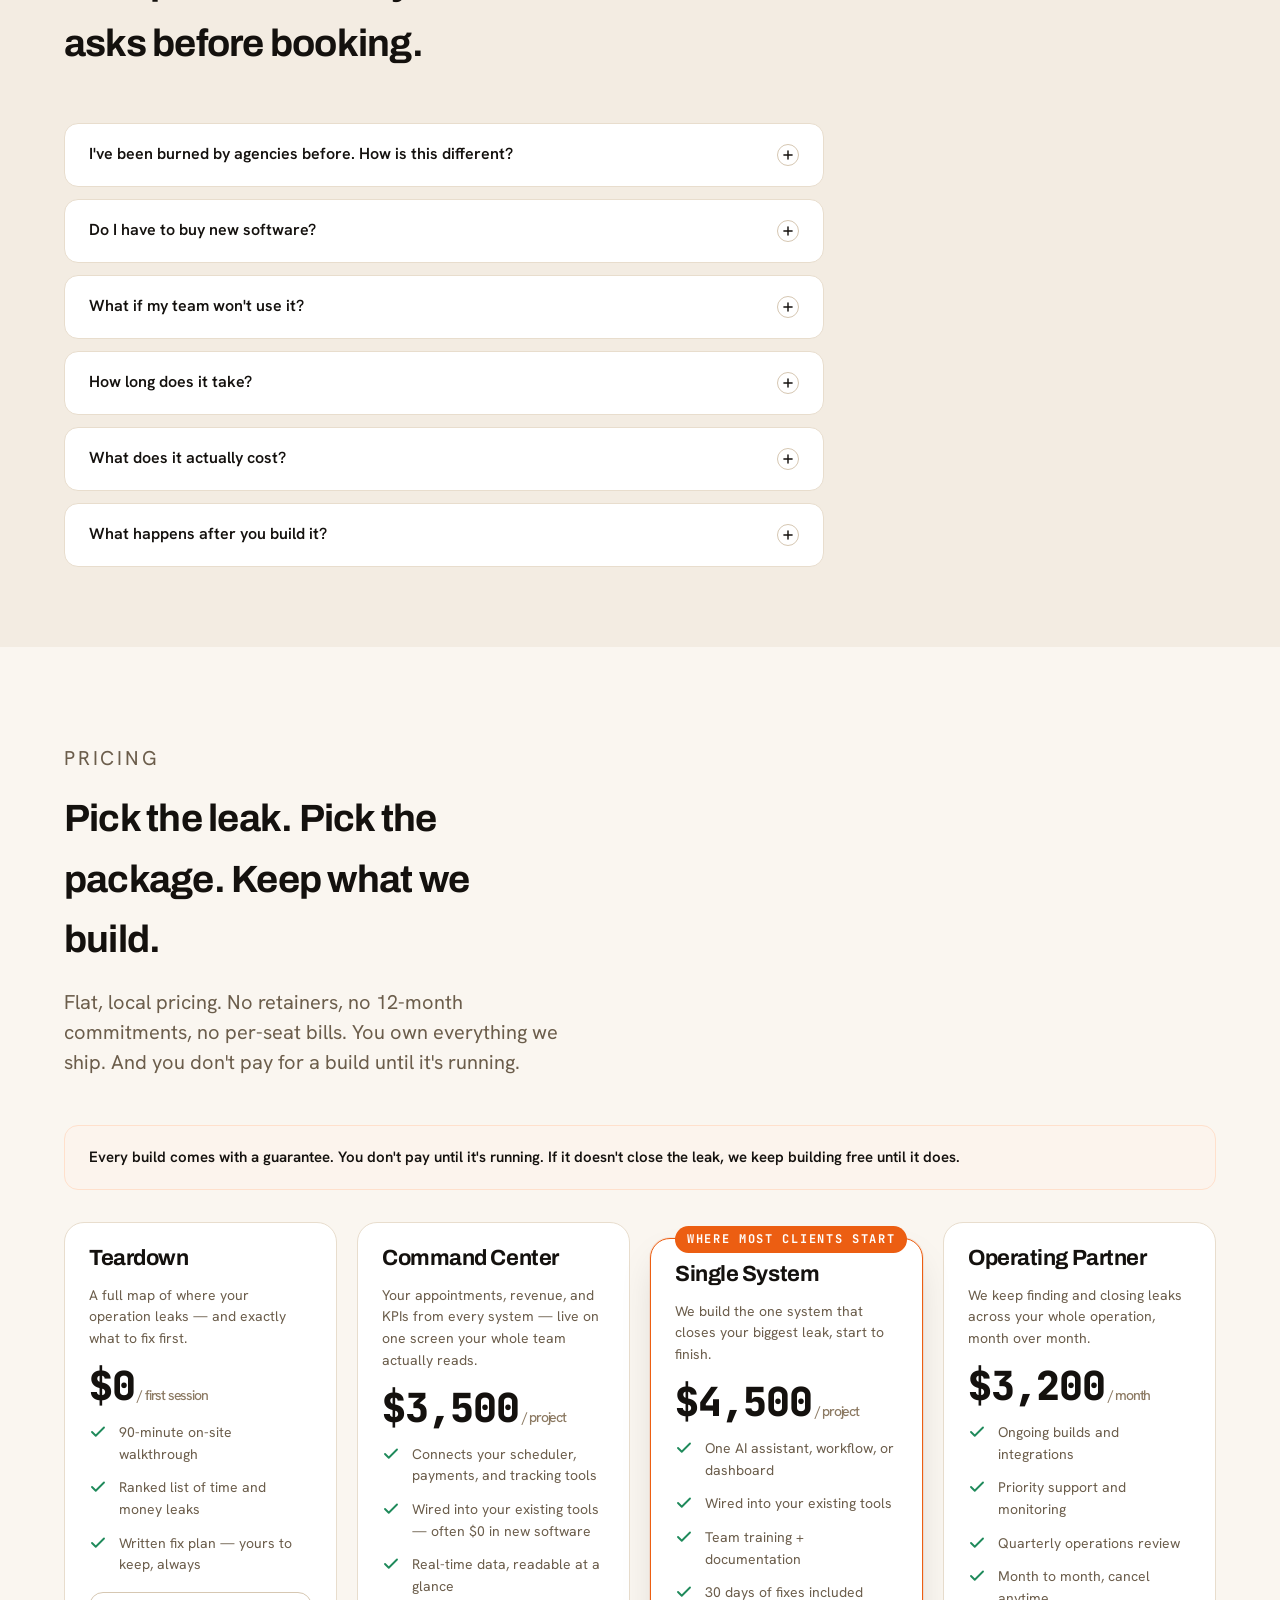
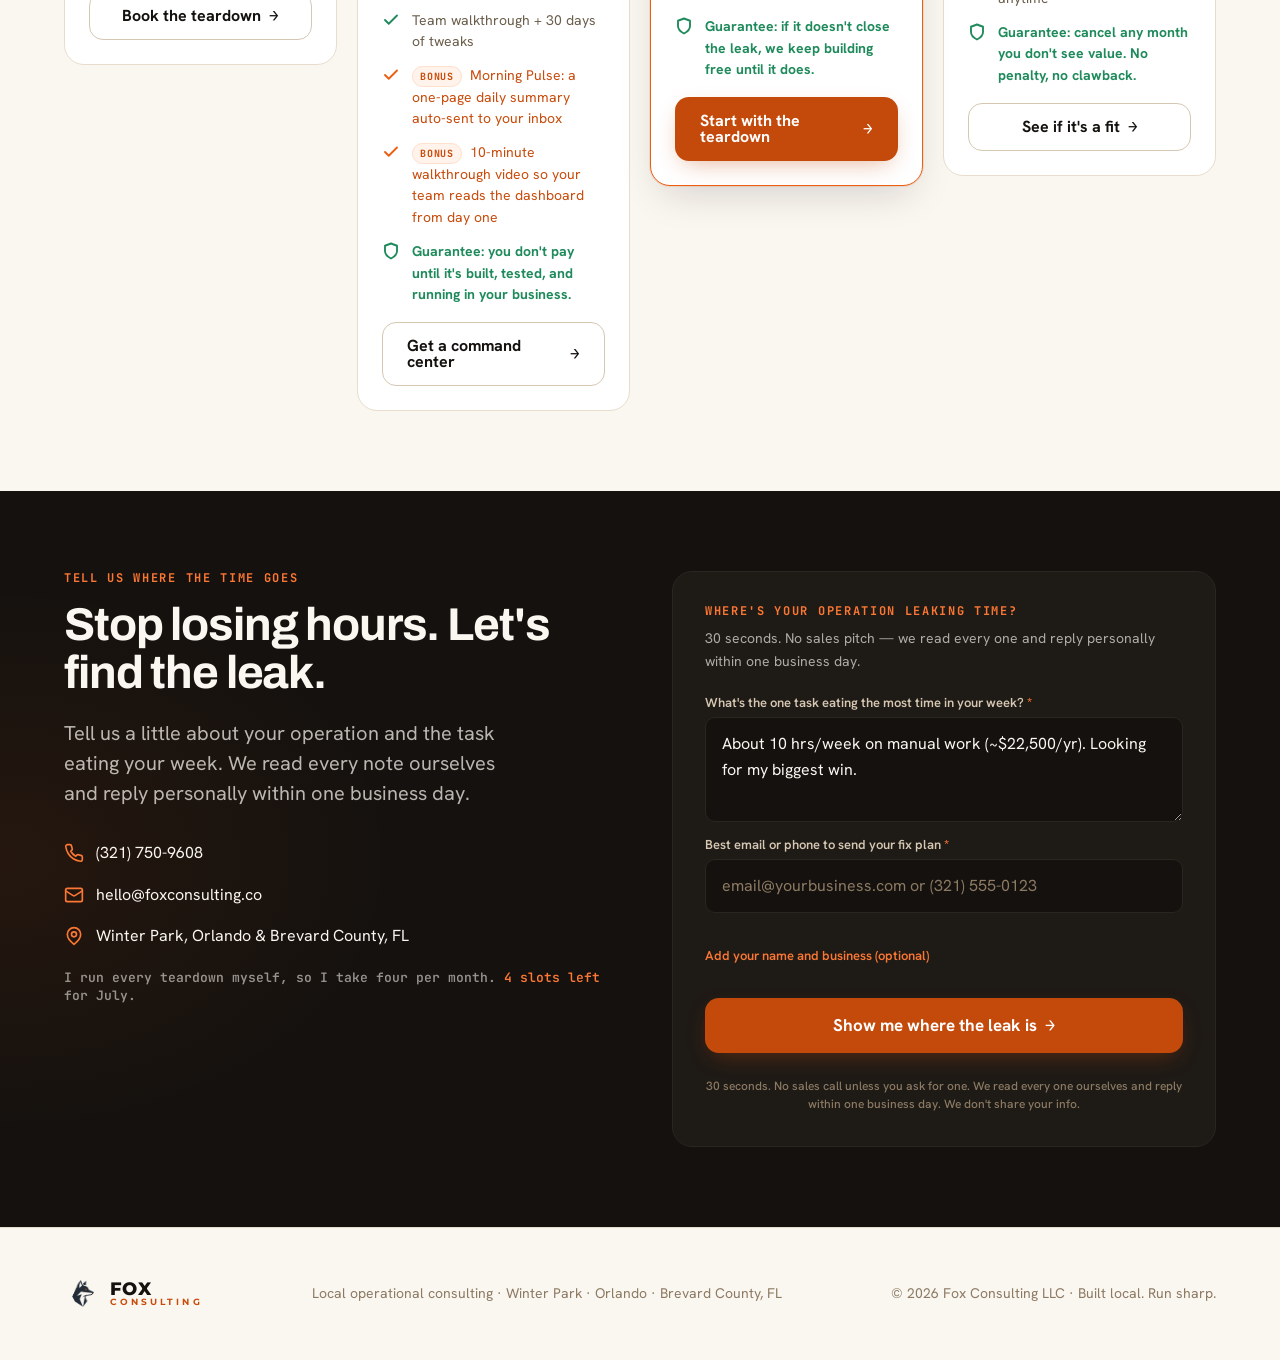
==== commit cdd33dc1: "Pre-launch fixes: contrast, guarantee, email gate, analytics events, copy cleanup 2.1 Button contras" ====
--- a/index.html
+++ b/index.html
@@ -70,8 +70,8 @@
       cursor: pointer; text-decoration: none;
       transition: transform .18s cubic-bezier(.2,.8,.2,1), background .18s, box-shadow .18s;
     }
-    .btn-primary { background: var(--accent); color: var(--accent-fg); box-shadow: var(--shadow-accent); }
-    .btn-primary:hover { background: var(--accent-hover); transform: translate(2px,-2px); box-shadow: 0 12px 32px -8px rgba(236,94,18,.55); }
+    .btn-primary { background: #C44A0C; color: var(--accent-fg); box-shadow: 0 8px 24px -8px rgba(196,74,12,.45); } /* 4.7:1 on white, WCAG AA */
+    .btn-primary:hover { background: #A83A08; transform: translate(2px,-2px); box-shadow: 0 12px 32px -8px rgba(196,74,12,.55); }
     .btn-primary:active { transform: scale(.98); box-shadow: var(--shadow-sm); }
     .btn-ghost { background: transparent; color: var(--fg); border-color: var(--border-strong); }
     .btn-ghost:hover { background: var(--sand-100); }
@@ -271,6 +271,24 @@
     .calc-stat strong { display: block; font: 800 36px/1 var(--font-mono); letter-spacing: -.03em; color: var(--accent); }
     .calc-stat span { font: var(--text-small); color: var(--fg-muted); margin-top: var(--space-2); display: block; }
 
+    /* ---- calculator email gate ---- */
+    .calc-gate { border-top: 1px solid var(--border); padding-top: var(--space-8); }
+    .calc-gate-lbl { font: 600 15px/1.4 var(--font-body); color: var(--fg); margin-bottom: var(--space-4); }
+    .calc-email-row { display: flex; gap: var(--space-3); flex-wrap: wrap; }
+    .calc-email-row input[type=email] {
+      flex: 1; min-width: 220px; font: var(--text-body); color: var(--fg);
+      background: var(--bg-elevated); border: 1px solid var(--border-strong);
+      border-radius: var(--radius-md); padding: 13px var(--space-4);
+      transition: border-color .15s;
+    }
+    .calc-email-row input[type=email]::placeholder { color: var(--fg-muted); }
+    .calc-email-row input[type=email]:focus { border-color: var(--accent); outline: none; }
+    .calc-email-row input[type=email].invalid { border-color: var(--danger); }
+    .calc-gate-reassure { font: var(--text-caption); color: var(--fg-muted); margin-top: var(--space-3); }
+    .calc-gate-sent { display: none; font: 600 14px/1.4 var(--font-body); color: var(--success); padding: var(--space-4) 0; }
+    .calc-gate-sent.show { display: block; }
+    .sr-only { position: absolute; width: 1px; height: 1px; padding: 0; margin: -1px; overflow: hidden; clip: rect(0,0,0,0); white-space: nowrap; border: 0; }
+
     /* ---- focus area cards — interactive expand ---- */
     .card { cursor: pointer; }
     .card .card-expand { display: flex; align-items: center; gap: var(--space-2); margin-top: var(--space-4); font: 600 12px/1 var(--font-mono); color: var(--accent); letter-spacing: .04em; text-transform: uppercase; }
@@ -345,7 +363,7 @@
     .case-label { font: 700 11px/1 var(--font-mono); text-transform: uppercase; letter-spacing: .12em; color: var(--fox-400); margin: 0 0 var(--space-3); }
     .case-value { font: var(--text-body); color: color-mix(in srgb, var(--sand-50) 80%, transparent); margin: 0; line-height: 1.6; }
     .case-result { border-top: 1px solid var(--border-inverse); padding-top: var(--space-8); margin-top: var(--space-2); }
-    .case-result-num { font: 800 38px/1.1 var(--font-mono); color: var(--fg-inverse); margin: var(--space-3) 0 0; letter-spacing: -.02em; }
+    .case-result-num { font: 800 22px/1.4 var(--font-display); color: var(--fg-inverse); margin: var(--space-3) 0 0; letter-spacing: var(--tracking-tight); }
     .case-quote { border-left: 2px solid var(--fox-500); margin: var(--space-8) 0 0; padding-left: var(--space-6); font: var(--text-lead); color: color-mix(in srgb, var(--sand-50) 78%, transparent); font-style: normal; }
     .case-quote cite { display: block; font: var(--text-mono); color: var(--fox-400); margin-top: var(--space-3); font-style: normal; }
 
@@ -357,10 +375,8 @@
     .plan .bonus-li svg { color: var(--fox-500); }
     .bonus-tag { font: 700 10px/1 var(--font-mono); text-transform: uppercase; letter-spacing: .08em; background: var(--fox-50); color: var(--fox-600); border: 1px solid var(--fox-100); border-radius: var(--radius-pill); padding: 3px 7px; margin-right: 4px; flex: none; }
 
-    /* ---- hero trust strip ---- */
-    .hero-trust { font: 600 12px/1.3 var(--font-mono); color: var(--fg-muted); margin-top: var(--space-4); letter-spacing: .03em; }
-
-    /* ---- hero proof strip + scarcity ---- */
+    /* ---- hero guarantee + proof strip ---- */
+    .hero-guarantee { font: 600 13px/1.5 var(--font-body); color: var(--fg-secondary); margin-top: var(--space-5); padding: var(--space-3) var(--space-5); background: color-mix(in srgb, var(--fox-50) 60%, transparent); border: 1px solid var(--fox-100); border-radius: var(--radius-md); max-width: 44ch; }
     .hero-proof-strip { font: var(--text-small); color: var(--fg-muted); margin-top: var(--space-3); }
     .scarcity { font: 600 13px/1.4 var(--font-mono); color: var(--fg-muted); margin-top: var(--space-3); }
     .scarcity .slots { color: var(--accent); }
@@ -466,12 +482,11 @@
       <h1 id="heroH1">We find the busywork stealing <span class="ink">10+ hours a week</span> from your business, then build the AI system that does it for you, for good.</h1>
       <p class="lead" id="heroLead">You didn't start your business to do data entry at 9pm. We diagnose the busywork draining your week and build the assistants, pipelines, and dashboards that handle it without you. That's up to 13 weeks of your year back.</p>
       <div class="hero-cta">
-        <a class="btn btn-primary btn-lg" data-book href="#contact" id="heroCta">Show me where the leak is <span class="arrow">&rarr;</span></a>
-        <a class="btn btn-ghost btn-lg" href="#work">See the work</a>
+        <a class="btn btn-primary btn-lg" data-book href="#contact" id="heroCta">Book a free teardown <span class="arrow">&rarr;</span></a>
+        <a class="btn btn-ghost btn-lg" href="#leak-calc">See how much it costs you</a>
       </div>
-      <p class="hero-trust" id="heroTrust">Trusted by operators in Brevard and Orange County, FL.</p>
-      <p class="hero-proof-strip" id="heroNote">Built and ran the full operations stack for a medical clinic franchise. That's the experience behind every teardown.</p>
-      <p class="scarcity" id="heroScarcity"></p>
+      <p class="hero-guarantee">You pay nothing until the system is running. If it doesn't close the leak, we keep building free until it does.</p>
+      <p class="hero-proof-strip" id="heroNote">Biggest leak mapped in 90 minutes. First system live in about two weeks. Built and run the operations stack for a medical clinic franchise personally.</p>
     </div>
   </section>
 
@@ -523,7 +538,18 @@
               <span>work weeks back</span>
             </div>
           </div>
-          <a href="#contact" class="btn btn-primary" id="lc-cta">Stop this leak. Book a free teardown <span class="arrow">&rarr;</span></a>
+          <div class="calc-gate" id="calcGate">
+            <p class="calc-gate-lbl">Send this breakdown to your inbox with a free fix-plan outline.</p>
+            <form class="calc-email-form" id="calcEmailForm" novalidate>
+              <div class="calc-email-row">
+                <label for="calcEmail" class="sr-only">Your email</label>
+                <input type="email" id="calcEmail" name="email" placeholder="your@email.com" autocomplete="email" required>
+                <button type="submit" class="btn btn-primary">Email my report <span class="arrow">&rarr;</span></button>
+              </div>
+              <p class="calc-gate-reassure">No sales pitch. One email with your numbers and where we'd look first.</p>
+            </form>
+            <p class="calc-gate-sent" id="calcGateSent" aria-live="polite">On its way. Check your inbox shortly.</p>
+          </div>
         </div>
       </div>
     </div>
@@ -549,7 +575,7 @@
           <p class="overline">The Command Center</p>
           <h2>One screen. Every number that runs your operation — pulled live from tools you already pay for.</h2>
           <p class="lead" id="cmdLead">We connect your scheduler, payment processor, and spreadsheets into a single dashboard your whole team reads every morning. Built into the tools you already use — no new software to buy, no new monthly bill, no login nobody uses.</p>
-          <a class="btn btn-primary" data-book href="#contact" id="cmdCta">Get a command center <span class="arrow">&rarr;</span></a>
+          <a class="btn btn-primary" data-book href="#contact" id="cmdCta">Build mine <span class="arrow">&rarr;</span></a>
         </div>
         <div class="cmd-features" id="cmdFeatGrid">
           <!-- populated by JS -->
@@ -1135,10 +1161,9 @@
       set('caseGrid', html);
     })();
 
-    // scarcity lines — rendered once
+    // scarcity — contact section only (one instance, per 3.3)
     (function () {
       var txt = 'I run every teardown myself, so I take four per month. <span class="slots">' + SCARCITY.n + ' slots left</span> for ' + SCARCITY.month + '.';
-      set('heroScarcity', txt);
       set('contactScarcity', txt);
     })();
 
@@ -1166,14 +1191,18 @@
         history.pushState({ niche: n }, '', '?niche=' + n);
         renderNiche(n);
         window.scrollTo({ top: 0, behavior: 'smooth' });
+        if (window.gtag) gtag('event', 'niche_switch', { niche: n });
       });
     });
 
     /* ============================================================
-       CTA BUTTONS — scroll to form and focus it
+       CTA BUTTONS — scroll to form, focus it, fire analytics
        ============================================================ */
     function scrollToForm(e) {
       if (e) e.preventDefault();
+      var src = e && e.currentTarget ? (e.currentTarget.id || e.currentTarget.className || 'cta') : 'cta';
+      if (window.gtag) gtag('event', 'cta_click', { source: src, niche: getNiche() });
+      if (window.fbq) fbq('track', 'InitiateCheckout', { content_name: src });
       var sec = document.getElementById('contact');
       if (sec) sec.scrollIntoView({ behavior:'smooth', block:'start' });
       var first = document.getElementById('timesink');
@@ -1284,12 +1313,14 @@
 
   </script>
   <script>
-  /* ---- Time Leak Calculator ---- */
+  /* ---- Time Leak Calculator + email gate ---- */
   (function () {
     var h = document.getElementById('lc-hours');
     var r = document.getElementById('lc-rate');
     if (!h || !r) return;
     var fmt = function (n) { return '$' + Math.round(n).toLocaleString(); };
+    var calcFired = false;
+
     function update() {
       var hrs = +h.value, rate = +r.value;
       var yearHours = hrs * 50;
@@ -1302,13 +1333,59 @@
       document.getElementById('lc-weeks').textContent = weeks;
       var note = document.querySelector('#contact textarea');
       if (note && !note.dataset.touched) {
-        note.value = 'About ' + hrs + ' hrs/week on manual work (~' + fmt(yearCost) + '/yr). Where is my biggest leak?';
+        note.value = 'About ' + hrs + ' hrs/week on manual work (~' + fmt(yearCost) + '/yr). Looking for my biggest win.';
       }
-    }
+      // analytics: fire once on first slider use
+      if (!calcFired) {
+        calcFired = true;
+        if (window.gtag) gtag('event', 'calc_interact', { hrs: hrs, rate: rate });
+        if (window.fbq) fbq('track', 'ViewContent', { content_name: 'leak_calculator' });
+      }
+    }
+
     [h, r].forEach(function (el) { el.addEventListener('input', update); });
     var note = document.querySelector('#contact textarea');
     if (note) note.addEventListener('input', function () { note.dataset.touched = '1'; });
     update();
+
+    // email gate submit
+    var calcForm = document.getElementById('calcEmailForm');
+    if (calcForm) {
+      calcForm.addEventListener('submit', function (e) {
+        e.preventDefault();
+        var emailEl = document.getElementById('calcEmail');
+        if (!emailEl || !emailEl.value.trim()) { emailEl.classList.add('invalid'); emailEl.focus(); return; }
+        emailEl.classList.remove('invalid');
+        var hrs = +h.value, rate = +r.value;
+        var yearHours = hrs * 50;
+        var yearCost = yearHours * rate;
+        var body = new FormData();
+        body.append('email', emailEl.value.trim());
+        body.append('hours_per_week', hrs);
+        body.append('hourly_cost', rate);
+        body.append('annual_hours', yearHours);
+        body.append('annual_cost', fmt(yearCost));
+        body.append('source', 'calculator_gate');
+        body.append('niche', (new URLSearchParams(location.search).get('niche') || 'general'));
+        var btn = calcForm.querySelector('button[type=submit]');
+        if (btn) { btn.disabled = true; btn.textContent = 'Sending...'; }
+        fetch('https://formspree.io/f/' + (window.FORMSPREE_ID || 'xeewoyqw'), {
+          method: 'POST', headers: { 'Accept': 'application/json' }, body: body
+        }).then(function (res) {
+          var sent = document.getElementById('calcGateSent');
+          if (sent) { sent.classList.add('show'); }
+          calcForm.style.display = 'none';
+          // pre-fill main form email
+          var contactField = document.getElementById('contact');
+          if (contactField && !contactField.value) contactField.value = emailEl.value.trim();
+          // analytics
+          if (window.gtag) gtag('event', 'calc_lead', { value: yearCost });
+          if (window.fbq) fbq('track', 'Lead', { content_name: 'calc_report' });
+        }).catch(function () {
+          if (btn) { btn.disabled = false; btn.innerHTML = 'Email my report <span class="arrow">&rarr;</span>'; }
+        });
+      });
+    }
   })();
   </script>
   <script>
